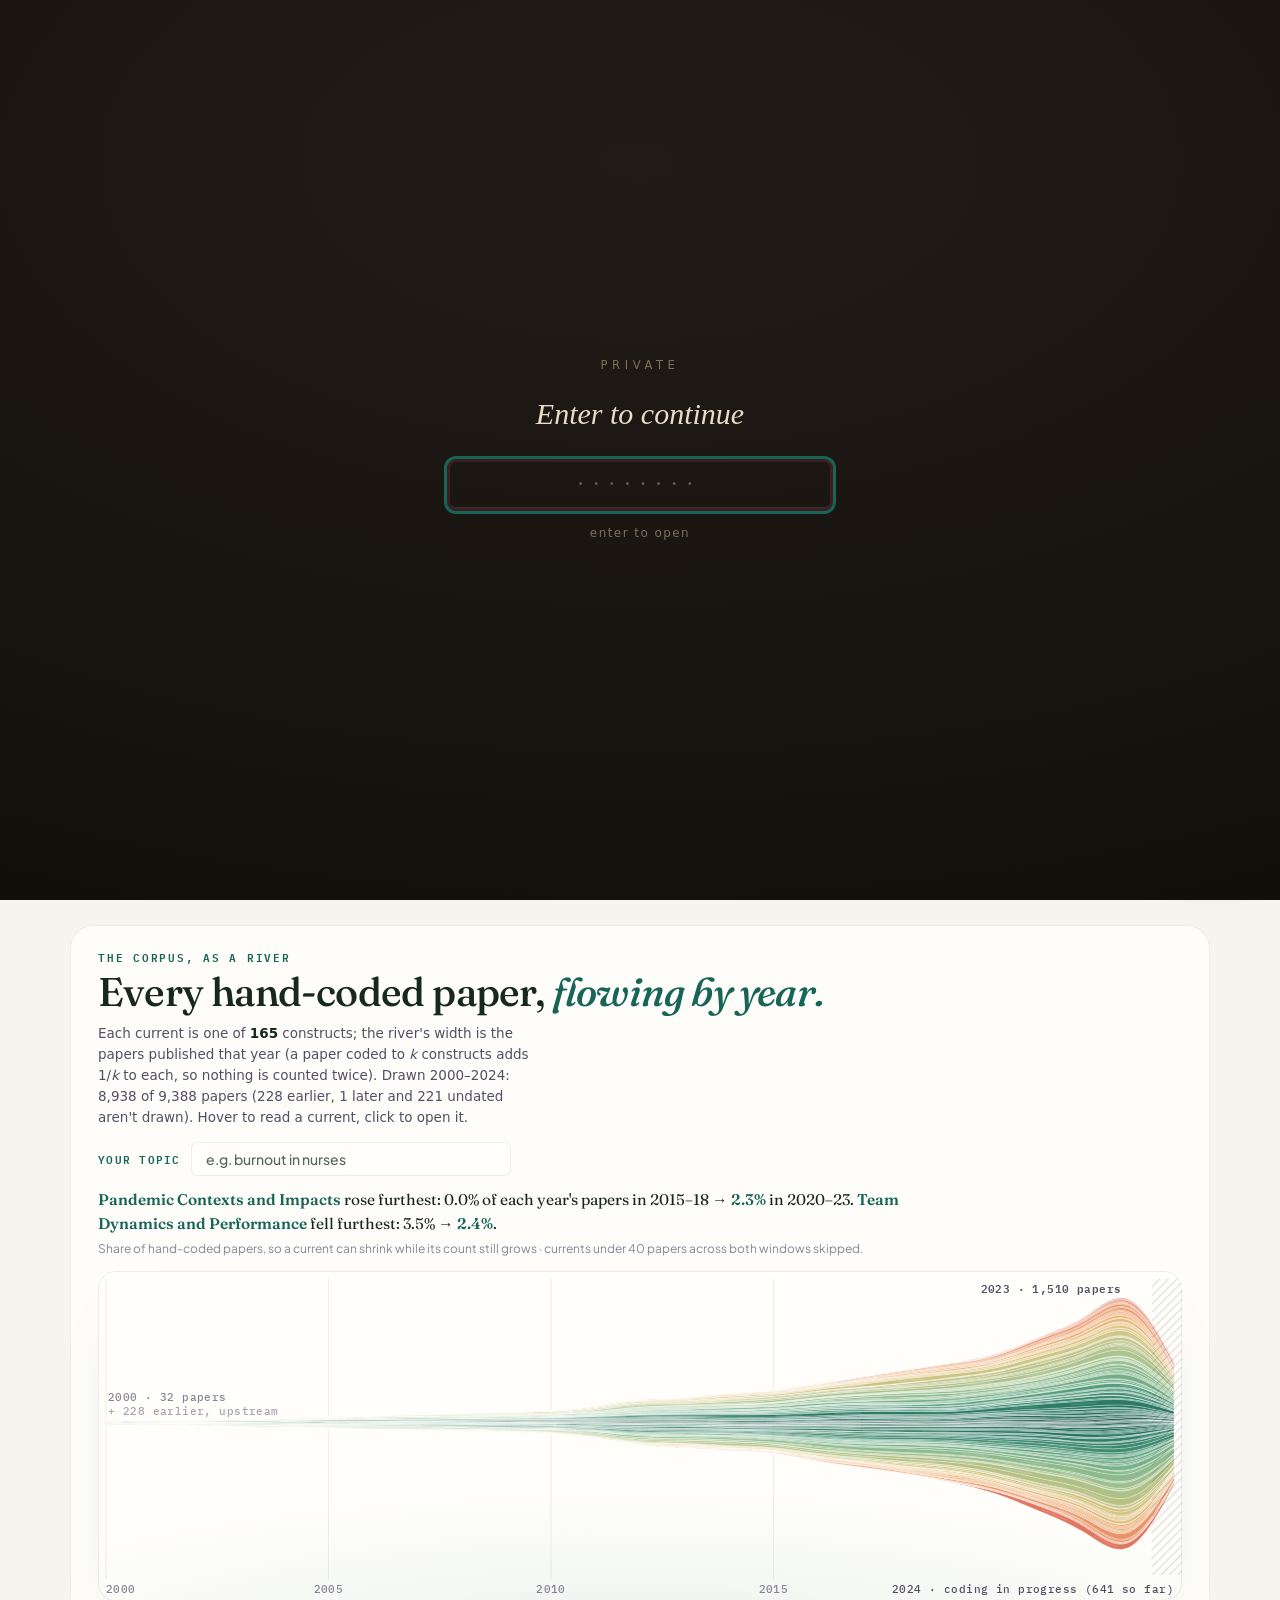
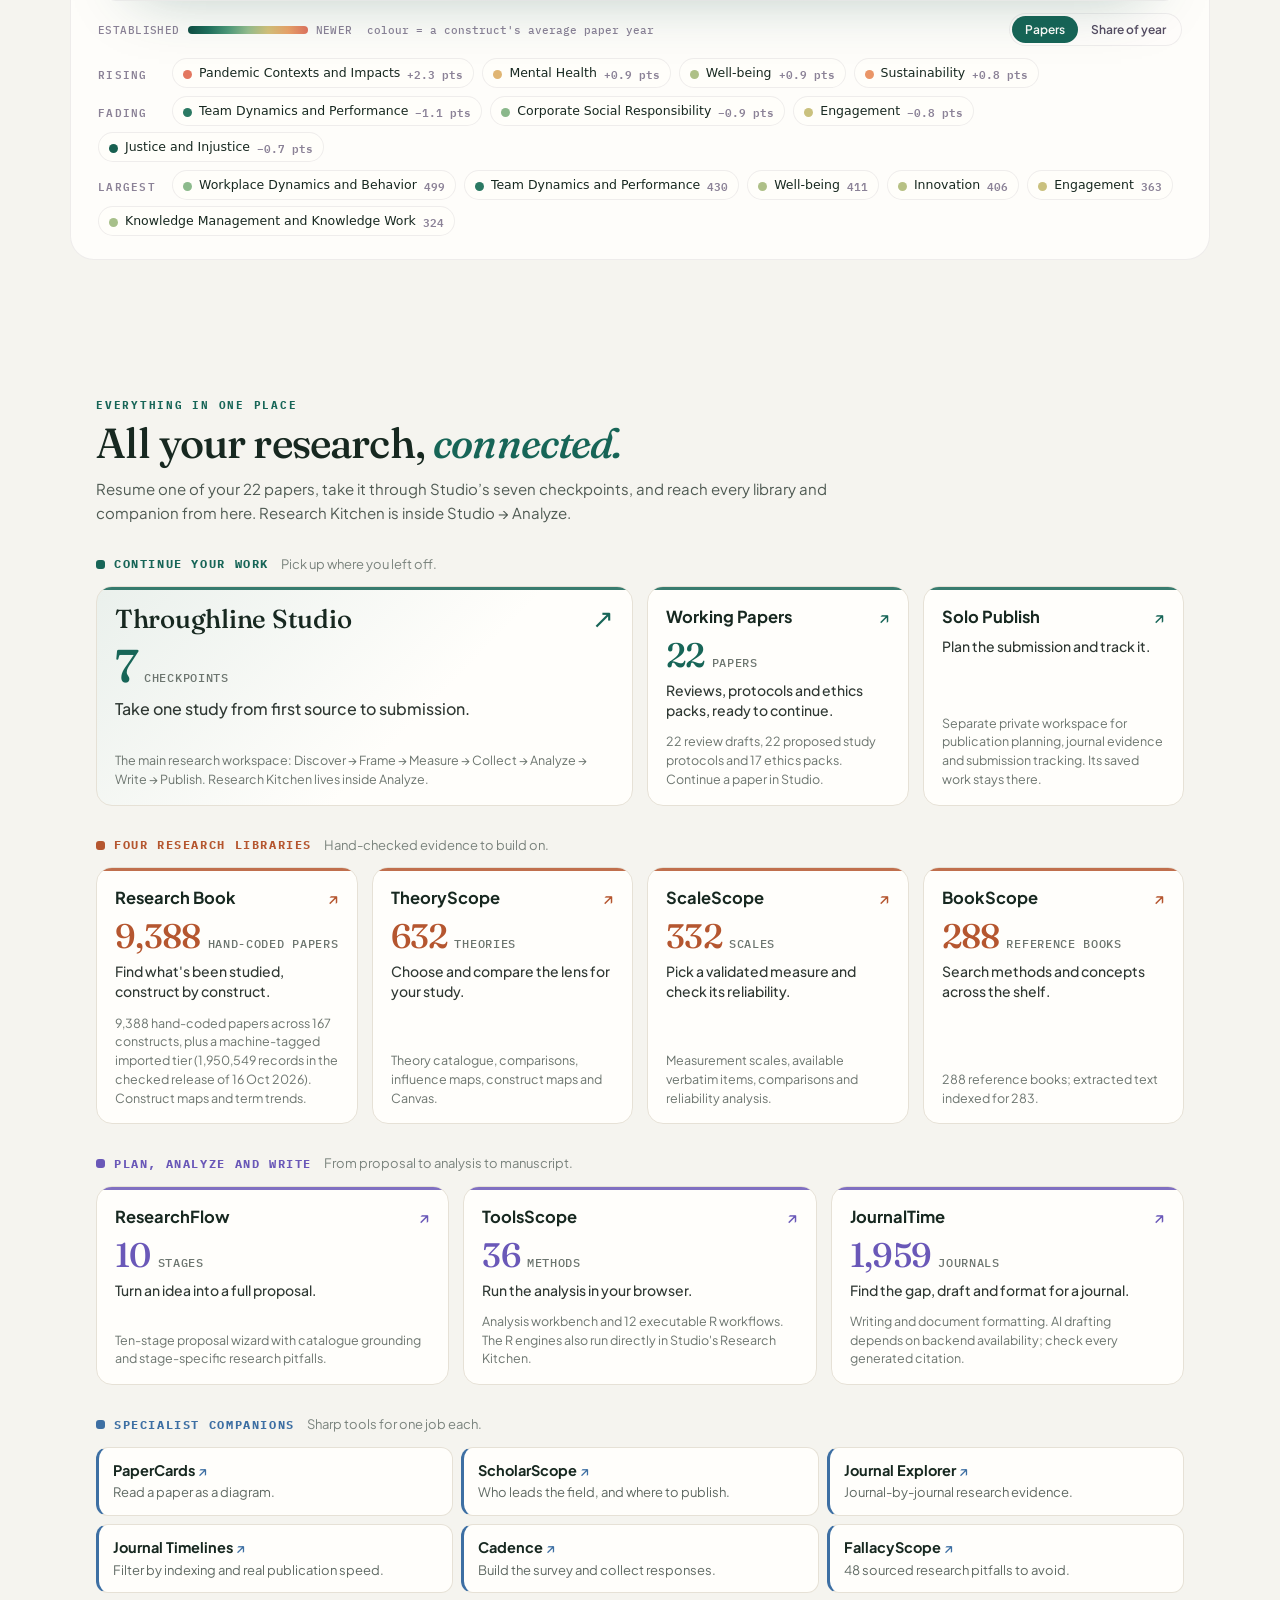
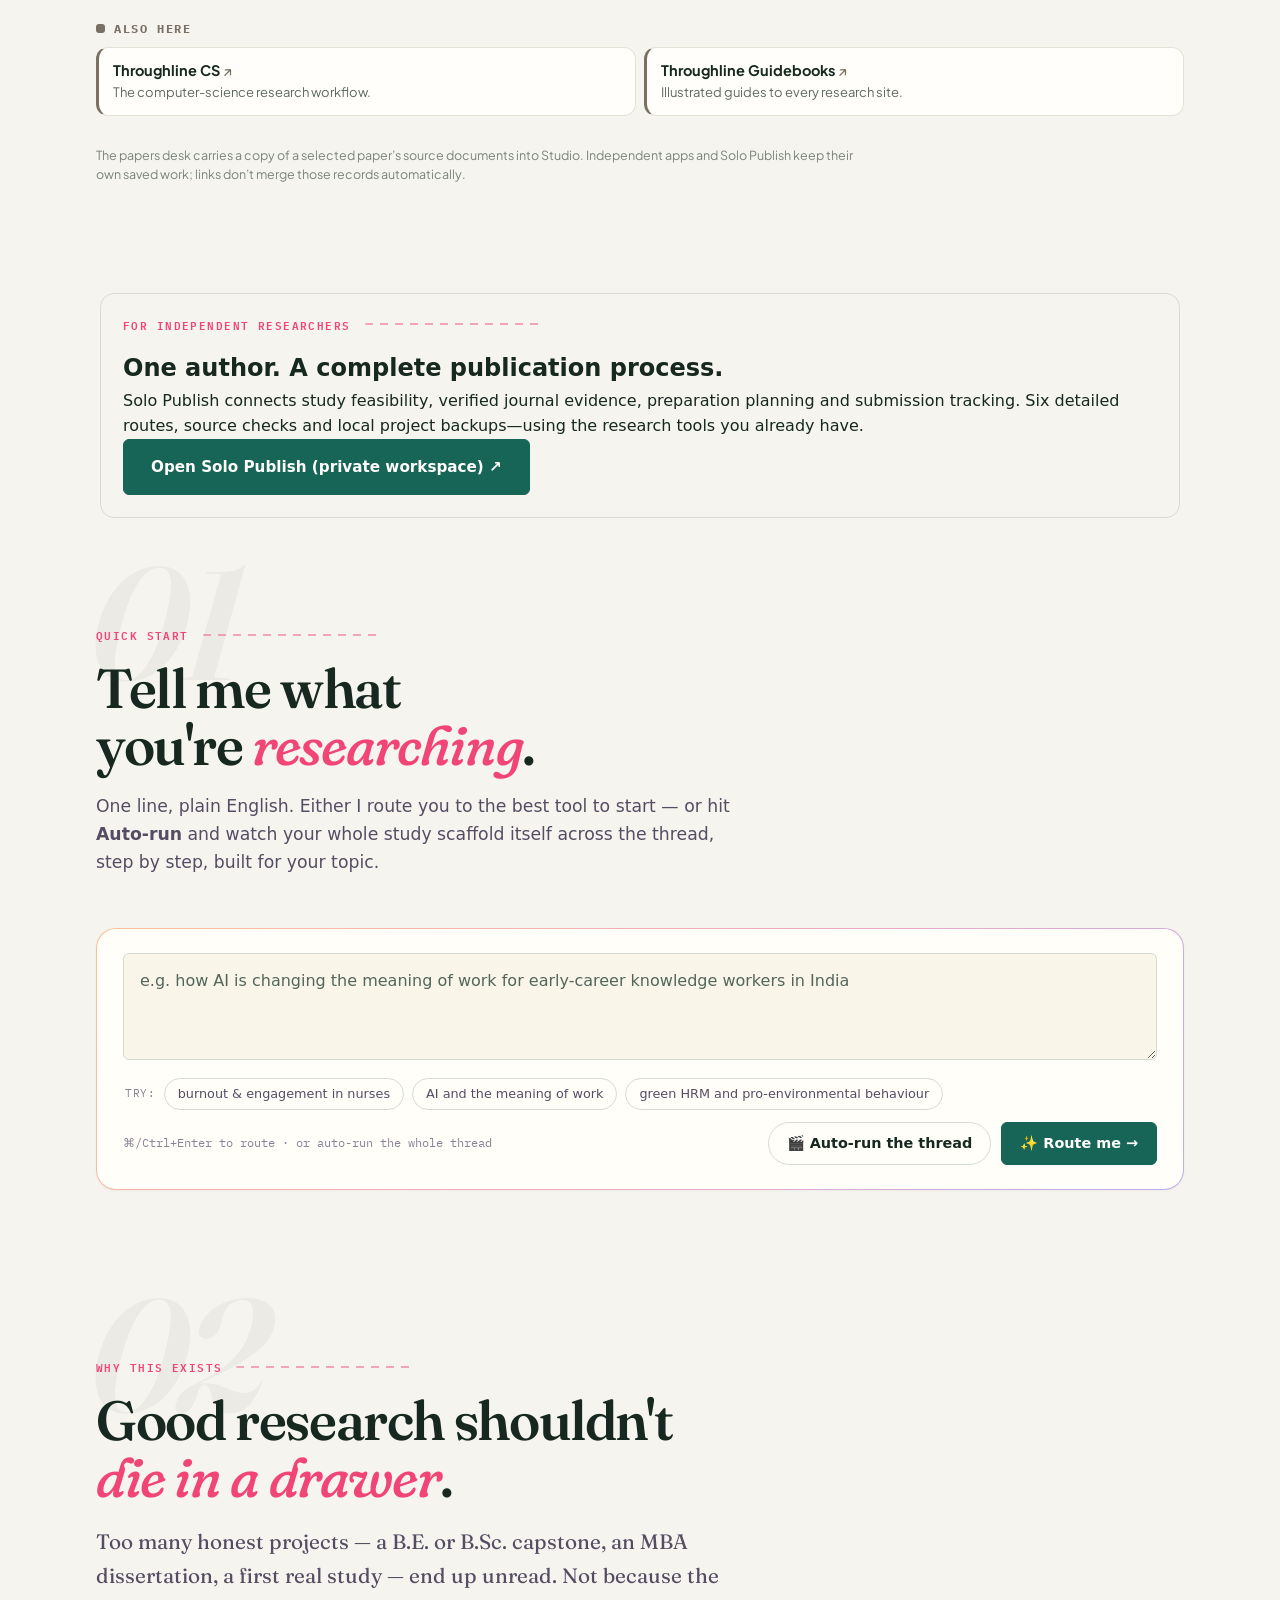
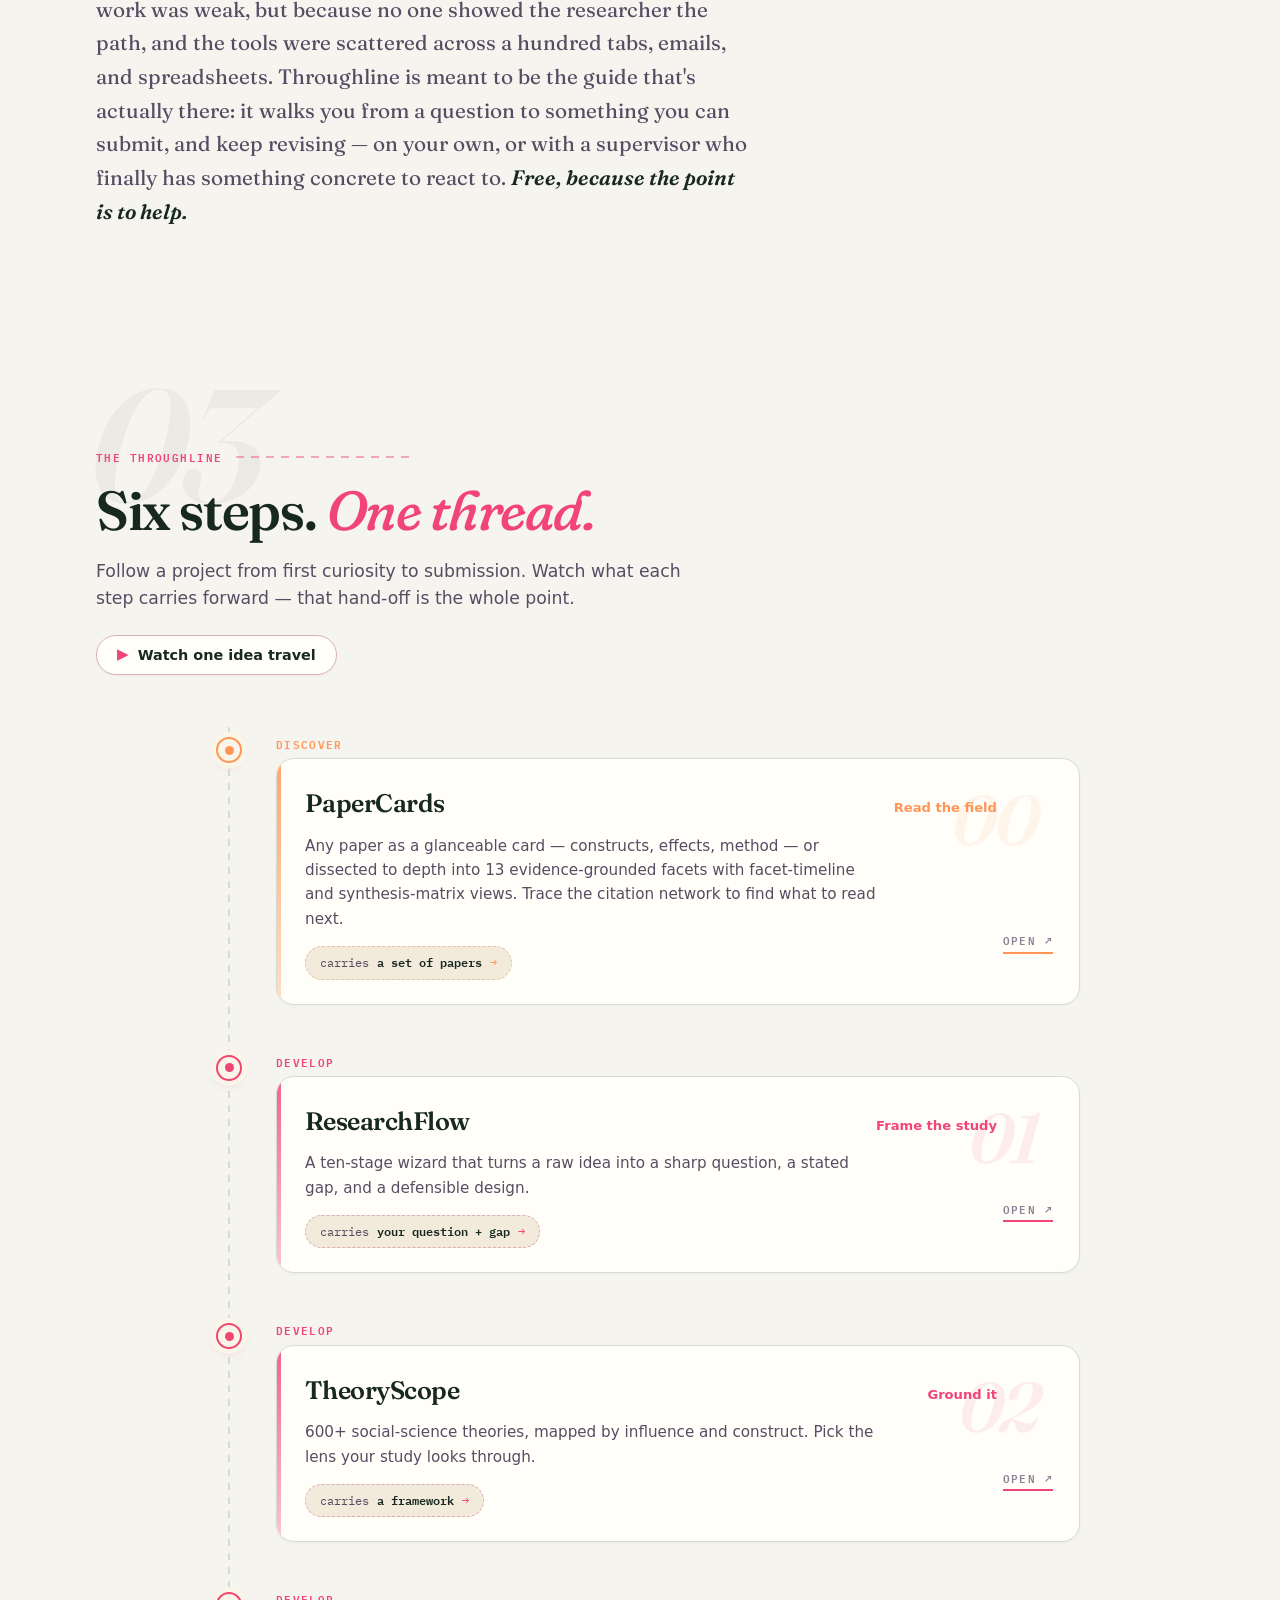
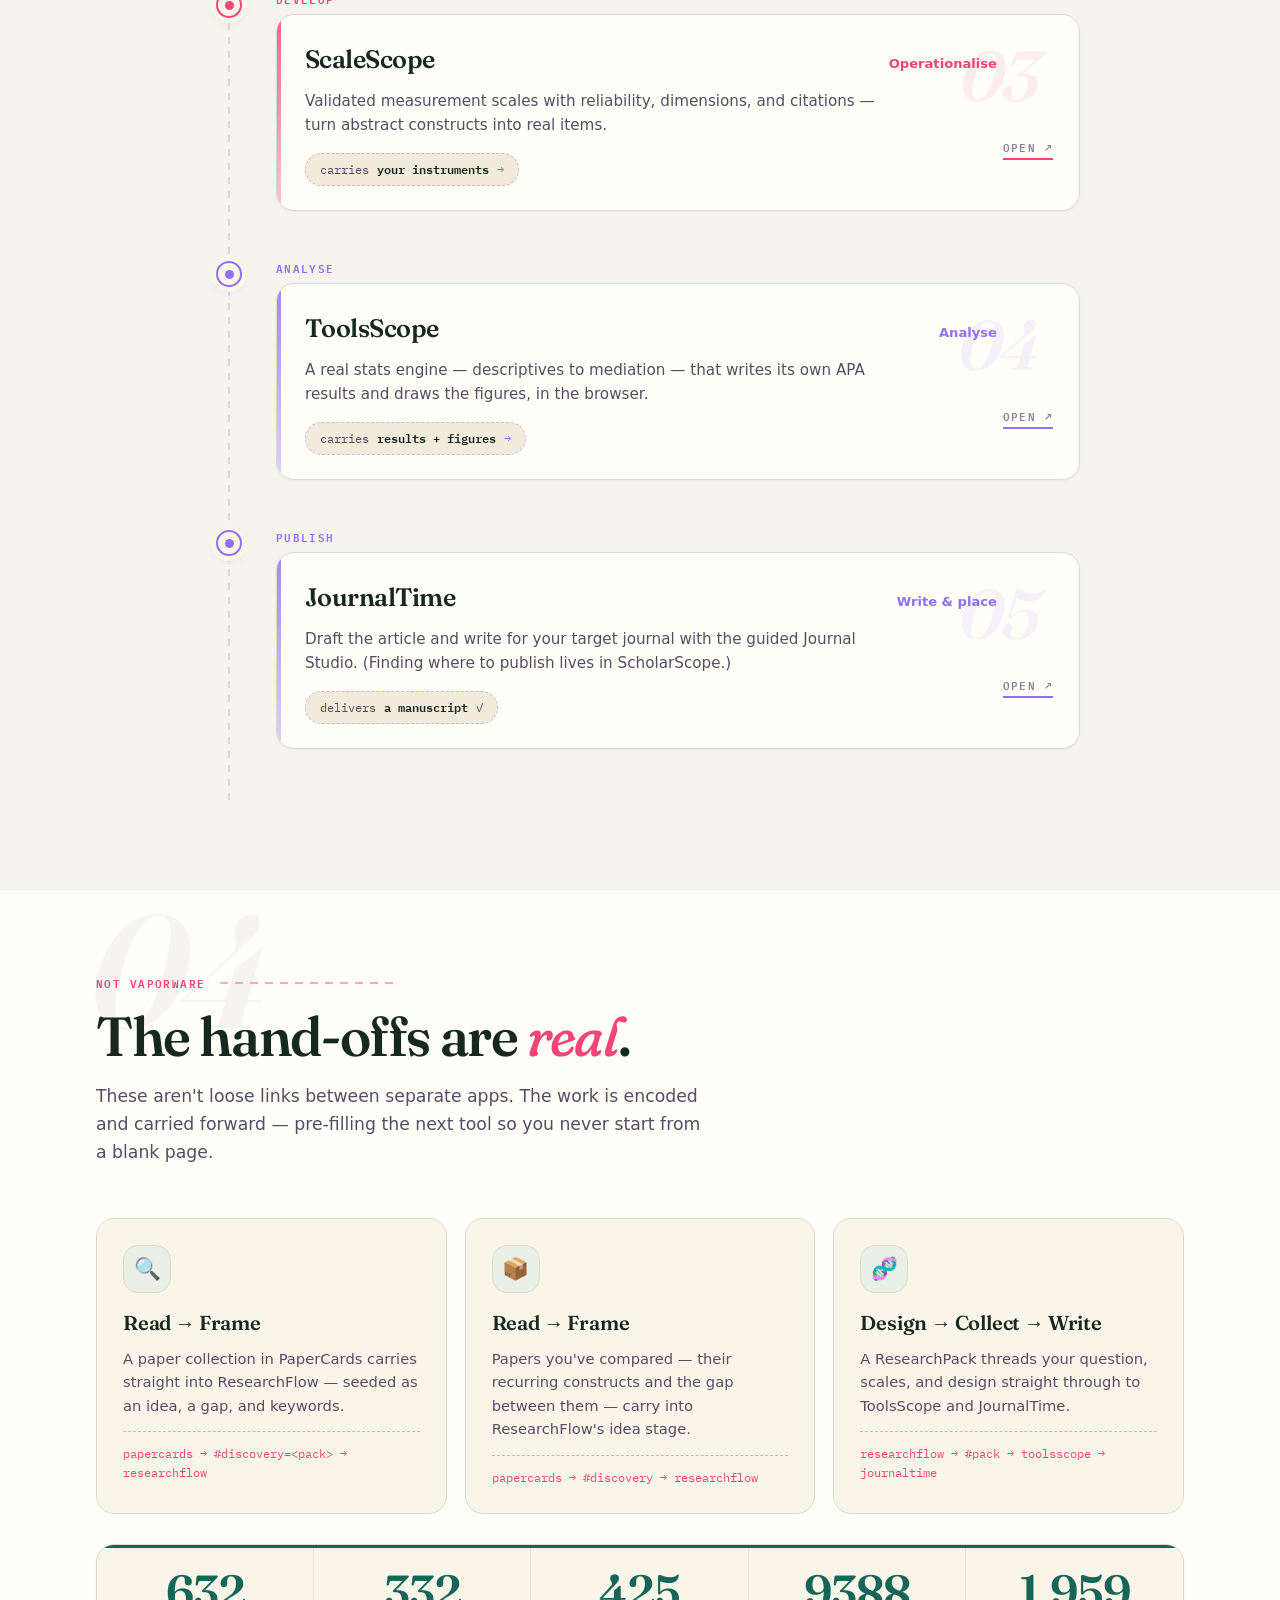
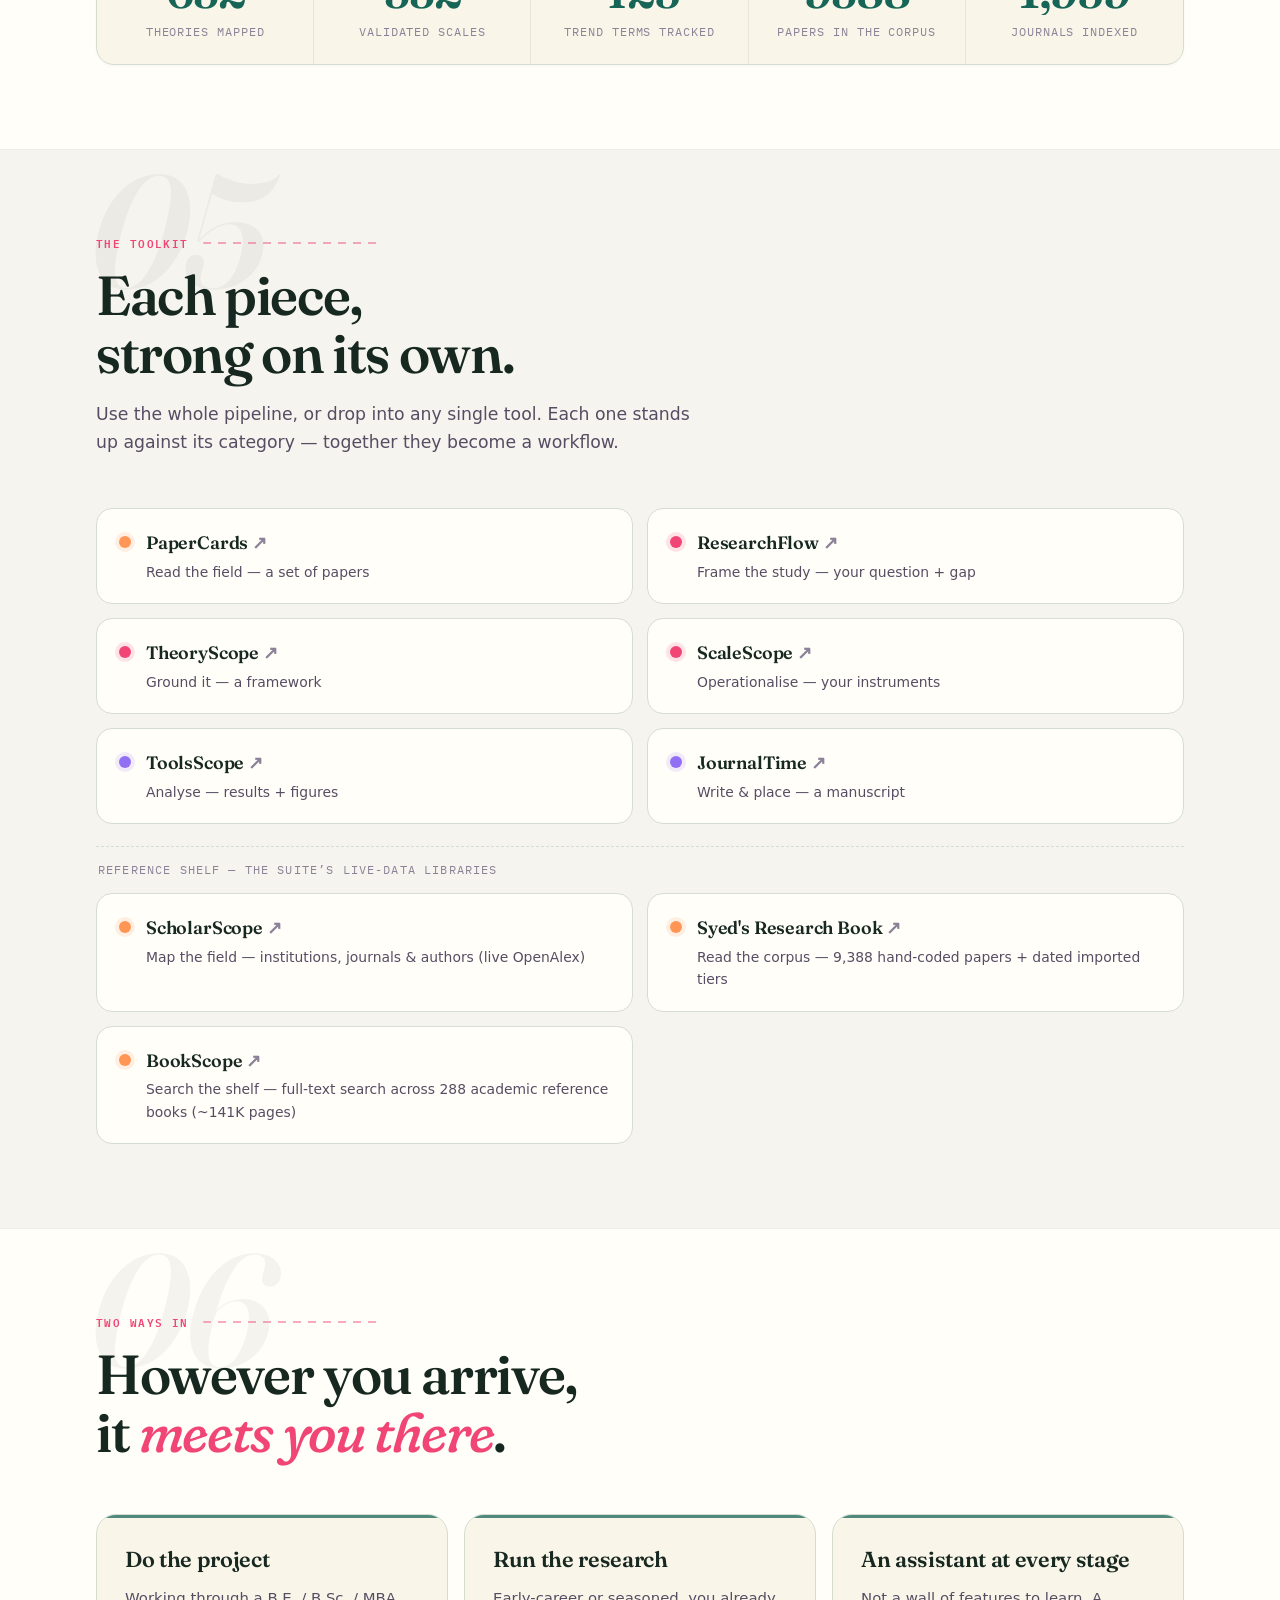
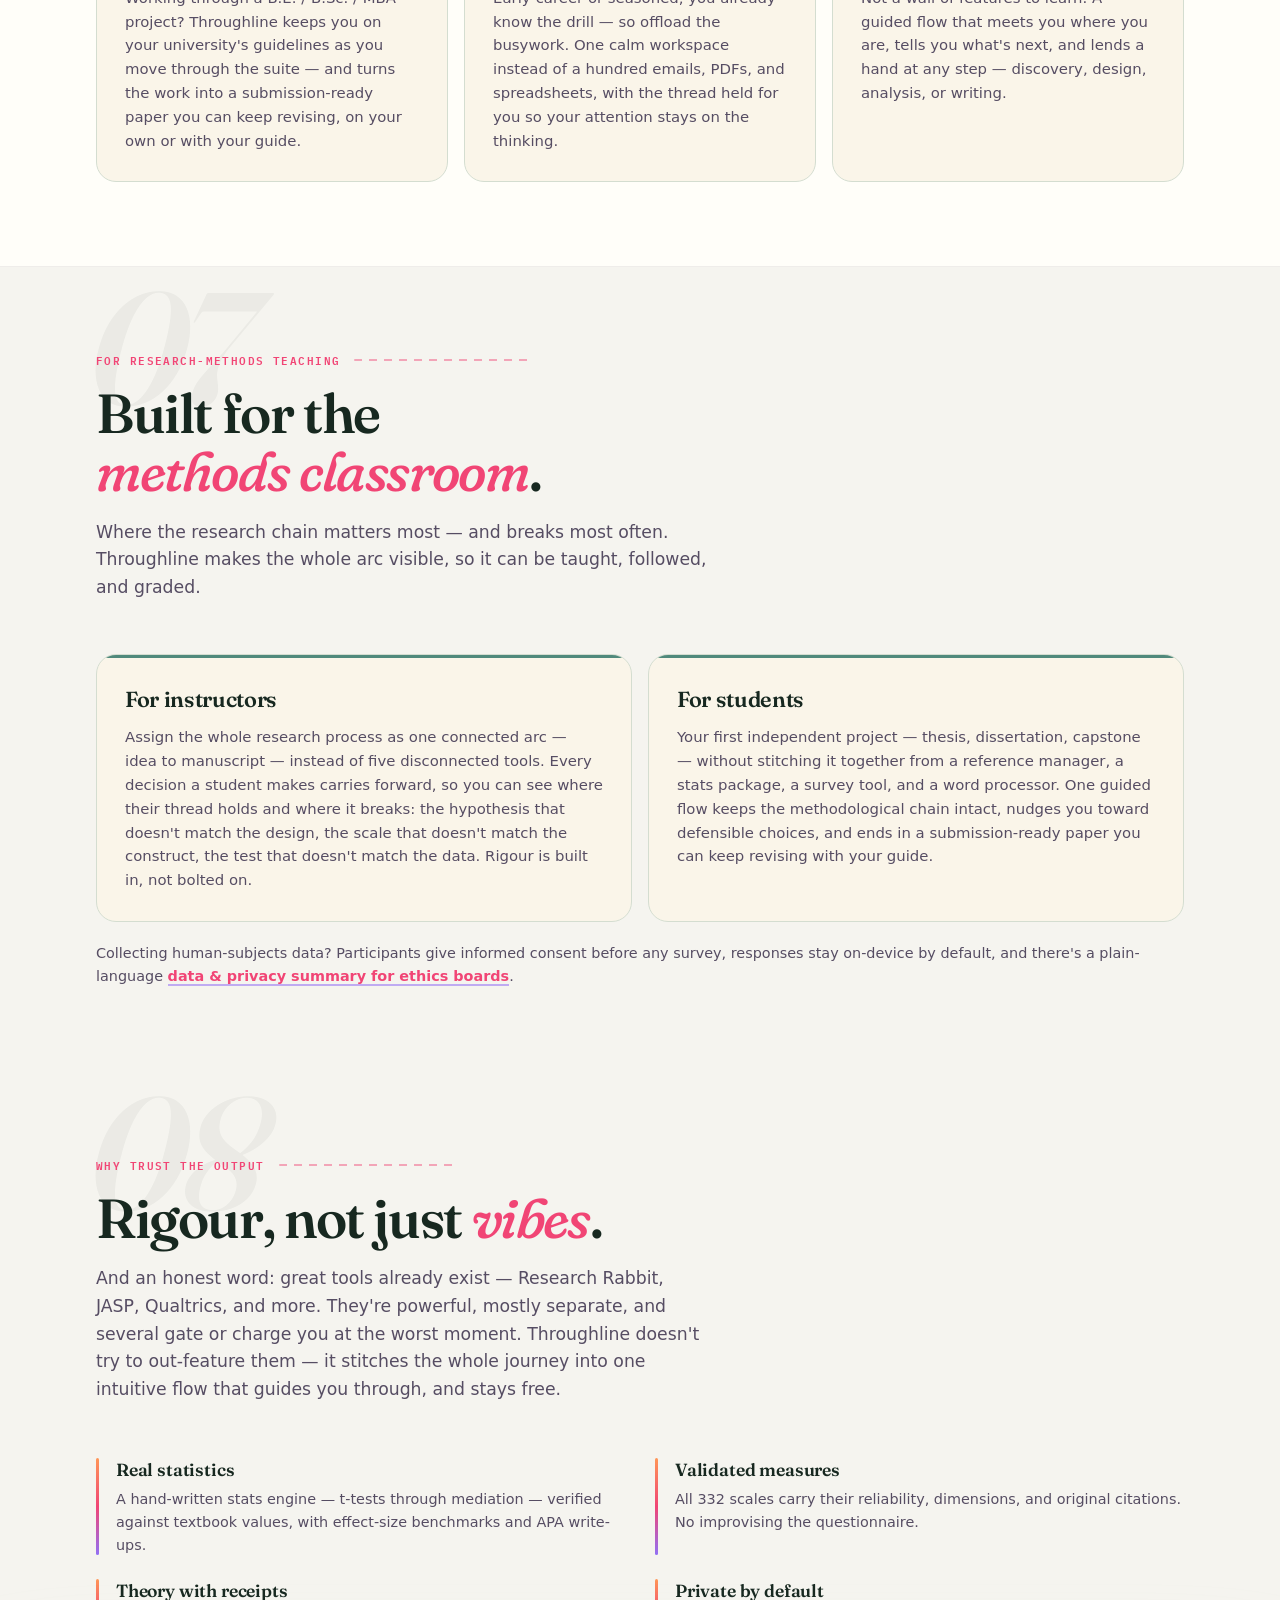
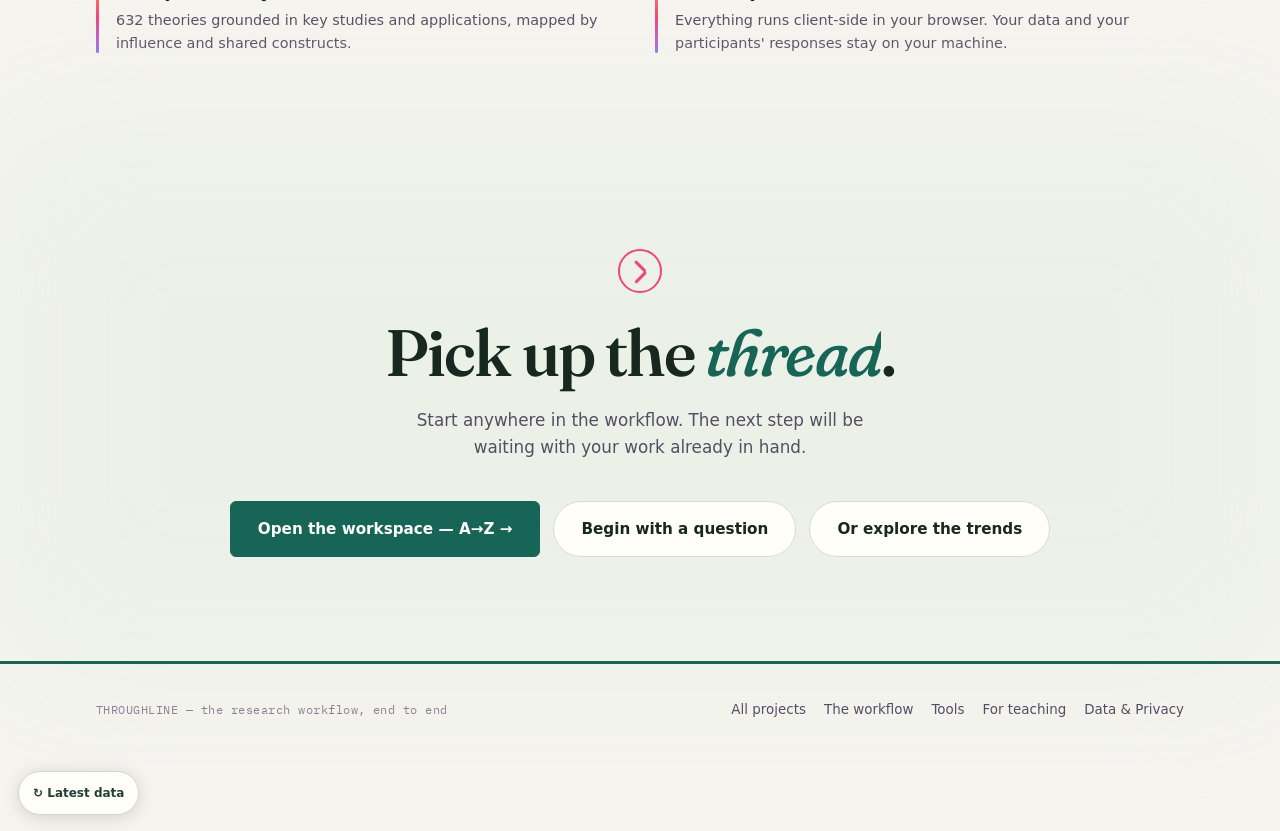
==== index.html @ be59f4ec "All research: aligned mega-menu and uniform directory grids with real counts; build respects pages t" ====
<!DOCTYPE html>
<html data-product-design="2026" lang="en" data-theme="light">
<head>
<meta charset="UTF-8">
<meta name="viewport" content="width=device-width, initial-scale=1.0, viewport-fit=cover">
<title>Throughline — the research workflow, end to end</title>
<meta name="description" content="From a hunch to a published paper, one continuous workflow. Six connected tools that carry your idea forward — read, frame, ground, measure, analyse, and write, without re-typing a thing.">
<meta name="theme-color" content="#FBF7EF">
<meta property="og:type" content="website">
<meta property="og:title" content="Throughline — the research workflow, end to end">
<meta property="og:description" content="From a hunch to a published paper, one continuous workflow. Six connected research tools that pass your work forward.">
<meta property="og:url" content="https://syahmedu.github.io/research-suite/">
<meta property="og:image" content="https://syahmedu.github.io/research-suite/og.svg">
<meta property="og:image:width" content="1200">
<meta property="og:image:height" content="630">
<meta property="og:site_name" content="Throughline">
<meta name="twitter:card" content="summary_large_image">
<meta name="twitter:title" content="Throughline — the research workflow, end to end">
<meta name="twitter:description" content="From a hunch to a published paper, one continuous workflow. Six connected tools that pass your work forward.">
<meta name="twitter:image" content="https://syahmedu.github.io/research-suite/og.svg">
<meta name="twitter:image:alt" content="Throughline — six connected research tools as one continuous workflow.">
<link rel="canonical" href="https://syahmedu.github.io/research-suite/">
<meta name="robots" content="index, follow, max-image-preview:large">
<meta name="author" content="Syed Ahmed">
<meta name="keywords" content="research workflow, social science research tools, literature review, survey tool, statistics, measurement scales, theory, academic writing, free research software">
<script type="application/ld+json">
{
  "@context": "https://schema.org",
  "@graph": [
    {
      "@type": "WebSite",
      "@id": "https://syahmedu.github.io/research-suite/#website",
      "url": "https://syahmedu.github.io/research-suite/",
      "name": "Throughline",
      "description": "From a hunch to a published paper, one continuous research workflow. Six connected tools that carry your work forward.",
      "inLanguage": "en",
      "author": { "@id": "https://syahmedu.github.io/research-suite/#author" }
    },
    {
      "@type": "Person",
      "@id": "https://syahmedu.github.io/research-suite/#author",
      "name": "Syed Ahmed",
      "url": "https://syahmedu.github.io/nexus/"
    },
    {
      "@type": "SoftwareApplication",
      "name": "Throughline Research Suite",
      "applicationCategory": "EducationalApplication",
      "operatingSystem": "Web browser",
      "description": "An end-to-end research workflow: read the literature, frame a question, ground it in theory, choose validated scales, run the statistics, and write the paper — each step hands its work to the next.",
      "url": "https://syahmedu.github.io/research-suite/",
      "inLanguage": "en",
      "isAccessibleForFree": true,
      "author": { "@id": "https://syahmedu.github.io/research-suite/#author" },
      "offers": { "@type": "Offer", "price": "0", "priceCurrency": "USD" }
    }
  ]
}
</script>
<link rel="icon" href="data:image/svg+xml,<svg xmlns='http://www.w3.org/2000/svg' viewBox='0 0 32 32'><rect width='32' height='32' rx='9' fill='url(%23g)'/><text x='50%25' y='57%25' dominant-baseline='middle' text-anchor='middle' font-family='system-ui' font-weight='900' font-size='17' fill='white'>T</text><defs><linearGradient id='g' x1='0' y1='0' x2='1' y2='1'><stop offset='0%25' stop-color='%23FF9656'/><stop offset='52%25' stop-color='%23F14575'/><stop offset='100%25' stop-color='%239270F4'/></linearGradient></defs></svg>" type="image/svg+xml">
<link rel="preconnect" href="https://fonts.googleapis.com">
<link rel="preconnect" href="https://fonts.gstatic.com" crossorigin>
<!-- warm up the tool hops — every CTA leads to one of these origins -->
<link rel="dns-prefetch" href="https://throughline-studio.vercel.app">
<link rel="dns-prefetch" href="https://researchflow-syahmedus-projects.vercel.app">
<link rel="dns-prefetch" href="https://papercards.vercel.app">
<link rel="dns-prefetch" href="https://theoryscope.vercel.app">
<link rel="dns-prefetch" href="https://scalescope.vercel.app">
<link rel="dns-prefetch" href="https://toolsscope.vercel.app">
<link href="https://fonts.googleapis.com/css2?family=Fraunces:ital,opsz,wght,SOFT,WONK@0,9..144,400..700,0,0;1,9..144,400..600,0,1&family=Plus+Jakarta+Sans:wght@400;500;600;700;800&family=IBM+Plex+Mono:wght@400;500;600&display=swap" rel="stylesheet">
<style>
/* ════════════════════════════════════════════════════════════════
   THROUGHLINE — research-suite hub. Single file, no build.
   Brand name lives in one place: change the .wordmark text + <title>.
   ════════════════════════════════════════════════════════════════ */

:root {
  --paper:   #FAF5E9;
  --paper-2: #FFFEF9;
  --paper-3: #F2EADA;
  --ink:     #1F1829;
  --ink-soft:#564D63;
  --ink-faint:#8B8297;
  --line:    rgba(31,24,41,.13);
  --line-soft:rgba(31,24,41,.07);
  --coral:   #FF9656;
  --magenta: #F14575;
  --violet:  #9270F4;
  --grad:    linear-gradient(135deg, #FF9656 0%, #F14575 52%, #9270F4 100%);
  --grad-soft: linear-gradient(135deg, rgba(255,150,86,.14), rgba(241,69,117,.12), rgba(146,112,244,.14));
  /* Gradient hairline for card borders: paint bg on padding-box, grad on border-box */
  --grad-hairline: linear-gradient(var(--paper-2), var(--paper-2)) padding-box,
                   linear-gradient(135deg, rgba(255,150,86,.55), rgba(241,69,117,.42), rgba(146,112,244,.55)) border-box;
  --shadow:  0 1px 2px rgba(31,24,41,.05), 0 10px 24px -16px rgba(241,69,117,.14), 0 28px 64px -30px rgba(31,24,41,.38);
  --shadow-sm: 0 1px 2px rgba(31,24,41,.04), 0 10px 26px -16px rgba(31,24,41,.3);
}
html[data-theme="dark"] {
  --paper:   #110E19;
  --paper-2: #1A1626;
  --paper-3: #231D32;
  --ink:     #F6F1FA;
  --ink-soft:#BCB2CA;
  --ink-faint:#7E7590;
  --line:    rgba(255,255,255,.14);
  --line-soft:rgba(255,255,255,.07);
  --grad-soft: linear-gradient(135deg, rgba(255,150,86,.16), rgba(241,69,117,.13), rgba(146,112,244,.18));
  --grad-hairline: linear-gradient(var(--paper-2), var(--paper-2)) padding-box,
                   linear-gradient(135deg, rgba(255,150,86,.5), rgba(241,69,117,.4), rgba(146,112,244,.55)) border-box;
  --shadow:  0 1px 2px rgba(0,0,0,.5), 0 14px 34px -18px rgba(146,112,244,.22), 0 24px 60px -24px rgba(0,0,0,.7);
  --shadow-sm: 0 1px 2px rgba(0,0,0,.4), 0 8px 24px -14px rgba(0,0,0,.6);
}

* { box-sizing: border-box; margin: 0; padding: 0; }
html { scroll-behavior: smooth; -webkit-text-size-adjust: 100%; }
body {
  font-family: 'Plus Jakarta Sans', system-ui, sans-serif;
  background: var(--paper);
  color: var(--ink);
  line-height: 1.6;
  overflow-x: hidden;
  transition: background .4s ease, color .4s ease;
  -webkit-font-smoothing: antialiased;
}
/* Paper grain overlay */
body::before {
  content: ''; position: fixed; inset: 0; z-index: 1; pointer-events: none;
  opacity: .035; mix-blend-mode: multiply;
  background-image: url("data:image/svg+xml,%3Csvg xmlns='http://www.w3.org/2000/svg' width='160' height='160'%3E%3Cfilter id='n'%3E%3CfeTurbulence type='fractalNoise' baseFrequency='.85' numOctaves='3'/%3E%3C/filter%3E%3Crect width='100%25' height='100%25' filter='url(%23n)'/%3E%3C/svg%3E");
}
html[data-theme="dark"] body::before { mix-blend-mode: screen; opacity: .05; }

a { color: inherit; text-decoration: none; }
::selection { background: var(--magenta); color: #fff; }

/* Skip link — first stop for keyboard/screen-reader users */
.skip-link {
  position: fixed; top: 10px; left: 10px; z-index: 9999;
  transform: translateY(-160%); transition: transform .2s ease;
  background: var(--ink); color: var(--paper);
  padding: 10px 16px; border-radius: 10px; font-weight: 700;
  box-shadow: var(--shadow-sm);
}
.skip-link:focus-visible { transform: translateY(0); outline: 3px solid var(--violet); outline-offset: 2px; }
main:focus { outline: none; }
/* Visible, consistent keyboard focus everywhere */
a:focus-visible, button:focus-visible, [tabindex]:focus-visible,
input:focus-visible, textarea:focus-visible, select:focus-visible {
  outline: 3px solid var(--violet); outline-offset: 2px; border-radius: 4px;
}

.wrap { max-width: 1140px; margin: 0 auto; padding: 0 26px; position: relative; z-index: 2; }
.mono { font-family: 'IBM Plex Mono', monospace; }

/* ── Liquid drift — slow ambient blobs behind everything ─────────── */
.liquid-bg { position: fixed; inset: 0; z-index: 0; pointer-events: none; overflow: hidden; }
.liquid-blob {
  position: absolute; width: 60vmax; height: 60vmax;
  border-radius: 50%; filter: blur(110px); opacity: .18;
  will-change: transform;
}
.liquid-blob-1 { background: var(--coral);   top: -18%; left: -18%;  animation: drift1 32s ease-in-out infinite; }
.liquid-blob-2 { background: var(--magenta); top:  22%; right: -22%; animation: drift2 38s ease-in-out infinite; }
.liquid-blob-3 { background: var(--violet);  bottom: -22%; left: 22%; animation: drift3 44s ease-in-out infinite; }
html[data-theme="dark"] .liquid-blob { opacity: .28; filter: blur(140px); }
/* Living WebGL aurora (identity/syed-aurora.js) — when it mounts, retire the
   static blobs to it. Plus mobile-native essentials for the flagship. */
canvas.sx-aurora { transition: opacity 1.4s ease; }
body.aurora-on .liquid-blob { opacity: 0 !important; transition: opacity 1.4s ease; }
html, body { overflow-x: clip; }
* { -webkit-tap-highlight-color: transparent; }
.bar { padding-top: env(safe-area-inset-top, 0px); }
@media (hover: none) { .cursor-glow { display: none; } }
@media (max-width: 560px) {
  .btn { min-height: 46px; }
  footer { padding-bottom: calc(34px + env(safe-area-inset-bottom, 0px)); }
}
@keyframes drift1 { 0%,100%{transform:translate(0,0) scale(1)} 33%{transform:translate(15vw,10vh) scale(1.15)} 66%{transform:translate(-8vw,18vh) scale(.9)} }
@keyframes drift2 { 0%,100%{transform:translate(0,0) scale(1)} 40%{transform:translate(-18vw,-8vh) scale(.85)} 70%{transform:translate(10vw,12vh) scale(1.1)} }
@keyframes drift3 { 0%,100%{transform:translate(0,0) scale(1)} 35%{transform:translate(12vw,-14vh) scale(1.2)} 65%{transform:translate(-15vw,5vh) scale(.95)} }

/* ── Spring interactions: snappy press, luxuriously slow return ─── */
.btn, .qs-route, .station-card, .tool, .proj-card, .ex-route {
  transition: transform 1.05s cubic-bezier(.18, 1.4, .25, 1),
              box-shadow .65s cubic-bezier(.22, 1, .36, 1),
              border-color .35s ease-out,
              filter .45s ease-out;
}
.btn:active, .qs-route:active, .tool:active, .proj-card:active, .station-card:active {
  transform: translateY(3px) scale(.96); transition-duration: .08s;
}
.btn-fill:active { transform: translateY(2px) scale(.94); transition-duration: .08s; }
/* Inputs settle their focus rings just as slowly */
.qs-input, .dash-input, .modal-emailrow input {
  transition: border-color .35s ease-out, box-shadow .55s cubic-bezier(.22, 1, .36, 1);
}

/* ── Gradient words breathe (slow horizontal shimmer) + Fraunces wonk cut ── */
.hero h1 em, .close h2 em, .section h2 em {
  font-variation-settings: 'SOFT' 100, 'WONK' 1;
  background-size: 220% 220%; background-position: 0% 50%;
  animation: gradShimmer 16s ease-in-out infinite;
}
@keyframes gradShimmer {
  0%,100% { background-position: 0% 50%; }
  50%     { background-position: 100% 50%; }
}

/* ── Timeline station cards: gentle glow breathing ──────────────── */
.station-card { animation: cardPulse 9s ease-in-out infinite; }
.station:nth-child(even) .station-card { animation-delay: -4.5s; }
@keyframes cardPulse {
  0%,100% { box-shadow: var(--shadow-sm); }
  50%     { box-shadow: 0 14px 32px -18px rgba(241, 69, 117, .28), 0 0 0 1px var(--line); }
}

/* Quick-Start card has its own soft breathing ring */
.qs-card { animation: qsBreathe 8s ease-in-out infinite; }
@keyframes qsBreathe {
  0%,100% { box-shadow: var(--shadow-sm); }
  50%     { box-shadow: 0 18px 40px -22px rgba(146, 112, 244, .32), 0 0 0 1px color-mix(in srgb, var(--magenta) 22%, var(--line)); }
}

/* ── Hero glow follows cursor with a long, lazy lag ──────────────── */
.hero-glow {
  transform: translateX(calc(-50% + (var(--mx, .5) - .5) * 240px))
             translateY(calc((var(--my, .5) - .5) * 180px));
  transition: transform 1.2s cubic-bezier(.22, 1, .36, 1);
  will-change: transform;
}
/* Close-section glow does the same, gentler */
.close-glow {
  transform: translate(calc((var(--mx, .5) - .5) * 140px), calc((var(--my, .5) - .5) * 100px));
  transition: transform 1.4s cubic-bezier(.22, 1, .36, 1);
  will-change: transform;
}

/* ── Hover lifts feel slightly weightless ───────────────────────── */
.qs-route:hover { transform: translateX(5px) translateY(-1px); }
.station-card:hover { transform: translateX(6px) translateY(-2px); }
.tool:hover { transform: translateY(-3px) scale(1.005); }

/* ── Inputs breathe focus rings ──────────────────────────────────── */
.qs-input:focus, .dash-input:focus, .modal-emailrow input:focus {
  transition: box-shadow .35s cubic-bezier(.22, 1, .36, 1), border-color .25s ease;
}

/* ── Smooth thread fill (the line down the timeline) ─────────────── */
.thread-fill { transition: height .45s cubic-bezier(.22, 1, .36, 1); }

/* (page-wide cursor-following glow removed for a calm, professional feel) */

/* ── Station cards float gently, each on a different phase ──────── */
@property --float-y { syntax: '<length>'; inherits: false; initial-value: 0px; }
@property --reveal-y { syntax: '<length>'; inherits: false; initial-value: 26px; }
.station {
  transform: translateY(calc(var(--reveal-y, 26px) + var(--float-y, 0px)));
  animation: station-float 8.5s ease-in-out infinite;
}
.station.in { --reveal-y: 0px; }
.station:nth-child(3n+1) { animation-delay: -0s; }
.station:nth-child(3n+2) { animation-delay: -2.8s; }
.station:nth-child(3n)   { animation-delay: -5.6s; }
@keyframes station-float {
  0%,100% { --float-y: 0px; }
  50%     { --float-y: -5px; }
}

/* ── Hover lifts: more weightless, longer settle ───────────────── */
.qs-route:hover { transform: translateX(6px) translateY(-3px); }
.station-card:hover { transform: translateX(8px) translateY(-3px); filter: brightness(1.02); }
.tool:hover { transform: translateY(-4px) scale(1.008); }
.proj-card:hover { transform: translateY(-3px) scale(1.005); }

/* ── Scroll-driven section reveal with overshoot spring ─────────── */
@property --rise-y { syntax: '<length>'; inherits: false; initial-value: 50px; }
.section-reveal {
  opacity: 0;
  transform: translateY(var(--rise-y, 50px));
  transition: opacity 1.1s cubic-bezier(.22, 1, .36, 1),
              transform 1.4s cubic-bezier(.18, 1.4, .25, 1),
              --rise-y 1.4s cubic-bezier(.18, 1.4, .25, 1);
}
.section-reveal.in { opacity: 1; transform: translateY(0); --rise-y: 0px; }

/* ── Slower, more luxurious thread fill ────────────────────────── */
.thread-fill { transition: height .9s cubic-bezier(.22, 1, .36, 1); }

/* ── Shared animation utilities (matches the rest of the suite) ── */
@keyframes anim-fade-up { from { opacity: 0; transform: translateY(14px); } to { opacity: 1; transform: translateY(0); } }
.anim-reveal { animation: anim-fade-up .65s cubic-bezier(.22, 1, .36, 1) both; }
.anim-stagger > * { opacity: 0; animation: anim-fade-up .65s cubic-bezier(.22, 1, .36, 1) both; }
.anim-stagger > *:nth-child(1) { animation-delay: .04s; }
.anim-stagger > *:nth-child(2) { animation-delay: .14s; }
.anim-stagger > *:nth-child(3) { animation-delay: .24s; }
.anim-stagger > *:nth-child(4) { animation-delay: .34s; }
.anim-stagger > *:nth-child(5) { animation-delay: .44s; }
.anim-stagger > *:nth-child(n+6) { animation-delay: .54s; }
.thinking-dots { display: inline-flex; gap: 4px; align-items: center; line-height: 0; vertical-align: middle; margin-left: 4px; }
.thinking-dots span {
  width: 5px; height: 5px; border-radius: 50%; background: currentColor; opacity: .25;
  animation: anim-dot 1.3s ease-in-out infinite;
}
.thinking-dots span:nth-child(2) { animation-delay: .18s; }
.thinking-dots span:nth-child(3) { animation-delay: .36s; }
@keyframes anim-dot { 0%,80%,100% { opacity: .25; transform: scale(.8); } 40% { opacity: 1; transform: scale(1.15); } }

/* ── Accessibility: respect reduced motion ─────────────────────── */
@media (prefers-reduced-motion: reduce) {
  .liquid-blob, .station, .station-card, .qs-card, .hero h1 em, .close h2 em, .section h2 em { animation: none !important; }
  .hero-thread path { animation: none !important; stroke-dashoffset: 0; }
  .hero-thread circle { animation: none !important; opacity: 1; }
  .btn-fill::after, .tool::before { display: none !important; }
  .hero-glow, .close-glow, .cursor-glow { transition: none !important; transform: translateX(-50%) !important; }
  .btn, .qs-route, .station-card, .tool, .proj-card { transition: none !important; }
  .section-reveal { opacity: 1 !important; transform: none !important; }
  .anim-reveal, .anim-stagger > * { animation: none !important; opacity: 1 !important; }
  .thinking-dots span { animation: none !important; opacity: .7 !important; }
  .hero-stars::before, .hero-stars::after, .hero-vitals .hv-live i { animation: none !important; }
}

/* ── Brand bar ─────────────────────────────────────────────── */
.bar {
  position: sticky; top: 0; z-index: 100;
  display: flex; align-items: center; gap: 14px;
  height: 60px; padding: 0 26px;
  background: color-mix(in srgb, var(--paper) 80%, transparent);
  backdrop-filter: blur(20px) saturate(160%);
  -webkit-backdrop-filter: blur(20px) saturate(160%);
  border-bottom: 1px solid var(--line-soft);
}
research-navigation { --rn-pad: 26px; }  /* line the shared research bar up with this header */
.bar-logo { display: flex; align-items: center; gap: 10px; }
.s-mark {
  width: 30px; height: 30px; border-radius: 9px; background: var(--grad);
  display: grid; place-items: center; color: #fff; font-weight: 800; font-size: .82rem;
  box-shadow: 0 4px 14px -4px rgba(241,69,117,.55); animation: glow 5s ease-in-out infinite;
}
@keyframes glow { 0%,100%{box-shadow:0 4px 14px -4px rgba(241,69,117,.45)} 50%{box-shadow:0 7px 24px -4px rgba(146,112,244,.6)} }
.bar-name { font-family: 'Fraunces', serif; font-weight: 600; letter-spacing: -.015em; font-size: 1.06rem; }
.bar-name span { color: var(--ink-faint); font-weight: 400; font-style: italic; font-size: .88em; }
.bar-right { margin-left: auto; display: flex; align-items: center; gap: 6px; }
.bar-link { font-size: .82rem; font-weight: 600; color: var(--ink-soft); padding: 7px 13px; border-radius: 999px; transition: .15s; }
.bar-link:hover { color: var(--ink); background: var(--line-soft); }
.theme-btn {
  width: 36px; height: 36px; border-radius: 999px; border: 1px solid var(--line);
  background: var(--paper-2); color: var(--ink-soft); cursor: pointer; font-size: 1rem;
  display: grid; place-items: center; transition: .2s; font-family: inherit;
}
.theme-btn:hover { color: var(--ink); transform: rotate(15deg); }
.btn-auth {
  font-family: inherit; font-weight: 700; font-size: .82rem; cursor: pointer;
  padding: 8px 16px; border-radius: 999px; border: 1px solid transparent;
  background: var(--grad); color: #fff; box-shadow: 0 6px 16px -8px rgba(241,69,117,.6);
  transition: .2s; white-space: nowrap; max-width: 200px; overflow: hidden; text-overflow: ellipsis;
}
.btn-auth:hover { transform: translateY(-1px); box-shadow: 0 10px 22px -10px rgba(241,69,117,.7); }
.btn-auth.in { background: var(--paper-2); color: var(--ink-soft); border-color: var(--line); box-shadow: none; }
.btn-auth.in:hover { color: var(--ink); }

/* Sign-in modal */
.modal-overlay {
  position: fixed; inset: 0; z-index: 200; display: grid; place-items: center; padding: 20px;
  background: color-mix(in srgb, var(--ink) 38%, transparent); backdrop-filter: blur(6px);
  animation: fadein .2s ease;
}
/* The `hidden` attribute must beat the class's display:grid — without this,
   setting modal.hidden = true had no visual effect (close handlers ran but
   the popup stayed open). Specificity: [hidden]+class > class alone. */
.modal-overlay[hidden] { display: none; }
@keyframes fadein { from { opacity: 0; } }
.modal {
  position: relative; width: 100%; max-width: 400px; background: var(--paper-2);
  border: 1px solid var(--line); border-radius: 20px; padding: 30px 28px; box-shadow: var(--shadow);
}
.modal-x { position: absolute; top: 14px; right: 16px; background: none; border: 0; font-size: 1.4rem; color: var(--ink-faint); cursor: pointer; line-height: 1; }
.modal-x:hover { color: var(--ink); }
.modal h3 { font-family: 'Fraunces', serif; font-weight: 600; font-size: 1.4rem; letter-spacing: -.015em; }
.modal-sub { color: var(--ink-soft); font-size: .88rem; margin: 8px 0 20px; line-height: 1.5; }
.modal-sub code { font-family: 'IBM Plex Mono', monospace; font-size: .82em; background: var(--paper-3); padding: 1px 5px; border-radius: 4px; }
.btn-google {
  width: 100%; display: flex; align-items: center; justify-content: center; gap: 10px;
  padding: 12px; border-radius: 11px; border: 1px solid var(--line); background: var(--paper);
  font-family: inherit; font-weight: 700; font-size: .9rem; color: var(--ink); cursor: pointer; transition: .15s;
}
.btn-google:hover { border-color: var(--magenta); transform: translateY(-1px); }
.modal-or { display: flex; align-items: center; gap: 12px; margin: 18px 0; color: var(--ink-faint); font-size: .76rem; }
.modal-or::before, .modal-or::after { content: ''; flex: 1; height: 1px; background: var(--line); }
.modal-label { display: block; font-size: .72rem; font-weight: 700; text-transform: uppercase; letter-spacing: .05em; color: var(--ink-soft); margin-bottom: 7px; }
.modal-emailrow { display: flex; gap: 8px; }
.modal-setup h3 { margin-bottom: 4px; }
.conn-state { margin-top: 14px; font-size: .78rem; font-weight: 600; color: var(--ink-faint); }
.conn-state.ok { color: #1f9d6b; }
html[data-theme="dark"] .conn-state.ok { color: #4ade9a; }
.conn-state.warn { color: var(--coral); }
.conn-state.err { color: var(--magenta); }

/* Dashboard */
.dash-new { display: flex; gap: 10px; flex-wrap: wrap; margin-bottom: 14px; }
.dash-input {
  flex: 1; min-width: 200px; padding: 12px 15px; border-radius: 11px; border: 1px solid var(--line);
  background: var(--paper-2); color: var(--ink); font-family: inherit; font-size: .92rem; outline: none; transition: .15s;
}
.dash-input:focus { border-color: var(--magenta); box-shadow: 0 0 0 3px color-mix(in srgb, var(--magenta) 16%, transparent); }
.dash-status { font-size: .85rem; color: var(--ink-soft); padding: 8px 0; }
.dash-status.err { color: var(--magenta); }
.dash-status.ok { color: #1f9d6b; }
html[data-theme="dark"] .dash-status.ok { color: #4ade9a; }
.empty-note { color: var(--ink-faint); padding: 20px; text-align: center; border: 1px dashed var(--line); border-radius: 14px; }
.proj-list { display: grid; gap: 12px; grid-template-columns: 1fr; }
.proj-card { padding: 18px 20px; border-radius: 15px; border: 1px solid var(--line); background: var(--paper-2); box-shadow: var(--shadow-sm); transition: .2s; }
.proj-card.active { border-color: transparent; box-shadow: 0 0 0 2px var(--magenta), 0 12px 30px -14px rgba(241,69,117,.4); background: color-mix(in srgb, var(--magenta) 4%, var(--paper-2)); }
.proj-active-badge { font-family: 'IBM Plex Mono', monospace; font-size: .68rem; font-weight: 700; letter-spacing: .04em; color: #fff; background: var(--grad); padding: 3px 10px; border-radius: 999px; }
.proj-activate { font-family: 'IBM Plex Mono', monospace; font-size: .68rem; letter-spacing: .04em; text-transform: uppercase; color: var(--magenta); border: 1px solid var(--magenta); padding: 3px 10px; border-radius: 999px; cursor: pointer; background: transparent; transition: .15s; }
.proj-activate:hover { background: var(--magenta); color: #fff; }
.proj-top { display: flex; align-items: baseline; justify-content: space-between; gap: 12px; }
.proj-name { font-family: 'Fraunces', serif; font-weight: 600; font-size: 1.18rem; letter-spacing: -.01em; }
.proj-date { font-size: .74rem; color: var(--ink-faint); flex: none; }
.proj-tools { display: flex; flex-wrap: wrap; gap: 6px 14px; margin: 12px 0; }
.proj-tools a { font-size: .8rem; font-weight: 600; color: var(--ink-soft); }
.proj-tools a:hover { color: var(--magenta); }
.proj-actions { display: flex; gap: 14px; padding-top: 10px; border-top: 1px solid var(--line-soft); }
.proj-link { background: none; border: 0; cursor: pointer; font-family: inherit; font-size: .8rem; font-weight: 600; color: var(--ink-soft); }
.proj-link:hover { color: var(--ink); }
.proj-link.danger:hover { color: var(--magenta); }

/* ── Hero ──────────────────────────────────────────────────── */
.hero { padding: 104px 0 84px; position: relative; overflow: hidden; }
.hero-glow {
  position: absolute; top: -120px; left: 50%; transform: translateX(-50%);
  width: 980px; height: 560px; max-width: 100%;
  background: var(--grad-soft); filter: blur(84px); border-radius: 50%;
  z-index: 0; pointer-events: none; opacity: .95;
}
.hero .wrap { position: relative; z-index: 2; }
.eyebrow {
  display: inline-flex; align-items: center; gap: 9px;
  font-family: 'IBM Plex Mono', monospace; font-size: .72rem; font-weight: 500;
  letter-spacing: .14em; text-transform: uppercase; color: var(--ink-soft);
  padding: 7px 15px; border: 1px dashed color-mix(in srgb, var(--magenta) 36%, var(--line));
  border-radius: 999px; background: var(--paper-2); margin-bottom: 32px;
}
.eyebrow b { width: 7px; height: 7px; border-radius: 50%; background: var(--grad); }
.hero h1 {
  font-family: 'Fraunces', serif; font-weight: 560;
  font-size: clamp(3rem, 7.2vw, 6rem); line-height: .99;
  letter-spacing: -.032em; max-width: 16ch;
  font-optical-sizing: auto; text-wrap: balance;
}
.section h2, .close h2 { font-optical-sizing: auto; text-wrap: balance; }
.hero h1 em {
  font-style: italic; font-weight: 480;
  background: var(--grad); -webkit-background-clip: text; background-clip: text; color: transparent;
}
/* Hand-drawn thread flourish under the headline — draws itself in on load */
.hero-thread { display: block; width: min(340px, 62%); height: auto; margin: 22px 0 0 4px; overflow: visible; }
.hero-thread path {
  stroke-dasharray: 620; stroke-dashoffset: 620;
  animation: threadDraw 1.7s .55s cubic-bezier(.45, 0, .2, 1) forwards;
}
.hero-thread circle { opacity: 0; animation: threadKnot .45s 2.05s cubic-bezier(.18,1.4,.25,1) forwards; }
@keyframes threadDraw { to { stroke-dashoffset: 0; } }
@keyframes threadKnot { from { opacity: 0; transform: scale(.2); transform-origin: center; transform-box: fill-box; }
                        to   { opacity: 1; transform: scale(1);  transform-origin: center; transform-box: fill-box; } }
.hero .lede {
  font-family: 'Fraunces', serif; font-weight: 420;
  font-size: clamp(1.16rem, 1.9vw, 1.44rem); color: var(--ink-soft);
  max-width: 52ch; margin-top: 28px; line-height: 1.52; font-optical-sizing: auto;
}
.hero .lede strong { color: var(--ink); font-weight: 600; }
.cta-row { display: flex; flex-wrap: wrap; gap: 13px; margin-top: 40px; }
.btn {
  display: inline-flex; align-items: center; gap: 9px;
  font-weight: 700; font-size: .95rem; padding: 15px 27px; border-radius: 999px;
  border: 1px solid transparent; cursor: pointer; transition: .2s; font-family: inherit;
  position: relative; overflow: hidden;
}
.btn-fill { background: var(--grad); color: #fff; box-shadow: inset 0 1px 0 rgba(255,255,255,.32), 0 12px 30px -12px rgba(241,69,117,.6); }
.btn-fill::after { /* calm sheen sweep on hover */
  content: ''; position: absolute; top: 0; bottom: 0; left: -70%; width: 45%;
  background: linear-gradient(100deg, transparent, rgba(255,255,255,.35), transparent);
  transform: skewX(-18deg); transition: left .65s cubic-bezier(.22,1,.36,1); pointer-events: none;
}
.btn-fill:hover { transform: translateY(-2px); box-shadow: inset 0 1px 0 rgba(255,255,255,.32), 0 18px 40px -14px rgba(241,69,117,.7); }
.btn-fill:hover::after { left: 125%; }
.btn-ghost { background: var(--paper-2); border-color: var(--line); color: var(--ink); }
.btn-ghost:hover { border-color: var(--magenta); color: var(--magenta); transform: translateY(-2px); }
.hero-foot {
  margin-top: 46px; display: flex; flex-wrap: wrap; gap: 10px 12px;
  font-family: 'IBM Plex Mono', monospace; font-size: .74rem; color: var(--ink-soft);
}
.hero-foot span {
  display: inline-flex; align-items: center; gap: 8px;
  padding: 8px 14px; border: 1px dashed var(--line); border-radius: 999px; background: var(--paper-2);
}
.hero-foot span::before { content: ''; width: 5px; height: 5px; border-radius: 50%; background: var(--grad); }

/* ── Observatory vitals — a live readout of the suite's real counts ──
   Same data-live keys as the proof-band livestat: the snapshot fetches
   update both; each element counts up only once it's on screen. */
.hero-vitals {
  margin-top: 22px; display: flex; flex-wrap: wrap; align-items: baseline; gap: 8px 26px;
  font-family: 'IBM Plex Mono', monospace; font-size: .74rem; color: var(--ink-soft);
}
.hero-vitals .hv-item { display: inline-flex; align-items: baseline; gap: 7px; }
.hero-vitals .hv-item b {
  font-family: 'Fraunces', serif; font-weight: 560; font-size: 1.34rem; letter-spacing: -.01em;
  color: var(--ink); font-variant-numeric: tabular-nums;
}
.hero-vitals .hv-item.is-live b {
  background: var(--grad); -webkit-background-clip: text; background-clip: text; color: transparent;
}
.hero-vitals .hv-live { display: inline-flex; align-items: center; gap: 7px; font-size: .68rem; letter-spacing: .1em; text-transform: uppercase; }
.hero-vitals .hv-live i {
  width: 6px; height: 6px; border-radius: 50%; background: var(--good, #22C58D);
  animation: hvPulse 2.6s ease-in-out infinite;
}
@keyframes hvPulse { 0%,100% { box-shadow: 0 0 0 0 rgba(34,197,141,.45); } 50% { box-shadow: 0 0 0 5px rgba(34,197,141,0); } }

/* Night-sky starfield behind the hero — dark theme only (light stays paper).
   Two layers of box-shadow stars with a slow counter-phased twinkle. */
.hero-stars { position: absolute; inset: 0; z-index: 0; pointer-events: none; opacity: 0; transition: opacity 1.2s ease; }
html[data-theme="dark"] .hero-stars { opacity: 1; }
.hero-stars::before, .hero-stars::after {
  content: ''; position: absolute; width: 2px; height: 2px; border-radius: 50%; background: transparent;
}
.hero-stars::before {
  box-shadow: 6vw 8vh rgba(255,255,255,.5), 14vw 22vh rgba(255,255,255,.3), 23vw 5vh rgba(255,255,255,.45),
    31vw 30vh rgba(244,127,190,.4), 38vw 12vh rgba(255,255,255,.35), 47vw 26vh rgba(255,255,255,.5),
    55vw 7vh rgba(167,139,250,.45), 63vw 34vh rgba(255,255,255,.3), 71vw 15vh rgba(255,255,255,.5),
    79vw 28vh rgba(255,255,255,.35), 87vw 9vh rgba(244,127,190,.4), 94vw 24vh rgba(255,255,255,.45);
  animation: starTwinkle 9s ease-in-out infinite;
}
.hero-stars::after {
  box-shadow: 10vw 38vh rgba(255,255,255,.25), 19vw 14vh rgba(255,255,255,.4), 27vw 42vh rgba(167,139,250,.35),
    35vw 20vh rgba(255,255,255,.3), 43vw 44vh rgba(255,255,255,.25), 52vw 16vh rgba(255,255,255,.4),
    60vw 40vh rgba(255,150,86,.3), 68vw 23vh rgba(255,255,255,.25), 76vw 45vh rgba(255,255,255,.35),
    84vw 18vh rgba(167,139,250,.3), 91vw 36vh rgba(255,255,255,.4);
  animation: starTwinkle 13s ease-in-out -4s infinite;
}
@keyframes starTwinkle { 0%,100% { opacity: 1; } 50% { opacity: .45; } }

/* Load-in animation — ink settling on paper: rises while the blur lifts */
.rise { opacity: 0; transform: translateY(22px); filter: blur(7px); animation: rise .95s cubic-bezier(.2,.7,.2,1) forwards; }
@keyframes rise { to { opacity: 1; transform: none; filter: blur(0); } }
.d1{animation-delay:.05s}.d2{animation-delay:.16s}.d3{animation-delay:.28s}.d4{animation-delay:.4s}.d5{animation-delay:.52s}

/* ── Section frames — numbered chapters with ghost folios ──── */
.section { padding: 84px 0; position: relative; }
.section-head { max-width: 60ch; margin-bottom: 52px; position: relative; }
/* Ghost chapter numeral — huge Fraunces folio sitting behind the head */
.section-head[data-ch]::before {
  content: attr(data-ch); position: absolute; left: -.06em; top: -.52em;
  font-family: 'Fraunces', serif; font-weight: 600; font-style: italic;
  font-size: clamp(6rem, 13vw, 10rem); line-height: 1; letter-spacing: -.04em;
  color: var(--ink); opacity: .045; pointer-events: none; user-select: none;
}
html[data-theme="dark"] .section-head[data-ch]::before { opacity: .07; }
.section-head > * { position: relative; }
.kicker {
  display: flex; align-items: center; gap: 14px;
  font-family: 'IBM Plex Mono', monospace; font-size: .73rem; letter-spacing: .14em;
  text-transform: uppercase; color: var(--magenta); font-weight: 600; margin-bottom: 16px;
}
.kicker::after {
  content: ''; flex: 1; max-width: 180px; height: 2px; border-radius: 2px;
  background: repeating-linear-gradient(90deg, var(--magenta) 0 8px, transparent 8px 15px);
  opacity: .45;
}
.section h2 {
  font-family: 'Fraunces', serif; font-weight: 580; letter-spacing: -.025em;
  font-size: clamp(2.15rem, 4.3vw, 3.5rem); line-height: 1.05;
}
.section h2 em { font-style: italic; font-weight: 480; color: var(--magenta); }
.section .sub { color: var(--ink-soft); font-size: 1.08rem; margin-top: 18px; max-width: 58ch; }

/* ── "Why this exists" reads as an editorial manifesto ───────── */
#why .sub {
  font-family: 'Fraunces', serif; font-weight: 420; font-optical-sizing: auto;
  font-size: clamp(1.1rem, 1.7vw, 1.3rem); line-height: 1.62; max-width: 62ch;
}
#why .sub strong { font-weight: 600; font-style: italic; color: var(--ink); }

/* ── syed-bose: link grammar after bosefellows.mit.edu, on suite tokens.
     Two-tone underline link (text + underline swap accents on hover)
     and a CSS-drawn circle-arrow CTA motif. Static, calm. ─────────── */
.more-link {
  display: inline-block; font-family: 'IBM Plex Mono', monospace;
  font-size: .74rem; font-weight: 600; letter-spacing: .14em; text-transform: uppercase;
  color: var(--violet); border-bottom: 2px solid var(--magenta);
  padding: 1px 2px 4px; text-decoration: none; white-space: nowrap;
  transition: color .2s, border-color .2s;
}
.more-link:hover { color: var(--magenta); border-bottom-color: var(--violet); }
.circle-arrow {
  position: relative; display: inline-block; flex: none; vertical-align: middle;
  width: 44px; height: 44px; border: 2.5px solid currentColor; border-radius: 50%;
  color: var(--magenta);
}
.circle-arrow::before, .circle-arrow::after {
  content: ''; position: absolute; left: 13px; width: 15px; height: 2.5px;
  border-radius: 2px; background: currentColor;
}
.circle-arrow::before { top: 25px; transform: rotate(-45deg); }
.circle-arrow::after  { top: 14px; transform: rotate(45deg); }

/* ── The thread (workflow timeline) — a literal stitched seam ── */
.thread { position: relative; max-width: 880px; margin: 0 auto; padding: 8px 0; }
.thread-line, .thread-fill {
  position: absolute; left: 28px; top: 0; bottom: 0; width: 2px; border-radius: 2px;
}
/* Unsewn seam: a dashed stitch line the gradient fill "sews up" as you scroll */
.thread-line { background: repeating-linear-gradient(to bottom, var(--line) 0 7px, transparent 7px 14px); }
.thread-fill { left: 27.5px; width: 3px; background: var(--grad); height: var(--fill, 0%); bottom: auto; transition: height .15s linear; box-shadow: 0 0 16px -2px rgba(241,69,117,.55); }

.station {
  position: relative; padding: 0 0 48px 76px;
  opacity: 0; transform: translateY(26px); transition: opacity .7s, transform .7s;
}
.station.in { opacity: 1; transform: none; }
.station:last-child { padding-bottom: 6px; }
.node {
  position: absolute; left: 16px; top: 2px; width: 26px; height: 26px; border-radius: 50%;
  background: var(--paper); border: 2px solid var(--accent, var(--magenta));
  display: grid; place-items: center; z-index: 3;
  box-shadow: 0 0 0 5px var(--paper), 0 4px 12px -4px color-mix(in srgb, var(--accent, var(--magenta)) 60%, transparent);
}
.node::after { content: ''; width: 9px; height: 9px; border-radius: 50%; background: var(--accent, var(--magenta)); }
.phase-tag {
  font-family: 'IBM Plex Mono', monospace; font-size: .68rem; letter-spacing: .12em;
  text-transform: uppercase; color: var(--accent, var(--magenta)); font-weight: 600;
}
.station-card {
  display: block; position: relative; overflow: hidden;
  margin-top: 6px; padding: 24px 26px 24px 28px; border-radius: 18px;
  background: var(--paper-2); border: 1px solid var(--line); box-shadow: var(--shadow-sm);
  transition: .22s;
}
/* Accent rail stitched down the card's left edge */
.station-card::before {
  content: ''; position: absolute; left: 0; top: 0; bottom: 0; width: 4px;
  background: linear-gradient(180deg, var(--accent, var(--magenta)), color-mix(in srgb, var(--accent, var(--magenta)) 35%, transparent));
  opacity: .85;
}
/* Ghost station numeral in the card's top-right corner */
.station-num {
  position: absolute; right: 16px; top: 2px; z-index: 0;
  font-family: 'Fraunces', serif; font-style: italic; font-weight: 600;
  font-size: 4.4rem; line-height: 1; letter-spacing: -.04em;
  color: var(--accent, var(--magenta)); opacity: .09; pointer-events: none;
}
.station-card:hover { transform: translateX(6px); border-color: var(--accent, var(--magenta)); box-shadow: var(--shadow); }
.station-card:hover .station-num { opacity: .16; transition: opacity .3s; }
.station-top { display: flex; align-items: baseline; gap: 12px; flex-wrap: wrap; position: relative; }
.station-name { font-family: 'Fraunces', serif; font-weight: 600; font-size: 1.58rem; letter-spacing: -.02em; }
.station-verb { margin-left: auto; margin-right: 56px; font-size: .82rem; font-weight: 700; color: var(--accent, var(--magenta)); }
.station-desc { color: var(--ink-soft); font-size: .95rem; margin-top: 10px; max-width: 60ch; position: relative; }
.station-carry {
  position: relative;
  margin-top: 15px; display: inline-flex; align-items: center; gap: 8px;
  font-family: 'IBM Plex Mono', monospace; font-size: .76rem; color: var(--ink-soft);
  padding: 6px 14px; border-radius: 999px; background: var(--paper-3);
  border: 1px dashed color-mix(in srgb, var(--accent, var(--magenta)) 32%, var(--line));
}
.station-carry b { color: var(--ink); font-weight: 600; }
.station-carry .arr { color: var(--accent, var(--magenta)); }
.station-open {
  float: right; font-family: 'IBM Plex Mono', monospace; font-size: .68rem; font-weight: 600;
  letter-spacing: .13em; text-transform: uppercase; color: var(--ink-faint);
  border-bottom: 2px solid var(--accent, var(--magenta)); padding-bottom: 3px;
  transition: color .2s, border-color .2s;
}
.station-card:hover .station-open { color: var(--accent, var(--magenta)); border-bottom-color: var(--violet); }

/* ── Integration proof — plates on contrasting stock ───────── */
.proof { background: var(--paper-2); border-top: 1px solid var(--line-soft); border-bottom: 1px solid var(--line-soft); }
html[data-theme="dark"] .proof { background: color-mix(in srgb, var(--paper-2) 72%, var(--paper)); }
.proof-grid { display: grid; gap: 18px; grid-template-columns: 1fr; margin-top: 14px; }
.proof-card {
  padding: 26px; border-radius: 18px; border: 1px solid var(--line); background: var(--paper);
  transition: transform .35s cubic-bezier(.22,1,.36,1), box-shadow .35s, border-color .25s;
}
.proof-card:hover { transform: translateY(-3px); border-color: color-mix(in srgb, var(--magenta) 40%, var(--line)); box-shadow: var(--shadow-sm); }
.proof-card .pc-icon {
  display: grid; place-items: center; width: 48px; height: 48px; font-size: 1.35rem;
  border-radius: 15px; background: var(--grad-soft); border: 1px solid var(--line);
}
.proof-card h3 { font-family: 'Fraunces', serif; font-weight: 600; font-size: 1.26rem; margin: 14px 0 7px; letter-spacing: -.01em; }
.proof-card p { color: var(--ink-soft); font-size: .92rem; }
.proof-flow {
  font-family: 'IBM Plex Mono', monospace; font-size: .75rem; color: var(--magenta);
  margin-top: 14px; padding-top: 12px; word-break: break-word;
  border-top: 1px dashed color-mix(in srgb, var(--magenta) 32%, var(--line));
}

/* ── Tools grid ────────────────────────────────────────────── */
.tools-grid { display: grid; gap: 14px; grid-template-columns: 1fr; margin-top: 12px; }
.tool {
  display: flex; align-items: flex-start; gap: 15px; padding: 20px 22px;
  border-radius: 16px; border: 1px solid var(--line); background: var(--paper-2); transition: .2s;
  position: relative; overflow: hidden;
}
.tool::before { /* accent hairline that slides in along the top on hover */
  content: ''; position: absolute; top: 0; left: 0; right: 0; height: 3px;
  background: linear-gradient(90deg, var(--accent, var(--magenta)), transparent 70%);
  transform: translateX(-101%); transition: transform .45s cubic-bezier(.22,1,.36,1);
}
.tool:hover::before { transform: translateX(0); }
.tool:hover { transform: translateY(-3px); border-color: var(--accent, var(--magenta)); box-shadow: var(--shadow-sm); }
.tool-dot {
  flex: none; width: 12px; height: 12px; border-radius: 50%; background: var(--accent, var(--magenta)); margin-top: 7px;
  box-shadow: 0 0 0 4px color-mix(in srgb, var(--accent, var(--magenta)) 14%, transparent);
}
.tool-body { flex: 1; min-width: 0; }
.tool-name { font-family: 'Fraunces', serif; font-weight: 600; font-size: 1.12rem; letter-spacing: -.01em; }
.tool-name .arr { color: var(--ink-faint); font-weight: 600; transition: .2s; display: inline-block; }
.tool:hover .tool-name .arr { color: var(--accent, var(--magenta)); transform: translate(2px, -2px); }
.tool-tag { color: var(--ink-soft); font-size: .87rem; margin-top: 3px; }

/* ── Audience ──────────────────────────────────────────────── */
.aud-grid { display: grid; gap: 16px; grid-template-columns: 1fr; margin-top: 12px; }
.aud {
  position: relative; overflow: hidden; padding: 28px; border-radius: 20px;
  background: var(--paper); border: 1px solid var(--line);
  transition: transform .35s cubic-bezier(.22,1,.36,1), box-shadow .35s;
}
.aud::before { content: ''; position: absolute; top: 0; left: 0; right: 0; height: 3px; background: var(--grad); opacity: .75; }
.aud:hover { transform: translateY(-3px); box-shadow: var(--shadow-sm); }
.aud h3 { font-family: 'Fraunces', serif; font-weight: 600; font-size: 1.36rem; margin-bottom: 9px; letter-spacing: -.015em; }
.aud p { color: var(--ink-soft); font-size: .93rem; }

/* ── For methods teaching (the wedge) ──────────────────────── */
.teach-grid { display: grid; gap: 16px; grid-template-columns: 1fr; margin-top: 12px; }
.teach-note { margin-top: 20px; font-size: .9rem; color: var(--ink-soft); line-height: 1.6; }
.teach-note a { color: var(--magenta); font-weight: 600; border-bottom: 2px solid color-mix(in srgb, var(--violet) 55%, transparent); }
.teach-note a:hover { border-bottom-color: var(--magenta); color: var(--violet); }

/* ── Trust strip ───────────────────────────────────────────── */
.trust { display: grid; gap: 20px 30px; grid-template-columns: 1fr; margin-top: 14px; }
.trust-item { padding-left: 20px; position: relative; }
.trust-item::before {
  content: ''; position: absolute; left: 0; top: 2px; bottom: 2px; width: 3px; border-radius: 3px;
  background: linear-gradient(180deg, var(--coral), var(--magenta), var(--violet));
}
.trust-item h4 { font-family: 'Fraunces', serif; font-weight: 600; font-size: 1.1rem; letter-spacing: -.01em; }
.trust-item p { color: var(--ink-soft); font-size: .9rem; margin-top: 4px; }

/* ── Closing CTA ───────────────────────────────────────────── */
.close { text-align: center; padding: 110px 0 104px; position: relative; }
.close-glow { position: absolute; inset: 0; background: var(--grad-soft); filter: blur(70px); opacity: .85; z-index: 0; }
.close .wrap { position: relative; z-index: 2; }
.close h2 { font-family: 'Fraunces', serif; font-weight: 580; font-size: clamp(2.4rem,5.4vw,4.1rem); line-height: 1.04; letter-spacing: -.028em; max-width: 18ch; margin: 0 auto; }
.close h2 em { font-style: italic; font-weight: 480; background: var(--grad); -webkit-background-clip: text; background-clip: text; color: transparent; }
.close p { color: var(--ink-soft); font-size: 1.05rem; margin: 20px auto 34px; max-width: 48ch; }

footer { position: relative; border-top: 0; padding: 38px 0 34px; }
footer::before { /* the thread, tied off — gradient selvage band */
  content: ''; position: absolute; top: 0; left: 0; right: 0; height: 3px; background: var(--grad);
}
.foot-row { display: flex; flex-wrap: wrap; gap: 14px; align-items: center; justify-content: space-between; }
.foot-row .mono { font-size: .76rem; color: var(--ink-faint); letter-spacing: .04em; }
.foot-links { display: flex; gap: 18px; flex-wrap: wrap; font-size: .84rem; }
.foot-links a { color: var(--ink-soft); }
.foot-links a:hover { color: var(--magenta); }

/* ── Responsive ────────────────────────────────────────────── */
/* Quick Start panel — gradient hairline border, paper inside */
.qs-card {
  padding: 24px 26px; border-radius: 20px;
  border: 1px solid transparent;
  background: var(--grad-hairline);
  box-shadow: var(--shadow-sm);
}
.qs-input {
  width: 100%; box-sizing: border-box; padding: 14px 16px;
  border: 1px solid var(--line); border-radius: 14px;
  background: var(--paper); color: var(--ink);
  font-family: inherit; font-size: 1.05rem; line-height: 1.55;
  outline: none; resize: vertical; min-height: 88px;
  transition: border-color .15s, box-shadow .15s;
}
.qs-input:focus { border-color: var(--magenta); box-shadow: 0 0 0 3px color-mix(in srgb, var(--magenta) 16%, transparent); }
.qs-row { display: flex; justify-content: space-between; align-items: center; margin-top: 12px; flex-wrap: wrap; gap: 12px; }
.qs-hint { font-family: 'IBM Plex Mono', monospace; font-size: .72rem; color: var(--ink-faint); }
.qs-examples { display: flex; flex-wrap: wrap; gap: 8px; align-items: center; margin: 10px 2px 2px; }
.qs-ex-label { font-family: 'IBM Plex Mono', monospace; font-size: .7rem; letter-spacing: .06em; text-transform: uppercase; color: var(--ink-faint); }
.qs-ex { font: inherit; font-size: .8rem; color: var(--ink-soft); background: transparent; border: 1px solid var(--line); border-radius: 999px; padding: 5px 13px; cursor: pointer; transition: border-color .15s, color .15s; }
.qs-ex:hover { border-color: var(--magenta); color: var(--magenta); }
.grid-divider { grid-column: 1 / -1; font-family: 'IBM Plex Mono', monospace; font-size: .72rem; letter-spacing: .1em; text-transform: uppercase; color: var(--ink-faint); padding: 14px 2px 0; border-top: 1px dashed var(--line); margin-top: 8px; }
.qs-routes { margin-top: 20px; padding-top: 16px; border-top: 1px solid var(--line-soft); display: grid; gap: 10px; }
.qs-routes[hidden] { display: none; }
.qs-route {
  display: grid; grid-template-columns: auto 1fr auto; gap: 14px; align-items: center;
  padding: 14px 16px; border-radius: 12px; border: 1px solid var(--line); background: var(--paper-2);
  text-decoration: none; color: inherit; transition: .2s;
}
.qs-route:hover { border-color: var(--magenta); transform: translateX(3px); box-shadow: var(--shadow-sm); }
.qs-route-icon { font-size: 1.4rem; }
.qs-route-body { min-width: 0; }
.qs-route-tool { font-family: 'Fraunces', serif; font-weight: 600; font-size: 1.08rem; color: var(--ink); }
.qs-route-why { color: var(--ink-soft); font-size: .85rem; margin-top: 2px; line-height: 1.45; }
.qs-route-arrow {
  font-family: 'IBM Plex Mono', monospace; font-size: .7rem; font-weight: 600;
  letter-spacing: .13em; text-transform: uppercase; color: var(--violet);
  border-bottom: 2px solid var(--magenta); padding-bottom: 2px; transition: color .2s, border-color .2s;
}
.qs-route:hover .qs-route-arrow { color: var(--magenta); border-bottom-color: var(--violet); }
.qs-err { padding: 10px 14px; border-radius: 8px; background: color-mix(in srgb, var(--magenta) 8%, transparent); border: 1px solid color-mix(in srgb, var(--magenta) 25%, var(--line)); color: var(--magenta); font-size: .88rem; margin-top: 12px; }
.qs-loading { color: var(--ink-soft); font-size: .9rem; margin-top: 12px; }

@media (min-width: 720px) {
  .proof-grid { grid-template-columns: repeat(3, 1fr); }
  .tools-grid { grid-template-columns: 1fr 1fr; }
  .aud-grid { grid-template-columns: repeat(3, 1fr); }
  .teach-grid { grid-template-columns: 1fr 1fr; }
  .trust { grid-template-columns: 1fr 1fr; }
  .proj-list { grid-template-columns: 1fr 1fr; }
}
@media (max-width: 560px) {
  .bar-link.hide-sm { display: none; }
  .hero { padding: 64px 0 50px; }
  .station-verb { margin-left: 0; flex-basis: 100%; }
}
@media (prefers-reduced-motion: reduce) {
  .rise, .station { animation: none !important; opacity: 1 !important; transform: none !important; transition: none !important; filter: none !important; }
  .eyebrow b, .resume-pill .rp-dot, .circle-arrow, .section-head[data-ch]::before { animation: none !important; }
  html { scroll-behavior: auto; }
}

/* ════════════════════════════════════════════════════════════════
   UP-A-NOTCH ADDITIONS — thread playback, live counts, route
   highlight, resume pill. Appended; nothing above was changed.
   ════════════════════════════════════════════════════════════════ */

/* ── Thread: the "watch one idea travel" control ─────────────────── */
.thread-play {
  display: inline-flex; align-items: center; gap: 9px; margin-top: 22px;
  font-family: inherit; font-weight: 700; font-size: .9rem; cursor: pointer;
  padding: 11px 20px; border-radius: 999px; color: var(--ink);
  background: var(--paper-2); border: 1px solid color-mix(in srgb, var(--magenta) 30%, var(--line));
  box-shadow: var(--shadow-sm); transition: .2s;
}
.thread-play:hover { transform: translateY(-2px); border-color: var(--magenta); color: var(--magenta); }
.thread-play:disabled { opacity: .6; cursor: default; transform: none; }
.thread-play .pp { color: var(--magenta); font-size: 1.05em; line-height: 1; }

/* The comet that rides the fill line during playback */
.thread-comet {
  position: absolute; left: 28px; top: 0; width: 14px; height: 14px;
  margin-left: -7px; margin-top: -7px; border-radius: 50%;
  background: var(--grad); z-index: 5; opacity: 0; pointer-events: none;
  box-shadow: 0 0 18px 4px rgba(241,69,117,.7), 0 0 36px 10px rgba(146,112,244,.35);
  transition: top .8s cubic-bezier(.5,.05,.2,1), opacity .35s ease;
}

/* A station catching the idea as the comet passes */
.station.firing .node {
  border-color: var(--accent, var(--magenta));
  box-shadow: 0 0 0 6px color-mix(in srgb, var(--accent, var(--magenta)) 16%, transparent),
              0 0 20px 2px color-mix(in srgb, var(--accent, var(--magenta)) 55%, transparent);
}
.station.firing .node::after { transform: scale(1.35); }
.node::after { transition: transform .4s cubic-bezier(.18,1.4,.25,1); }
.station.firing .station-card {
  border-color: var(--accent, var(--magenta));
  box-shadow: 0 18px 40px -20px color-mix(in srgb, var(--accent, var(--magenta)) 60%, transparent),
              0 0 0 1px color-mix(in srgb, var(--accent, var(--magenta)) 35%, var(--line));
  background: color-mix(in srgb, var(--accent, var(--magenta)) 4%, var(--paper-2));
}
.station.firing .station-carry {
  background: color-mix(in srgb, var(--accent, var(--magenta)) 14%, var(--paper-3));
  transform: scale(1.04); transition: transform .4s cubic-bezier(.18,1.4,.25,1), background .3s;
}
.station-carry { transition: transform .4s, background .3s; }

/* ── Quick-Start → thread route highlight ────────────────────────── */
.station.dimmed { opacity: .4; filter: grayscale(.5); transition: opacity .5s, filter .5s; }
.station.recommended .node {
  box-shadow: 0 0 0 5px color-mix(in srgb, var(--accent, var(--magenta)) 18%, transparent);
}
.station.recommended .station-card { border-color: var(--accent, var(--magenta)); }
.rec-step {
  display: inline-grid; place-items: center; flex: none;
  width: 24px; height: 24px; border-radius: 50%; margin-right: 4px;
  background: var(--grad); color: #fff; font-weight: 800; font-size: .8rem;
  font-family: 'IBM Plex Mono', monospace;
  box-shadow: 0 4px 12px -4px rgba(241,69,117,.6);
  animation: anim-fade-up .5s cubic-bezier(.18,1.4,.25,1) both;
}
.qs-trace {
  display: inline-flex; align-items: center; gap: 7px; margin-top: 6px;
  font-family: 'IBM Plex Mono', monospace; font-size: .76rem; font-weight: 600;
  color: var(--magenta); background: none; border: 0; cursor: pointer; padding: 4px 2px;
}
.qs-trace:hover { text-decoration: underline; }

/* ── Live-count band (under the "hand-offs are real" proof) ──────── */
.livestat {
  position: relative;
  display: flex; flex-wrap: wrap; gap: 14px 0; margin-top: 30px;
  border: 1px solid var(--line); border-radius: 18px; overflow: hidden;
  background: var(--paper); box-shadow: var(--shadow-sm);
}
.livestat::before { content: ''; position: absolute; top: 0; left: 0; right: 0; height: 3px; background: var(--grad); }
.livestat-item {
  flex: 1 1 140px; padding: 24px 22px 22px; text-align: center;
  border-right: 1px solid var(--line-soft);
}
.livestat-item:last-child { border-right: 0; }
.livestat-n {
  font-family: 'Fraunces', serif; font-weight: 600; letter-spacing: -.025em;
  font-size: clamp(2rem, 3.8vw, 2.9rem); line-height: 1;
  background: var(--grad); -webkit-background-clip: text; background-clip: text; color: transparent;
}
.livestat-l {
  font-family: 'IBM Plex Mono', monospace; font-size: .72rem; letter-spacing: .08em;
  text-transform: uppercase; color: var(--ink-faint); margin-top: 8px;
}
.livestat-item.is-live .livestat-l::after {
  content: ''; display: inline-block; width: 6px; height: 6px; border-radius: 50%;
  background: #1f9d6b; margin-left: 7px; vertical-align: middle;
  box-shadow: 0 0 8px #1f9d6b; animation: livedot 2.2s ease-in-out infinite;
}
@keyframes livedot { 0%,100%{opacity:1;transform:scale(1)} 50%{opacity:.35;transform:scale(.7)} }
@media (max-width: 560px) { .livestat-item { flex-basis: 50%; border-bottom: 1px solid var(--line-soft); } }

/* ── Resume pill (continue where you left off) ───────────────────── */
.resume-pill {
  display: inline-flex; align-items: center; gap: 10px; margin-top: 26px;
  padding: 11px 16px 11px 13px; border-radius: 999px;
  background: var(--paper-2); border: 1px solid color-mix(in srgb, var(--violet) 32%, var(--line));
  box-shadow: var(--shadow-sm); text-decoration: none; color: var(--ink);
  font-size: .88rem; font-weight: 600; transition: .2s; animation: anim-fade-up .6s ease both;
}
.resume-pill:hover { transform: translateY(-2px); border-color: var(--violet); box-shadow: var(--shadow); }
.resume-pill .rp-dot { width: 8px; height: 8px; border-radius: 50%; background: var(--grad); flex: none; box-shadow: 0 0 10px rgba(146,112,244,.6); }
.resume-pill .rp-label { font-family: 'IBM Plex Mono', monospace; font-size: .68rem; letter-spacing: .1em; text-transform: uppercase; color: var(--ink-faint); }
.resume-pill .rp-name { font-weight: 800; }
.resume-pill .rp-proj { color: var(--ink-faint); font-weight: 600; }
.resume-pill .rp-arr { color: var(--violet); font-weight: 800; }
.resume-pill .rp-x { margin-left: 4px; color: var(--ink-faint); font-size: 1.1rem; line-height: 1; padding: 0 2px; border-radius: 6px; }
.resume-pill .rp-x:hover { color: var(--magenta); background: var(--line-soft); }

/* ── Quick-Start action row (route vs auto-run) ──────────────────── */
.qs-actions { display: flex; gap: 10px; flex-wrap: wrap; }
.qs-actions .btn { padding: 12px 18px; font-size: .9rem; }

/* ── Auto-run: the per-step result slip injected under each station ─ */
.station-auto {
  margin: 12px 0 0; padding: 12px 16px; border-radius: 12px;
  display: flex; gap: 14px; align-items: center; justify-content: space-between; flex-wrap: wrap;
  background: color-mix(in srgb, var(--accent, var(--magenta)) 7%, var(--paper-2));
  border: 1px dashed color-mix(in srgb, var(--accent, var(--magenta)) 38%, var(--line));
  animation: anim-fade-up .5s cubic-bezier(.18,1.4,.25,1) both;
}
.station-auto-art { font-size: .92rem; line-height: 1.45; color: var(--ink); font-weight: 600; min-width: 0; }
.station-auto-art::before { content: '▸ '; color: var(--accent, var(--magenta)); font-weight: 800; }
.station-auto-open {
  flex: none; font-family: 'IBM Plex Mono', monospace; font-size: .74rem; font-weight: 700;
  color: var(--accent, var(--magenta)); white-space: nowrap; padding: 5px 10px; border-radius: 8px;
  border: 1px solid color-mix(in srgb, var(--accent, var(--magenta)) 30%, var(--line)); transition: .15s;
}
.station-auto-open:hover { background: color-mix(in srgb, var(--accent, var(--magenta)) 12%, transparent); }
.story-done {
  margin: 8px auto 0; max-width: 880px; padding: 16px 22px; border-radius: 14px; text-align: center;
  background: var(--grad-soft); border: 1px solid color-mix(in srgb, var(--magenta) 24%, var(--line));
  font-size: .95rem; color: var(--ink); animation: anim-fade-up .6s ease both;
}
.story-done b { font-weight: 800; }

@media (prefers-reduced-motion: reduce) {
  .thread-comet, .station.firing .node, .station.firing .station-card, .station.firing .station-carry,
  .station.dimmed { transition: none !important; }
  .thread-comet { display: none !important; }
  .station-auto, .story-done { animation: none !important; }
}

/* ════════════════════════════════════════════════════════════════
   LIVING-MOTION LAYER — the page breathes and the story scrolls.
   Infinite motion stays on the thread + tiny dots; content moves once.
   ════════════════════════════════════════════════════════════════ */
@media (prefers-reduced-motion: no-preference) {
  /* the brand's little dots are alive */
  .eyebrow b { animation: dot-pulse 3.2s ease-in-out infinite; }
  .resume-pill .rp-dot { animation: dot-pulse 2.6s ease-in-out .6s infinite; }

  /* stations ignite as the scroll-sewn fill (and its comet) passes them */
  .station.lit .node {
    box-shadow: 0 0 0 5px var(--paper),
                0 0 0 8px color-mix(in srgb, var(--accent, var(--magenta)) 22%, transparent),
                0 4px 18px -2px color-mix(in srgb, var(--accent, var(--magenta)) 75%, transparent);
  }
  .station.lit .node::after { transform: scale(1.25); }
  .station.lit .phase-tag { text-shadow: 0 0 14px color-mix(in srgb, var(--accent, var(--magenta)) 55%, transparent); }

  /* card grids cascade in as their section reveals */
  .section-reveal.in .tools-grid .tool,
  .section-reveal.in .proof-grid .proof-card,
  .section-reveal.in .aud-grid .aud,
  .section-reveal.in .trust .trust-item { animation: anim-fade-up .6s cubic-bezier(.22,1,.36,1) both; }
  .section-reveal.in :is(.tools-grid,.proof-grid,.aud-grid,.trust) > :nth-child(1) { animation-delay: .08s; }
  .section-reveal.in :is(.tools-grid,.proof-grid,.aud-grid,.trust) > :nth-child(2) { animation-delay: .16s; }
  .section-reveal.in :is(.tools-grid,.proof-grid,.aud-grid,.trust) > :nth-child(3) { animation-delay: .24s; }
  .section-reveal.in :is(.tools-grid,.proof-grid,.aud-grid,.trust) > :nth-child(4) { animation-delay: .32s; }
  .section-reveal.in :is(.tools-grid,.proof-grid,.aud-grid,.trust) > :nth-child(5) { animation-delay: .4s; }
  .section-reveal.in :is(.tools-grid,.proof-grid,.aud-grid,.trust) > :nth-child(n+6) { animation-delay: .48s; }

  /* the closing circle-arrow spins itself into place */
  .section-reveal.in .circle-arrow { animation: arrow-pop .75s cubic-bezier(.18,1.4,.25,1) .15s both; }
}
@keyframes dot-pulse {
  0%, 100% { transform: scale(1); box-shadow: 0 0 0 0 rgba(241,69,117,.35); }
  50%      { transform: scale(1.3); box-shadow: 0 0 0 5px rgba(241,69,117,0); }
}
@keyframes arrow-pop { from { transform: scale(.35) rotate(-100deg); opacity: 0; } }

/* ghost chapter folios drift slowly with the scroll (progressive enhancement) */
@supports (animation-timeline: view()) {
  @media (prefers-reduced-motion: no-preference) {
    .section-head[data-ch]::before {
      animation: folio-drift linear both;
      animation-timeline: view();
      animation-range: entry 0% exit 100%;
    }
  }
}
@keyframes folio-drift { from { transform: translateY(44px); } to { transform: translateY(-44px); } }
</style>
<!-- SYED-GATE · entry password, re-locks every load · injected by research-suite/tools/gate/inject.mjs -->
<script>(function(){"use strict";
if(window.__syedGate)return;window.__syedGate=1;
var PASS="29071993";
function mk(){
 if(document.getElementById("syed-gate"))return;
 var ov=document.createElement("div");ov.id="syed-gate";
 ov.setAttribute("role","dialog");ov.setAttribute("aria-modal","true");ov.setAttribute("aria-label","Password required");
 ov.style.cssText="position:fixed;inset:0;z-index:2147483647;display:flex;align-items:center;justify-content:center;background:radial-gradient(120% 90% at 50% 18%,#221c16 0%,#181410 60%,#120e0a 100%);color:#e9ddc9;font-family:system-ui,-apple-system,BlinkMacSystemFont,sans-serif;-webkit-font-smoothing:antialiased;padding:24px";
 var box=document.createElement("div");box.style.cssText="width:min(380px,86vw);text-align:center";
 box.innerHTML="<div style='font-size:11.5px;letter-spacing:.4em;text-transform:uppercase;color:#7d6f5b;margin-bottom:24px'>private</div><div style='font:italic 400 30px/1.2 Georgia,serif;margin-bottom:30px'>Enter to continue</div><input id='syed-gate-i' inputmode='numeric' autocomplete='off' autocapitalize='off' spellcheck='false' aria-label='password' placeholder='········' maxlength='24' style='width:100%;background:transparent;border:0;border-bottom:1px solid #3a3128;color:#e9ddc9;font:400 24px/1 Georgia,serif;text-align:center;letter-spacing:.4em;padding:8px 0 10px;outline:none;caret-color:#bb6a57'/><div id='syed-gate-h' style='margin-top:18px;font-size:12px;letter-spacing:.12em;color:#7d6f5b;height:16px'>enter to open</div>";
 ov.appendChild(box);(document.body||document.documentElement).appendChild(ov);
 var html=document.documentElement,prev=html.style.overflow;html.style.overflow="hidden";
 var inp=box.querySelector("#syed-gate-i"),hint=box.querySelector("#syed-gate-h");
 function ok(){html.style.overflow=prev;if(ov.parentNode)ov.parentNode.removeChild(ov);}
 function tryit(){var v=(inp.value||"").trim();if(v===PASS){ok();return;}if(v.length>=PASS.length){hint.textContent="not quite";inp.value="";inp.style.borderBottomColor="#9c4a3c";setTimeout(function(){hint.textContent="enter to open";inp.style.borderBottomColor="#3a3128";},800);}}
 inp.addEventListener("input",function(){if((inp.value||"").trim().length>=PASS.length)tryit();});
 inp.addEventListener("keydown",function(e){if(e.key==="Enter")tryit();});
 setTimeout(function(){try{inp.focus();}catch(e){}},50);
}
mk();if(document.readyState==="loading")document.addEventListener("DOMContentLoaded",mk);
})();</script>
<!-- /SYED-GATE -->
<link rel="stylesheet" href="product-design.css?v=20261010">
<link rel="stylesheet" href="river.css?v=20261015">
<!-- SYED-PWA -->
<link rel="manifest" href="manifest.webmanifest">
<link rel="apple-touch-icon" href="icon.svg">
<meta name="mobile-web-app-capable" content="yes">
<meta name="apple-mobile-web-app-capable" content="yes">
<meta name="apple-mobile-web-app-status-bar-style" content="default">
<meta name="apple-mobile-web-app-title" content="Throughline">
<!-- /SYED-PWA -->
<!-- RESEARCH-REFRESH:START -->
<script defer src="research-refresh.js" data-config='{"slug":"research-suite","name":"Throughline","sources":[{"label":"Theory catalogue","path":"https://theoryscope.vercel.app/data/theories.json","kind":"json","note":"Latest published reference file; source provenance remains unchanged."},{"label":"Scale catalogue","path":"https://scalescope.vercel.app/data/scales.json","kind":"json","note":"Latest published reference file; source provenance remains unchanged."}],"description":"Check the published catalogues used across the research workflow.","manual":"Shared AI grounding has its own backend cache. Checking here does not regenerate AI outputs or invalidate that cache."}'></script>
<!-- RESEARCH-REFRESH:END -->
<!-- RESEARCH-LINKS:START -->
<script defer src="research-links.js"></script>
<!-- RESEARCH-LINKS:END -->
</head>
<body>

<a class="skip-link" href="#content">Skip to content</a>

<!-- Liquid drift — ambient motion in the background, always on -->
<div class="liquid-bg" aria-hidden="true">
  <div class="liquid-blob liquid-blob-1"></div>
  <div class="liquid-blob liquid-blob-2"></div>
  <div class="liquid-blob liquid-blob-3"></div>
</div>

<!-- Brand bar -->
<header class="bar" role="banner">
  <a class="bar-logo" href="https://syahmedu.github.io/nexus/" target="_blank" rel="noopener">
    <span class="s-mark">S</span>
    <span class="bar-name wordmark">Throughline <span>· by Syed</span></span>
  </a>
  <div class="bar-right">
    <a class="bar-link hide-sm" href="#thread">The workflow</a>
    <a class="bar-link hide-sm" href="#tools">Tools</a>
    <a class="bar-link hide-sm" href="https://syahmedu.github.io/nexus/" target="_blank" rel="noopener">All projects ↗</a>
    <button class="btn-auth" id="authBtn">Sign in</button>
    <button class="theme-btn" id="themeBtn" aria-label="Toggle light/dark">🌙</button>
  </div>
</header>

<main id="content" tabindex="-1">

<!-- Hero -->
<header class="hero">
  <div class="hero-glow"></div>
  <div class="hero-stars" aria-hidden="true"></div>
  <div class="wrap">
    <div class="eyebrow rise d1"><b></b> Your research home</div>
    <h1 class="rise d2">Your papers, libraries and tools.<br><em>One place to continue.</em></h1>
    <svg class="hero-thread rise d3" viewBox="0 0 320 44" aria-hidden="true">
      <defs>
        <linearGradient id="heroThreadGrad" x1="0" y1="0" x2="1" y2="0">
          <stop offset="0" stop-color="#FF9656"/><stop offset=".52" stop-color="#F14575"/><stop offset="1" stop-color="#9270F4"/>
        </linearGradient>
      </defs>
      <path d="M4 26 C 56 6, 104 42, 158 24 S 256 4, 300 22" fill="none" stroke="url(#heroThreadGrad)" stroke-width="3" stroke-linecap="round"/>
      <circle cx="306" cy="21" r="5.5" fill="#9270F4"/>
    </svg>
    <p class="lede rise d3">Continue one of your <strong>22 prepared working papers</strong> in Throughline Studio. Your evidence, study plan, analysis and manuscript stay in one working record, with a clear next action. Use the libraries below to support each step.</p>
    <div class="cta-row rise d4">
      <a class="btn btn-fill" href="https://throughline-studio.vercel.app/">Continue my research →</a>
      <a class="btn btn-ghost" href="https://syed-papers.vercel.app/">Read original papers &amp; protocols</a>
      <a class="btn btn-ghost" href="#research-directory">All research ↓</a>
    </div>
    <div id="resumeSlot" aria-live="polite"></div>
    <div class="hero-foot rise d5">
      <span>Source drafts stay traceable</span>
      <span>Studio cloud sync when signed in</span>
      <span>Independent tools retain their own storage</span>
    </div>
    <!-- Observatory readout — real counts, live from each tool's published
         snapshot (same data-live keys as the proof band below). -->
    <div class="hero-vitals rise d5" aria-label="Live counts from across the suite">
      <span class="hv-item" data-live-host="corpus"><b data-live="corpus">9,388</b> papers</span>
      <span class="hv-item" data-live-host="theories"><b data-live="theories">632</b> theories</span>
      <span class="hv-item" data-live-host="scales"><b data-live="scales">332</b> scales</span>
      <span class="hv-item"><b>1,959</b> journals</span>
      <span class="hv-item"><b>288</b> books</span>
      <span class="hv-live"><i></i> live from the suite</span>
    </div>
  </div>
</header>

<!-- Corpus river — the hand-coded Research Book as one river (river.js · data/corpus-river.json,
     built by tools/river/build.mjs; every number below is filled from that snapshot). -->
<section class="river-band" id="river" aria-labelledby="riverTitle" data-no-dynamic>
  <div class="wrap">
    <div class="river-head">
      <div>
        <div class="river-kicker">The corpus, as a river</div>
        <h2 class="river-title" id="riverTitle">Every hand-coded paper, <em>flowing by year.</em></h2>
      </div>
      <p class="river-read">Each current is one of <b data-river="constructs">the</b> constructs; the river's width is the papers published that year
        (a paper coded to <i>k</i> constructs adds 1/<i>k</i> to each, so nothing is counted twice). <span data-river="span"></span> Hover to read a current, click to open it.</p>
    </div>
    <corpus-river></corpus-river>
  </div>
</section>

<section style="opacity:1;transform:none" data-no-dynamic class="section" id="research-directory" aria-label="All research projects"><div class="wrap"><research-directory></research-directory></div></section>

<!-- Your workspace (signed-in only) -->
<section class="section" id="dash" hidden>
  <div class="wrap">
    <div class="section-head">
      <div class="kicker">Your workspace</div>
      <h2>Your research <em>projects</em>.</h2>
      <p class="sub">Each project is a named home for one study. Open any suite tool from here — soon, your work in each will sync back into the project so you can pick up the thread on any device.</p>
    </div>
    <div class="dash-new">
      <input id="projName" aria-label="New project name" class="dash-input" placeholder="Name a new project — e.g. Burnout & engagement in nurses" maxlength="120">
      <button id="projAdd" class="btn btn-fill">Create project</button>
    </div>
    <div id="projStatus" class="dash-status" hidden></div>
    <div id="projList" class="proj-list"></div>
  </div>
</section>

<section style="max-width:1080px;margin:24px auto;padding:22px;border:1px solid var(--line,#ddd);border-radius:14px"><div class="kicker">For independent researchers</div><h2>One author. A complete publication process.</h2><p>Solo Publish connects study feasibility, verified journal evidence, preparation planning and submission tracking. Six detailed routes, source checks and local project backups—using the research tools you already have.</p><a class="btn btn-fill" href="https://solo-publish.vercel.app" target="_blank" rel="noopener">Open Solo Publish (private workspace) ↗</a></section>
<!-- Quick Start (Generate entry — orchestrates into the right tool) -->
<section class="section" id="quickstart">
  <div class="wrap">
    <div class="section-head" data-ch="01" style="max-width:64ch">
      <div class="kicker">Quick start</div>
      <h2>Tell me what you're <em>researching</em>.</h2>
      <p class="sub">One line, plain English. Either I route you to the best tool to start — or hit <strong>Auto-run</strong> and watch your whole study scaffold itself across the thread, step by step, built for your topic.</p>
    </div>
    <div class="qs-card">
      <textarea id="qs-input" aria-label="Research topic" class="qs-input" rows="3" placeholder="e.g. how AI is changing the meaning of work for early-career knowledge workers in India"></textarea>
      <div class="qs-examples" aria-label="Example topics">
        <span class="qs-ex-label">Try:</span>
        <button type="button" class="qs-ex">burnout &amp; engagement in nurses</button>
        <button type="button" class="qs-ex">AI and the meaning of work</button>
        <button type="button" class="qs-ex">green HRM and pro-environmental behaviour</button>
      </div>
      <div class="qs-row">
        <span class="qs-hint">⌘/Ctrl+Enter to route · or auto-run the whole thread</span>
        <span class="qs-actions">
          <button class="btn btn-ghost" id="qs-auto">🎬 Auto-run the thread</button>
          <button class="btn btn-fill" id="qs-go">✨ Route me →</button>
        </span>
      </div>
      <div class="qs-routes anim-stagger" id="qs-routes" aria-live="polite" hidden></div>
    </div>
  </div>
</section>

<!-- Why this exists -->
<section class="section" id="why">
  <div class="wrap">
    <div class="section-head" data-ch="02" style="max-width:64ch">
      <div class="kicker">Why this exists</div>
      <h2>Good research shouldn't <em>die in a drawer</em>.</h2>
      <p class="sub">Too many honest projects — a B.E. or B.Sc. capstone, an MBA dissertation, a first real study — end up unread. Not because the work was weak, but because no one showed the researcher the path, and the tools were scattered across a hundred tabs, emails, and spreadsheets. Throughline is meant to be the guide that's actually there: it walks you from a question to something you can submit, and keep revising — on your own, or with a supervisor who finally has something concrete to react to. <strong>Free, because the point is to help.</strong></p>
    </div>
  </div>
</section>

<!-- The thread -->
<section class="section" id="thread">
  <div class="wrap">
    <div class="section-head" data-ch="03">
      <div class="kicker">The throughline</div>
      <h2>Six steps. <em>One thread.</em></h2>
      <p class="sub">Follow a project from first curiosity to submission. Watch what each step carries forward — that hand-off is the whole point.</p>
      <button class="thread-play" id="threadPlay"><span class="pp">▶</span> Watch one idea travel</button>
    </div>
    <div class="thread" id="threadEl">
      <div class="thread-line"></div>
      <div class="thread-fill" id="threadFill"></div>
      <!-- stations injected -->
    </div>
  </div>
</section>

<!-- Integration proof -->
<section class="section proof">
  <div class="wrap">
    <div class="section-head" data-ch="04">
      <div class="kicker">Not vaporware</div>
      <h2>The hand-offs are <em>real</em>.</h2>
      <p class="sub">These aren't loose links between separate apps. The work is encoded and carried forward — pre-filling the next tool so you never start from a blank page.</p>
    </div>
    <div class="proof-grid">
      <div class="proof-card">
        <div class="pc-icon">🔍</div>
        <h3>Read → Frame</h3>
        <p>A paper collection in PaperCards carries straight into ResearchFlow — seeded as an idea, a gap, and keywords.</p>
        <div class="proof-flow">papercards → #discovery=&lt;pack&gt; → researchflow</div>
      </div>
      <div class="proof-card">
        <div class="pc-icon">📦</div>
        <h3>Read → Frame</h3>
        <p>Papers you've compared — their recurring constructs and the gap between them — carry into ResearchFlow's idea stage.</p>
        <div class="proof-flow">papercards → #discovery → researchflow</div>
      </div>
      <div class="proof-card">
        <div class="pc-icon">🧬</div>
        <h3>Design → Collect → Write</h3>
        <p>A ResearchPack threads your question, scales, and design straight through to ToolsScope and JournalTime.</p>
        <div class="proof-flow">researchflow → #pack → toolsscope → journaltime</div>
      </div>
    </div>

    <!-- Live counts — fetched from each tool's published JSON snapshot,
         so these numbers are real and update themselves. -->
    <div class="livestat" id="livestat">
      <div class="livestat-item" data-live-host="theories"><div class="livestat-n" data-live="theories">632</div><div class="livestat-l">theories mapped</div></div>
      <div class="livestat-item" data-live-host="scales"><div class="livestat-n" data-live="scales">332</div><div class="livestat-l">validated scales</div></div>
      <div class="livestat-item" data-live-host="terms"><div class="livestat-n" data-live="terms">425</div><div class="livestat-l">trend terms tracked</div></div>
      <div class="livestat-item" data-live-host="corpus"><div class="livestat-n" data-live="corpus">9388</div><div class="livestat-l">papers in the corpus</div></div>
      <div class="livestat-item"><div class="livestat-n">1,959</div><div class="livestat-l">journals indexed</div></div>
    </div>
  </div>
</section>

<!-- Tools grid -->
<section class="section" id="tools">
  <div class="wrap">
    <div class="section-head" data-ch="05">
      <div class="kicker">The toolkit</div>
      <h2>Each piece, strong on its own.</h2>
      <p class="sub">Use the whole pipeline, or drop into any single tool. Each one stands up against its category — together they become a workflow.</p>
    </div>
    <div class="tools-grid" id="toolsGrid"></div>
  </div>
</section>

<!-- Audience -->
<section class="section proof">
  <div class="wrap">
    <div class="section-head" data-ch="06">
      <div class="kicker">Two ways in</div>
      <h2>However you arrive, it <em>meets you there</em>.</h2>
    </div>
    <div class="aud-grid">
      <div class="aud">
        <h3>Do the project</h3>
        <p>Working through a B.E. / B.Sc. / MBA project? Throughline keeps you on your university's guidelines as you move through the suite — and turns the work into a submission-ready paper you can keep revising, on your own or with your guide.</p>
      </div>
      <div class="aud">
        <h3>Run the research</h3>
        <p>Early-career or seasoned, you already know the drill — so offload the busywork. One calm workspace instead of a hundred emails, PDFs, and spreadsheets, with the thread held for you so your attention stays on the thinking.</p>
      </div>
      <div class="aud">
        <h3>An assistant at every stage</h3>
        <p>Not a wall of features to learn. A guided flow that meets you where you are, tells you what's next, and lends a hand at any step — discovery, design, analysis, or writing.</p>
      </div>
    </div>
  </div>
</section>

<!-- For methods teaching (the wedge) -->
<section class="section" id="teaching">
  <div class="wrap">
    <div class="section-head" data-ch="07">
      <div class="kicker">For research-methods teaching</div>
      <h2>Built for the <em>methods classroom</em>.</h2>
      <p class="sub">Where the research chain matters most — and breaks most often. Throughline makes the whole arc visible, so it can be taught, followed, and graded.</p>
    </div>
    <div class="teach-grid">
      <div class="aud">
        <h3>For instructors</h3>
        <p>Assign the whole research process as one connected arc — idea to manuscript — instead of five disconnected tools. Every decision a student makes carries forward, so you can see where their thread holds and where it breaks: the hypothesis that doesn't match the design, the scale that doesn't match the construct, the test that doesn't match the data. Rigour is built in, not bolted on.</p>
      </div>
      <div class="aud">
        <h3>For students</h3>
        <p>Your first independent project — thesis, dissertation, capstone — without stitching it together from a reference manager, a stats package, a survey tool, and a word processor. One guided flow keeps the methodological chain intact, nudges you toward defensible choices, and ends in a submission-ready paper you can keep revising with your guide.</p>
      </div>
    </div>
    <p class="teach-note">Collecting human-subjects data? Participants give informed consent before any survey, responses stay on-device by default, and there's a plain-language <a href="./privacy.html#irb">data &amp; privacy summary for ethics boards</a>.</p>
  </div>
</section>

<!-- Trust -->
<section class="section">
  <div class="wrap">
    <div class="section-head" data-ch="08">
      <div class="kicker">Why trust the output</div>
      <h2>Rigour, not just <em>vibes</em>.</h2>
      <p class="sub">And an honest word: great tools already exist — Research Rabbit, JASP, Qualtrics, and more. They're powerful, mostly separate, and several gate or charge you at the worst moment. Throughline doesn't try to out-feature them — it stitches the whole journey into one intuitive flow that guides you through, and stays free.</p>
    </div>
    <div class="trust">
      <div class="trust-item"><h4>Real statistics</h4><p>A hand-written stats engine — t-tests through mediation — verified against textbook values, with effect-size benchmarks and APA write-ups.</p></div>
      <div class="trust-item"><h4>Validated measures</h4><p>All <span data-live="scales">332</span> scales carry their reliability, dimensions, and original citations. No improvising the questionnaire.</p></div>
      <div class="trust-item"><h4>Theory with receipts</h4><p><span data-live="theories">632</span> theories grounded in key studies and applications, mapped by influence and shared constructs.</p></div>
      <div class="trust-item"><h4>Private by default</h4><p>Everything runs client-side in your browser. Your data and your participants' responses stay on your machine.</p></div>
    </div>
  </div>
</section>

<!-- Closing -->
<section class="close">
  <div class="close-glow"></div>
  <div class="wrap">
    <span class="circle-arrow" aria-hidden="true" style="margin-bottom:26px"></span>
    <h2>Pick up the <em>thread</em>.</h2>
    <p>Start anywhere in the workflow. The next step will be waiting with your work already in hand.</p>
    <div class="cta-row" style="justify-content:center">
      <a class="btn btn-fill" href="https://throughline-studio.vercel.app" target="_blank" rel="noopener">Open the workspace — A→Z →</a>
      <a class="btn btn-ghost" href="https://researchflow-syahmedus-projects.vercel.app" target="_blank" rel="noopener" data-resume="ResearchFlow">Begin with a question</a>
      <a class="btn btn-ghost" href="https://syeds-research-book.vercel.app/?view=termtrends" target="_blank" rel="noopener">Or explore the trends</a>
    </div>
  </div>
</section>

</main>

<footer>
  <div class="wrap foot-row">
    <span class="mono">THROUGHLINE — the research workflow, end to end</span>
    <nav class="foot-links" aria-label="Footer">
      <a href="https://syahmedu.github.io/nexus/" target="_blank" rel="noopener">All projects</a>
      <a href="#thread">The workflow</a>
      <a href="#tools">Tools</a>
      <a href="#teaching">For teaching</a>
      <a href="./privacy.html">Data &amp; Privacy</a>
    </nav>
  </div>
</footer>

<!-- Sign-in modal -->
<div class="modal-overlay" id="authModal" hidden>
  <div class="modal" role="dialog" aria-modal="true" aria-labelledby="authTitle">
    <button class="modal-x" id="authClose" aria-label="Close">×</button>
    <div id="authForm">
      <h3 id="authTitle">Sign in to your suite</h3>
      <p class="modal-sub">One account across the workflow. Your projects and data stay yours — and follow you across devices.</p>
      <button class="btn btn-google" id="googleBtn">
        <svg width="17" height="17" viewBox="0 0 48 48" aria-hidden="true"><path fill="#FFC107" d="M43.6 20.5H42V20H24v8h11.3c-1.6 4.7-6.1 8-11.3 8-6.6 0-12-5.4-12-12s5.4-12 12-12c3.1 0 5.9 1.2 8 3.1l5.7-5.7C34 6.1 29.3 4 24 4 12.9 4 4 12.9 4 24s8.9 20 20 20 20-8.9 20-20c0-1.3-.1-2.3-.4-3.5z"/><path fill="#FF3D00" d="M6.3 14.7l6.6 4.8C14.7 16 19 13 24 13c3.1 0 5.9 1.2 8 3.1l5.7-5.7C34 6.1 29.3 4 24 4 16.3 4 9.7 8.3 6.3 14.7z"/><path fill="#4CAF50" d="M24 44c5.2 0 9.9-2 13.4-5.2l-6.2-5.2C29.2 35.1 26.7 36 24 36c-5.2 0-9.6-3.3-11.2-7.9l-6.5 5C9.6 39.6 16.2 44 24 44z"/><path fill="#1976D2" d="M43.6 20.5H42V20H24v8h11.3c-.8 2.2-2.2 4.1-4.1 5.6l6.2 5.2c-.4.4 6.6-4.8 6.6-14.8 0-1.3-.1-2.3-.4-3.5z"/></svg>
        Continue with Google
      </button>
      <div class="modal-or" id="authOr"><span>or</span></div>
      <label class="modal-label" for="emailIn">Email a magic link</label>
      <div class="modal-emailrow">
        <input id="emailIn" aria-label="Account email" class="dash-input" type="email" placeholder="you@university.edu" autocomplete="email">
        <button class="btn btn-ghost" id="emailBtn">Send link</button>
      </div>
      <div id="authStatus" class="dash-status" hidden></div>
      <div id="connState" class="conn-state" hidden></div>
    </div>
    <div id="authSetup" class="modal-setup" hidden>
      <h3>Your research stays on this device</h3>
      <p class="modal-sub">Cloud accounts are currently unavailable. You can create a project in Throughline Studio, save your work on this device, and export a backup.</p>
      <a class="btn btn-primary" href="https://throughline-studio.vercel.app">Open Throughline Studio ↗</a>
    </div>
  </div>
</div>

<script type="module">
import * as Auth from './suite-auth.js';

const $ = (id) => document.getElementById(id);
const TOOLS = [
  ['Studio', 'https://throughline-studio.vercel.app'],
  ['PaperCards', 'https://papercards.vercel.app'],
  ['ResearchFlow', 'https://researchflow-syahmedus-projects.vercel.app'],
  ['TheoryScope', 'https://theoryscope.vercel.app'],
  ['ScaleScope', 'https://scalescope.vercel.app'],
  ['ToolsScope', 'https://toolsscope.vercel.app'],
  ['JournalTime', 'https://syahmedu.github.io/journaltime/'],
];

const modal = $('authModal');
async function checkConn() {
  const el = $('connState');
  if (!el || !Auth.isConfigured()) { if (el) el.hidden = true; return; }
  el.hidden = false; el.textContent = '● checking connection…'; el.className = 'conn-state';
  const h = await Auth.health();
  const map = {
    ok:       ['ok',   '● Connected to your Supabase — sign-in is live.'],
    'no-table':['warn', '● ' + (h.msg || 'Table missing.')],
    error:    ['err',  '● ' + (h.msg || 'Connection error.')],
    unconfigured: ['', ''],
  };
  const [cls, txt] = map[h.state] || ['', ''];
  el.textContent = txt; el.className = 'conn-state' + (cls ? ' ' + cls : ''); el.hidden = !txt;
}
function openModal() {
  modal.hidden = false;
  $('authForm').hidden = Auth.isConfigured() ? false : true;
  $('authSetup').hidden = Auth.isConfigured() ? true : false;
  if (Auth.isConfigured()) checkConn();
}
function closeModal() { modal.hidden = true; }
$('authBtn').addEventListener('click', () => {
  // When signed in, the button acts as "sign out"; otherwise open the modal.
  if (currentUserEmail) { Auth.signOut(); } else { openModal(); }
});
$('authClose').addEventListener('click', closeModal);
modal.addEventListener('click', (e) => { if (e.target === modal) closeModal(); });
// Belt-and-braces: Escape always closes, no matter what.
document.addEventListener('keydown', (e) => { if (e.key === 'Escape' && !modal.hidden) closeModal(); });

function setStatus(el, msg, kind) {
  el.hidden = !msg; el.textContent = msg || '';
  el.className = 'dash-status' + (kind ? ' ' + kind : '');
}

$('googleBtn').addEventListener('click', async () => {
  try { await Auth.signInWithGoogle(); }
  catch (e) { setStatus($('authStatus'), 'Could not start Google sign-in: ' + e.message, 'err'); }
});
$('emailBtn').addEventListener('click', async () => {
  const email = $('emailIn').value.trim();
  if (!email) { setStatus($('authStatus'), 'Enter your email first.', 'err'); return; }
  try {
    await Auth.signInWithEmail(email);
    setStatus($('authStatus'), 'Check your inbox — a sign-in link is on its way.', 'ok');
  } catch (e) { setStatus($('authStatus'), 'Could not send the link: ' + e.message, 'err'); }
});

// ── React to auth state ───────────────────────────────────────────
let currentUserEmail = null;
async function renderAuth(user) {
  currentUserEmail = user?.email || null;
  const btn = $('authBtn');
  if (user) {
    btn.textContent = (user.email ? user.email.split('@')[0] : 'Account') + ' · Sign out';
    btn.classList.add('in');
    $('dash').hidden = false;
    closeModal();
    // Reconcile the cloud's active-project pointer into the local mirror first
    // (so a fresh device shows the right active badge), then list.
    try { await Auth.getActiveProject(); } catch {}
    loadProjects();
  } else {
    btn.textContent = 'Sign in';
    btn.classList.remove('in');
    $('dash').hidden = true;
    clearActive();  // drop any stale active-project pointer on sign-out
  }
}

// ── Active project: the workspace context every suite tool reads ──────
// Backed by suite-auth: the pointer lives in Supabase user metadata (so it
// follows the account across devices and origins) and is mirrored to
// localStorage so the same-origin github.io tools can surface it instantly
// and anonymous/preview mode keeps working offline.
const ACTIVE_NAME_KEY = 'active_project_name';
// Active-project state now lives in suite-auth (cloud-backed via user
// metadata, mirrored to localStorage). getActive() stays synchronous for
// render by reading the mirror; set/clear push to the cloud so the choice
// follows the account across devices and origins.
function getActive() { return Auth.getActiveLocal(); }
function setActive(p) { Auth.setActiveProject(p).then(loadProjects); }
function clearActive() { Auth.clearActiveProject(); }

async function loadProjects() {
  const list = $('projList');
  list.innerHTML = '<div class="dash-status">Loading your projects…</div>';
  try {
    const projects = await Auth.listProjects();
    if (!projects.length) { list.innerHTML = '<div class="empty-note">No projects yet — name one above to begin.</div>'; return; }
    const active = getActive();
    // If the active id no longer points at one of your projects, drop it so
    // we don't keep referencing a deleted project.
    if (active.id && !projects.find(p => p.id === active.id)) clearActive();
    list.innerHTML = '';
    for (const p of projects) {
      const isActive = p.id === active.id;
      const card = document.createElement('div');
      card.className = 'proj-card' + (isActive ? ' active' : '');
      const created = new Date(p.created_at).toLocaleDateString(undefined, { day: 'numeric', month: 'short', year: 'numeric' });
      card.innerHTML = `
        <div class="proj-top">
          <span class="proj-name">${escapeHtml(p.name)}</span>
          ${isActive
            ? '<span class="proj-active-badge" title="The suite tools will load this project as the active workspace">● Active</span>'
            : '<button class="proj-link proj-activate" title="Make this the active workspace across the suite">Make active</button>'}
          <span class="proj-date mono">${created}</span>
        </div>
        <div class="proj-tools">${TOOLS.map(([n, u]) => `<a href="${u}" target="_blank" rel="noopener">${n} ↗</a>`).join('')}</div>
        <div class="proj-actions">
          <button class="proj-link" data-act="rename">Rename</button>
          <button class="proj-link danger" data-act="delete">Delete</button>
        </div>`;
      const activateBtn = card.querySelector('.proj-activate');
      if (activateBtn) activateBtn.addEventListener('click', () => setActive(p));
      card.querySelector('[data-act="rename"]').addEventListener('click', async () => {
        const name = prompt('Rename project:', p.name);
        if (name && name.trim()) {
          await Auth.renameProject(p.id, name);
          // Keep the active name in sync if this is the active project.
          if (active.id === p.id) try { localStorage.setItem(ACTIVE_NAME_KEY, name); } catch {}
          loadProjects();
        }
      });
      card.querySelector('[data-act="delete"]').addEventListener('click', async () => {
        if (confirm(`Delete “${p.name}”? This can't be undone.`)) {
          await Auth.deleteProject(p.id);
          if (active.id === p.id) clearActive();
          loadProjects();
        }
      });
      list.appendChild(card);
    }
  } catch (e) {
    list.innerHTML = '';
    setStatus($('projStatus'), 'Could not load projects: ' + e.message, 'err');
  }
}

$('projAdd').addEventListener('click', async () => {
  const name = $('projName').value.trim();
  if (!name) { setStatus($('projStatus'), 'Give the project a name first.', 'err'); return; }
  try { await Auth.createProject(name); $('projName').value = ''; setStatus($('projStatus'), '', ''); loadProjects(); }
  catch (e) { setStatus($('projStatus'), 'Could not create project: ' + e.message, 'err'); }
});
$('projName').addEventListener('keydown', (e) => { if (e.key === 'Enter') $('projAdd').click(); });

function escapeHtml(s) { return String(s).replace(/[&<>"']/g, c => ({ '&':'&amp;','<':'&lt;','>':'&gt;','"':'&quot;',"'":'&#39;' }[c])); }

// Init: if configured, subscribe to auth; otherwise the modal explains setup.
if (Auth.isConfigured()) {
  Auth.onAuthChange(renderAuth);
  Auth.currentUser().then(renderAuth);
  // Surface setup problems early — visible in the console right after you paste keys.
  Auth.health().then(h => { if (h.state !== 'ok') console.warn('[suite-auth] ' + h.state + ': ' + (h.msg || '')); });
  // Hide login buttons for providers that aren't enabled (e.g. Google before
  // you've set up its OAuth client) so they can't bounce you to an error page.
  Auth.enabledProviders().then(p => {
    if (!p.google) {
      const g = $('googleBtn'); if (g) g.style.display = 'none';
      const o = $('authOr'); if (o) o.style.display = 'none';
    }
  });
} else {
  $('authBtn').textContent = 'Saved on this device';
  console.info('[suite-auth] preview mode — add your Supabase keys to suite-auth.js (see SETUP.md) to enable accounts.');
}
</script>

<script>
// (cursor-following ambient-glow parallax removed for a calm, professional feel;
//  the background blobs keep their own slow ambient drift)

// ── Scroll-reveal: sections rise into view with a soft overshoot ──
(function(){
  if (window.matchMedia('(prefers-reduced-motion: reduce)').matches) return;
  const els = document.querySelectorAll('.section, .close');
  if (!('IntersectionObserver' in window) || !els.length) {
    els.forEach(el => el.classList.add('in')); return;
  }
  // Only attach reveal to sections genuinely below the fold — above-the-
  // fold content shouldn't slide in after page load (would feel weird).
  const io = new IntersectionObserver((entries) => {
    entries.forEach((e) => {
      if (e.isIntersecting) {
        e.target.classList.add('in');
        io.unobserve(e.target);
      }
    });
  }, { threshold: 0.12, rootMargin: '0px 0px -60px 0px' });
  els.forEach(el => {
    const r = el.getBoundingClientRect();
    if (r.top >= window.innerHeight - 80) {
      el.classList.add('section-reveal');
      io.observe(el);
    }
  });
})();
</script>

<script>
// ── Quick Start: route a free-text research interest into the right tool ─
(function(){
  const $ = (id) => document.getElementById(id);
  const RF_URL = 'https://researchflow-syahmedus-projects.vercel.app/api/generate';

  // Tool catalogue used in the prompt + for rendering routes. `param` is
  // the query-string key each tool's receiver reads to pre-fill its
  // Generate input — that's what makes "open tool" actually mean "open
  // tool with my topic already in hand".
  const TOOL_INFO = {
    pc: { tool: 'PaperCards',   icon: '📑', href: 'https://papercards.vercel.app/',                         param: 'seed'  },
    rf: { tool: 'ResearchFlow', icon: '🧭', href: 'https://researchflow-syahmedus-projects.vercel.app/',    param: 'idea'  },
    ts: { tool: 'TheoryScope',  icon: '🏛️', href: 'https://theoryscope.vercel.app/',                        param: 'q'     },
    ss: { tool: 'ScaleScope',   icon: '📏', href: 'https://scalescope.vercel.app/',                         param: 'q'     },
    to: { tool: 'ToolsScope',   icon: '🔬', href: 'https://toolsscope.vercel.app/',                         param: 'plan'  },
    jt: { tool: 'JournalTime',  icon: '✍️', href: 'https://syahmedu.github.io/journaltime/',                param: 'topic' },
  };
  function buildDeepLink(toolKey, topic) {
    const meta = TOOL_INFO[toolKey];
    if (!meta) return null;
    return meta.href + '?' + meta.param + '=' + encodeURIComponent(topic);
  }

  function esc(s) { return String(s).replace(/[&<>"']/g, c => ({'&':'&amp;','<':'&lt;','>':'&gt;','"':'&quot;',"'":'&#39;'}[c])); }

  function fallbackRoutes(topic) {
    // Deterministic routes for when the AI is unreachable — better than
    // nothing. Sends the user to the discovery tier with the topic seeded.
    return [
      { tool: 'pc', why: 'Map the citation network around the topic and pull foundational papers as cards.' },
      { tool: 'rf', why: 'Frame the study end-to-end — question, theory, instruments, design, analysis.' },
      { tool: 'ts', why: 'Ground it in a theoretical lens from the 632-theory library.' },
    ];
  }

  function renderRoutes(routes, topic) {
    const wrap = $('qs-routes');
    if (!routes || !routes.length) { wrap.hidden = true; return; }
    let html = '';
    routes.slice(0, 4).forEach((r, i) => {
      const meta = TOOL_INFO[r.tool] || TOOL_INFO.rf;
      // Always build a deep-link so the destination tool can read the topic
      // and auto-fill its Generate input. Falls back to homepage only if
      // the topic is somehow empty.
      const href = (r.deeplink || (topic ? buildDeepLink(r.tool, topic) : null) || meta.href);
      const stepNo = i + 1;
      html += `<a class="qs-route" href="${href}" target="_blank" rel="noopener" data-resume="${meta.tool}">`
        + `<span class="qs-route-icon">${meta.icon}</span>`
        + `<span class="qs-route-body">`
        +   `<div class="qs-route-tool"><span style="opacity:.55;font-family:'IBM Plex Mono',monospace;font-size:.78rem;margin-right:6px;">Step ${stepNo}</span>${meta.tool}</div>`
        +   `<div class="qs-route-why">${esc(r.why || '')}</div>`
        + `</span>`
        + `<span class="qs-route-arrow">Open ↗</span>`
        + `</a>`;
    });
    // Always offer the unified workspace as the closing route: the same topic,
    // carried through all seven stages in one place (Studio reads ?topic=).
    if (topic) {
      html += `<a class="qs-route" href="https://throughline-studio.vercel.app/?topic=${encodeURIComponent(topic)}" target="_blank" rel="noopener">`
        + `<span class="qs-route-icon">🪡</span>`
        + `<span class="qs-route-body">`
        +   `<div class="qs-route-tool"><span style="opacity:.55;font-family:'IBM Plex Mono',monospace;font-size:.78rem;margin-right:6px;">Or</span>Throughline Studio</div>`
        +   `<div class="qs-route-why">Run the whole journey in one workspace — this question carried through all seven stages.</div>`
        + `</span>`
        + `<span class="qs-route-arrow">Open ↗</span>`
        + `</a>`;
    }
    html += `<div class="qs-row" style="margin-top:4px;"><p class="qs-hint" style="margin:0 2px;">Topic in hand: <em>${esc(topic).slice(0,160)}</em></p>`
      + `<button type="button" class="qs-trace" id="qs-trace">↓ Trace this path on the thread</button></div>`;
    wrap.innerHTML = html;
    wrap.hidden = false;
    // Mirror the recommended path onto the thread timeline (no scroll yet —
    // the trace button does that on demand so we don't yank the page away
    // from the results the user just got).
    const keys = routes.slice(0, 4).map(r => r.tool);
    if (window.__highlightThreadPath) window.__highlightThreadPath(keys, false);
    const trace = $('qs-trace');
    if (trace) trace.addEventListener('click', () => {
      if (window.__highlightThreadPath) window.__highlightThreadPath(keys, true);
    });
  }

  async function generateRoutes() {
    const topic = ($('qs-input').value || '').trim();
    const wrap = $('qs-routes');
    if (!topic) { $('qs-input').focus(); return; }
    rememberTopic(topic);
    const btn = $('qs-go');
    const original = btn.innerHTML;
    btn.disabled = true;
    btn.innerHTML = 'Routing<span class="thinking-dots"><span></span><span></span><span></span></span>';
    wrap.innerHTML = '<div class="qs-loading anim-reveal">Reading your topic and picking the best entry points<span class="thinking-dots"><span></span><span></span><span></span></span></div>';
    wrap.hidden = false;
    try {
      const prompt =
`A researcher describes what they're working on. Route them into the most useful entry points of the Research Suite — a connected toolkit of 8 tools.

Researcher's topic:
"""${topic}"""

Available tools (use these short keys EXACTLY):
- "pc" PaperCards — DOI / topic → seed papers + citation network. Best when they want to read the literature.
- "rf" ResearchFlow — 10-stage wizard from idea to design. Best when they have a topic but need a sharp question, theory, hypotheses, design, analysis plan.
- "ts" TheoryScope — 632-theory library, AI matchmaker. Best when they need to ground in theory.
- "ss" ScaleScope — 332 validated scales. Best when they need measurement instruments.
- "to" ToolsScope — stats + analysis. Best when they have data.
- "jt" JournalTime — write + place papers. Best when they have results.

Return JSON:
{
  "routes": [
    { "tool": "pc|rf|ts|ss|cd|to|jt", "why": "one sentence on WHY this tool, in this order, for this researcher" }
  ]
}
Pick 2-4 tools, in the order the researcher should engage them. Start where they ARE in the research process, not always at step 1.`;
      const r = await fetch(RF_URL, {
        method: 'POST',
        headers: { 'Content-Type': 'application/json' },
        body: JSON.stringify({ prompt, schema_hint: 'Throughline Quick Start router', temperature: 0.45 }),
      });
      if (!r.ok) {
        let detail = '';
        try { detail = (await r.json()).detail || ''; } catch (_) {}
        if (r.status === 503 || /GROQ_API_KEY/i.test(detail)) {
          // AI offline — show the deterministic fallback, still useful.
          renderRoutes(fallbackRoutes(topic), topic);
          return;
        }
        throw new Error(detail || `HTTP ${r.status}`);
      }
      const { result } = await r.json();
      const routes = Array.isArray(result?.routes) ? result.routes.filter(x => x && TOOL_INFO[x.tool]) : [];
      if (!routes.length) { renderRoutes(fallbackRoutes(topic), topic); return; }
      renderRoutes(routes, topic);
    } catch (err) {
      // Network hiccup or backend down — the deterministic routes are still
      // genuinely useful, so never leave the user with a raw error.
      console.warn('[quickstart] AI routing unavailable, using fallback:', err.message || err);
      renderRoutes(fallbackRoutes(topic), topic);
    } finally {
      btn.disabled = false; btn.innerHTML = original;
    }
  }

  $('qs-go').addEventListener('click', generateRoutes);

  // Example chips: one tap fills the box and routes — nobody freezes at a blank input.
  document.querySelectorAll('.qs-ex').forEach(b => b.addEventListener('click', () => {
    $('qs-input').value = b.textContent;
    generateRoutes();
  }));

  // Remember what they were exploring, so a return visit picks up the thread.
  const TOPIC_KEY = 'tl_last_topic';
  const rememberTopic = t => { try { localStorage.setItem(TOPIC_KEY, t); } catch (e) {} };

  // ── Auto-run: scaffold the WHOLE study across the thread ─────────
  // One AI call fills in what each of the 9 steps would produce for the
  // topic; the thread then plays through them automatically, dropping a
  // concrete result under each station with a deep-link to open that tool
  // with the topic carried in. Deterministic fallback when AI is offline.
  function fallbackStory(topic) {
    const t = topic.length > 64 ? topic.slice(0, 61) + '…' : topic;
    return [
      { key:'pc', artifact:`Pull the seminal papers and map the citation network for “${t}”.` },
      { key:'rf', artifact:`Sharpen it into one researchable question with a stated gap.` },
      { key:'ts', artifact:`Pick a theoretical lens to frame the study.` },
      { key:'ss', artifact:`Operationalise the key construct with a validated scale.` },
      { key:'to', artifact:`Run the analysis and auto-write the APA results.` },
      { key:'jt', artifact:`Draft the paper and target the right journal.` },
    ];
  }
  function buildStorySteps(rawSteps, topic) {
    return rawSteps
      .filter(s => s && TOOL_INFO[s.key])
      .map(s => ({
        key: s.key,
        artifact: String(s.artifact || '').slice(0, 200),
        name: TOOL_INFO[s.key].tool,
        href: topic ? buildDeepLink(s.key, topic) : TOOL_INFO[s.key].href,
      }));
  }
  async function autoRun() {
    const topic = ($('qs-input').value || '').trim();
    if (!topic) { $('qs-input').focus(); return; }
    rememberTopic(topic);
    if (!window.__runThreadStory) { generateRoutes(); return; }  // graceful degrade
    const btn = $('qs-auto');
    const original = btn.innerHTML;
    btn.disabled = true;
    btn.innerHTML = 'Scaffolding<span class="thinking-dots"><span></span><span></span><span></span></span>';
    const wrap = $('qs-routes');
    wrap.hidden = false;
    wrap.innerHTML = '<div class="qs-loading anim-reveal">Scaffolding your whole study — watch it build across the thread below<span class="thinking-dots"><span></span><span></span><span></span></span></div>';
    try {
      const prompt =
`For the research topic below, show what each step of a 9-stage research workflow would concretely produce. Be specific to THIS topic — name real theories / scales / analyses where relevant.

Topic:
"""${topic}"""

Steps (use these exact keys, in this order):
- "ib" the captured idea, restated in one crisp sentence
- "wm" a trend read: one rising term or angle worth exploring
- "pc" the kind of seminal work / a key construct to read up on
- "rf" a sharp, researchable question (with the implied gap)
- "ts" a fitting theoretical lens — name a real theory
- "ss" a key construct + a validated scale to measure it
- "cd" a data-collection plan (who, design, waves)
- "to" the core analysis that tests the question
- "jt" the kind of journal / framing to publish it

Return JSON: { "steps": [ { "key": "ib", "artifact": "..." }, ... 9 items ] }
Each "artifact" under ~18 words, concrete, no preamble.`;
      let steps = null;
      try {
        const r = await fetch(RF_URL, {
          method: 'POST',
          headers: { 'Content-Type': 'application/json' },
          body: JSON.stringify({ prompt, schema_hint: 'Throughline auto-run study scaffold', temperature: 0.5 }),
        });
        if (r.ok) {
          const { result } = await r.json();
          if (Array.isArray(result?.steps) && result.steps.length) steps = buildStorySteps(result.steps, topic);
        }
      } catch (_) { /* fall through to deterministic story */ }
      if (!steps || !steps.length) steps = buildStorySteps(fallbackStory(topic), topic);
      wrap.hidden = true;
      window.__runThreadStory(steps, topic);
    } catch (err) {
      wrap.innerHTML = `<div class="qs-err">${esc(err.message || String(err))}</div>`;
    } finally {
      btn.disabled = false; btn.innerHTML = original;
    }
  }
  const autoBtn = $('qs-auto');
  if (autoBtn) autoBtn.addEventListener('click', autoRun);

  // Inbound carry from IdeaBox (and anywhere else): ?topic=<text> drops the
  // user straight into Quick Start with the topic pre-filled and routes
  // generated immediately — so a captured idea flows into the suite without
  // a copy-paste step.
  (function maybeAutoStart(){
    try {
      const t = new URLSearchParams(location.search).get('topic');
      if (!t) {
        // no inbound carry — quietly restore what they explored last time
        const last = localStorage.getItem(TOPIC_KEY);
        if (last && !$('qs-input').value) $('qs-input').value = last;
        return;
      }
      history.replaceState(null, '', location.pathname + (location.hash || ''));
      const input = $('qs-input');
      input.value = t;
      // Focus + soft hint so the user sees the carry happened, then fire.
      input.focus();
      input.style.transition = 'box-shadow .8s cubic-bezier(.22,1,.36,1)';
      input.style.boxShadow = '0 0 0 3px rgba(241,69,117,.18)';
      setTimeout(() => { input.style.boxShadow = ''; }, 1600);
      setTimeout(generateRoutes, 350);
    } catch (e) { /* ignore */ }
  })();
  $('qs-input').addEventListener('keydown', (e) => {
    if (e.key === 'Enter' && (e.metaKey || e.ctrlKey)) { e.preventDefault(); generateRoutes(); }
  });
})();
</script>

<script>
// ── Data: the six stations, in workflow order ────────────────────
const ACCENT = { coral: 'var(--coral)', magenta: 'var(--magenta)', violet: 'var(--violet)' };
// IdeaBox (capture) + Wordmap (discover) were cut from the product (merges #3/#4):
// Wordmap folded into the Library's Term Trends view; IdeaBox is a standalone tool.
const STAGES = [
  { phase:'Discover', n:'00', name:'PaperCards',   verb:'Read the field',  accent:'coral',
    desc:'Any paper as a glanceable card — constructs, effects, method — or dissected to depth into 13 evidence-grounded facets with facet-timeline and synthesis-matrix views. Trace the citation network to find what to read next.',
    carry:'a set of papers', url:'https://papercards.vercel.app' },
  { phase:'Develop',  n:'01', name:'ResearchFlow', verb:'Frame the study', accent:'magenta',
    desc:'A ten-stage wizard that turns a raw idea into a sharp question, a stated gap, and a defensible design.',
    carry:'your question + gap', url:'https://researchflow-syahmedus-projects.vercel.app' },
  { phase:'Develop',  n:'02', name:'TheoryScope',  verb:'Ground it',       accent:'magenta',
    desc:'600+ social-science theories, mapped by influence and construct. Pick the lens your study looks through.',
    carry:'a framework', url:'https://theoryscope.vercel.app' },
  { phase:'Develop',  n:'03', name:'ScaleScope',   verb:'Operationalise',  accent:'magenta',
    desc:'Validated measurement scales with reliability, dimensions, and citations — turn abstract constructs into real items.',
    carry:'your instruments', url:'https://scalescope.vercel.app' },
  // Cadence (data collection) spun out to a standalone survey tool (merge #5) — bring cleaned data to ToolsScope.
  { phase:'Analyse',  n:'04', name:'ToolsScope',   verb:'Analyse',         accent:'violet',
    desc:'A real stats engine — descriptives to mediation — that writes its own APA results and draws the figures, in the browser.',
    carry:'results + figures', url:'https://toolsscope.vercel.app' },
  { phase:'Publish',  n:'05', name:'JournalTime',  verb:'Write & place',   accent:'violet',
    desc:'Draft the article and write for your target journal with the guided Journal Studio. (Finding where to publish lives in ScholarScope.)',
    carry:'a manuscript', url:'https://syahmedu.github.io/journaltime/' },
];

// ── Render the thread ─────────────────────────────────────────────
// Tool keys, in station order — used to map Quick Start routes back
// onto the thread (pc=0 … jt=5) and to give each station a stable handle.
const STAGE_KEYS = ['pc','rf','ts','ss','to','jt'];
const threadEl = document.getElementById('threadEl');
STAGES.forEach((s, i) => {
  const el = document.createElement('div');
  el.className = 'station';
  el.dataset.tool = STAGE_KEYS[i];
  el.style.setProperty('--accent', ACCENT[s.accent]);
  const carry = i < STAGES.length - 1
    ? `<span class="station-carry">carries <b>${s.carry}</b> <span class="arr">→</span></span>`
    : `<span class="station-carry">delivers <b>${s.carry}</b> ✓</span>`;
  el.innerHTML = `
    <span class="node"></span>
    <div class="phase-tag">${s.phase}</div>
    <a class="station-card" href="${s.url}" target="_blank" rel="noopener" data-resume="${s.name}">
      <div class="station-top">
        <span class="station-num">${s.n}</span>
        <span class="station-name">${s.name}</span>
        <span class="station-verb">${s.verb}</span>
      </div>
      <div class="station-desc">${s.desc}</div>
      ${carry}
      <span class="station-open">Open ↗</span>
    </a>`;
  threadEl.appendChild(el);
});

// ── Render tools grid ─────────────────────────────────────────────
const grid = document.getElementById('toolsGrid');
// Reference-tier tools sit outside the linear pipeline but belong in the suite —
// surface them in the grid so they're discoverable from the hub.
const REFERENCE_TOOLS = [
  { name:'ScholarScope', url:'https://syahmedu.github.io/scholarscope/', verb:'Map the field', carry:'institutions, journals & authors (live OpenAlex)', accent:'coral' },
  // FallacyScope demoted (merge #6) — its 48 pitfalls are now embedded in ResearchFlow as a stage-aware resource.
  { name:"Syed's Research Book", url:'https://syeds-research-book.vercel.app/', verb:'Read the corpus', carry:'9,388 hand-coded papers + dated imported tiers', accent:'coral' },
  { name:'BookScope', url:'https://bookscope.vercel.app', verb:'Search the shelf', carry:'full-text search across 288 academic reference books (~141K pages)', accent:'coral' },
];
[...STAGES, ...REFERENCE_TOOLS].forEach((s, i) => {
  if (i === STAGES.length) {
    // visually separate the linear workflow from the reference shelf
    const d = document.createElement('div');
    d.className = 'grid-divider';
    d.textContent = 'Reference shelf — the suite’s live-data libraries';
    grid.appendChild(d);
  }
  const a = document.createElement('a');
  a.className = 'tool'; a.href = s.url; a.target = '_blank'; a.rel = 'noopener';
  a.dataset.resume = s.name;
  a.style.setProperty('--accent', ACCENT[s.accent]);
  a.innerHTML = `
    <span class="tool-dot"></span>
    <span class="tool-body">
      <span class="tool-name">${s.name} <span class="arr">↗</span></span>
      <div class="tool-tag">${s.verb} — ${s.carry}</div>
    </span>`;
  grid.appendChild(a);
});

// ── Scroll reveal for stations ────────────────────────────────────
const io = new IntersectionObserver((entries) => {
  entries.forEach(e => { if (e.isIntersecting) { e.target.classList.add('in'); io.unobserve(e.target); } });
}, { threshold: 0.2 });
document.querySelectorAll('.station').forEach(s => io.observe(s));

// ── Thread fill follows scroll through the thread section ─────────
const fill = document.getElementById('threadFill');
// Comet that rides the fill line during "watch one idea travel" playback.
const comet = document.createElement('div');
comet.className = 'thread-comet';
threadEl.appendChild(comet);
let ticking = false;
const reduceMotion = matchMedia('(prefers-reduced-motion: reduce)').matches;
function updateFill() {
  ticking = false;
  if (window.__threadPlaying) return;  // playback owns the fill line while running
  const r = threadEl.getBoundingClientRect();
  const vh = window.innerHeight;
  const total = r.height + vh * 0.4;
  const progressed = Math.min(total, Math.max(0, vh * 0.7 - r.top));
  fill.style.setProperty('--fill', Math.max(0, Math.min(100, (progressed / r.height) * 100)) + '%');
  // The idea travels as you scroll: the comet rides the tip of the sewn seam
  // and each station ignites as it passes (playback re-uses the same comet).
  const px = Math.max(0, Math.min(r.height, progressed));
  if (!reduceMotion) {
    comet.style.top = px + 'px';
    comet.style.opacity = (px > 10 && px < r.height - 4) ? '.95' : '0';
  }
  threadEl.querySelectorAll('.station').forEach(st => st.classList.toggle('lit', st.offsetTop + 15 <= px));
}
window.addEventListener('scroll', () => { if (!ticking) { requestAnimationFrame(updateFill); ticking = true; } }, { passive: true });
window.addEventListener('resize', updateFill);
updateFill();
// Expose for the playback module so it can hand the fill line back when done.
window.__updateThreadFill = updateFill;

// ── Theme toggle (shares 'syed-theme' with the rest of the suite) ─
const root = document.documentElement;
const themeBtn = document.getElementById('themeBtn');
function applyTheme(t) {
  root.setAttribute('data-theme', t);
  themeBtn.textContent = t === 'dark' ? '☀️' : '🌙';
  // keep the mobile address bar in step with the page background
  const tc = document.querySelector('meta[name="theme-color"]');
  if (tc) tc.setAttribute('content', t === 'dark' ? '#161320' : '#FBF7EF');
  try { localStorage.setItem('syed-theme', t); } catch {}
}
(function initTheme(){
  let t = 'light';
  try { const s = localStorage.getItem('syed-theme'); if (s === 'dark' || s === 'light') t = s; else if (matchMedia('(prefers-color-scheme: dark)').matches) t = 'dark'; } catch {}
  applyTheme(t);
})();
themeBtn.addEventListener('click', () => applyTheme(root.getAttribute('data-theme') === 'dark' ? 'light' : 'dark'));
</script>

<script>
// ════════════════════════════════════════════════════════════════
// Up-a-notch behaviours: thread playback, route highlight, live
// counts, resume pill, "/" shortcut. Runs after the thread is built.
// ════════════════════════════════════════════════════════════════
(function(){
  const reduce = window.matchMedia('(prefers-reduced-motion: reduce)').matches;
  const threadEl = document.getElementById('threadEl');
  const fill = document.getElementById('threadFill');
  const comet = threadEl ? threadEl.querySelector('.thread-comet') : null;
  const stations = threadEl ? Array.from(threadEl.querySelectorAll('.station')) : [];
  const byTool = {};
  stations.forEach(s => { byTool[s.dataset.tool] = s; });
  function esc(s){ return String(s).replace(/[&<>"']/g, c => ({'&':'&amp;','<':'&lt;','>':'&gt;','"':'&quot;',"'":'&#39;'}[c])); }
  // Vertical centre of a station's node, in threadEl coordinates.
  function nodeCenter(st){ return st.offsetTop + 2 + 13; }
  const threadAnchor = document.getElementById('thread');

  // ── 1. Watch one idea travel ──────────────────────────────────
  const playBtn = document.getElementById('threadPlay');
  let playTimer = null, autoTimer = null;
  function clearAuto(){
    if (!threadEl) return;
    threadEl.querySelectorAll('.station-auto').forEach(n => n.remove());
    const done = document.getElementById('story-done'); if (done) done.remove();
  }
  function stopPlay(){
    if (playTimer) { clearTimeout(playTimer); playTimer = null; }
    if (autoTimer) { clearTimeout(autoTimer); autoTimer = null; }
    window.__threadPlaying = false;
    if (comet) comet.style.opacity = '0';
    if (playBtn) { playBtn.disabled = false; playBtn.innerHTML = '<span class="pp">▶</span> Watch one idea travel'; }
  }
  function playThread(){
    if (!threadEl || !stations.length) return;
    stations.forEach(s => s.classList.remove('firing','dimmed','recommended'));
    threadEl.querySelectorAll('.rec-step').forEach(b => b.remove());
    clearAuto();
    if (threadAnchor) threadAnchor.scrollIntoView({ behavior: reduce ? 'auto' : 'smooth', block: 'start' });
    if (reduce) { stations.forEach(s => s.classList.add('firing')); return; }
    window.__threadPlaying = true;
    if (playBtn) { playBtn.disabled = true; playBtn.innerHTML = '<span class="pp">●</span> An idea is travelling…'; }
    if (comet) {
      comet.style.transition = 'none';
      comet.style.top = nodeCenter(stations[0]) + 'px';
      void comet.getBoundingClientRect();          // flush before re-enabling transition
      comet.style.transition = '';
      comet.style.opacity = '1';
    }
    const H = threadEl.getBoundingClientRect().height || 1;
    let i = 0;
    (function step(){
      if (i >= stations.length) {
        playTimer = setTimeout(() => {
          stations.forEach(s => s.classList.remove('firing'));
          stopPlay();
          if (window.__updateThreadFill) window.__updateThreadFill();
        }, 1500);
        return;
      }
      const st = stations[i];
      const c = nodeCenter(st);
      if (comet) comet.style.top = c + 'px';
      fill.style.setProperty('--fill', Math.min(100, (c / H) * 100) + '%');
      st.classList.add('firing');
      i++;
      playTimer = setTimeout(step, 850);
    })();
  }
  if (playBtn) playBtn.addEventListener('click', () => {
    if (window.__threadPlaying) {
      stopPlay();
      stations.forEach(s => s.classList.remove('firing'));
      if (window.__updateThreadFill) window.__updateThreadFill();
    } else playThread();
  });

  // ── 2. Highlight a recommended path (called from Quick Start) ──
  let dimTimer = null;
  window.__highlightThreadPath = function(keys, scroll){
    if (!stations.length) return;
    if (window.__threadPlaying) stopPlay();
    if (dimTimer) { clearTimeout(dimTimer); dimTimer = null; }
    stations.forEach(s => s.classList.remove('firing','recommended','dimmed'));
    threadEl.querySelectorAll('.rec-step').forEach(b => b.remove());
    clearAuto();
    const picks = (keys || []).filter(k => byTool[k]);
    if (!picks.length) return;
    stations.forEach(s => s.classList.add('dimmed'));
    picks.forEach((k, idx) => {
      const st = byTool[k];
      st.classList.remove('dimmed');
      st.classList.add('recommended');
      const top = st.querySelector('.station-top');
      if (top && !top.querySelector('.rec-step')) {
        const b = document.createElement('span');
        b.className = 'rec-step'; b.textContent = idx + 1;
        top.insertBefore(b, top.firstChild);
      }
    });
    // Borrow the fill line: draw it down to the last recommended station.
    const last = byTool[picks[picks.length - 1]];
    const H = threadEl.getBoundingClientRect().height || 1;
    window.__threadPlaying = true;
    fill.style.setProperty('--fill', Math.min(100, (nodeCenter(last) / H) * 100) + '%');
    if (scroll && threadAnchor) threadAnchor.scrollIntoView({ behavior: reduce ? 'auto' : 'smooth', block: 'start' });
    // After a beat, undim so the page reads normally — the numbered badges
    // and accent rings stay as the lasting marker, and scroll regains the fill.
    dimTimer = setTimeout(() => {
      stations.forEach(s => s.classList.remove('dimmed'));
      window.__threadPlaying = false;
      if (window.__updateThreadFill) window.__updateThreadFill();
    }, 6000);
  };

  // ── 2b. Auto-run: play the whole study across the thread ──────
  function injectStoryResult(stn, data){
    if (!stn || stn.querySelector('.station-auto')) return;
    const div = document.createElement('div');
    div.className = 'station-auto';
    const open = data.href
      ? '<a class="station-auto-open" href="' + data.href + '" target="_blank" rel="noopener" data-resume="'
        + esc(data.name || '') + '">Open with your topic ↗</a>'
      : '';
    div.innerHTML = '<span class="station-auto-art">' + esc(data.artifact || '') + '</span>' + open;
    stn.appendChild(div);   // appended to the station (not inside the card's <a>) so the link works
  }
  function showStoryDone(topic){
    if (document.getElementById('story-done')) return;
    const note = document.createElement('div');
    note.id = 'story-done'; note.className = 'story-done';
    note.innerHTML = '<b>That’s your study, scaffolded end to end.</b> Open any step above and your topic travels in with you — '
      + 'or <a href="#quickstart" style="color:var(--magenta);font-weight:700;">tweak the topic</a> and run it again.';
    threadEl.appendChild(note);
  }
  window.__runThreadStory = function(steps, topic){
    if (!stations.length || !steps || !steps.length) return;
    if (window.__threadPlaying) stopPlay();
    if (dimTimer) { clearTimeout(dimTimer); dimTimer = null; }
    stations.forEach(s => s.classList.remove('firing','recommended','dimmed'));
    threadEl.querySelectorAll('.rec-step').forEach(b => b.remove());
    clearAuto();
    if (threadAnchor) threadAnchor.scrollIntoView({ behavior: reduce ? 'auto' : 'smooth', block: 'start' });
    const map = {}; steps.forEach(s => { if (!map[s.key]) map[s.key] = s; });
    const order = stations.filter(s => map[s.dataset.tool]);   // stations we have content for, in thread order
    if (!order.length) return;
    window.__threadPlaying = true;
    if (playBtn) playBtn.disabled = true;
    if (comet) {
      comet.style.transition = 'none';
      comet.style.top = nodeCenter(order[0]) + 'px';
      void comet.getBoundingClientRect();
      comet.style.transition = '';
      comet.style.opacity = '1';
    }
    const H = threadEl.getBoundingClientRect().height || 1;
    const dwell = reduce ? 0 : 1550;
    let i = 0;
    (function step(){
      if (i >= order.length) {
        autoTimer = setTimeout(() => {
          window.__threadPlaying = false;
          if (comet) comet.style.opacity = '0';
          if (playBtn) playBtn.disabled = false;
          showStoryDone(topic);
        }, reduce ? 0 : 1100);
        return;
      }
      const stn = order[i];
      const c = nodeCenter(stn);
      if (comet) comet.style.top = c + 'px';
      fill.style.setProperty('--fill', Math.min(100, (c / H) * 100) + '%');
      stn.classList.add('firing');
      injectStoryResult(stn, map[stn.dataset.tool]);
      // keep the freshly-revealed station in view as the story descends
      if (!reduce && i > 0) stn.scrollIntoView({ behavior: 'smooth', block: 'center' });
      i++;
      autoTimer = setTimeout(step, dwell || 300);
    })();
  };

  // ── 3. Live counts from each tool's published JSON snapshot ────
  function countUp(el, to){
    const from = parseInt((el.textContent || '0').replace(/[^\d]/g, ''), 10) || 0;
    if (reduce || from === to) { el.textContent = to.toLocaleString(); return; }
    const dur = 900, t0 = performance.now();
    requestAnimationFrame(function frame(now){
      const p = Math.min(1, (now - t0) / dur);
      const eased = 1 - Math.pow(1 - p, 3);
      el.textContent = Math.round(from + (to - from) * eased).toLocaleString();
      if (p < 1) requestAnimationFrame(frame); else el.textContent = to.toLocaleString();
    });
  }
  // Hold each count-up until ITS number is actually on screen — the hero
  // vitals roll on load, while the proof band keeps its scroll reveal.
  // (Same key can live in both places; each element gates itself.)
  const liveVals = Object.create(null);
  const liveSeenEls = new WeakSet();
  const noGate = reduce || !('IntersectionObserver' in window);
  const lio = noGate ? null : new IntersectionObserver(es => es.forEach(e => {
    if (!e.isIntersecting) return;
    lio.unobserve(e.target); liveSeenEls.add(e.target);
    const k = e.target.dataset.live;
    if (liveVals[k] != null) countUp(e.target, liveVals[k]);
  }), { threshold: 0.35 });
  if (lio) document.querySelectorAll('[data-live]').forEach(el => lio.observe(el));
  function setCount(key, n){
    liveVals[key] = n;
    document.querySelectorAll('[data-live="' + key + '"]').forEach(el => {
      if (noGate || liveSeenEls.has(el)) countUp(el, n);
    });
    document.querySelectorAll('[data-live-host="' + key + '"]').forEach(h => h.classList.add('is-live'));
  }
  [
    ['theories', 'https://theoryscope.vercel.app/data/theories.json', d => d.count || (d.theories && d.theories.length)],
    ['scales',   'https://scalescope.vercel.app/data/scales.json',    d => d.count || (d.scales && d.scales.length)],
    ['terms',    'https://syeds-research-book.vercel.app/data/words.json', d => d.terms && d.terms.length],
    ['corpus',   'https://syeds-research-book.vercel.app/data/corpus-snapshot.json', d => d.totalPapers],
  ].forEach(([key, url, pick]) => {
    fetch(url).then(r => r.ok ? r.json() : null).then(d => {
      if (!d) return;
      const n = pick(d);
      if (typeof n === 'number' && n > 0) setCount(key, n);
    }).catch(() => { /* keep the baked-in fallback number */ });
  });

  // ── 4. Resume pill — continue where you left off ──────────────
  const RKEY = 'throughline_resume';
  document.addEventListener('click', (e) => {
    const a = e.target.closest('a[data-resume]');
    if (!a) return;
    try { localStorage.setItem(RKEY, JSON.stringify({ name: a.dataset.resume, url: a.href, ts: Date.now() })); } catch {}
  });
  (function renderResume(){
    const slot = document.getElementById('resumeSlot');
    if (!slot) return;
    let rec = null, proj = null;
    try {
      const raw = localStorage.getItem(RKEY);
      if (raw) { const d = JSON.parse(raw); if (d && d.url && (Date.now() - d.ts) < 30 * 864e5) rec = d; }
      proj = localStorage.getItem('active_project_name');
    } catch {}
    if (!rec) return;
    const a = document.createElement('a');
    a.className = 'resume-pill';
    a.href = rec.url; a.target = '_blank'; a.rel = 'noopener'; a.dataset.resume = rec.name;
    a.innerHTML = '<span class="rp-dot"></span>'
      + '<span><span class="rp-label">Pick up where you left off</span><br>'
      + '<span class="rp-name">' + esc(rec.name) + '</span>'
      + (proj ? ' <span class="rp-proj">· ' + esc(proj) + '</span>' : '')
      + '</span><span class="rp-arr">→</span>'
      + '<span class="rp-x" title="Dismiss" role="button">×</span>';
    a.querySelector('.rp-x').addEventListener('click', (e) => {
      e.preventDefault(); e.stopPropagation();
      try { localStorage.removeItem(RKEY); } catch {}
      a.remove();
    });
    slot.appendChild(a);
  })();

  // ── 5. "/" focuses Quick Start ────────────────────────────────
  document.addEventListener('keydown', (e) => {
    if (e.key === '/' && !/^(INPUT|TEXTAREA|SELECT)$/.test(e.target.tagName || '') && !e.metaKey && !e.ctrlKey) {
      const qs = document.getElementById('qs-input');
      if (qs) { e.preventDefault(); qs.focus(); qs.scrollIntoView({ behavior: reduce ? 'auto' : 'smooth', block: 'center' }); }
    }
  });
})();
</script>

<script src="river.js?v=20261015" defer></script>
<!-- Living WebGL aurora — same-origin module from the identity layer -->
<script src="identity/syed-aurora.js" defer></script>
<script>
document.addEventListener('DOMContentLoaded', function () {
  try { if (window.SyedAurora && SyedAurora.mount({ intensity: 0.8 })) document.body.classList.add('aurora-on'); }
  catch (e) { /* keep the CSS blobs */ }
});
</script>

<!-- syed-motion: scroll-progress bar (self-installing, reduced-motion aware) -->
<script>
(function(){
  if(document.getElementById('syed-motion-style'))return;
  var grad='linear-gradient(135deg,#FF9656 0%,#F14575 55%,#9270F4 100%)';
  var st=document.createElement('style');st.id='syed-motion-style';
  st.textContent='#syed-scroll-prog{position:fixed;top:0;left:0;height:3px;width:0;z-index:100000;background:'+grad+';box-shadow:0 0 10px rgba(241,69,117,.45);transition:width .12s linear;pointer-events:none}@media (prefers-reduced-motion:reduce){#syed-scroll-prog{display:none}}';
  document.head.appendChild(st);
  var bar=document.createElement('div');bar.id='syed-scroll-prog';bar.setAttribute('aria-hidden','true');
  function mount(){(document.body||document.documentElement).appendChild(bar);}
  if(document.body)mount();else addEventListener('DOMContentLoaded',mount);
  function upd(){var h=document.documentElement;var max=h.scrollHeight-h.clientHeight;bar.style.width=(max>0?(h.scrollTop/max)*100:0)+'%';}
  addEventListener('scroll',upd,{passive:true});addEventListener('resize',upd,{passive:true});upd();
})();
</script>

<!-- (magnetic cursor-pull effect removed for a professional, calm feel) -->
<!-- SYED-DYNAMIC (generated by research-suite/tools/dynamic/inject.mjs - edit there) -->
<script>
(function () {
  if (typeof document === 'undefined' || document.getElementById('syed-dynamic')) return;
  var RM = window.matchMedia && window.matchMedia('(prefers-reduced-motion: reduce)').matches;
  var css = ':where(a,button,input,select,textarea,summary,[role=button]):focus-visible{outline:2px solid #F14575;outline-offset:2px}'
    + ':where(input:not([type=checkbox]):not([type=radio]):not([type=range]),textarea,select):focus-visible{box-shadow:0 0 0 3px rgba(241,69,117,.16)}';
  if (!RM) css += [
    'html{scroll-behavior:smooth}',
    'body{transition:background-color .35s ease,color .35s ease}',
    '@keyframes sdyn-page{from{opacity:0}to{opacity:1}}',
    '.sdyn-in body{animation:sdyn-page .45s ease-out both}',
    '.sdyn-hide{opacity:0;transform:translateY(16px)}',
    '.sdyn-show{opacity:1;transform:none;transition:opacity .65s cubic-bezier(.22,1,.36,1) var(--sdyn-d,0ms),transform .65s cubic-bezier(.22,1,.36,1) var(--sdyn-d,0ms)}',
    '@media (hover:hover){.sdyn-lift{transition:transform .28s cubic-bezier(.22,1,.36,1),box-shadow .28s cubic-bezier(.22,1,.36,1)}.sdyn-lift:hover{transform:translateY(-3px);box-shadow:0 2px 8px rgba(20,17,28,.08),0 14px 32px -12px rgba(146,112,244,.30)}}',
    '@media (hover:hover){.sdyn-cta{position:relative;overflow:hidden}.sdyn-cta::after{content:"";position:absolute;top:0;bottom:0;left:-70%;width:45%;background:linear-gradient(100deg,transparent,rgba(255,255,255,.33),transparent);transform:skewX(-18deg);transition:left .6s cubic-bezier(.22,1,.36,1);pointer-events:none}.sdyn-cta:hover::after{left:125%}}',
    '@media print{.sdyn-hide{opacity:1!important;transform:none!important}}'
  ].join('');
  var style = document.createElement('style');
  style.id = 'syed-dynamic';
  style.textContent = css;
  document.head.appendChild(style);
  if (RM) return;
  document.documentElement.classList.add('sdyn-in');

  var SEL = '[data-reveal],section,article,[class*="card" i],[class*="tile"],[class*="panel"],[class*="station"],[class*="feature"]';

  function countUp() {
    var cand = document.querySelectorAll('[data-count],[class*="stat"],[class*="metric"],[class*="kpi"],[class*="count" i]');
    var list = [];
    for (var i = 0; i < cand.length && list.length < 40; i++) {
      var el = cand[i];
      if (el.__sdyn || el.children.length || el.closest('[data-no-dynamic]')) continue;
      var t = (el.textContent || '').trim();
      if (!t || t.length > 14) continue;
      var m = /^([^0-9+-]{0,3})([0-9][0-9,]*)(\.[0-9]+)?( ?[%+kKMx\u00d7]?)$/.exec(t);
      if (!m) continue;
      var v = parseFloat(m[2].replace(/,/g, '') + (m[3] || ''));
      if (!v) continue;
      if (!m[1] && !m[3] && !m[4].trim() && m[2].indexOf(',') === -1 && v >= 1900 && v <= 2099) continue;
      list.push({ el: el, t: t, v: v, pre: m[1], dec: m[3] ? m[3].length - 1 : 0, suf: m[4], sep: m[2].indexOf(',') !== -1 });
    }
    if (!list.length) return;
    var io = new IntersectionObserver(function (entries) {
      entries.forEach(function (en) {
        if (!en.isIntersecting) return;
        io.unobserve(en.target);
        var d = en.target.__sdyn;
        if (!d || d.done) return;
        d.done = true;
        var t0 = performance.now(), DUR = 900;
        requestAnimationFrame(function tick(now) {
          var p = Math.min((now - t0) / DUR, 1), e = 1 - Math.pow(1 - p, 3);
          if (p >= 1) { d.el.textContent = d.t; return; }
          var cur = d.v * e;
          var s = d.dec ? cur.toFixed(d.dec) : (d.sep ? Math.round(cur).toLocaleString('en-US') : String(Math.round(cur)));
          d.el.textContent = d.pre + s + d.suf;
          requestAnimationFrame(tick);
        });
      });
    }, { threshold: 0.4 });
    list.forEach(function (d) { d.el.__sdyn = d; io.observe(d.el); });
  }

  var revList = [], rio = null;
  function getRio() {
    if (rio) return rio;
    rio = new IntersectionObserver(function (entries) {
      var n = 0;
      entries.forEach(function (en) {
        if (!en.isIntersecting) return;
        var t = en.target;
        rio.unobserve(t);
        t.style.setProperty('--sdyn-d', (Math.min(n++, 5) * 70) + 'ms');
        t.classList.add('sdyn-show');
        setTimeout(function () { t.classList.remove('sdyn-hide', 'sdyn-show'); t.style.removeProperty('--sdyn-d'); }, 1500);
      });
    }, { rootMargin: '0px 0px -6% 0px', threshold: 0.04 });
    window.addEventListener('beforeprint', function () {
      revList.forEach(function (el) { el.classList.remove('sdyn-hide', 'sdyn-show'); });
    });
    return rio;
  }

  function arm() {
    if (!('IntersectionObserver' in window)) return;
    try {
      var vh = window.innerHeight, vw = window.innerWidth;
      var els = document.querySelectorAll(SEL);
      for (var i = 0; i < els.length && revList.length < 200; i++) {
        var el = els[i];
        if (el.__sdynSeen) continue;
        // another reveal system (e.g. studio juice [data-reveal]) already owns it
        if (el.classList.contains('is-watched') || el.classList.contains('is-revealed')) { el.__sdynSeen = 1; continue; }
        if (el.closest('[data-no-dynamic]') || el.closest('#syed-ambient')) { el.__sdynSeen = 1; continue; }
        var cs = getComputedStyle(el);
        if (cs.display === 'none') continue; // may become visible later — rescan
        if (cs.position === 'fixed' || cs.position === 'sticky') { el.__sdynSeen = 1; continue; }
        var r = el.getBoundingClientRect();
        if (r.height < 24 || r.width < 40 || r.height > vh * 0.9) continue; // may grow — rescan
        el.__sdynSeen = 1;
        if (r.height < vh * 0.7 && r.width < vw * 0.92 && !/transform|all/.test(cs.transitionProperty)) el.classList.add('sdyn-lift');
        if (r.top > vh * 0.88 && !el.closest('.sdyn-hide')) { el.classList.add('sdyn-hide'); revList.push(el); getRio().observe(el); }
      }
      // suite grammar: gradient CTAs get the calm sheen sweep on hover (skips
      // buttons that already own a ::after, e.g. papercards/scalebase natives)
      var ctas = document.querySelectorAll('button,[role=button],a,input[type=submit]');
      var tagged = 0;
      for (var j = 0; j < ctas.length && tagged < 60; j++) {
        var b = ctas[j];
        if (b.__sdynCta) continue;
        b.__sdynCta = 1;
        if (b.closest('[data-no-dynamic]')) continue;
        var bs = getComputedStyle(b);
        if (bs.backgroundImage.indexOf('gradient') === -1) continue;
        if (getComputedStyle(b, '::after').content !== 'none') continue;
        var br = b.getBoundingClientRect();
        if (!br.width || br.width > 480) continue;
        b.classList.add('sdyn-cta');
        tagged++;
      }
      countUp();
    } catch (e) { /* never break the host page */ }
  }

  // SPA-aware: re-arm (new nodes only — __sdynSeen guards; nothing is ever
  // re-hidden) on route changes and DOM growth, debounced.
  var mt = null;
  function queueArm() { clearTimeout(mt); mt = setTimeout(arm, 450); }
  function boot() {
    setTimeout(arm, 350);
    if (window.MutationObserver && document.body) {
      new MutationObserver(queueArm).observe(document.body, { childList: true, subtree: true });
    }
    window.addEventListener('hashchange', queueArm);
    window.addEventListener('popstate', queueArm);
  }
  if (document.readyState === 'complete') boot();
  else window.addEventListener('load', boot);
})();
</script>
<!-- /SYED-DYNAMIC -->
<!-- SYED-PWA-SW -->
<script>if('serviceWorker' in navigator){addEventListener('load',function(){navigator.serviceWorker.register('sw.js').catch(function(){})})}</script>
<!-- /SYED-PWA-SW -->
<!-- SYED-GUIDE (generated by research-suite/tools/guide-link/inject.mjs - edit there) -->
<script>
(function () {
  var HREF = 'https://throughline-guidebooks.vercel.app/guide/hub', NAME = "Throughline hub";
  function init() {
    if (!document.body || document.getElementById('syed-guide-link')) return;
    var a = document.createElement('a');
    a.id = 'syed-guide-link';
    a.href = HREF; a.target = '_blank'; a.rel = 'noopener';
    a.setAttribute('aria-label', 'Read the ' + NAME + ' guidebook (PDF, opens in a new tab)');
    a.title = 'The ' + NAME + ' guidebook — how to use this site (PDF)';
    a.style.cssText = 'position:fixed;right:18px;bottom:18px;z-index:9000;display:inline-flex;align-items:center;gap:7px;padding:8px 14px;border-radius:999px;border:1px solid rgba(203,184,232,.4);background:rgba(21,16,31,.88);color:#f3eefc;font:600 13px/1 "Plus Jakarta Sans",system-ui,sans-serif;text-decoration:none;-webkit-backdrop-filter:blur(10px);backdrop-filter:blur(10px);box-shadow:0 4px 18px rgba(0,0,0,.35)';
    a.innerHTML = '<span aria-hidden="true" style="font-size:13px;line-height:1">\u{1F4D6}</span><span>Guide</span>';
    document.body.appendChild(a);
  }
  if (document.readyState === 'loading') document.addEventListener('DOMContentLoaded', init); else init();
  // SPA re-renders can replace <body> children; re-add if it disappears
  new MutationObserver(function () { if (!document.getElementById('syed-guide-link')) init(); }).observe(document.documentElement, { childList: true, subtree: false });
  window.addEventListener('beforeprint', function () { var e = document.getElementById('syed-guide-link'); if (e) e.style.display = 'none'; });
  window.addEventListener('afterprint', function () { var e = document.getElementById('syed-guide-link'); if (e) e.style.display = ''; });
})();
</script>
<!-- /SYED-GUIDE -->
</body>
</html>
---- product-design.css ----
/* Product design 2026-09-12 · Throughline · real application, unchanged data contracts. */
html[data-product-design="2026"] {
 --product-accent:#176557;--product-accent-dark:#82c9ae;
 --product-canvas:#f5f4ef;--product-surface:#fffefb;--product-soft:#eaf0e7;
 --product-ink:#172820;--product-muted:#53665b;--product-line:#d4ddd0;
 --serif:Georgia,'Iowan Old Style',serif!important;
 --sans:Inter,system-ui,-apple-system,'Segoe UI',sans-serif!important;
 --font-display:Georgia,'Iowan Old Style',serif!important;
 --font-body:Inter,system-ui,-apple-system,'Segoe UI',sans-serif!important;
 --r:8px!important;--r-sm:6px!important;--r-lg:12px!important;
}
html[data-product-design="2026"][data-theme="dark"],html[data-product-design="2026"].dark,html[data-product-design="2026"]:has(body.dark),html[data-product-design="2026"]:has(body[data-theme="dark"]){
 --product-accent:var(--product-accent-dark);--product-canvas:#14231d;--product-surface:#1c3027;
 --product-soft:#263e32;--product-ink:#f0f4eb;--product-muted:#b8caba;--product-line:#3c5646;
}
html[data-product-design="2026"]{
 --bg:var(--product-canvas)!important;--bg-2:var(--product-surface)!important;--bg2:var(--product-surface)!important;
 --bg-3:var(--product-soft)!important;--bg3:var(--product-soft)!important;--bg-soft:var(--product-soft)!important;
 --surface:var(--product-surface)!important;--surface-2:var(--product-soft)!important;--surface2:var(--product-soft)!important;
 --panel:var(--product-surface)!important;--panel2:var(--product-soft)!important;--card:var(--product-surface)!important;
 --card-bg:var(--product-surface)!important;--soft:var(--product-soft)!important;--chip:var(--product-soft)!important;
 --ink:var(--product-ink)!important;--ink-2:var(--product-muted)!important;--ink2:var(--product-muted)!important;
 --ink-3:var(--product-muted)!important;--ink3:var(--product-muted)!important;--ink-mute:var(--product-muted)!important;
 --text:var(--product-ink)!important;--text-primary:var(--product-ink)!important;--text-secondary:var(--product-muted)!important;
 --muted:var(--product-muted)!important;--line:var(--product-line)!important;--border:var(--product-line)!important;
 --line-2:var(--product-line)!important;--line2:var(--product-line)!important;--border-strong:var(--product-line)!important;
 --accent:var(--product-accent)!important;--acc:var(--product-accent)!important;--primary:var(--product-accent)!important;
 --accent-2:var(--product-accent)!important;--accent2:var(--product-accent)!important;--acc2:var(--product-accent)!important;
 --accent-soft:var(--product-soft)!important;--accent-bg:var(--product-soft)!important;
 --fire1:var(--product-accent)!important;--fire2:var(--product-accent)!important;--fire3:var(--product-accent)!important;
 --warm-a:var(--product-accent)!important;--warm-b:var(--product-accent)!important;--warm-c:var(--product-accent)!important;
 --grad:linear-gradient(var(--product-accent),var(--product-accent))!important;
 --gradient:linear-gradient(var(--product-accent),var(--product-accent))!important;
 --grad-soft:linear-gradient(var(--product-soft),var(--product-soft))!important;
 --bar-bg:var(--product-surface)!important;--elev:var(--product-surface)!important;
 --shadow:0 2px 12px #1025180a!important;--shadow-sm:0 1px 3px #1025180a!important;
 --shadow-lift:0 6px 20px #10251814!important;--glow:none!important;
}
html[data-product-design="2026"] body{background:var(--product-canvas)!important;color:var(--product-ink);font-family:var(--sans);-webkit-font-smoothing:antialiased;}
html[data-product-design="2026"] body::before,html[data-product-design="2026"] body::after{background-image:none!important;}
html[data-product-design="2026"] :is(#syed-ambient,.ambient,.hero-thread,.atmosphere,.grain){display:none!important;}
html[data-product-design="2026"] :is(h1,.hero-title,.display-title){font-family:var(--serif)!important;font-weight:400!important;letter-spacing:-.04em!important;line-height:1.1!important;text-wrap:balance;}
html[data-product-design="2026"] :is(h1,.hero-title) :is(.g,.grad-text,.gradient-text,.accent,.display-accent){background-image:none!important;color:var(--product-accent)!important;-webkit-text-fill-color:var(--product-accent)!important;}
html[data-product-design="2026"] :is(.hero-title,.hero h1){font-size:clamp(36px,5vw,68px)!important;max-width:23ch;}
html[data-product-design="2026"] :is(.hero-sub,.hero p,.lede){line-height:1.65;}
html[data-product-design="2026"] :is(.hero-kicker,.eyebrow,.kicker){letter-spacing:.13em;font-size:11px;}
html[data-product-design="2026"] :is(.card,.panel,.tile,.hardcard,.project-card){border-color:var(--product-line);border-radius:8px;box-shadow:0 1px 5px #10251808;}
html[data-product-design="2026"] :is(.btn-primary,.btn-fill,.primary,.button:not(.secondary),.hardbtn.bg-red-500){background:var(--product-accent)!important;color:var(--product-surface)!important;box-shadow:none!important;border-color:var(--product-accent)!important;border-radius:6px;}
html[data-product-design="2026"] :is(.btn-primary,.btn-fill,.primary,.button:not(.secondary))::before,html[data-product-design="2026"] :is(.btn-primary,.btn-fill,.primary,.button:not(.secondary))::after{background-image:none!important;}
html[data-product-design="2026"] :is(input,textarea,select):not([type=checkbox]):not([type=radio]):not([type=range]):not([type=color]){border-radius:6px;}
html[data-product-design="2026"] :where(a,button,input,textarea,select,summary,[role=button]):focus-visible{outline:3px solid var(--product-accent)!important;outline-offset:3px!important;}
html[data-product-design="2026"] :is(.brand-bar,.brandbar,.topbar,.site-header){box-shadow:none;border-bottom:1px solid var(--product-line);}
html[data-product-design="2026"] :is(.sdyn-lift:hover){box-shadow:0 4px 16px #10251812!important;transform:none!important;}
html[data-product-design="2026"] :is(.sdyn-hide,.sdyn-show){opacity:1!important;transform:none!important;}
html[data-product-design="2026"] :is(.ops-app,.ops-dialog){--ops-canvas:var(--product-canvas);--ops-surface:var(--product-surface);--ops-accent:var(--product-accent);--ops-ink:var(--product-ink);--ops-muted:var(--product-muted);--ops-border:var(--product-line);}
/* Forms, tables, charts, editor geometry and functional visibility remain owned by each app. */
@media(max-width:650px){html[data-product-design="2026"] :is(.hero-title,.hero h1){font-size:clamp(32px,9vw,44px)!important;}}
@media(prefers-reduced-motion:reduce){html[data-product-design="2026"]{scroll-behavior:auto!important;}html[data-product-design="2026"] :is(.sdyn-in body,.sdyn-hide,.sdyn-show){animation:none!important;transition:none!important;}}
@media print{html[data-product-design="2026"]{--product-canvas:white;--product-surface:white;--product-ink:#172820;--product-muted:#53665b;}}

/* Final identity: quiet surfaces, a single accent, and readable navigation. */
html[data-product-design="2026"]{
 --grad-warm:linear-gradient(var(--product-accent),var(--product-accent))!important;
 --grad-cool:linear-gradient(var(--product-accent),var(--product-accent))!important;
 --grad-sun:linear-gradient(var(--product-accent),var(--product-accent))!important;
 --grad-pink:linear-gradient(var(--product-accent),var(--product-accent))!important;
 --grad-mint:linear-gradient(var(--product-accent),var(--product-accent))!important;
 --grad-iris:linear-gradient(var(--product-accent),var(--product-accent))!important;
 --blob-1:none!important;--blob-2:none!important;--blob-3:none!important;
 --chip-ink:var(--product-ink)!important;--ring:var(--product-line)!important;
}
html[data-product-design="2026"] .bg-fx{display:none!important;}
html[data-product-design="2026"] .syed-bar{background:var(--product-surface)!important;border-color:var(--product-line)!important;backdrop-filter:none!important;}
html[data-product-design="2026"] .syed-mark{background:var(--product-accent)!important;border-radius:50%!important;box-shadow:none!important;animation:none!important;color:var(--product-surface)!important;}
html[data-product-design="2026"] .syed-link-all{background:var(--product-accent)!important;color:var(--product-surface)!important;box-shadow:none!important;border-radius:6px!important;}
html[data-product-design="2026"] :is(h1,.hero-h,.hero-title) :is(.grad,.grad-cool,.g,.gtext){background:var(--product-accent)!important;background-clip:text!important;-webkit-background-clip:text!important;color:var(--product-accent)!important;-webkit-text-fill-color:var(--product-accent)!important;}
html[data-product-design="2026"] :is(.hero,.hero-section)::before,html[data-product-design="2026"] :is(.hero,.hero-section)::after{background-image:none!important;}
html[data-product-design="2026"] :is(.hero-sub,.hero-p){font-family:var(--sans)!important;}
html[data-product-design="2026"] :is(.stats .num,.stat-num,.kpi-value){font-variant-numeric:tabular-nums;}

/* Selected controls */
html[data-product-design="2026"] :is(.seg button.on,.tabs button.active,.tab.active,.mode-btn.active){background:var(--product-accent)!important;color:var(--product-surface)!important;border-color:var(--product-accent)!important;}
/* Usability review 2026-10-10: shared interaction standards, not a new skin. */
html[data-product-design="2026"] :where(input,select,textarea){font:inherit}
html[data-product-design="2026"] :where(input,textarea)::placeholder{opacity:1;color:var(--product-muted)}
html[data-product-design="2026"] :where(button,a,summary){touch-action:manipulation}
html[data-product-design="2026"] :where(button:not(:disabled),summary){cursor:pointer}
html[data-product-design="2026"] :where(button:disabled){cursor:not-allowed}
html[data-product-design="2026"] :where(nav button,.tabs button,.filters button,.chip,.seg button,.btn,.theme-toggle){min-height:36px}
html[data-product-design="2026"] :where(.refine-panel){border:1px solid var(--product-line);border-radius:8px;margin:12px 0;background:var(--product-surface)}
html[data-product-design="2026"] .refine-panel>summary{padding:12px 16px;font:600 14px/1.5 var(--sans);color:var(--product-ink)}
html[data-product-design="2026"] .refine-panel[open]>summary{border-bottom:1px solid var(--product-line);margin-bottom:12px}
html[data-product-design="2026"] .refine-panel>.filters,html[data-product-design="2026"] .refine-panel>.frow{position:static;padding:8px 16px;background:transparent}
html[data-product-design="2026"] .refine-panel>summary small{font-weight:400;color:var(--product-muted)}
html[data-product-design="2026"] .syed-bar a:first-child{min-height:44px;flex-shrink:0;display:inline-flex;align-items:center}
html[data-product-design="2026"] .syed-bar button{min-width:36px;min-height:36px}
@media(max-width:650px){
 html[data-product-design="2026"] :is(input,select,textarea):not([type=checkbox]):not([type=radio]):not([type=range]):not([type=color]):not([type=hidden]){font-size:16px!important;min-height:44px;max-width:100%;box-sizing:border-box}
 html[data-product-design="2026"] :where(nav button,.tabs button,.filters button,.chip,.seg button,.btn,.theme-toggle,summary){min-height:44px}
 html[data-product-design="2026"] :where(.hero,.hero-section){padding-top:24px;padding-bottom:16px}
 html[data-product-design="2026"] :is(.hero-title,.hero h1){font-size:clamp(30px,8vw,38px)!important}
 html[data-product-design="2026"] .syed-bar{gap:8px!important;padding-inline:12px!important}
 html[data-product-design="2026"] .syed-bar button{min-width:44px;min-height:44px}
 html[data-product-design="2026"] .refine-panel>summary{padding:12px}
 html[data-product-design="2026"] .refine-panel>.filters,html[data-product-design="2026"] .refine-panel>.frow{padding:8px 12px}
}
@media print{.refine-panel{display:none!important}}

html[data-product-design="2026"] #syed-tour-btn{position:static!important;float:right;margin:16px 18px 24px!important;min-height:44px;box-shadow:none!important;background:var(--product-surface)!important;color:var(--product-ink)!important;border-color:var(--product-line)!important}

html[data-product-design="2026"] .hero>h1{background:none!important;color:var(--product-ink)!important;-webkit-text-fill-color:var(--product-ink)!important}
---- river.css ----
/* <corpus-river> — hub hero river. Tokens follow the hub (product-design 2026 green). */
.river-band { position: relative; padding: 8px 0 56px; }
.river-band .wrap { position: relative; }
/* the ambient marble used to wash through the chart — the whole band now sits on a near-solid sheet */
.river-band > .wrap { padding: 26px 28px 24px; border-radius: 24px;
  background: color-mix(in srgb, var(--product-surface, #fffefb) 90%, transparent);
  box-shadow: inset 0 0 0 1px var(--line-soft, rgba(23,40,32,.08));
  -webkit-backdrop-filter: blur(10px); backdrop-filter: blur(10px); }
@media (max-width: 640px) { .river-band > .wrap { padding: 18px 14px; border-radius: 18px; } }
.river-head { display: flex; flex-wrap: wrap; align-items: flex-end; justify-content: space-between; gap: 10px 28px; margin-bottom: 14px; }
.river-kicker { font: 600 11px/1 'IBM Plex Mono', ui-monospace, monospace; letter-spacing: .16em; text-transform: uppercase; color: var(--product-accent, #176557); }
.river-title { font-family: 'Fraunces', Georgia, serif; font-optical-sizing: auto; font-weight: 500; font-size: clamp(26px, 3.4vw, 40px); line-height: 1.08; letter-spacing: -.02em; color: var(--ink); margin-top: 8px; text-wrap: balance; }
.river-title em { font-style: italic; color: var(--product-accent, #176557); }
.river-read { max-width: 440px; font-size: 13.5px; line-height: 1.55; color: var(--ink-soft, var(--product-muted)); }
.river-read b { color: var(--ink); font-weight: 600; }

corpus-river { display: block; position: relative; }
.cr-stage { position: relative; border-radius: 18px; overflow: hidden;
  background:
    radial-gradient(120% 90% at 50% 120%, color-mix(in srgb, var(--product-accent, #176557) 9%, transparent), transparent 60%),
    color-mix(in srgb, var(--product-surface, #fffefb) 96%, transparent);
  box-shadow: inset 0 0 0 1px var(--line-soft, rgba(23,40,32,.08)), 0 30px 60px -40px rgba(15,77,66,.35);
  -webkit-backdrop-filter: blur(6px); backdrop-filter: blur(6px); }
.cr-svg { display: block; width: 100%; height: auto; touch-action: pan-y; }

.cr-grid line { stroke: var(--line-soft, rgba(23,40,32,.08)); stroke-width: 1; }
.cr-grid text, .cr-note { font: 500 10.5px/1 'IBM Plex Mono', ui-monospace, monospace; fill: var(--ink-faint, #8B8297); letter-spacing: .04em; }
.cr-note-strong { fill: var(--ink-soft, #53665b); font-weight: 600; }
.cr-note-faint { opacity: .75; }
.cr-note-partial { fill: var(--ink-soft, #53665b); }
.cr-partial { opacity: .9; pointer-events: none; }

.cr-stream { stroke: color-mix(in srgb, var(--product-surface, #fffefb) 55%, transparent); stroke-width: .5;
  transition: opacity .35s ease, filter .35s ease; }
.cr-svg.is-reading .cr-stream { opacity: .16; }
.cr-svg.is-reading .cr-stream.is-on { opacity: 1; filter: saturate(1.25) brightness(1.02); stroke: var(--ink, #172820); stroke-width: 1.2; }
.cr-sheen { pointer-events: none; mix-blend-mode: soft-light; }
html[data-theme="dark"] .cr-sheen { mix-blend-mode: normal; }
.cr-lines, .cr-labels, .cr-ann, .cr-scrub { pointer-events: none; }
.cr-line { fill: none; stroke: #fff; stroke-width: 1.1; stroke-linecap: round; opacity: .38;
  stroke-dasharray: 26 210; mix-blend-mode: soft-light; }
html[data-theme="dark"] .cr-line { opacity: .3; mix-blend-mode: screen; }
.cr-svg.is-reading .cr-lines { opacity: .35; transition: opacity .35s; }
.cr-label { font: 600 11.5px/1 'Plus Jakarta Sans', system-ui, sans-serif; fill: #fff; letter-spacing: .01em;
  paint-order: stroke; stroke: rgba(10,40,33,.35); stroke-width: 3px; stroke-linejoin: round; }
.cr-svg.is-reading .cr-labels { opacity: .25; transition: opacity .35s; }
.cr-scrub { stroke: var(--ink, #172820); stroke-width: 1; stroke-dasharray: 2 3; opacity: 0; transition: opacity .2s; }

/* motion — only when flowing (OS allows it, or the viewer opted in) */
corpus-river.is-flowing .cr-line { animation: cr-flow var(--dur, 24s) linear infinite; animation-delay: var(--delay, 0s); }
corpus-river.is-flowing .cr-reveal { animation: cr-reveal 2.6s cubic-bezier(.22, 1, .36, 1) both; transform-box: fill-box; transform-origin: left center; }
corpus-river.is-flowing .cr-sheen { animation: cr-breathe 14s ease-in-out infinite; }
corpus-river.is-offscreen .cr-line, corpus-river.is-offscreen .cr-sheen { animation-play-state: paused; }
@keyframes cr-flow { to { stroke-dashoffset: -236; } }
@keyframes cr-reveal { from { transform: scaleX(0); } to { transform: scaleX(1); } }
@keyframes cr-breathe { 0%, 100% { opacity: 1; } 50% { opacity: .62; } }

.cr-tip { position: absolute; left: 0; top: 0; z-index: 2; max-width: 290px; padding: 10px 12px; border-radius: 12px; pointer-events: none;
  background: color-mix(in srgb, var(--product-surface, #fffefb) 88%, transparent); color: var(--ink);
  -webkit-backdrop-filter: blur(10px); backdrop-filter: blur(10px);
  box-shadow: 0 0 0 1px var(--line, rgba(23,40,32,.13)), 0 18px 40px -18px rgba(15,40,33,.45);
  font-size: 12.5px; line-height: 1.45; transition: transform .08s linear; }
.cr-tip-y { font: 600 18px/1.1 'Fraunces', Georgia, serif; }
.cr-tip-y span { font: 500 11px 'IBM Plex Mono', monospace; color: var(--ink-faint); }
.cr-tip-tot { font: 500 11px 'IBM Plex Mono', monospace; color: var(--ink-faint); margin-bottom: 6px; }
.cr-tip-name { font-weight: 650; display: flex; gap: 7px; align-items: baseline; }
.cr-tip-name i, .cr-currents a i { flex: none; width: 9px; height: 9px; border-radius: 50%; background: var(--c); transform: translateY(1px); }
.cr-tip-n { color: var(--ink-soft); } .cr-tip-n b { color: var(--ink); }
.cr-tip-hint { margin-top: 6px; font-size: 11px; color: var(--product-accent, #176557); font-weight: 600; }

.cr-foot { display: flex; flex-wrap: wrap; align-items: center; justify-content: space-between; gap: 10px; margin-top: 12px; }
.cr-legend { display: flex; align-items: center; gap: 8px; font: 500 10.5px 'IBM Plex Mono', monospace; color: var(--ink-faint); letter-spacing: .04em; text-transform: uppercase; }
.cr-ramp { width: 120px; height: 8px; border-radius: 99px; background: linear-gradient(90deg, #0f4d42, #1f6f5c, #4f9a7a, #97bf8f, #d6c27a, #eda46a, #e2725f); }
.cr-legend-note { font-style: normal; text-transform: none; letter-spacing: 0; margin-left: 6px; }
.cr-tools { display: flex; align-items: center; gap: 10px; flex-wrap: wrap; }
.cr-mode { display: inline-flex; padding: 3px; border-radius: 99px; background: color-mix(in srgb, var(--product-surface, #fffefb) 75%, transparent); box-shadow: inset 0 0 0 1px var(--line-soft, rgba(23,40,32,.1)); }
.cr-mode button { font: 600 12px 'Plus Jakarta Sans', system-ui, sans-serif; color: var(--ink-soft); background: transparent; border: 0; border-radius: 99px; padding: 6px 13px; cursor: pointer; transition: background .25s, color .25s; }
.cr-mode button[aria-pressed="true"] { background: var(--product-accent, #176557); color: var(--product-surface, #fff); }
html[data-theme="dark"] .cr-mode button[aria-pressed="true"] { color: #10201a; }
.cr-flow { font: 600 12px 'Plus Jakarta Sans', system-ui, sans-serif; color: var(--product-accent, #176557); background: transparent;
  border: 1px solid color-mix(in srgb, var(--product-accent, #176557) 40%, transparent); border-radius: 99px; padding: 6px 13px; cursor: pointer; }
.cr-flow:hover { background: color-mix(in srgb, var(--product-accent, #176557) 9%, transparent); }
.cr-currents { display: flex; flex-direction: column; gap: 8px; margin-top: 12px; }
.cr-row { display: flex; flex-wrap: wrap; gap: 6px 8px; align-items: center; }
.cr-row .cr-currents-k { min-width: 62px; }
.cr-finding { margin: 0 0 14px; max-width: 860px; font: 400 15.5px/1.55 'Fraunces', Georgia, serif; color: var(--ink); text-wrap: pretty; }
.cr-finding b { font-weight: 600; color: var(--product-accent, #176557); }
.cr-finding-k { display: block; margin-top: 4px; font: 400 12px/1.45 'Plus Jakarta Sans', system-ui, sans-serif; color: var(--ink-faint, #8a978e); }
.cr-currents-k { font: 600 10.5px 'IBM Plex Mono', monospace; letter-spacing: .12em; text-transform: uppercase; color: var(--ink-faint); margin-right: 4px; }
.cr-currents a { display: inline-flex; align-items: center; gap: 7px; padding: 5px 11px; border-radius: 99px; font-size: 12.5px; color: var(--ink); text-decoration: none;
  background: color-mix(in srgb, var(--product-surface, #fffefb) 80%, transparent); box-shadow: inset 0 0 0 1px var(--line-soft, rgba(23,40,32,.1)); transition: box-shadow .2s, transform .2s; }
.cr-currents a b { font: 600 11px 'IBM Plex Mono', monospace; color: var(--ink-faint); }
.cr-currents a:hover, .cr-currents a:focus-visible { box-shadow: inset 0 0 0 1.5px var(--c); transform: translateY(-1px); }
@media (max-width: 640px) {
  .river-band { padding-bottom: 36px; }
  .cr-stage { border-radius: 14px; }
  .cr-legend-note { display: none; }
  .cr-currents a { font-size: 12px; }
  .cr-currents a:nth-of-type(n+4) { display: none; }
}
@media print { .cr-flow, .cr-tip { display: none; } }

.cr-topic { display: flex; align-items: center; flex-wrap: wrap; gap: 6px 10px; margin: 0 0 12px; font: 600 10.5px/1 'IBM Plex Mono', ui-monospace, monospace; letter-spacing: .12em; text-transform: uppercase; color: var(--product-accent, #176557); }
.cr-topic input { font: 500 14px 'Plus Jakarta Sans', system-ui, sans-serif; letter-spacing: 0; text-transform: none; color: var(--ink); width: min(320px, 100%); padding: 7px 14px; border-radius: 99px; border: 1px solid var(--line-soft, rgba(23,40,32,.16)); background: var(--product-surface, #fffefb); outline: none; }
.cr-topic input:focus { border-color: var(--product-accent, #176557); box-shadow: 0 0 0 3px color-mix(in srgb, var(--product-accent, #176557) 14%, transparent); }
.cr-topic em { font: italic 400 12px 'Plus Jakarta Sans', system-ui, sans-serif; letter-spacing: 0; text-transform: none; color: var(--ink-faint, #8a978e); }
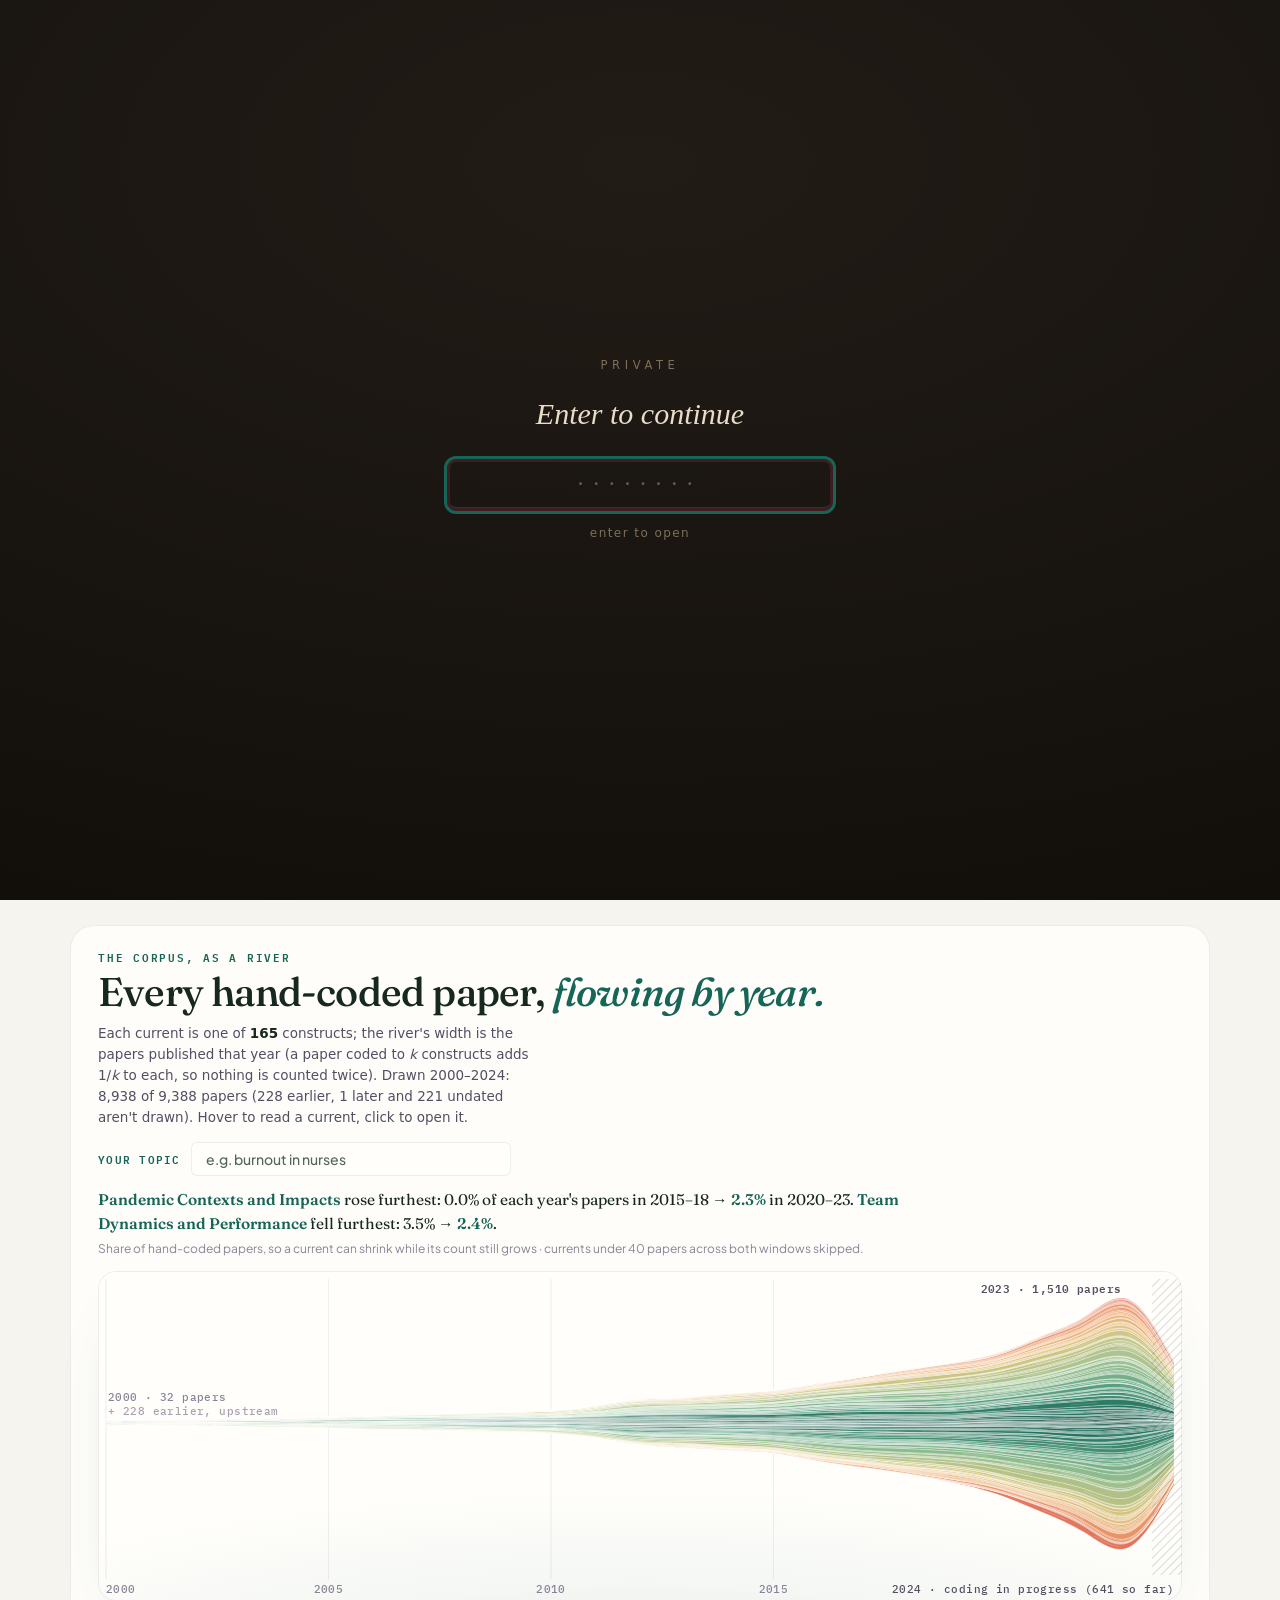
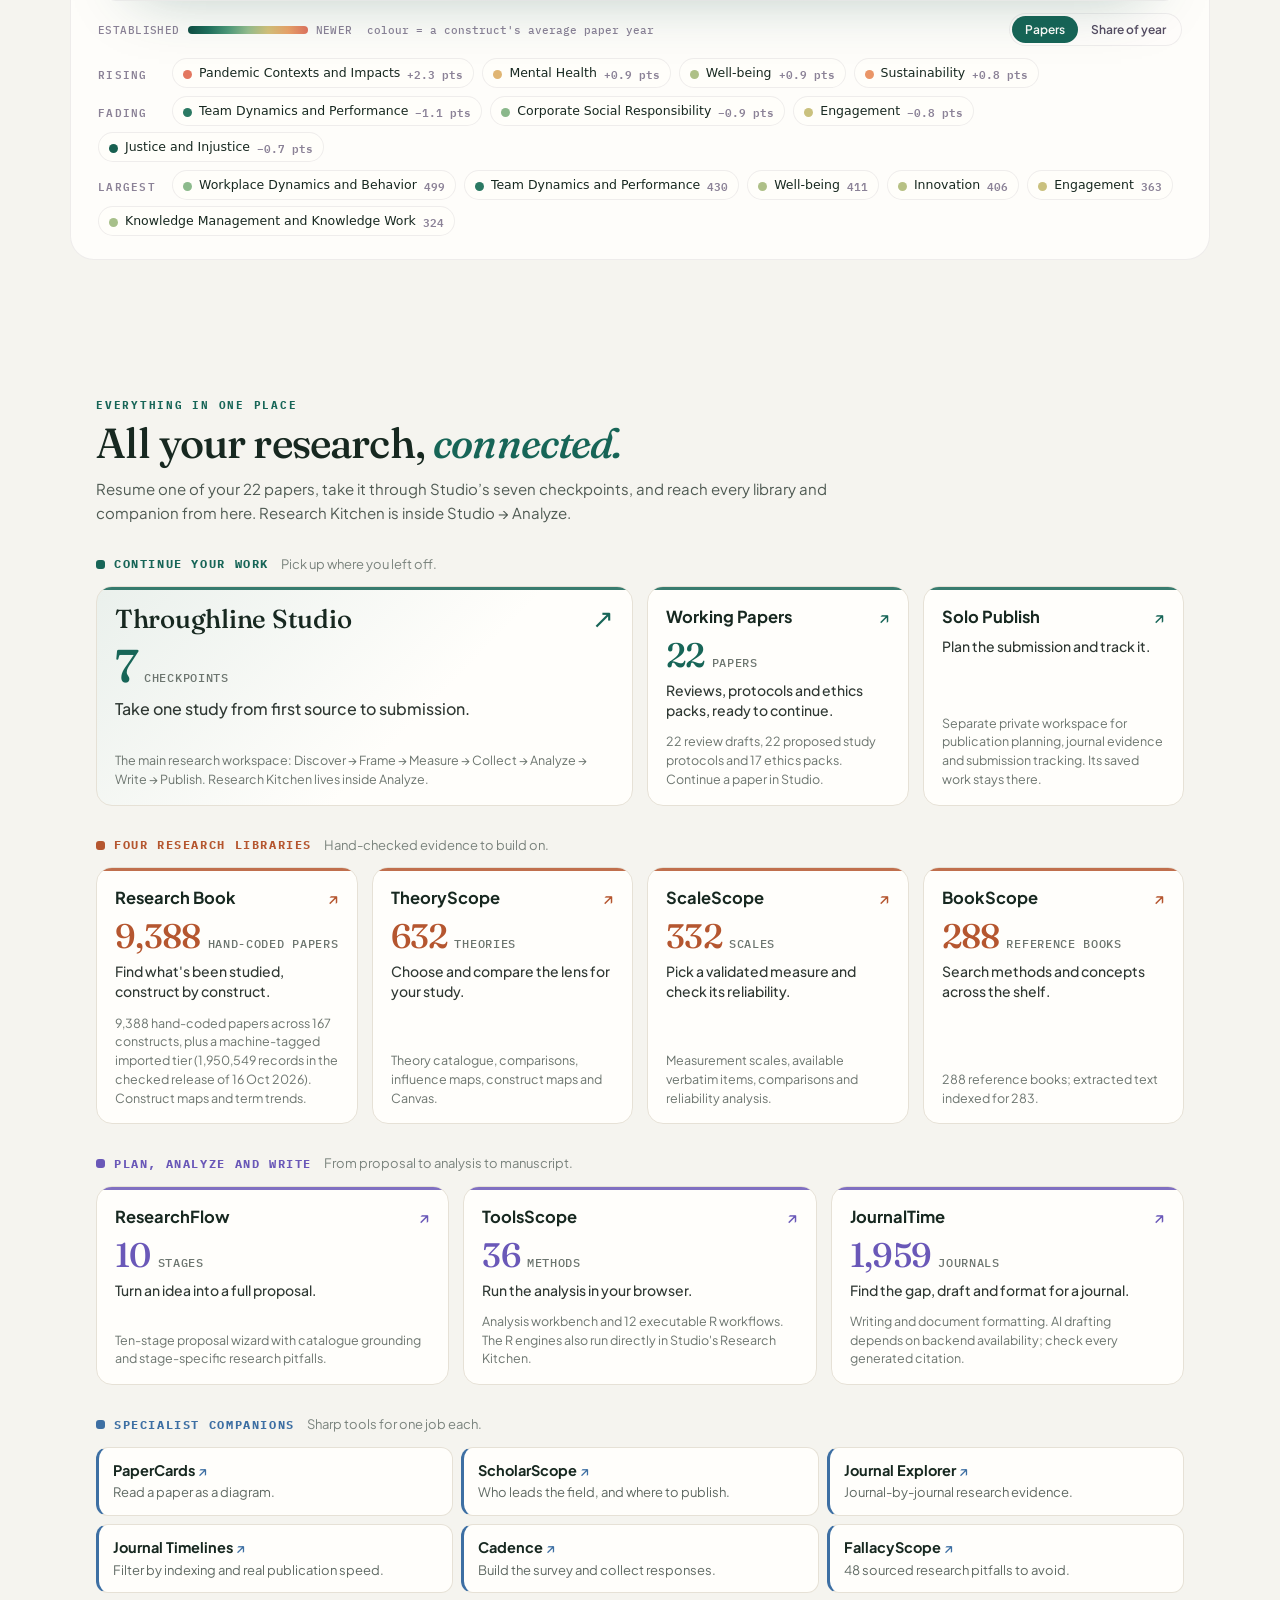
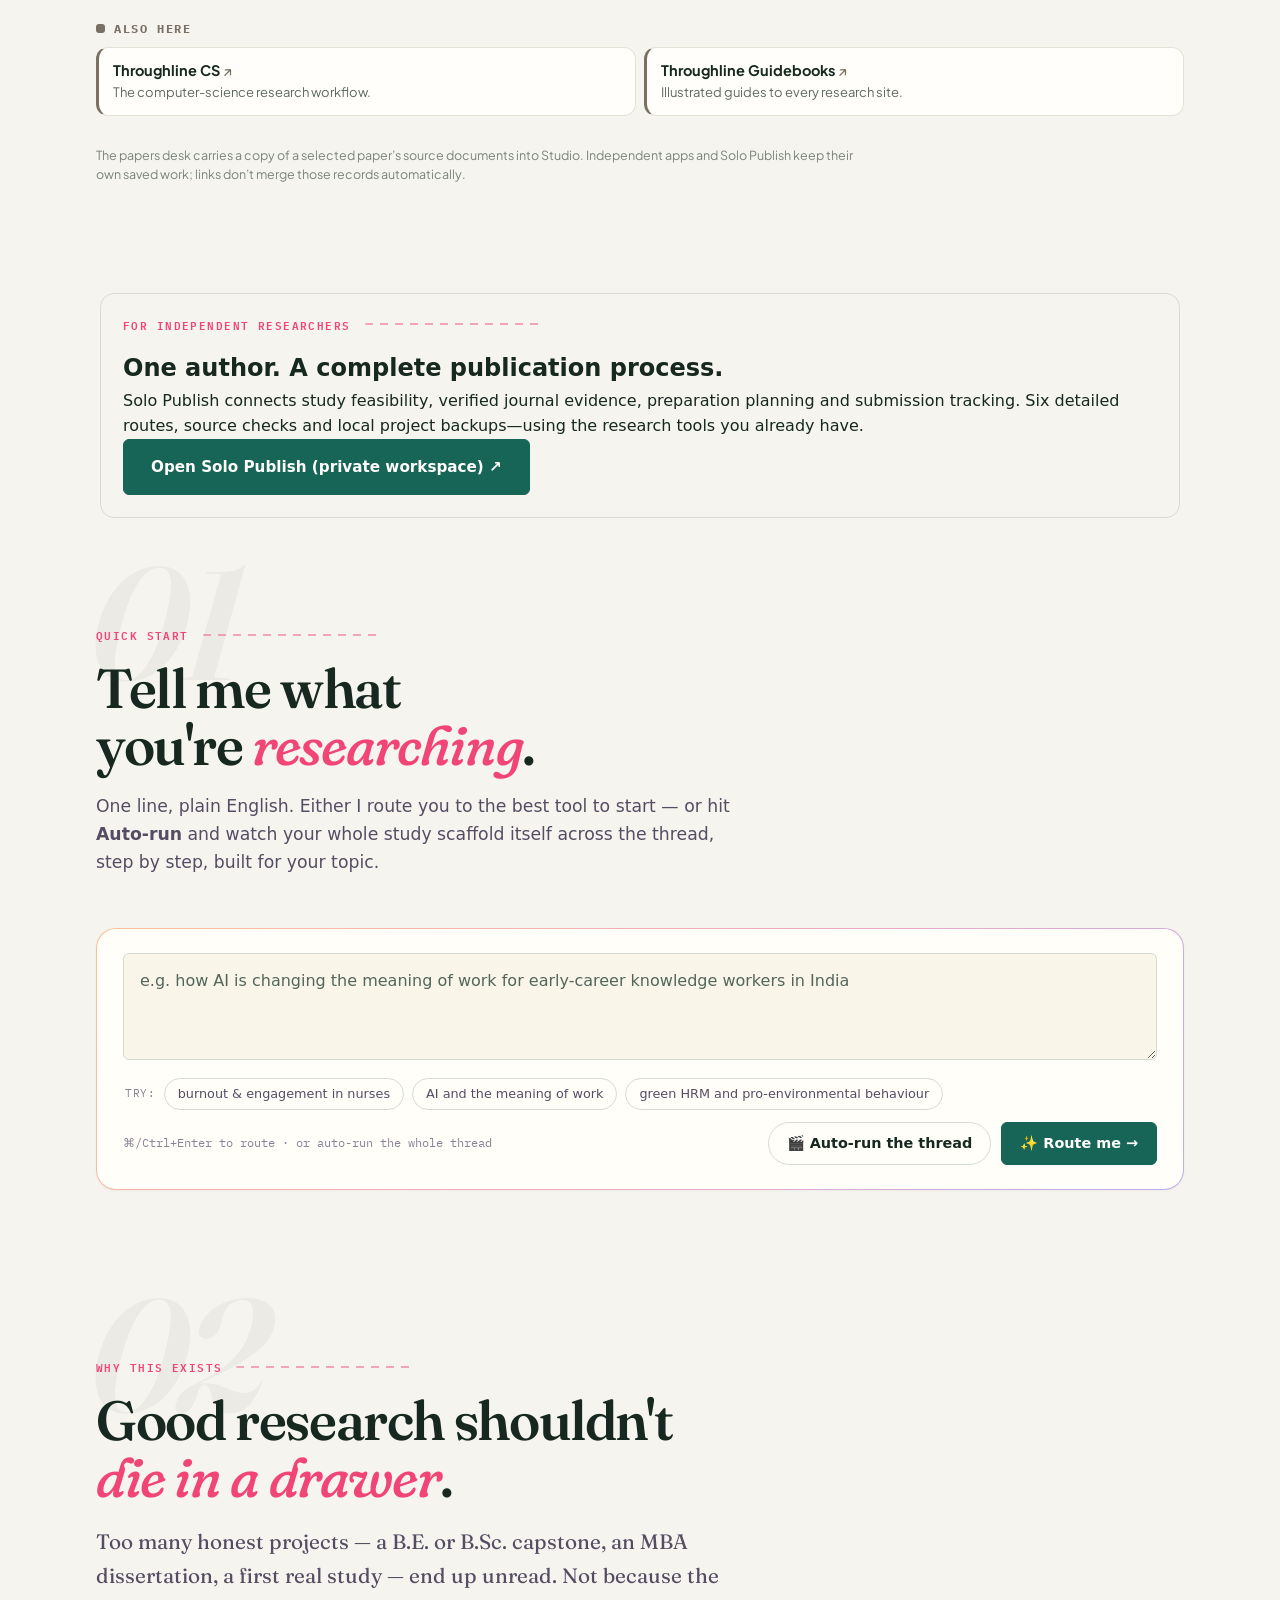
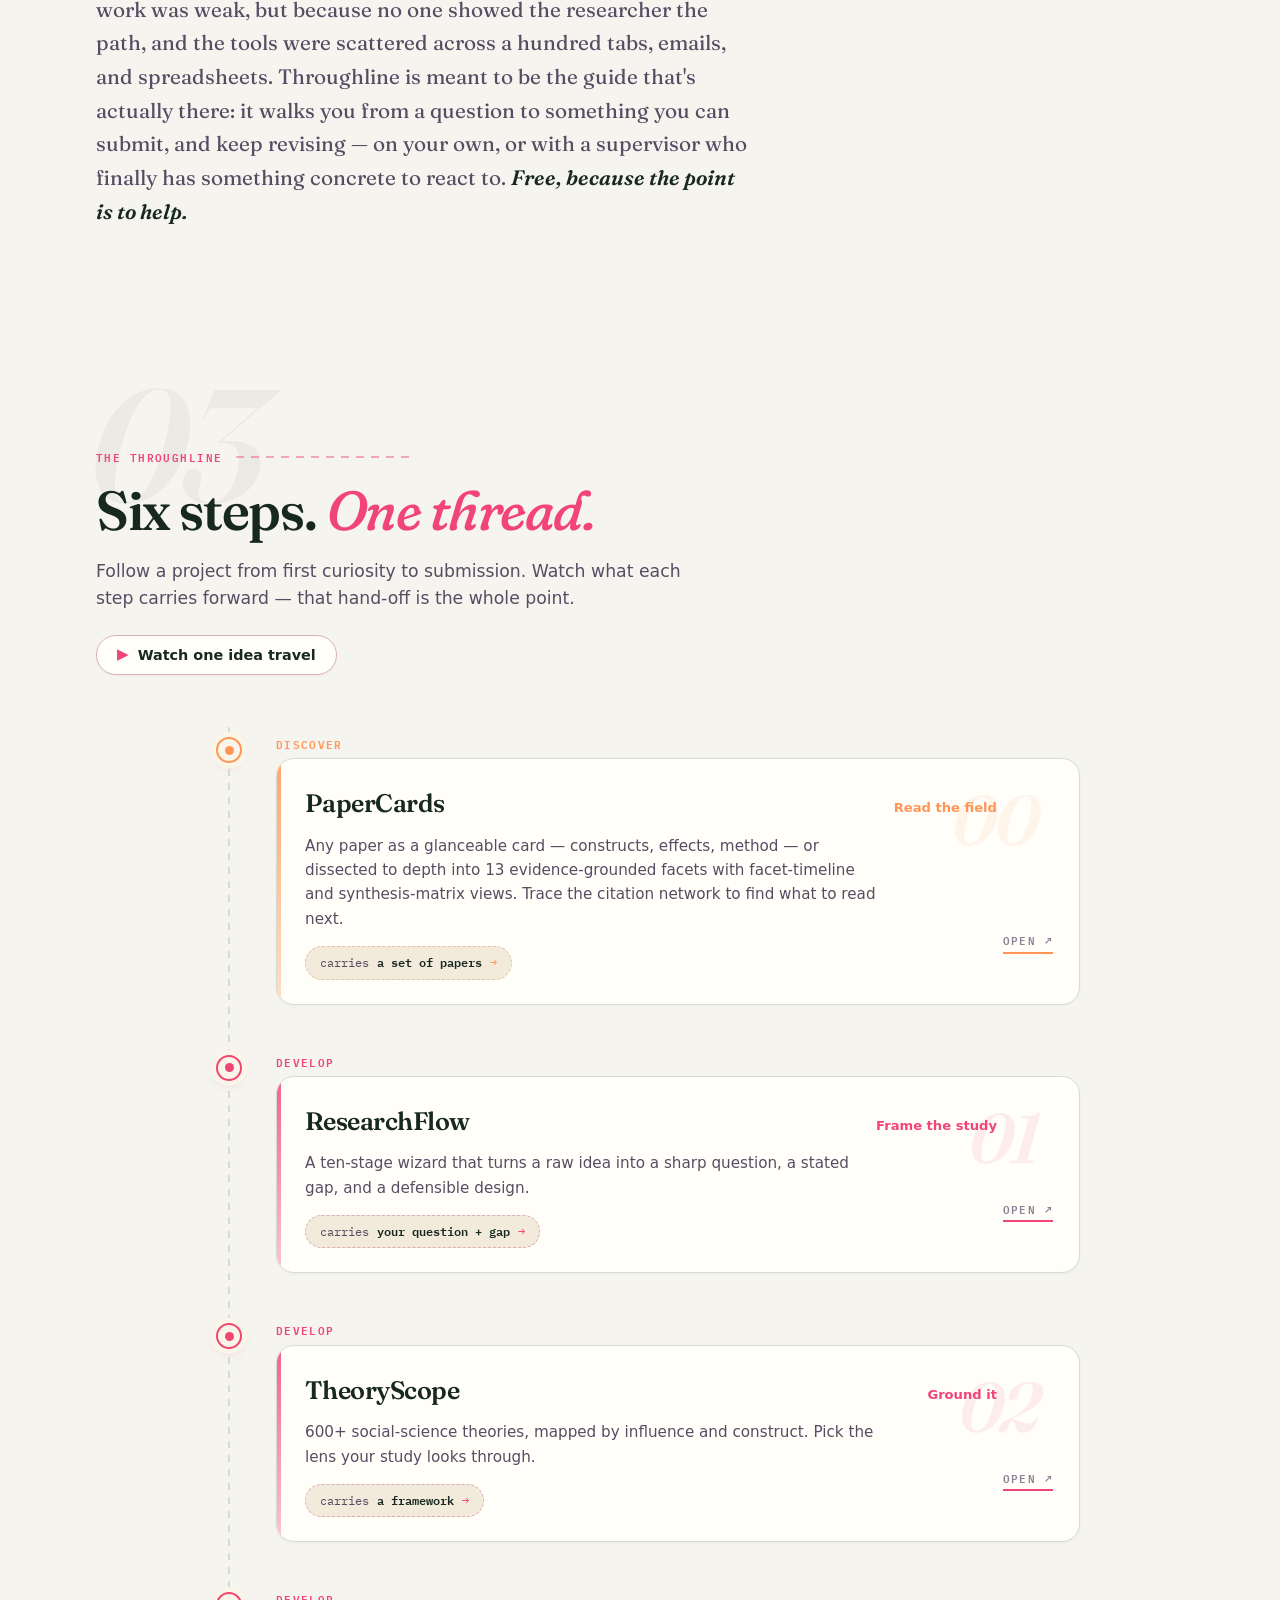
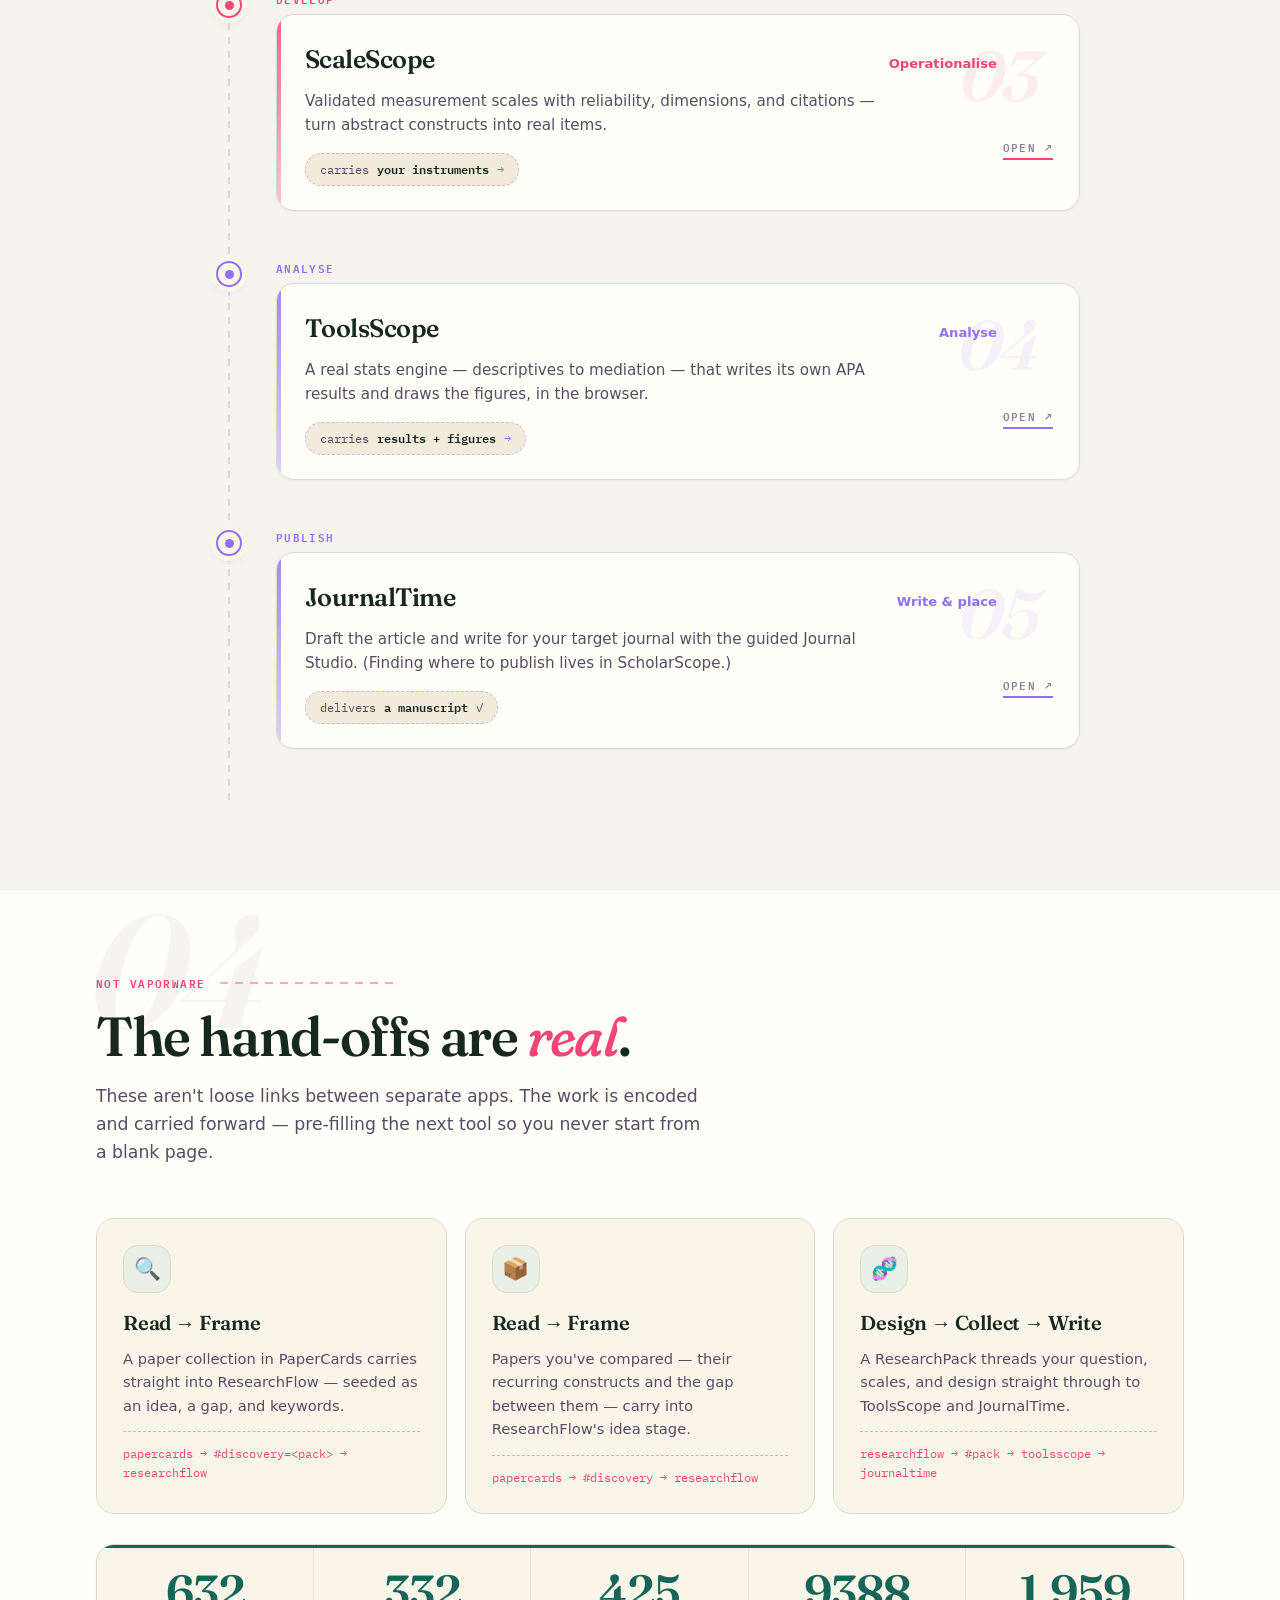
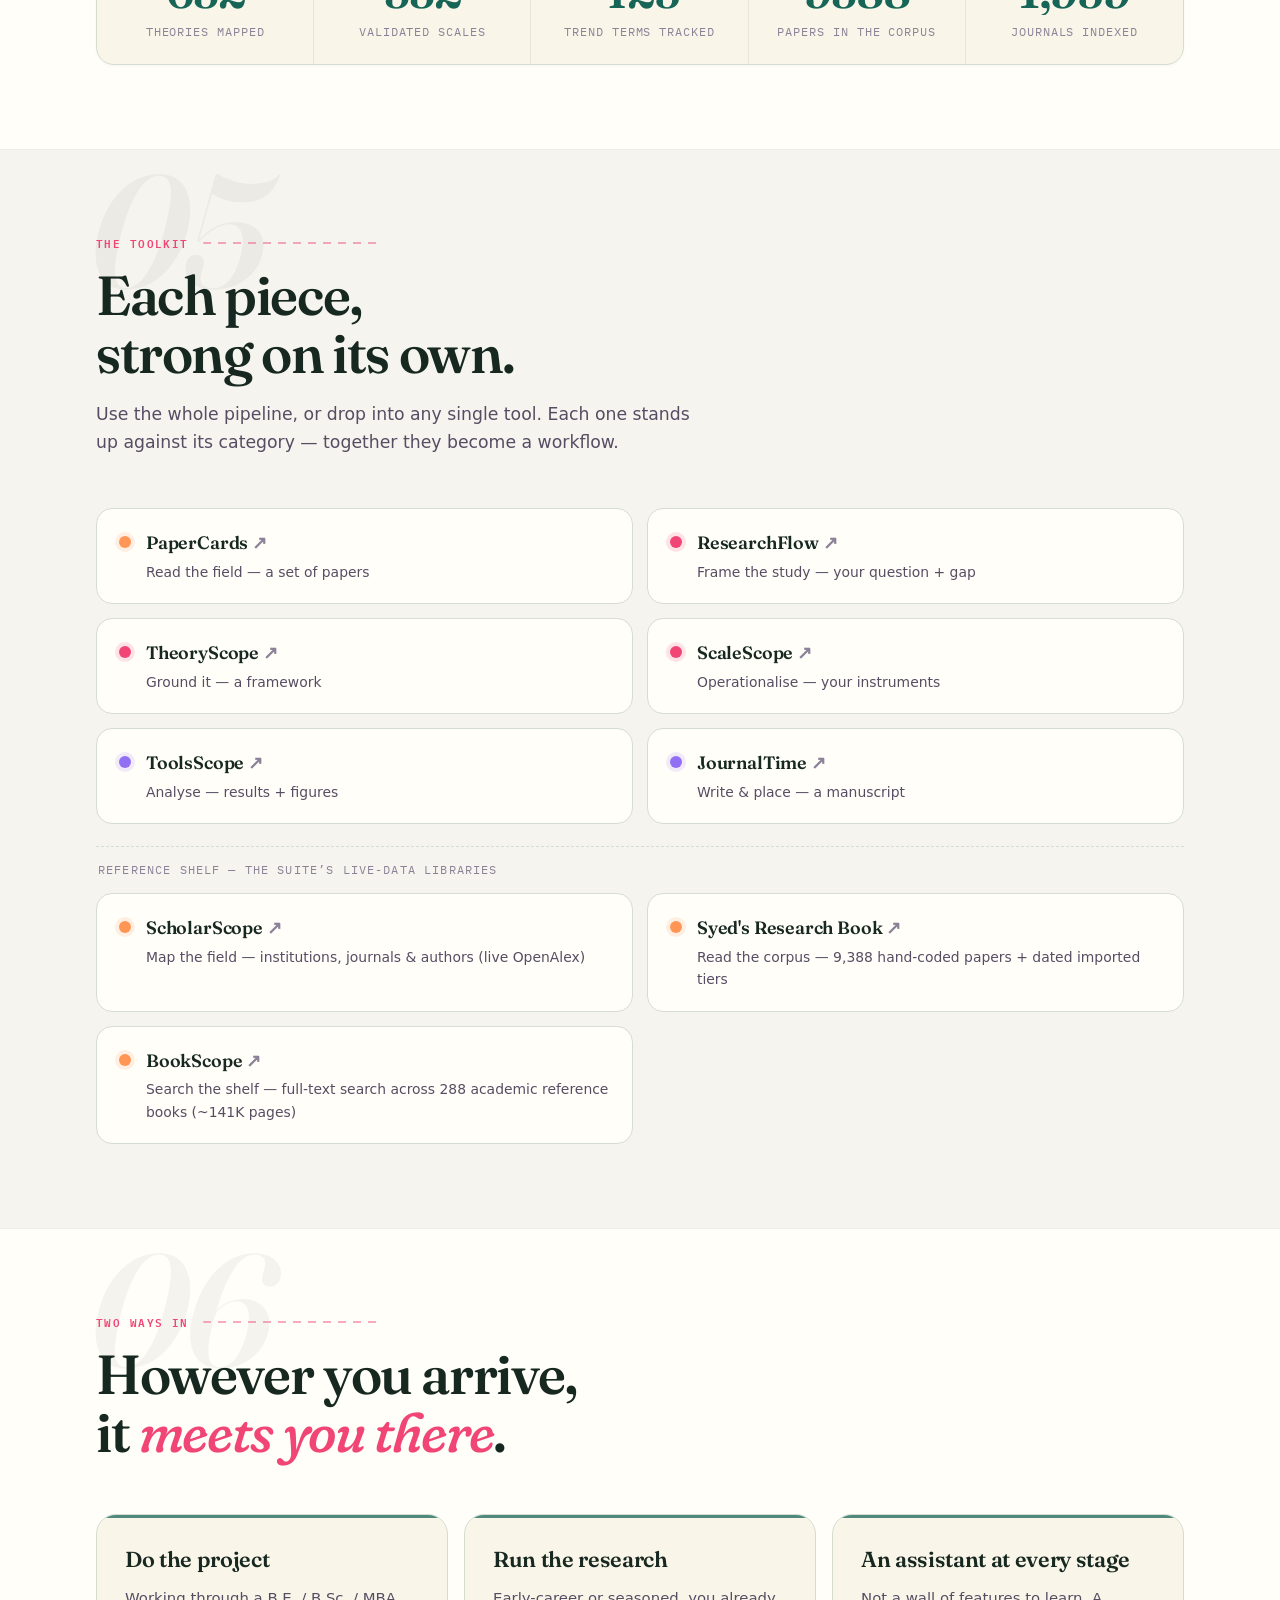
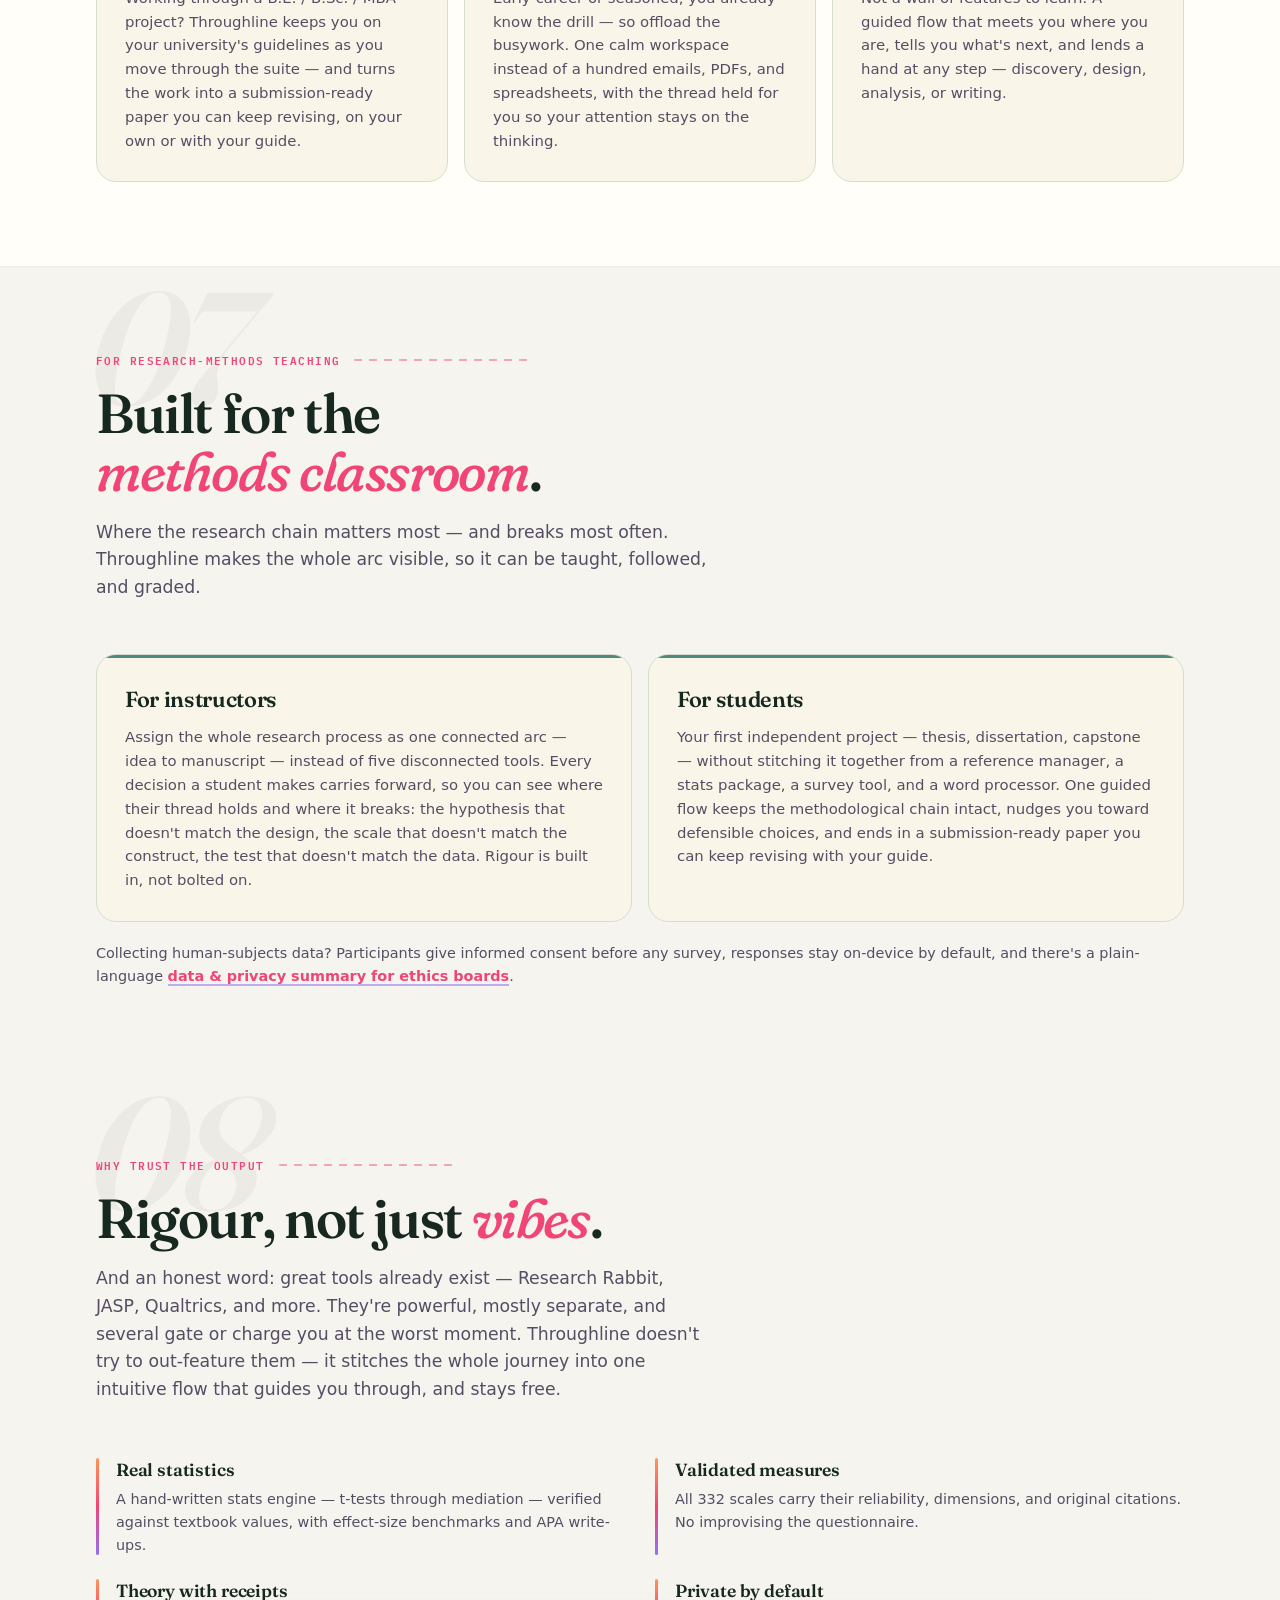
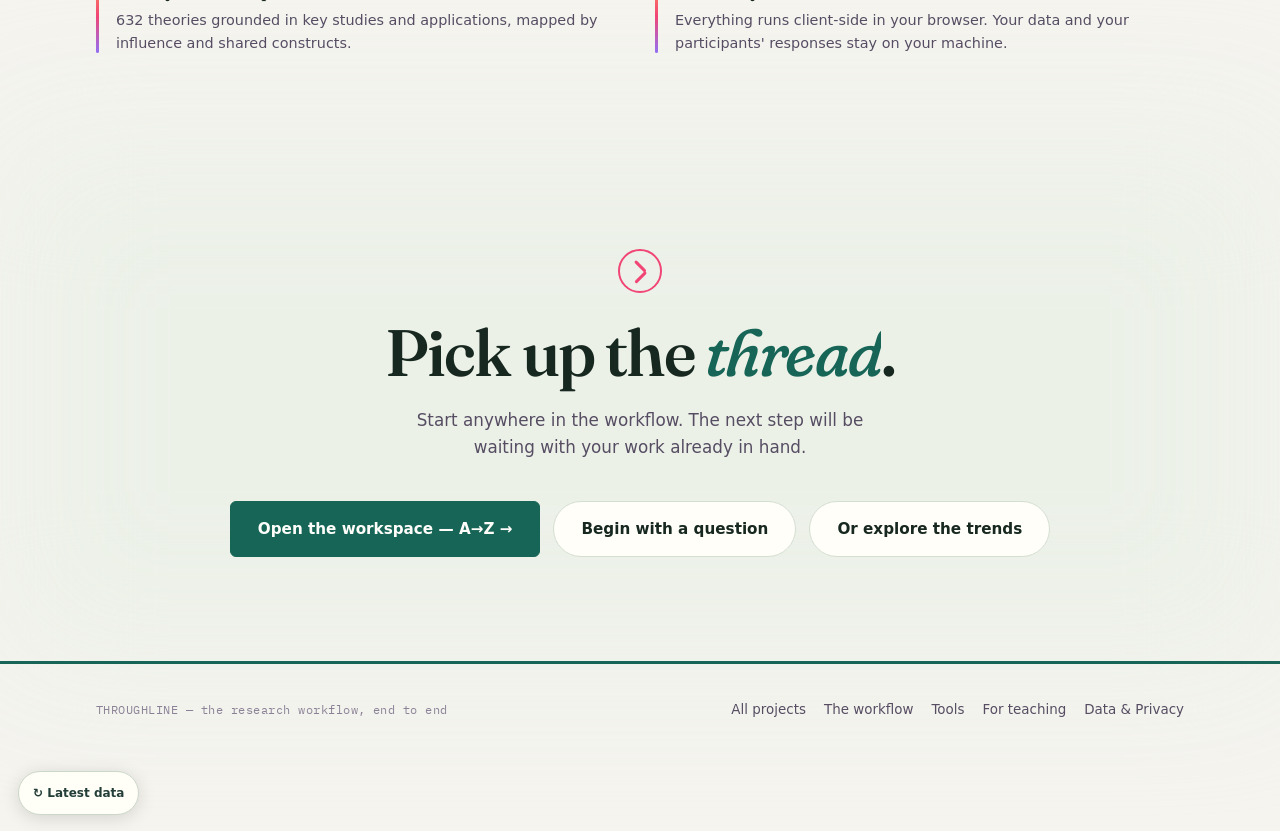
==== commit 654c9475: "Hub: stack the Guide pill above the new Tour pill Co-Authored-By: Claude Opus 5.5 <noreply@anthropic" ====
--- a/index.html
+++ b/index.html
@@ -2480,7 +2480,7 @@
     a.href = HREF; a.target = '_blank'; a.rel = 'noopener';
     a.setAttribute('aria-label', 'Read the ' + NAME + ' guidebook (PDF, opens in a new tab)');
     a.title = 'The ' + NAME + ' guidebook — how to use this site (PDF)';
-    a.style.cssText = 'position:fixed;right:18px;bottom:18px;z-index:9000;display:inline-flex;align-items:center;gap:7px;padding:8px 14px;border-radius:999px;border:1px solid rgba(203,184,232,.4);background:rgba(21,16,31,.88);color:#f3eefc;font:600 13px/1 "Plus Jakarta Sans",system-ui,sans-serif;text-decoration:none;-webkit-backdrop-filter:blur(10px);backdrop-filter:blur(10px);box-shadow:0 4px 18px rgba(0,0,0,.35)';
+    a.style.cssText = 'position:fixed;right:18px;bottom:64px;z-index:9000;display:inline-flex;align-items:center;gap:7px;padding:8px 14px;border-radius:999px;border:1px solid rgba(203,184,232,.4);background:rgba(21,16,31,.88);color:#f3eefc;font:600 13px/1 "Plus Jakarta Sans",system-ui,sans-serif;text-decoration:none;-webkit-backdrop-filter:blur(10px);backdrop-filter:blur(10px);box-shadow:0 4px 18px rgba(0,0,0,.35)';
     a.innerHTML = '<span aria-hidden="true" style="font-size:13px;line-height:1">\u{1F4D6}</span><span>Guide</span>';
     document.body.appendChild(a);
   }
@@ -2492,5 +2492,54 @@
 })();
 </script>
 <!-- /SYED-GUIDE -->
+<!-- SYED-TOUR (generated by research-suite/tools/tour-button/inject.mjs - edit there) -->
+<script>
+(function () {
+  var SLUG = 'research-suite';
+  var NAME = "Lazy Research Lad";
+  var BASE = 'https://syahmedu.github.io/throughline-media/videos/tours/';
+  function init() {
+    if (document.getElementById('syed-tour-btn') || !document.body) return;
+    var btn = document.createElement('button');
+    btn.id = 'syed-tour-btn';
+    btn.type = 'button';
+    btn.setAttribute('aria-label', 'Watch the ' + NAME + ' tour');
+    btn.style.cssText = 'position:fixed;right:18px;bottom:18px;z-index:9000;display:inline-flex;align-items:center;gap:8px;padding:8px 16px;border-radius:999px;border:1px solid rgba(203,184,232,.4);background:rgba(21,16,31,.88);color:#f3eefc;font:600 13px/1 "Plus Jakarta Sans",system-ui,sans-serif;cursor:pointer;-webkit-backdrop-filter:blur(10px);backdrop-filter:blur(10px);box-shadow:0 4px 18px rgba(0,0,0,.35)';
+    btn.innerHTML = '<span style="display:inline-grid;place-items:center;width:18px;height:18px;border-radius:999px;background:linear-gradient(135deg,#FF9656,#F14575 55%,#9270F4);color:#fff;font-size:8px;line-height:1">\u25B6</span><span>Tour</span>';
+    btn.addEventListener('click', open);
+    document.body.appendChild(btn);
+  }
+  function open() {
+    if (document.getElementById('syed-tour-box')) return;
+    var bd = document.createElement('div');
+    bd.id = 'syed-tour-box';
+    bd.style.cssText = 'position:fixed;inset:0;z-index:99999;background:rgba(8,5,14,.72);-webkit-backdrop-filter:blur(4px);backdrop-filter:blur(4px);display:grid;place-items:center;padding:24px';
+    var wrap = document.createElement('div');
+    wrap.style.cssText = 'width:min(1100px,94vw);display:flex;flex-direction:column;gap:10px';
+    wrap.setAttribute('role', 'dialog');
+    wrap.setAttribute('aria-modal', 'true');
+    wrap.setAttribute('aria-label', NAME + ' narrated tour');
+    var v = document.createElement('video');
+    v.src = BASE + SLUG + '.mp4';
+    v.poster = BASE + 'posters/' + SLUG + '.jpg';
+    v.controls = true; v.autoplay = true; v.playsInline = true;
+    v.style.cssText = 'width:100%;border-radius:16px;border:1px solid rgba(203,184,232,.3);background:#000';
+    var x = document.createElement('button');
+    x.type = 'button';
+    x.textContent = 'Close \u2715';
+    x.style.cssText = 'align-self:flex-end;padding:6px 14px;border-radius:999px;border:1px solid rgba(203,184,232,.4);background:transparent;color:#cbb8e8;font:600 13px/1 "Plus Jakarta Sans",system-ui,sans-serif;cursor:pointer';
+    function close() { bd.remove(); document.removeEventListener('keydown', onKey); }
+    function onKey(e) { if (e.key === 'Escape') close(); }
+    bd.addEventListener('click', function (e) { if (e.target === bd) close(); });
+    x.addEventListener('click', close);
+    document.addEventListener('keydown', onKey);
+    wrap.appendChild(v); wrap.appendChild(x); bd.appendChild(wrap);
+    document.body.appendChild(bd);
+  }
+  if (document.readyState === 'loading') document.addEventListener('DOMContentLoaded', init);
+  else init();
+})();
+</script>
+<!-- /SYED-TOUR -->
 </body>
 </html>
--- a/product-design.css
+++ b/product-design.css
@@ -106,6 +106,6 @@
 }
 @media print{.refine-panel{display:none!important}}
 
-html[data-product-design="2026"] #syed-tour-btn{position:static!important;float:right;margin:16px 18px 24px!important;min-height:44px;box-shadow:none!important;background:var(--product-surface)!important;color:var(--product-ink)!important;border-color:var(--product-line)!important}
+html[data-product-design="2026"] #syed-tour-btn{position:fixed!important;right:18px!important;bottom:14px!important;float:none;margin:0!important;min-height:44px;box-shadow:none!important;background:var(--product-surface)!important;color:var(--product-ink)!important;border-color:var(--product-line)!important}
 
 html[data-product-design="2026"] .hero>h1{background:none!important;color:var(--product-ink)!important;-webkit-text-fill-color:var(--product-ink)!important}
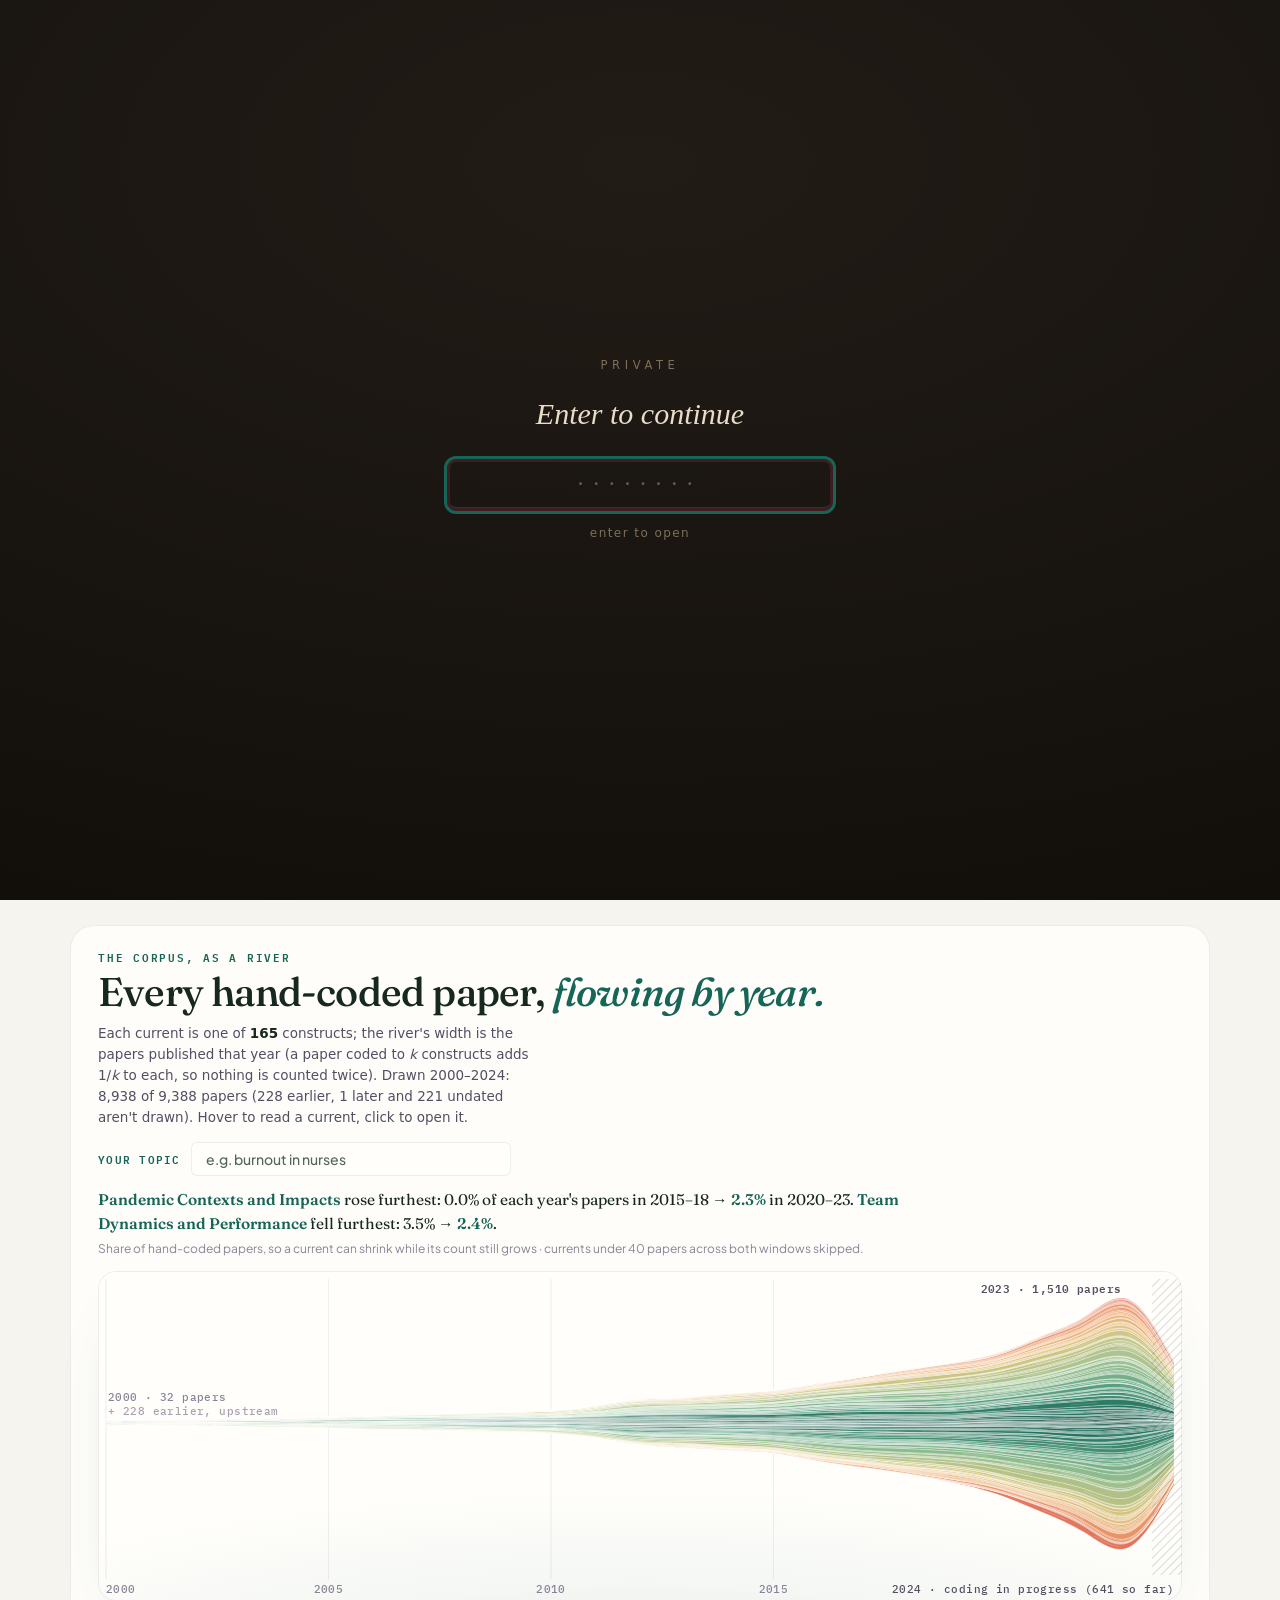
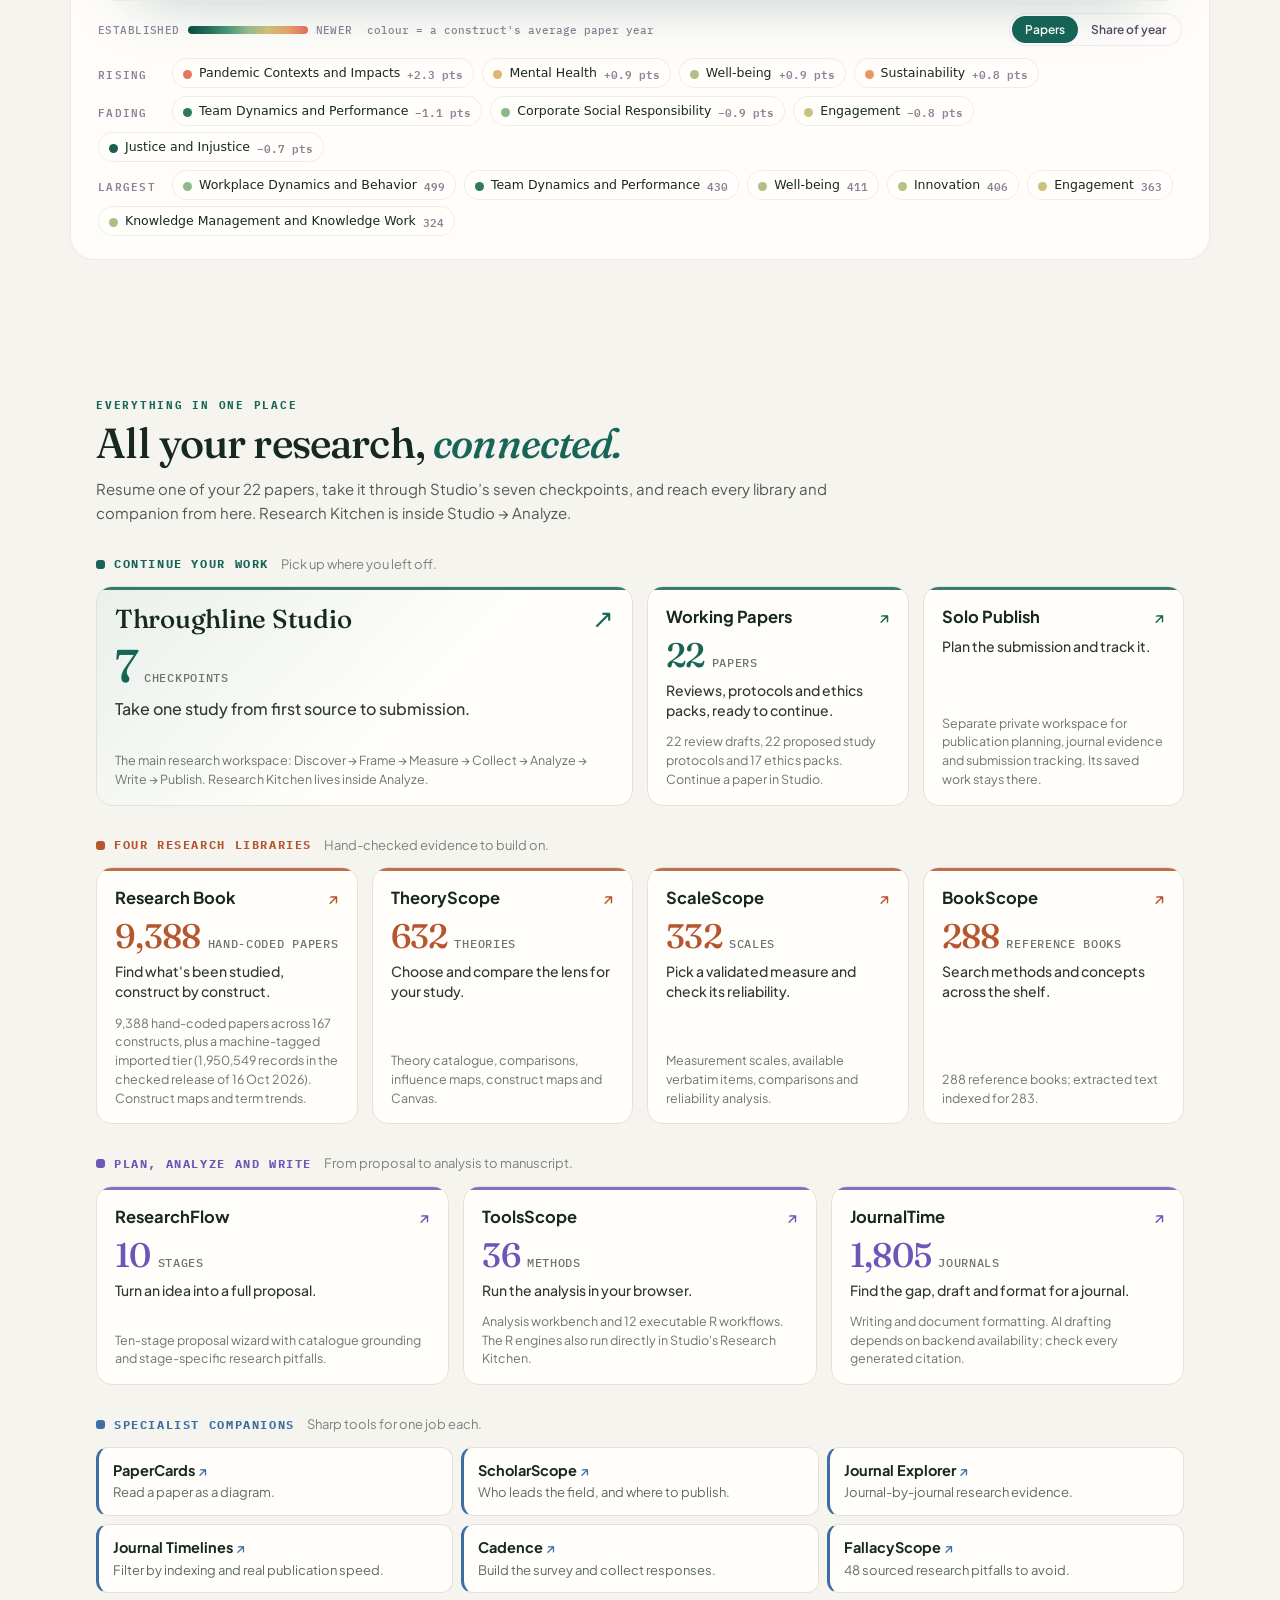
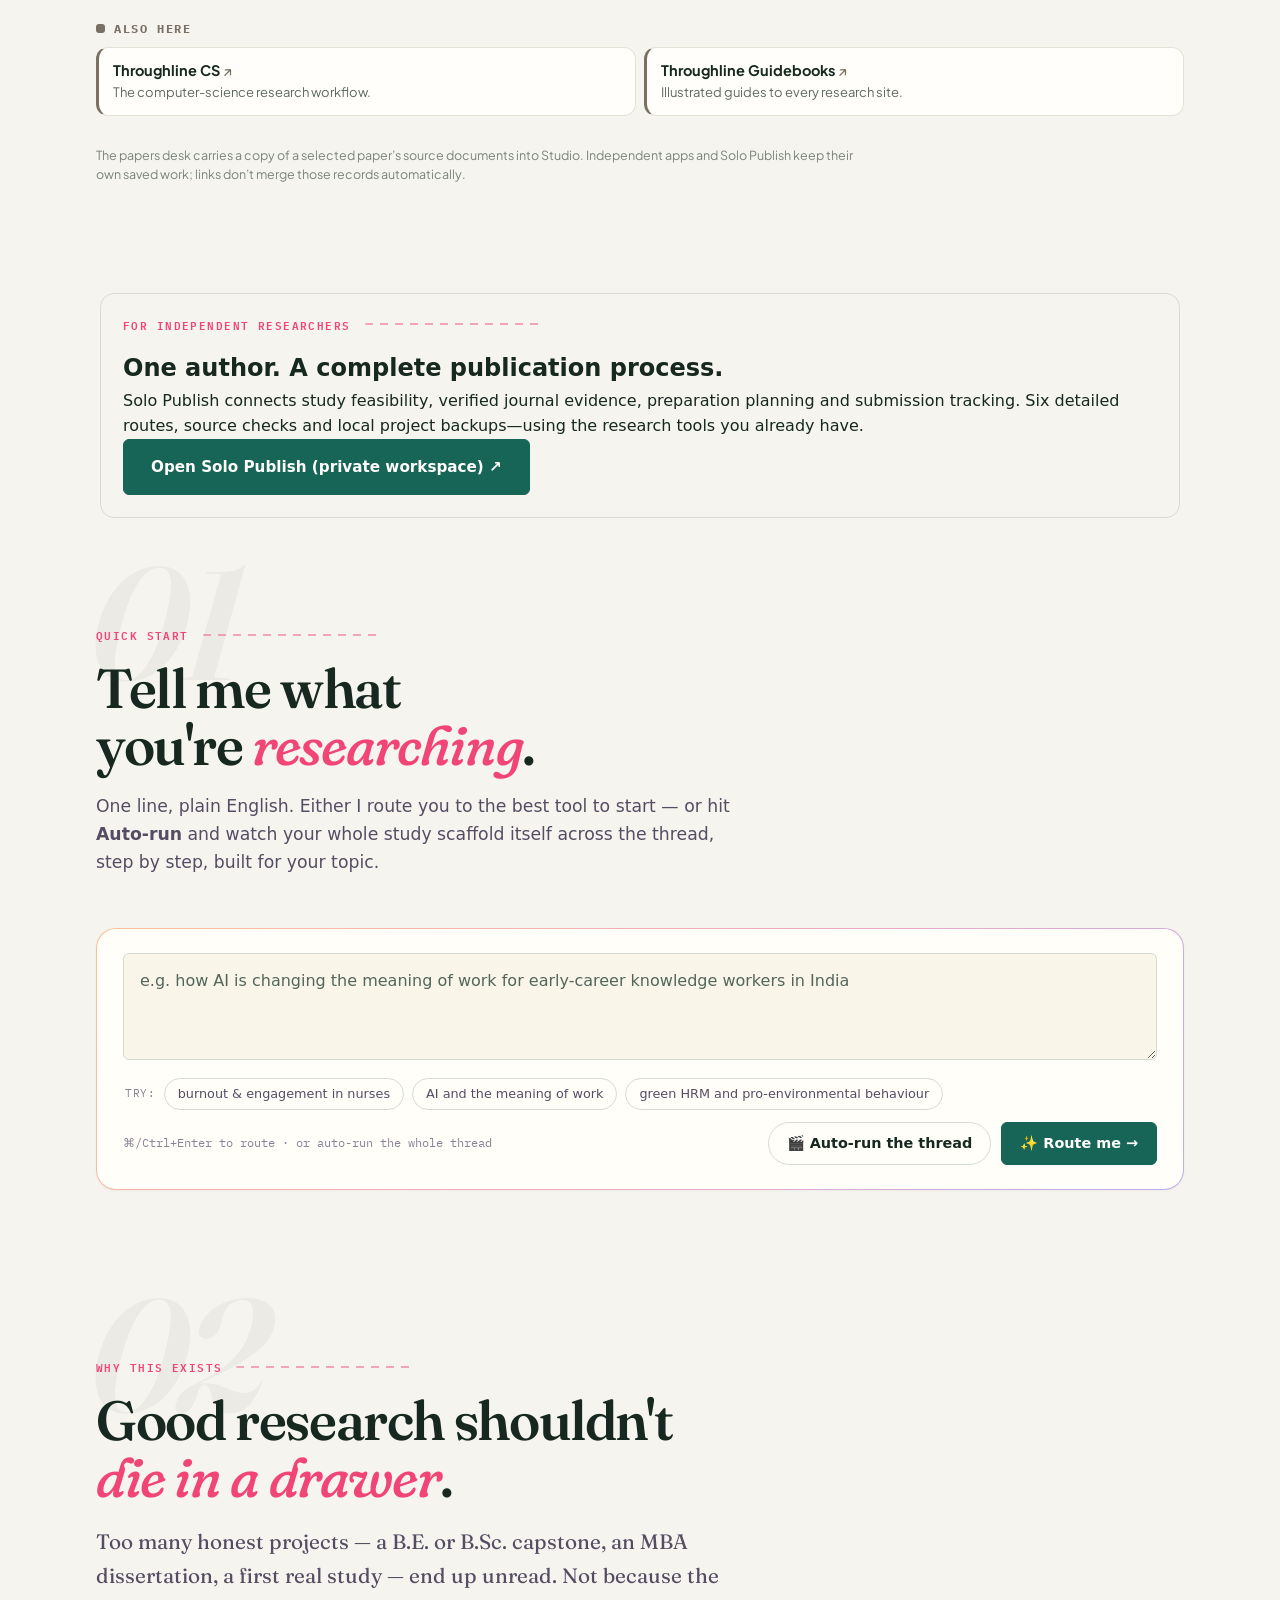
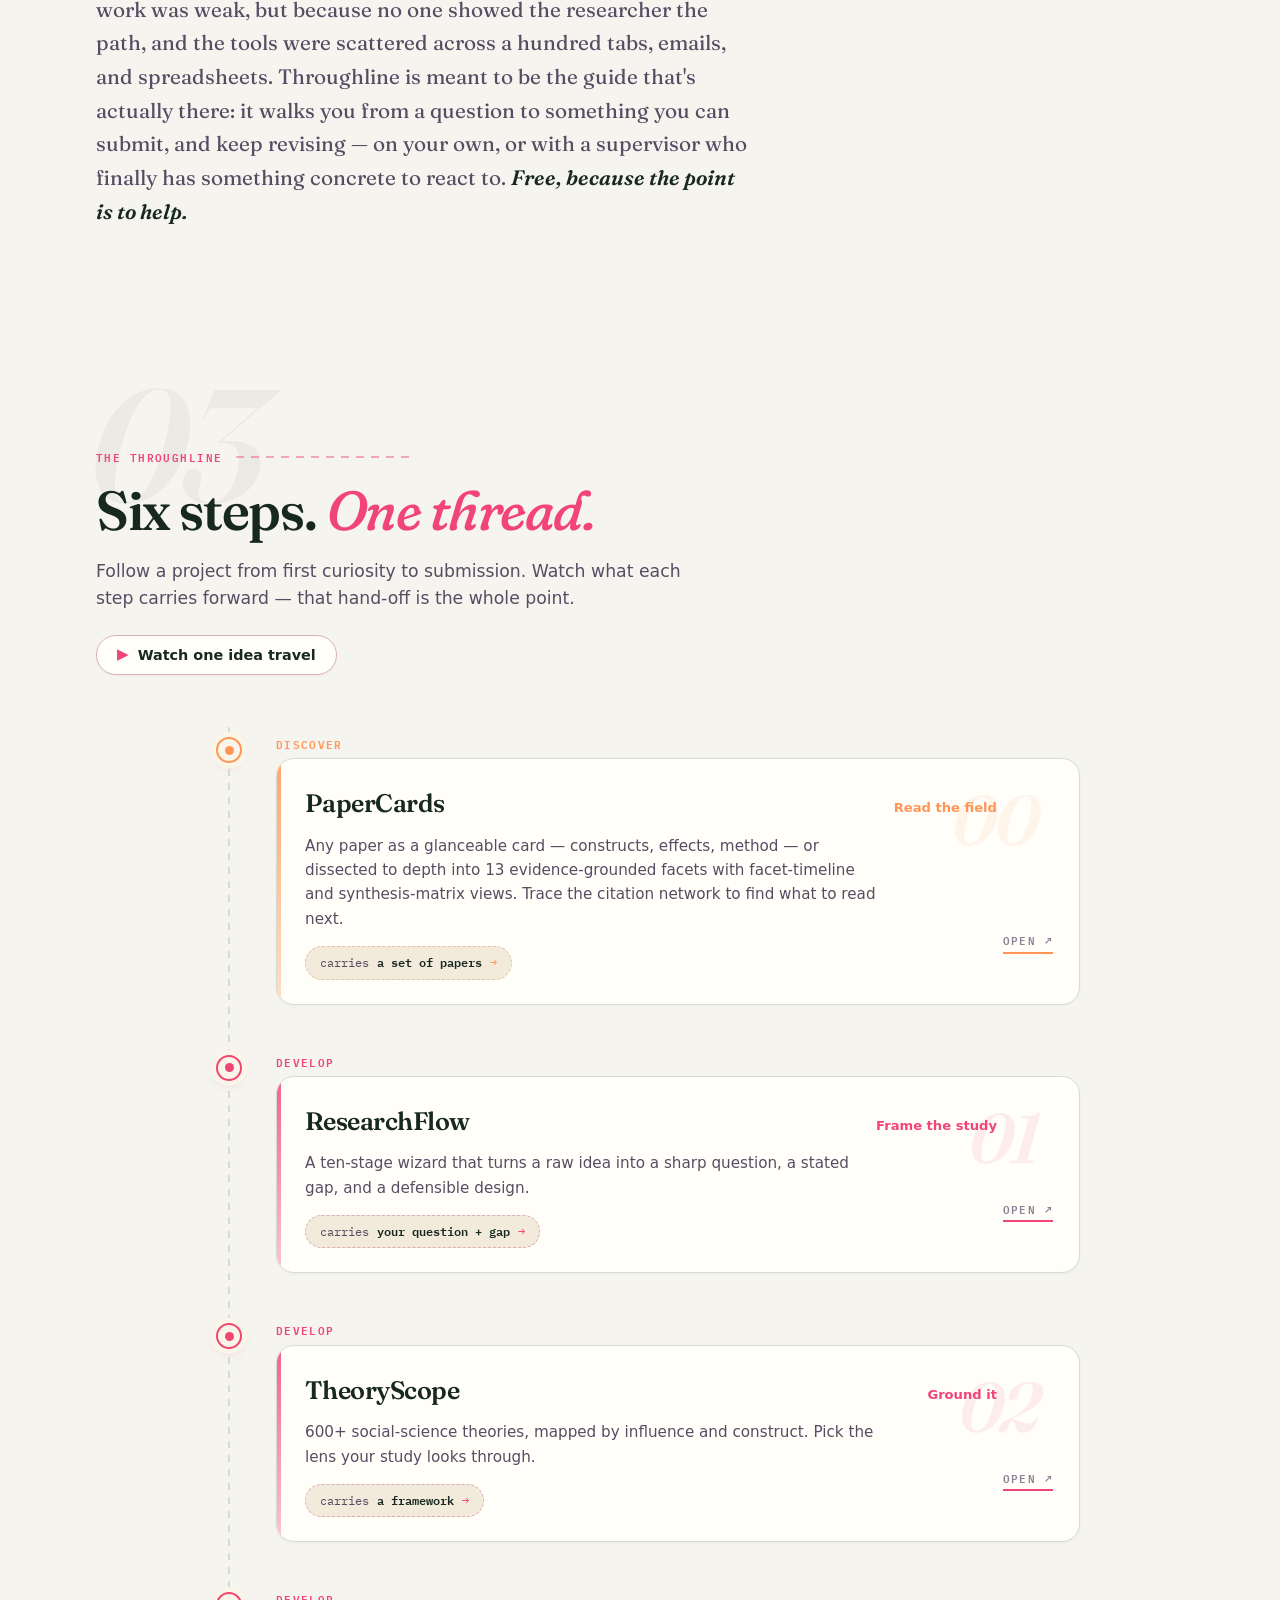
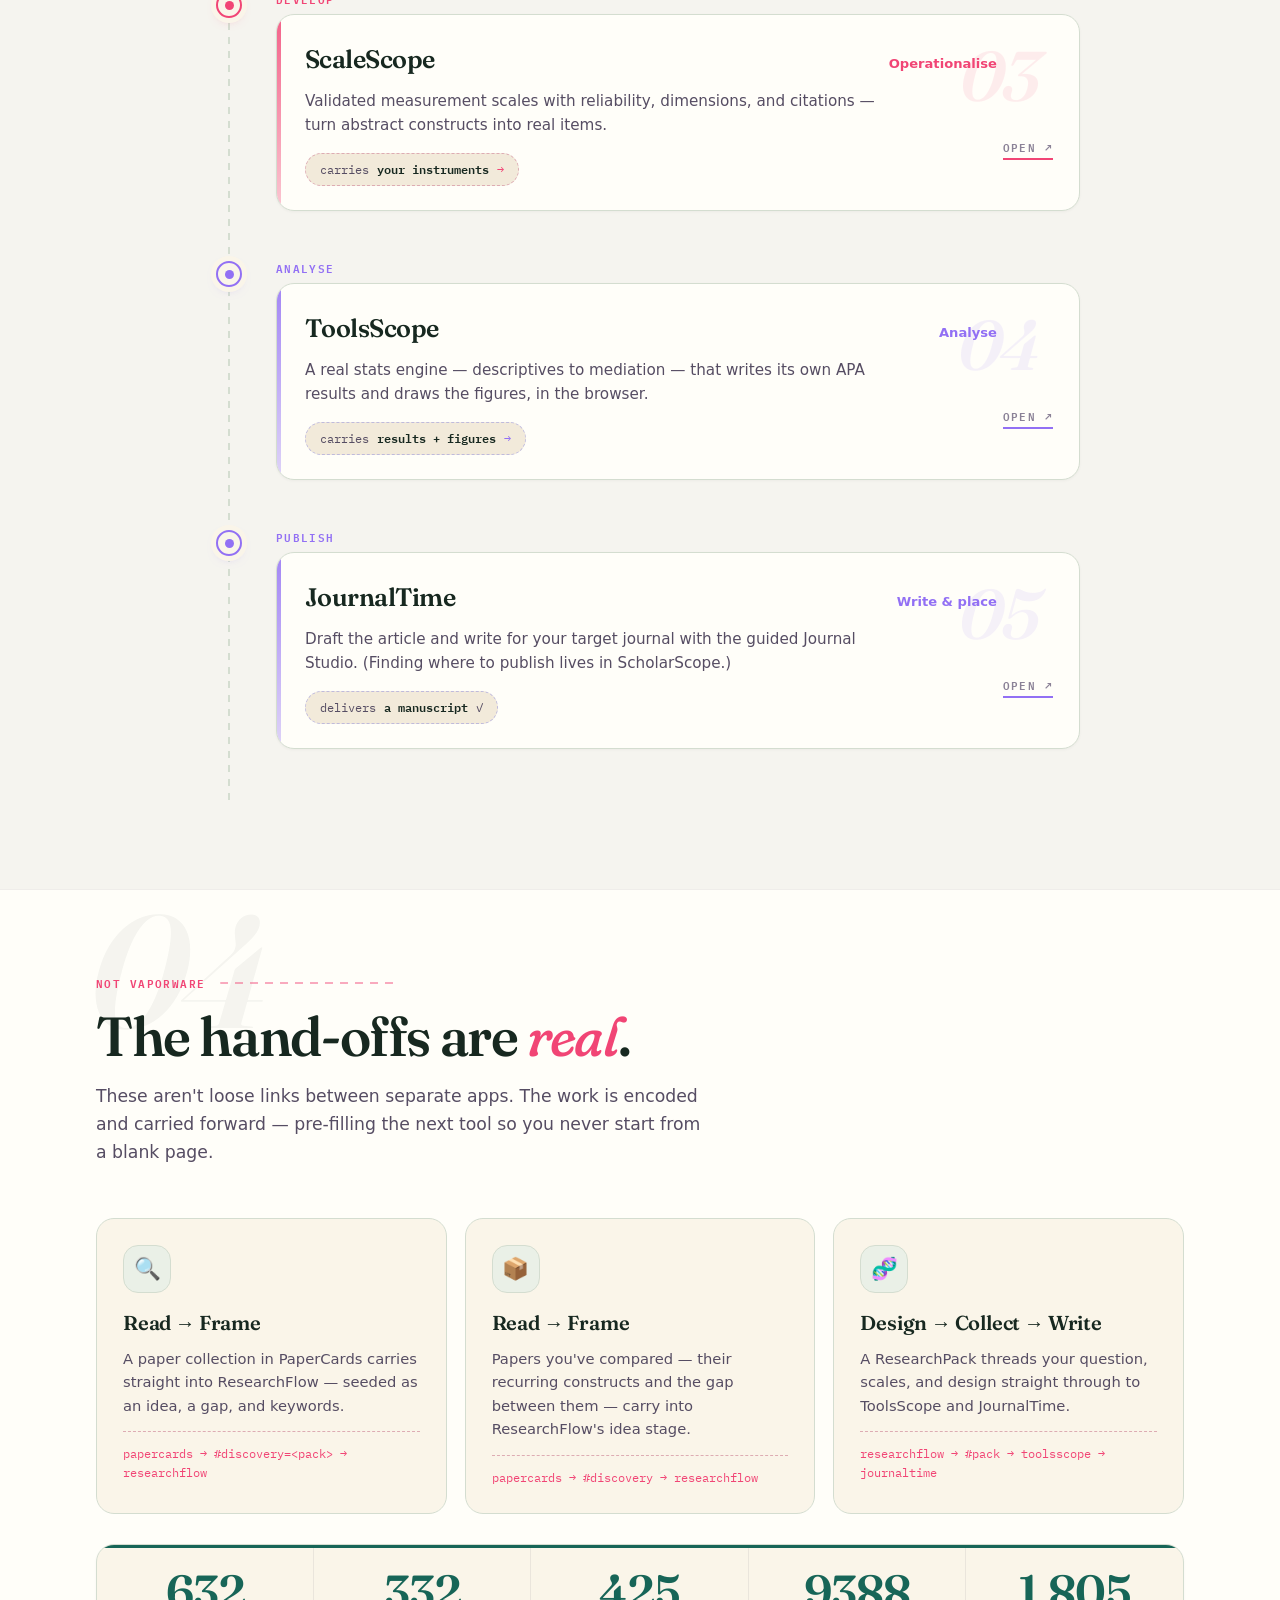
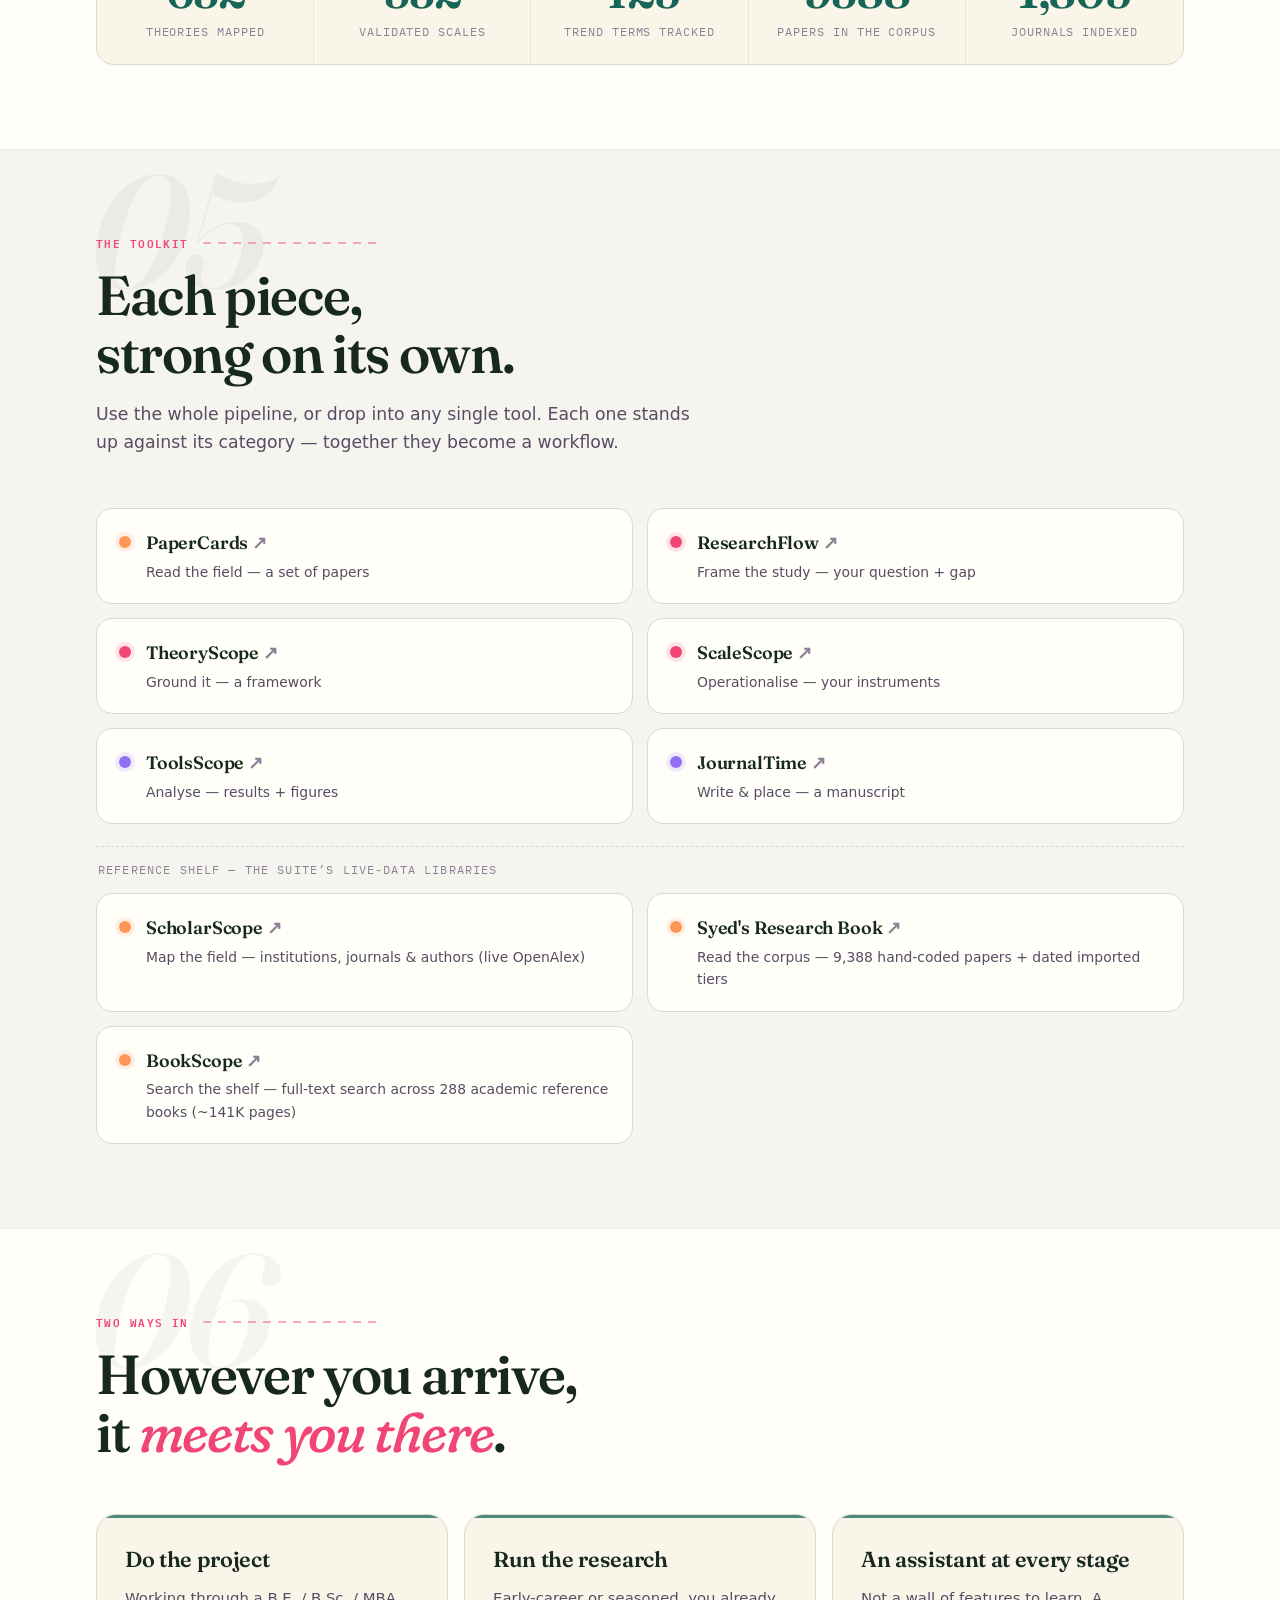
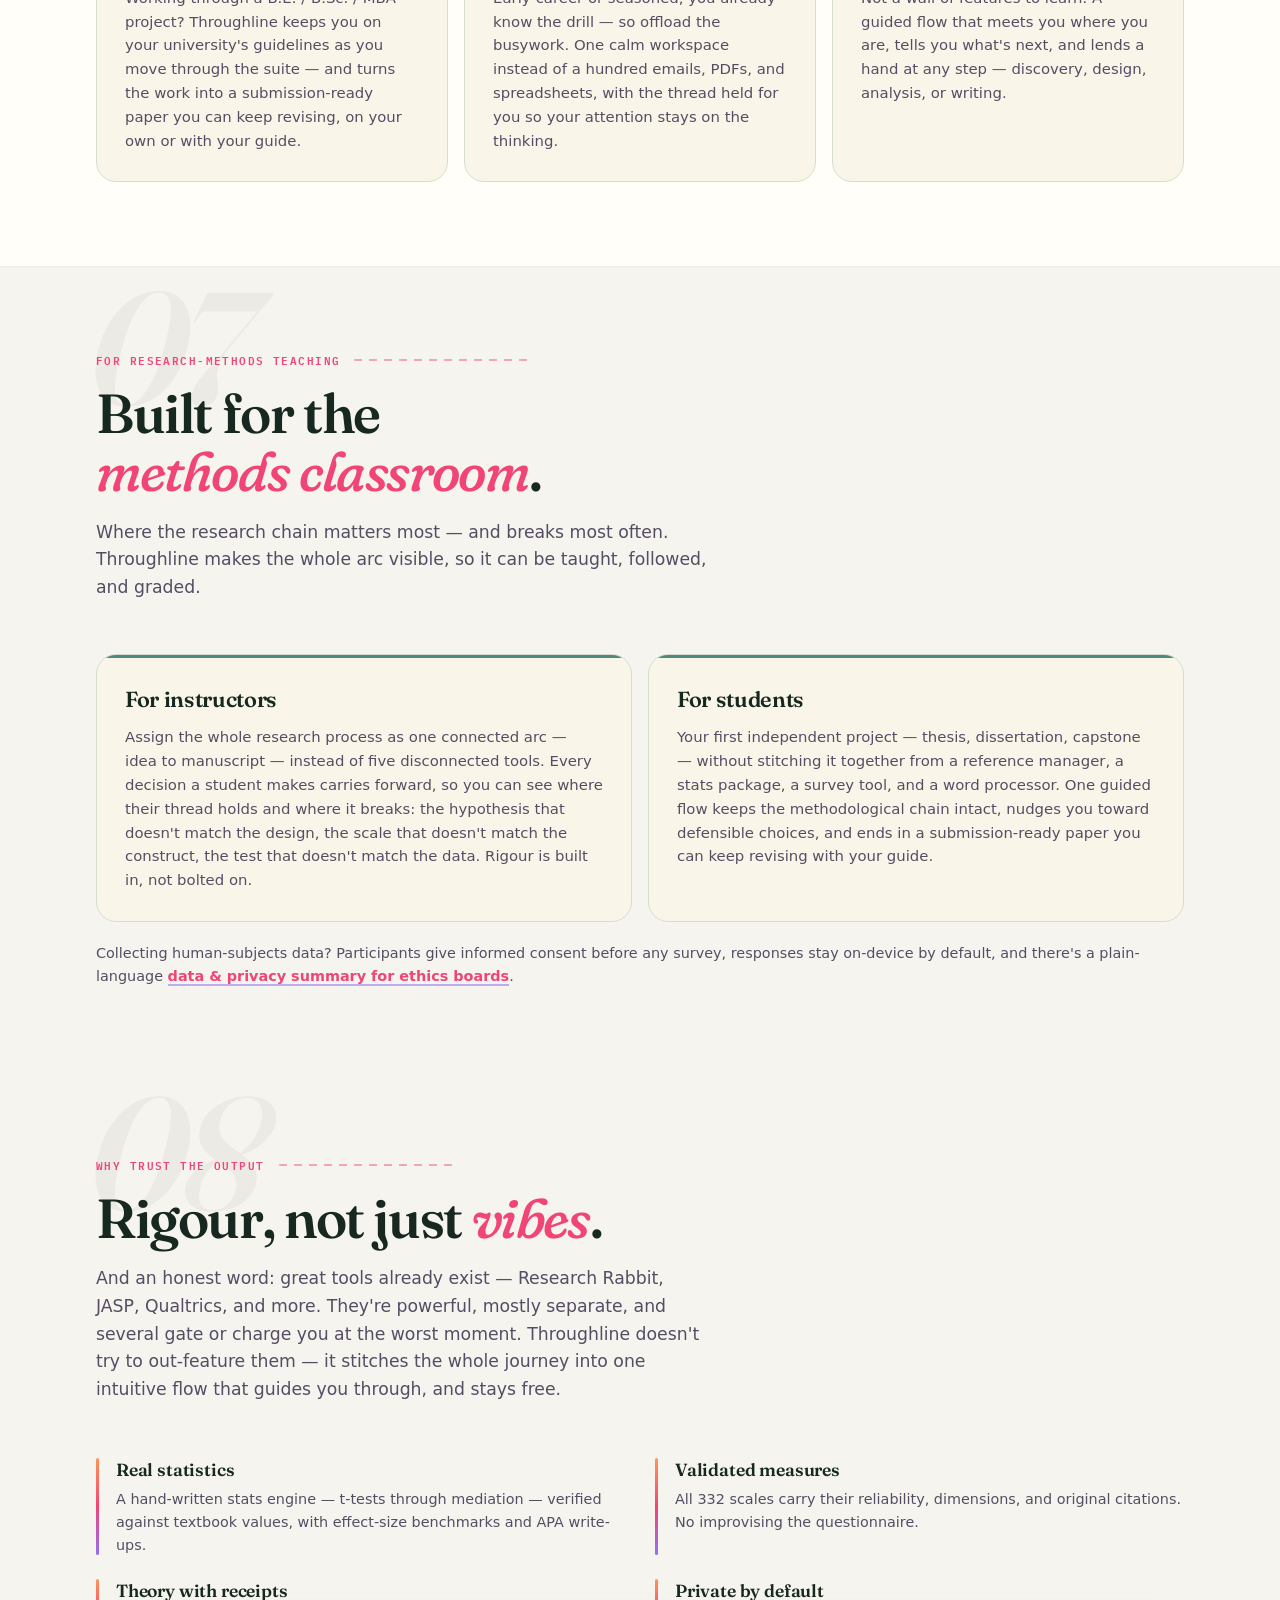
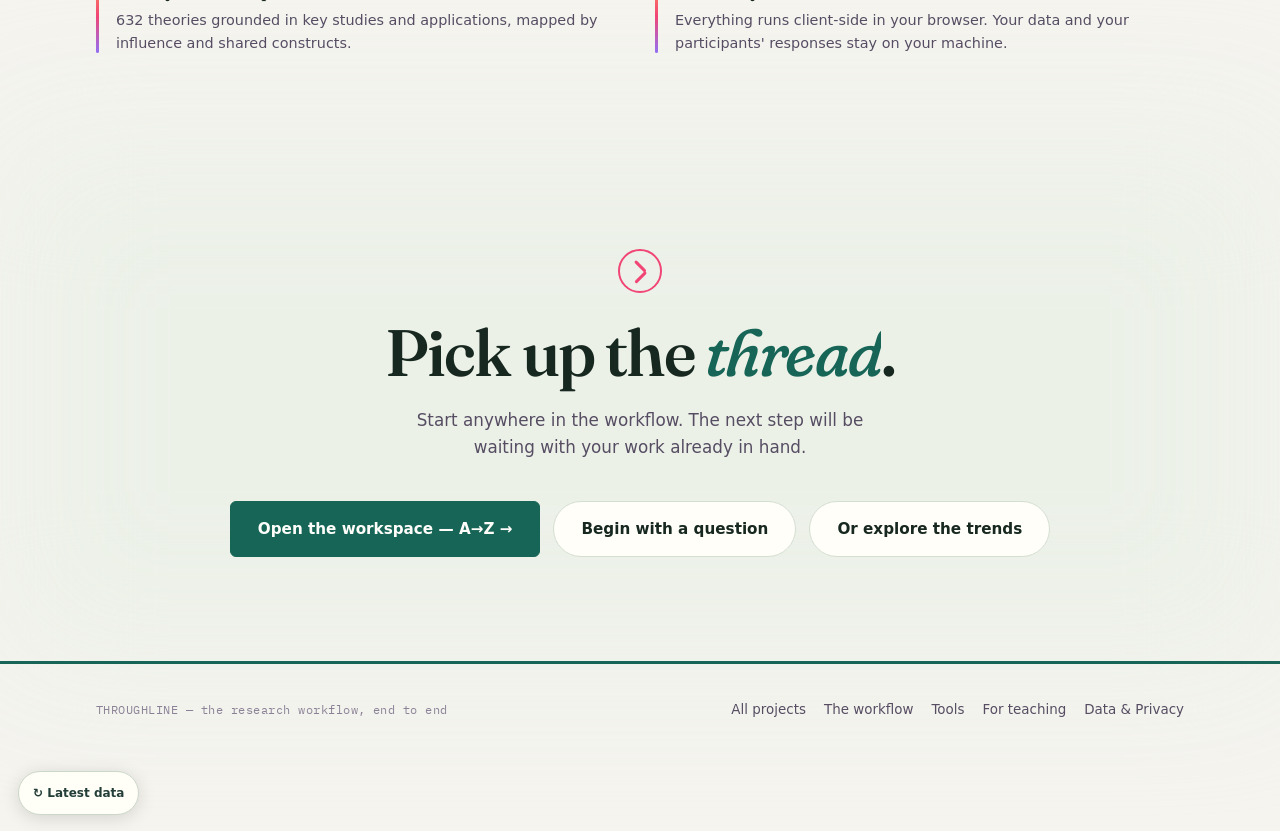
==== commit 6b124719: "Journal count 1,805 after dedupe Co-Authored-By: Claude Opus 5.5 <noreply@anthropic.com>" ====
--- a/index.html
+++ b/index.html
@@ -1127,7 +1127,7 @@
       <span class="hv-item" data-live-host="corpus"><b data-live="corpus">9,388</b> papers</span>
       <span class="hv-item" data-live-host="theories"><b data-live="theories">632</b> theories</span>
       <span class="hv-item" data-live-host="scales"><b data-live="scales">332</b> scales</span>
-      <span class="hv-item"><b>1,959</b> journals</span>
+      <span class="hv-item"><b>1,805</b> journals</span>
       <span class="hv-item"><b>288</b> books</span>
       <span class="hv-live"><i></i> live from the suite</span>
     </div>
@@ -1262,7 +1262,7 @@
       <div class="livestat-item" data-live-host="scales"><div class="livestat-n" data-live="scales">332</div><div class="livestat-l">validated scales</div></div>
       <div class="livestat-item" data-live-host="terms"><div class="livestat-n" data-live="terms">425</div><div class="livestat-l">trend terms tracked</div></div>
       <div class="livestat-item" data-live-host="corpus"><div class="livestat-n" data-live="corpus">9388</div><div class="livestat-l">papers in the corpus</div></div>
-      <div class="livestat-item"><div class="livestat-n">1,959</div><div class="livestat-l">journals indexed</div></div>
+      <div class="livestat-item"><div class="livestat-n">1,805</div><div class="livestat-l">journals indexed</div></div>
     </div>
   </div>
 </section>
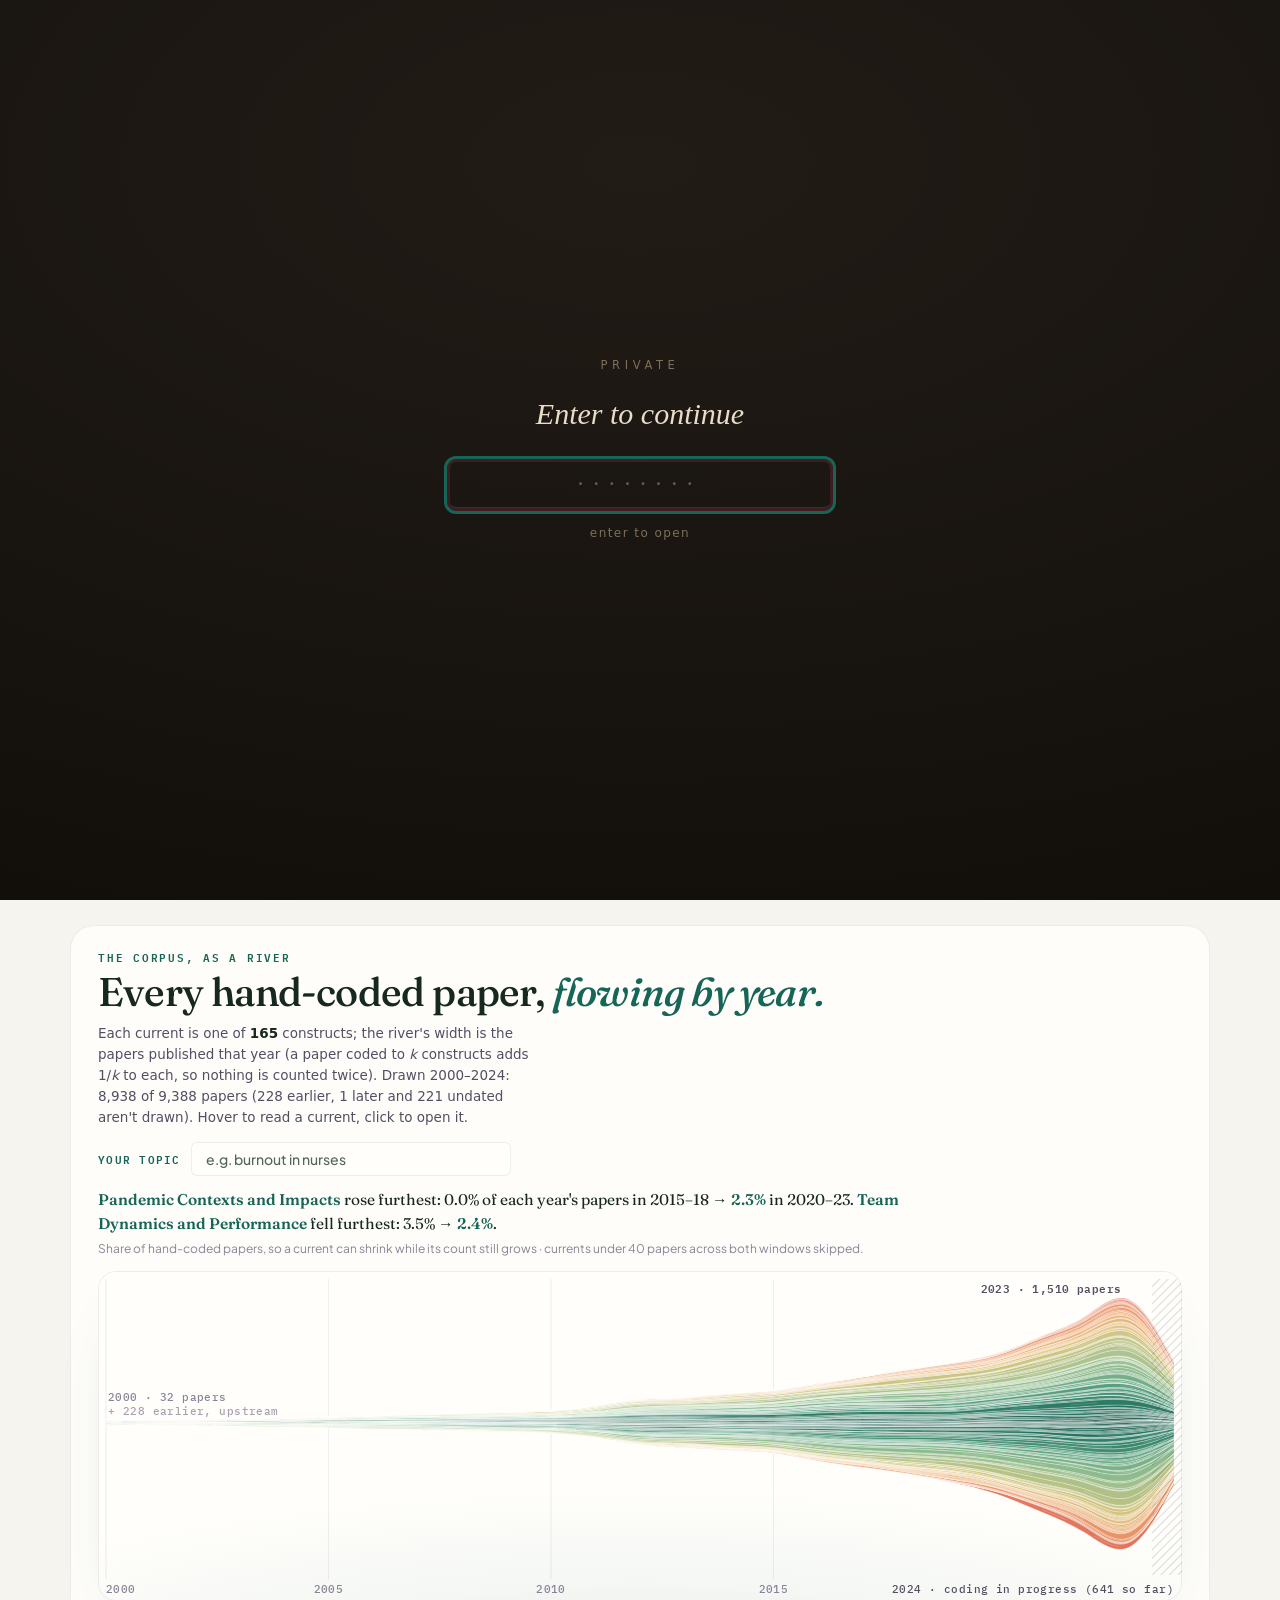
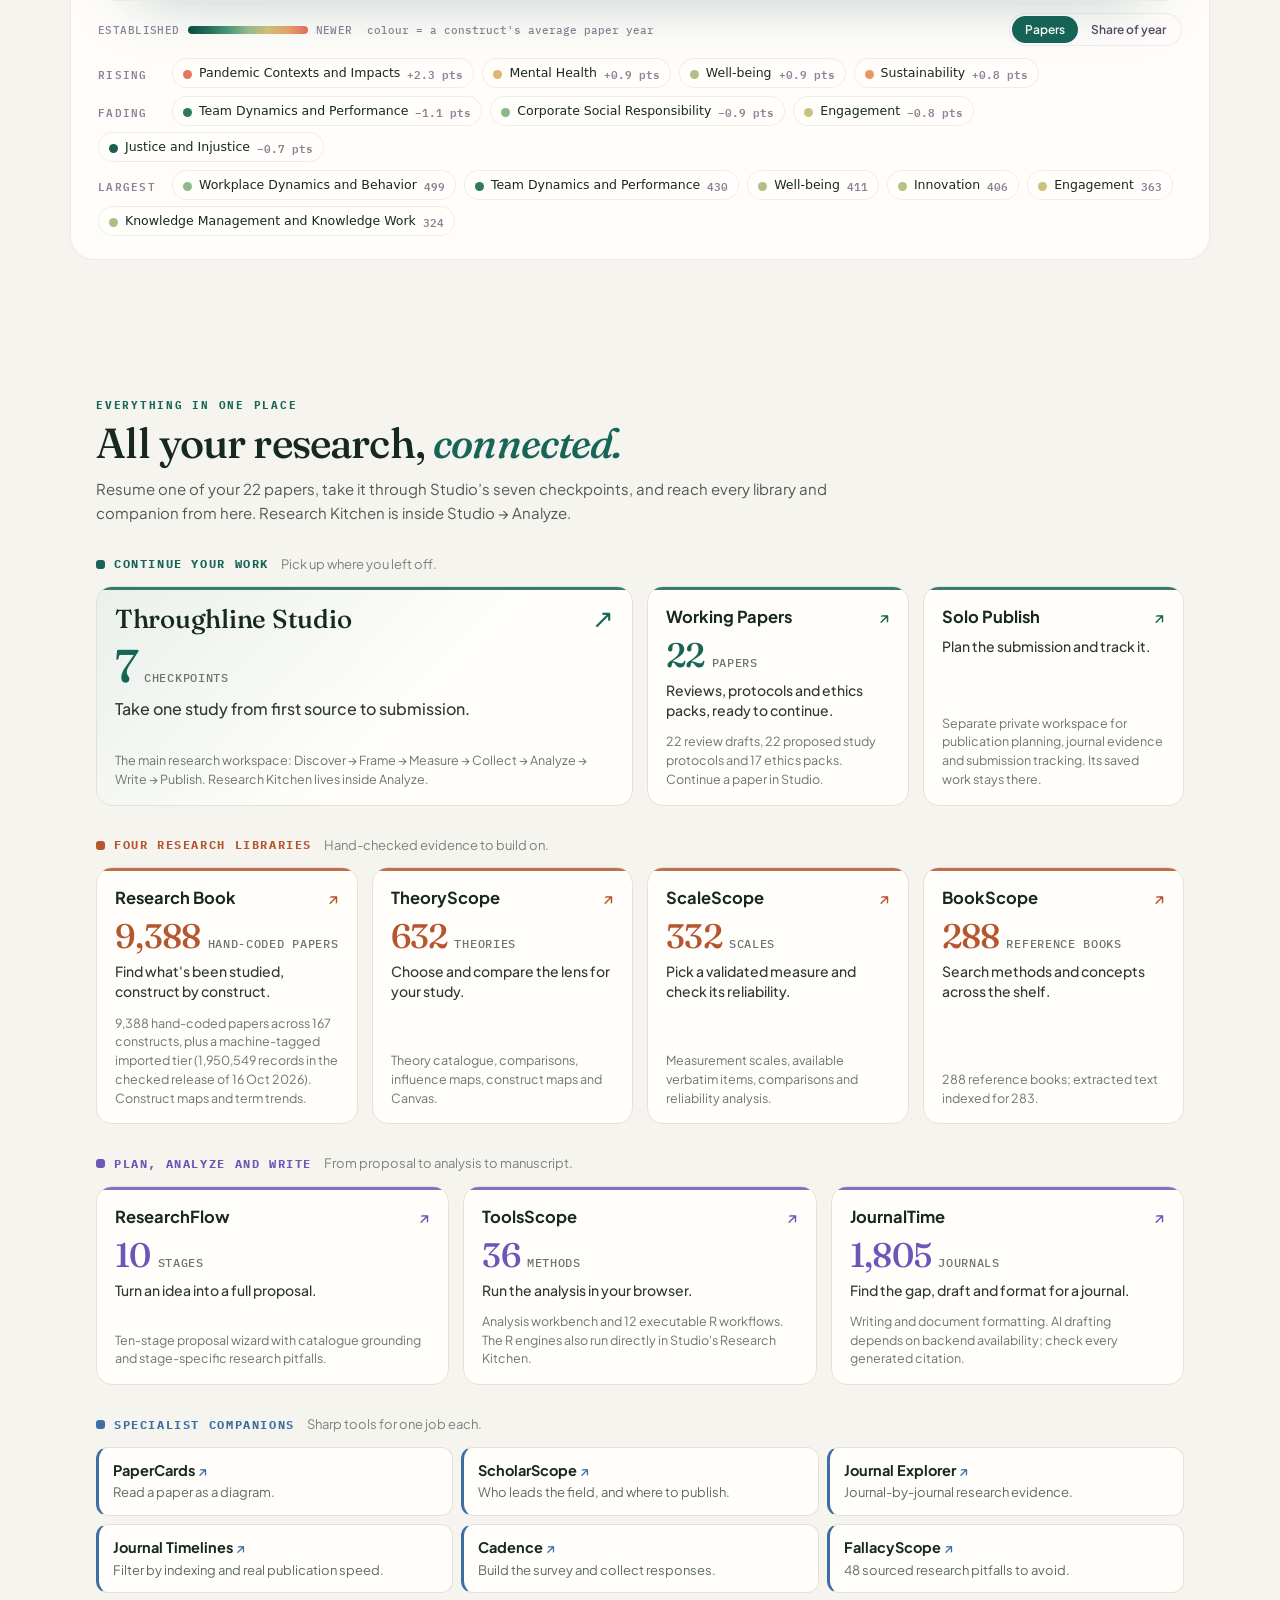
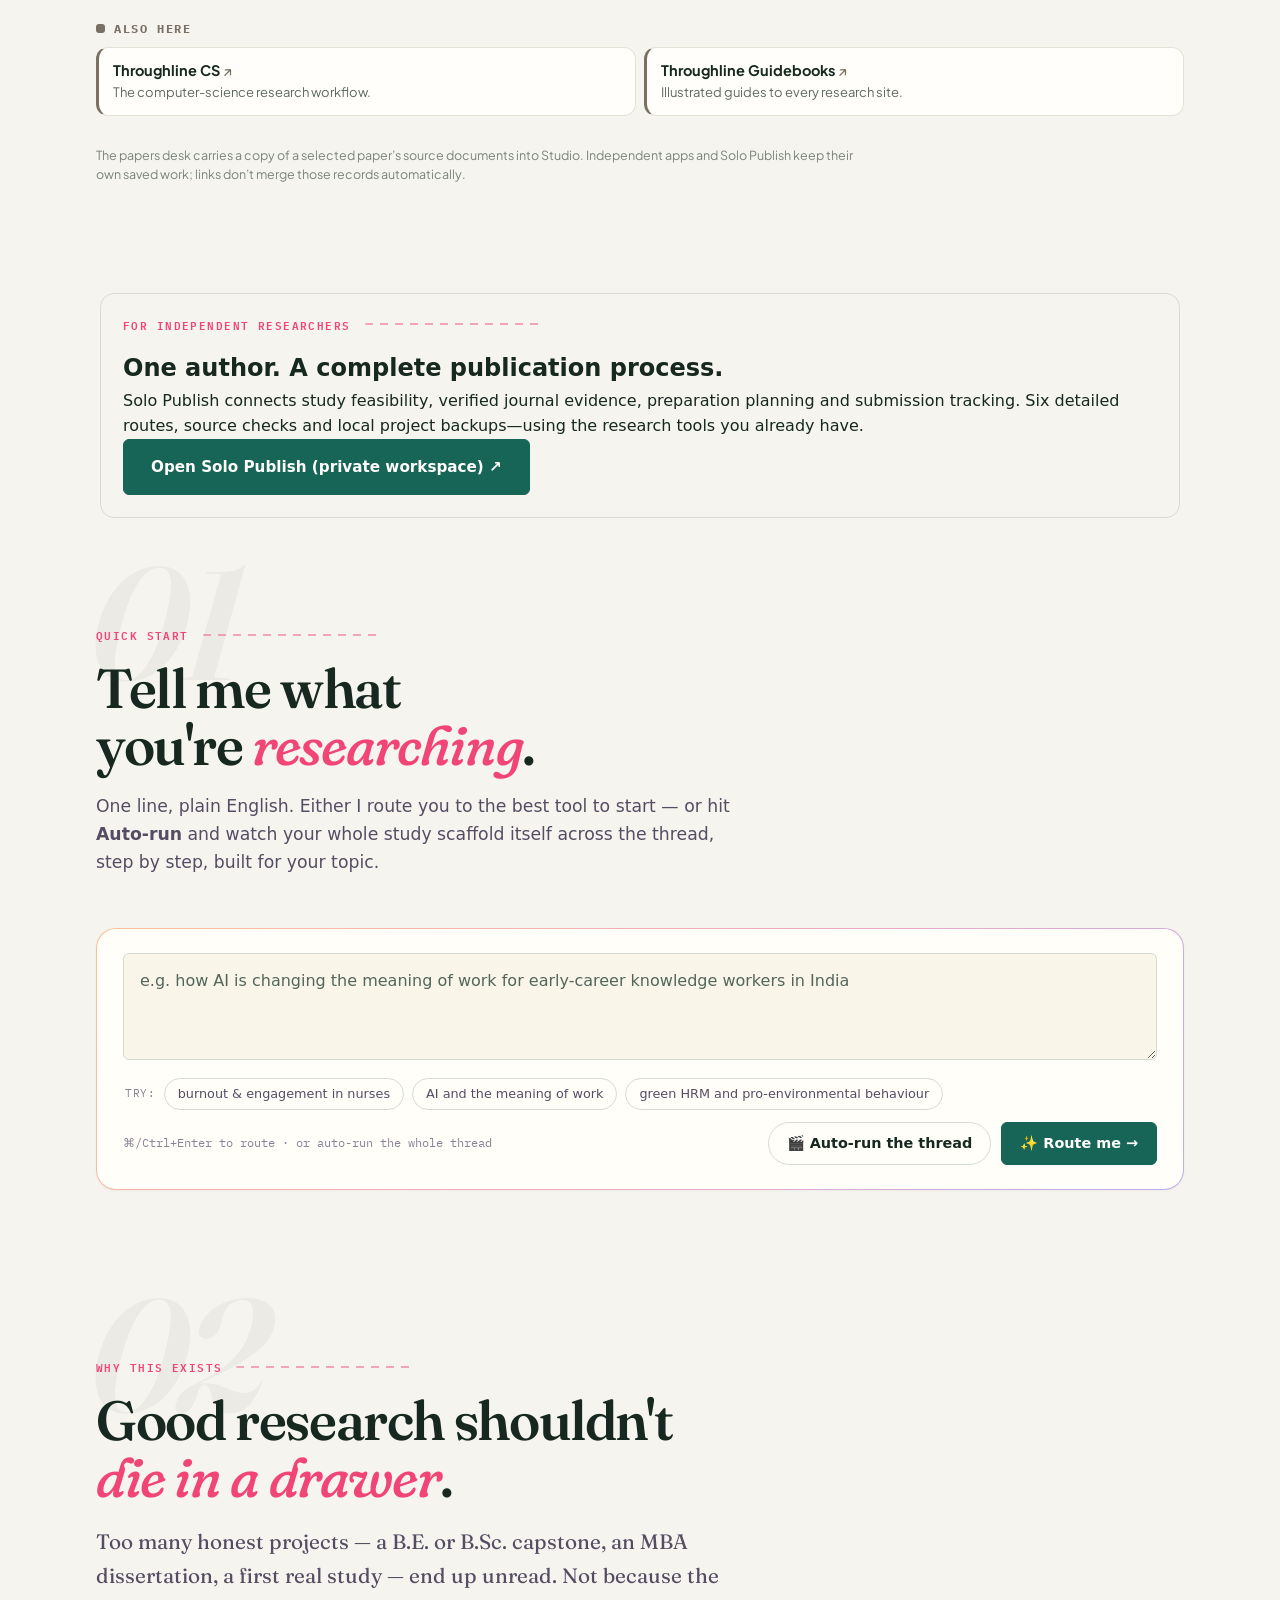
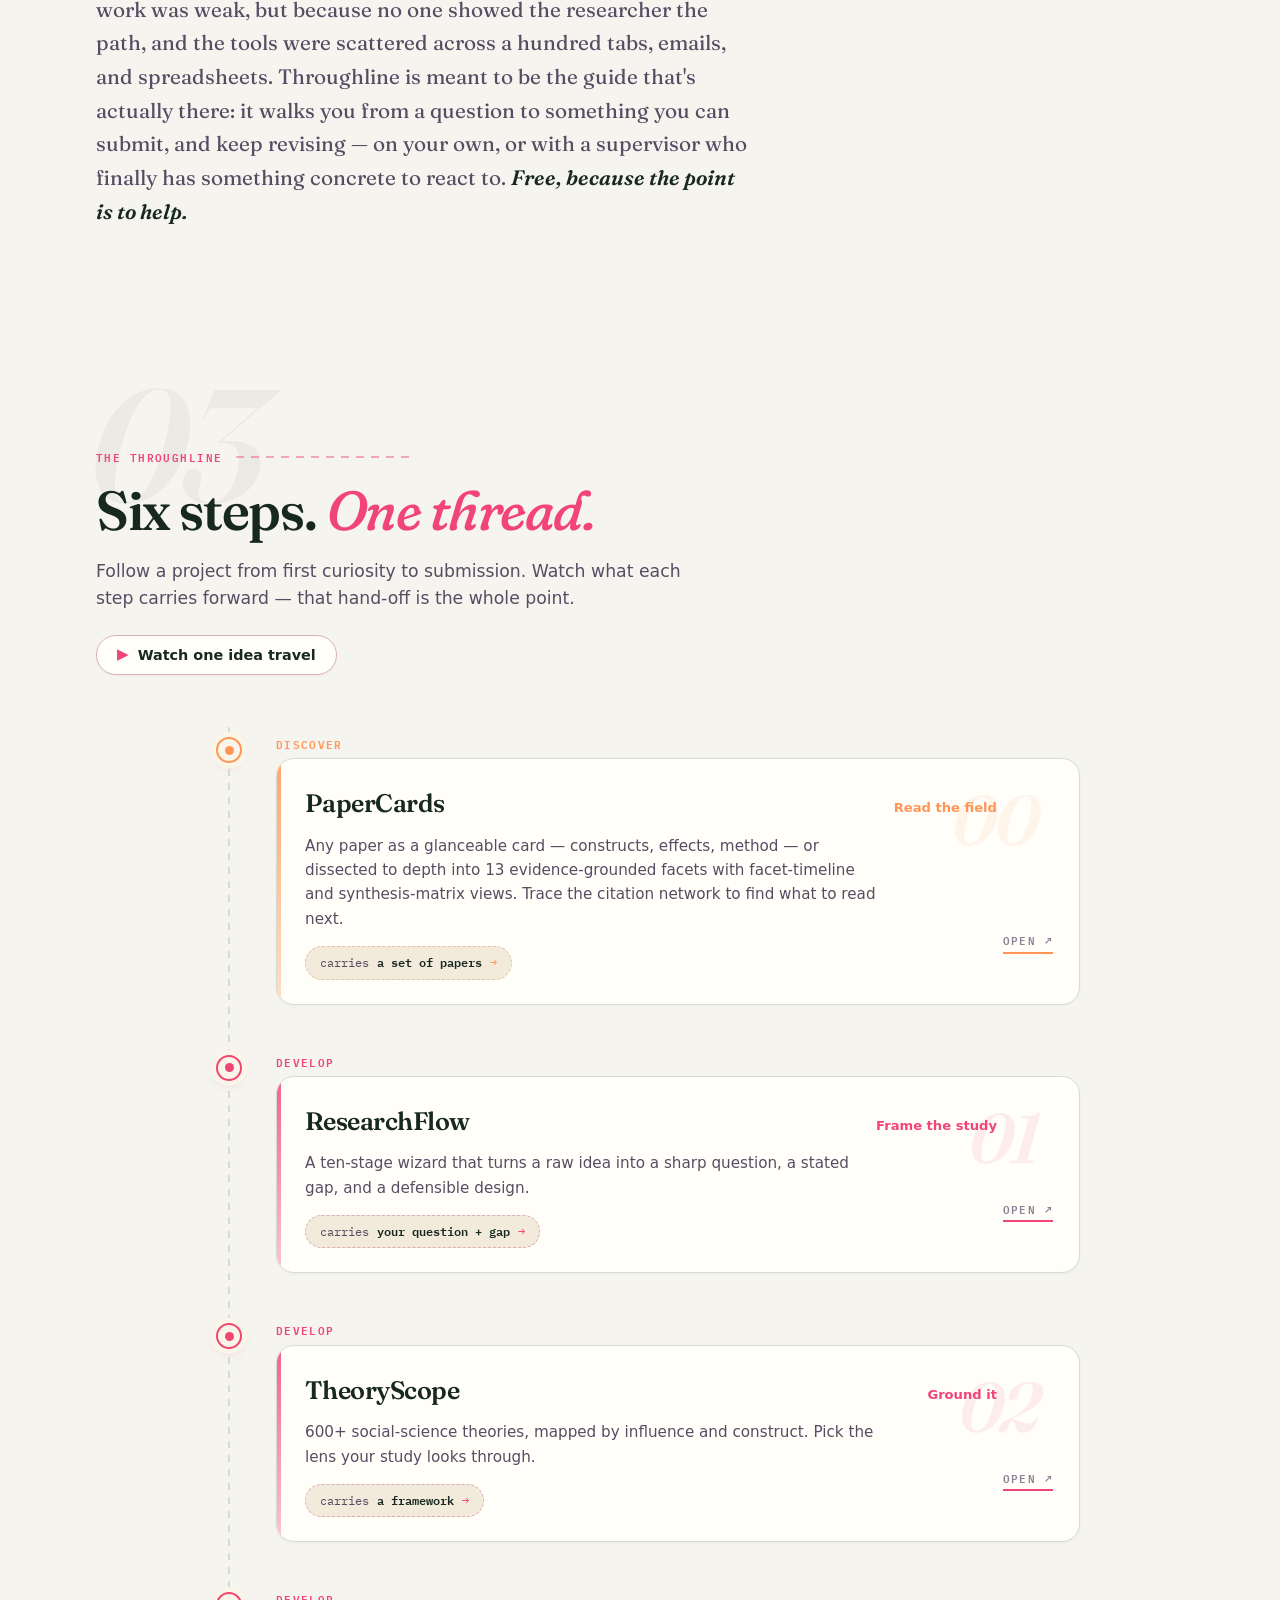
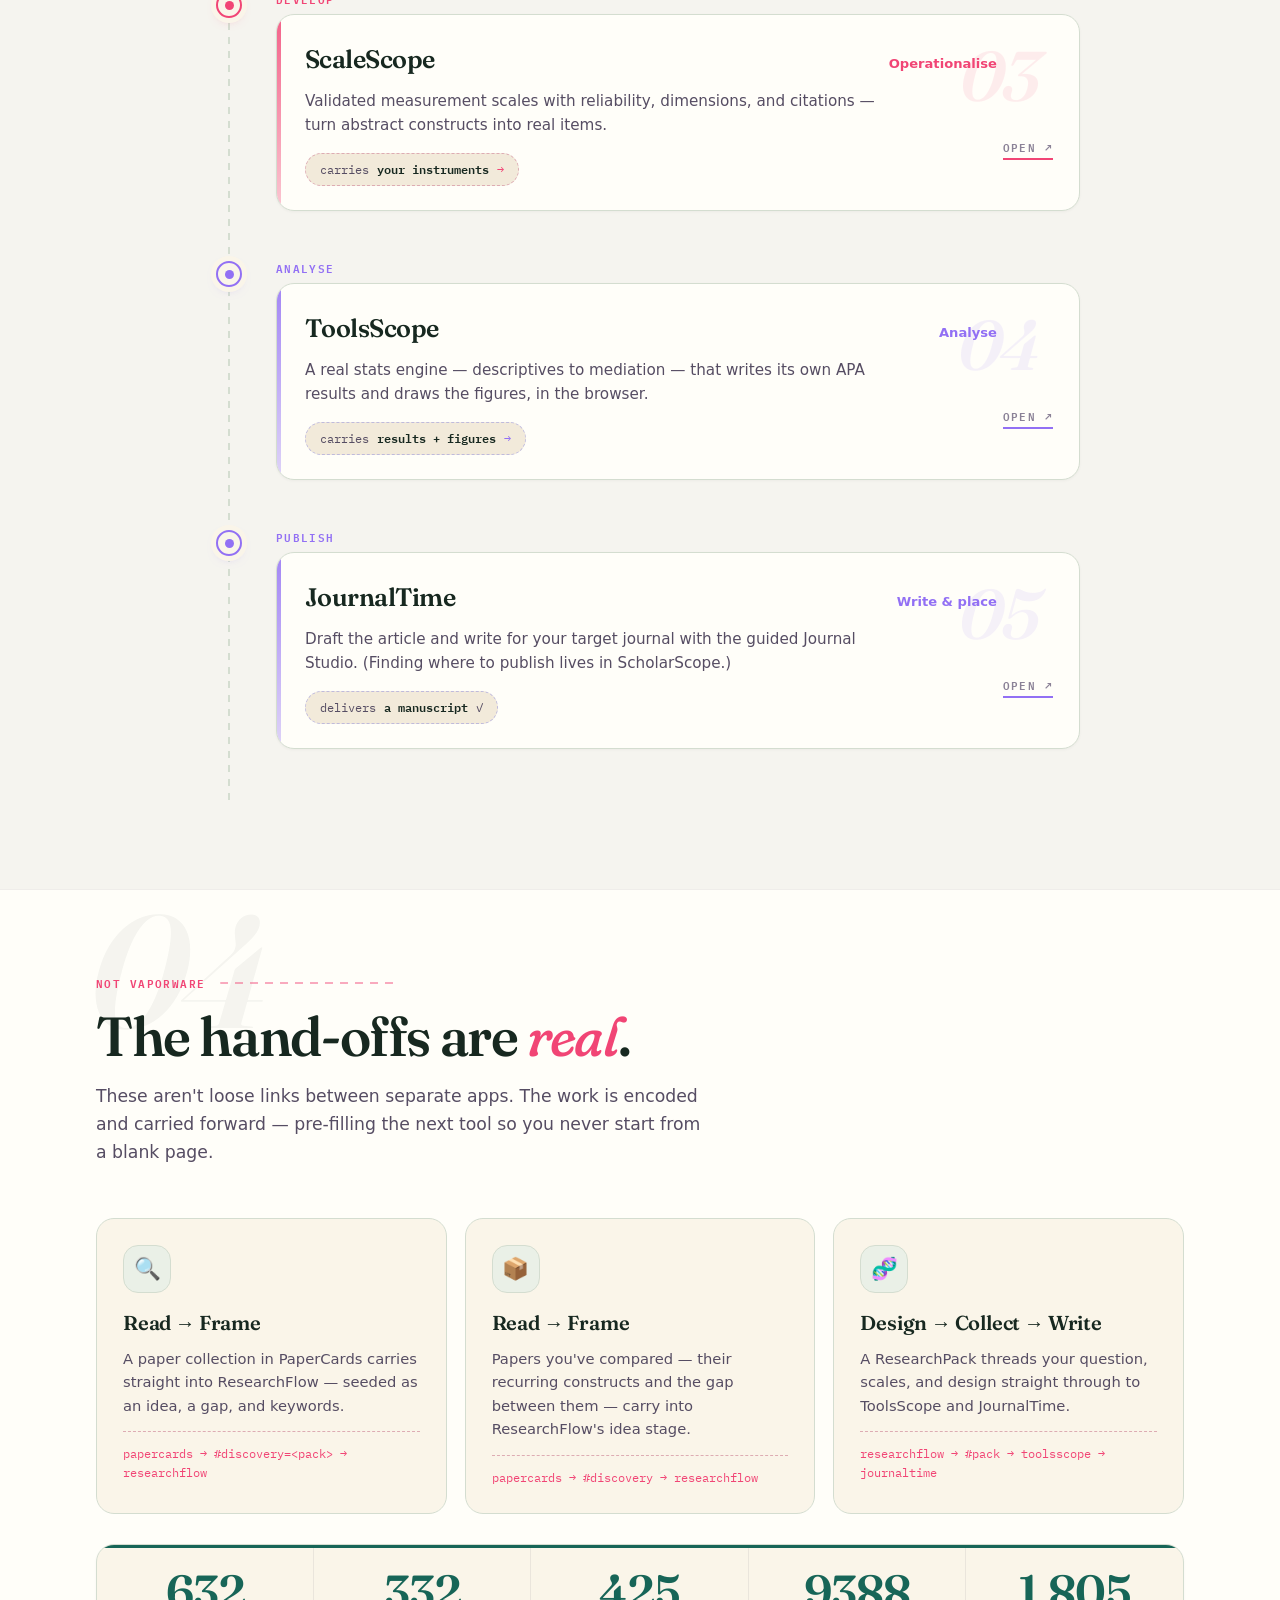
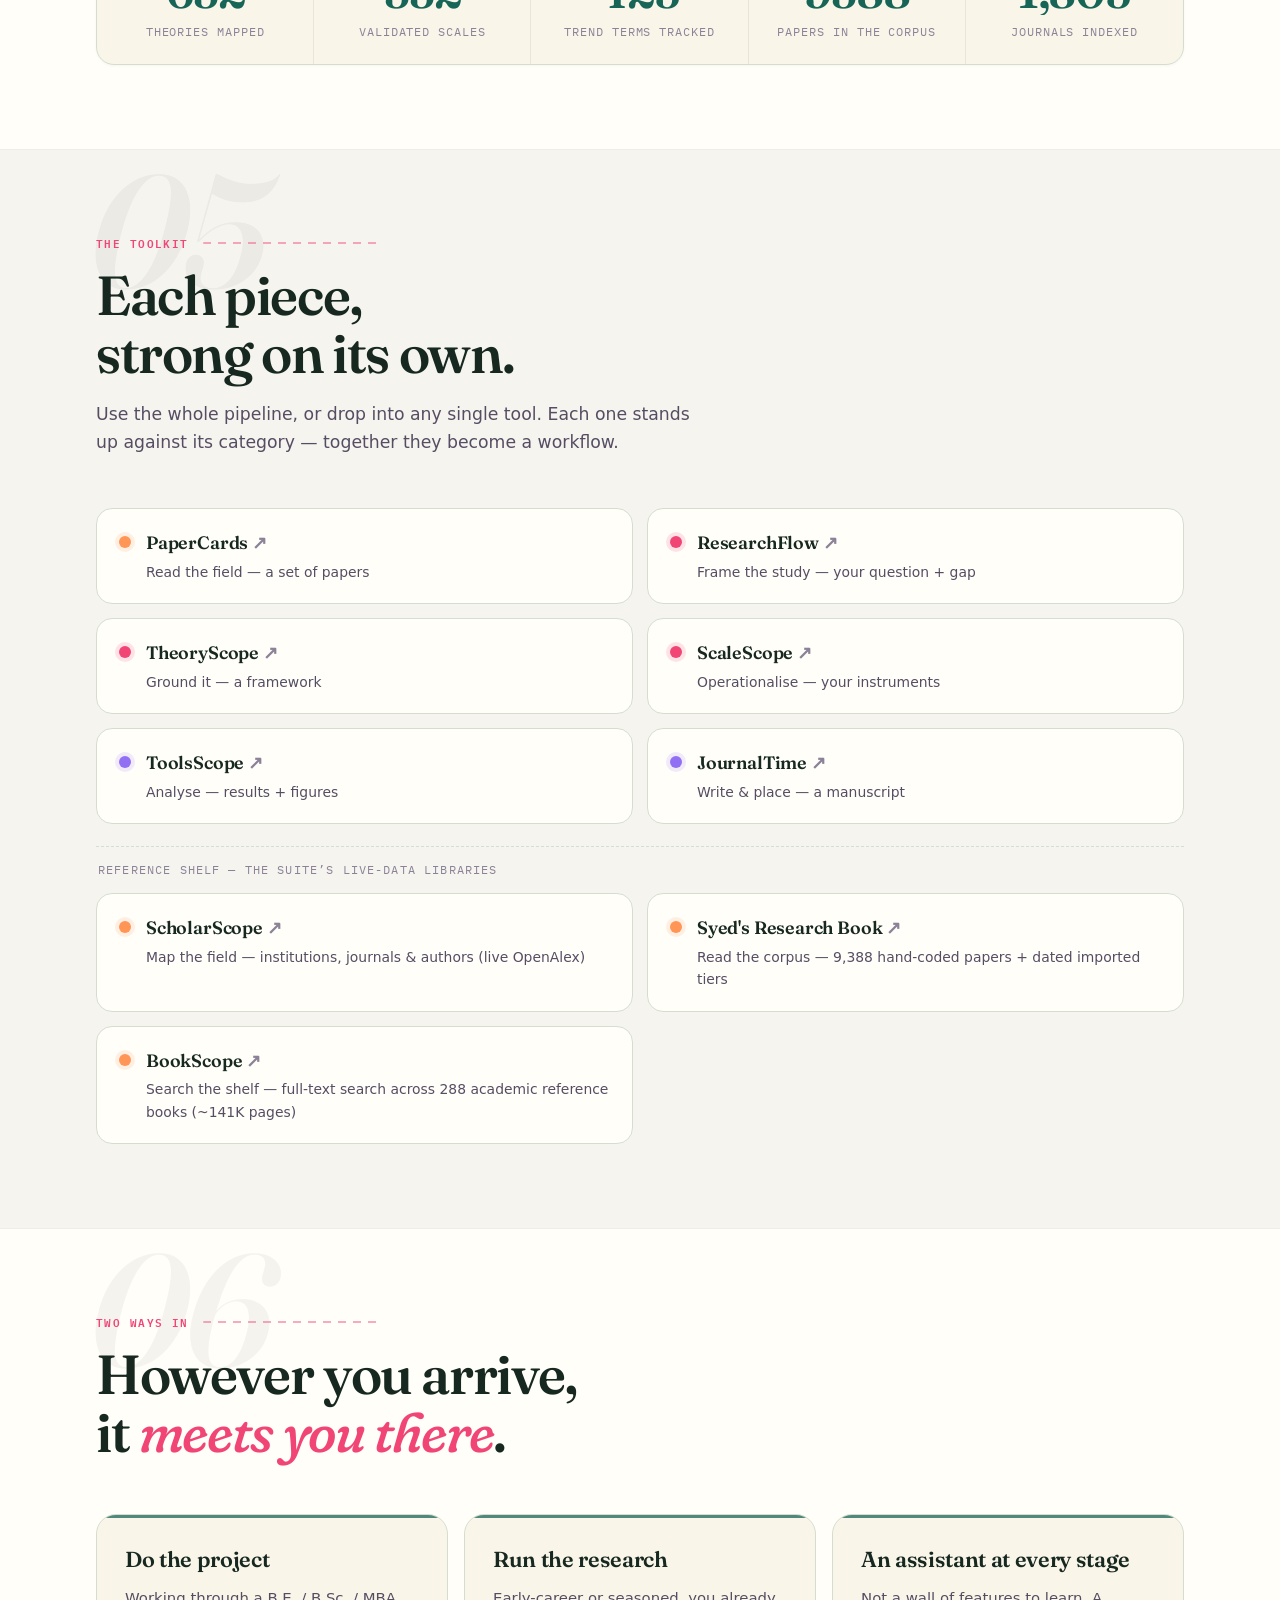
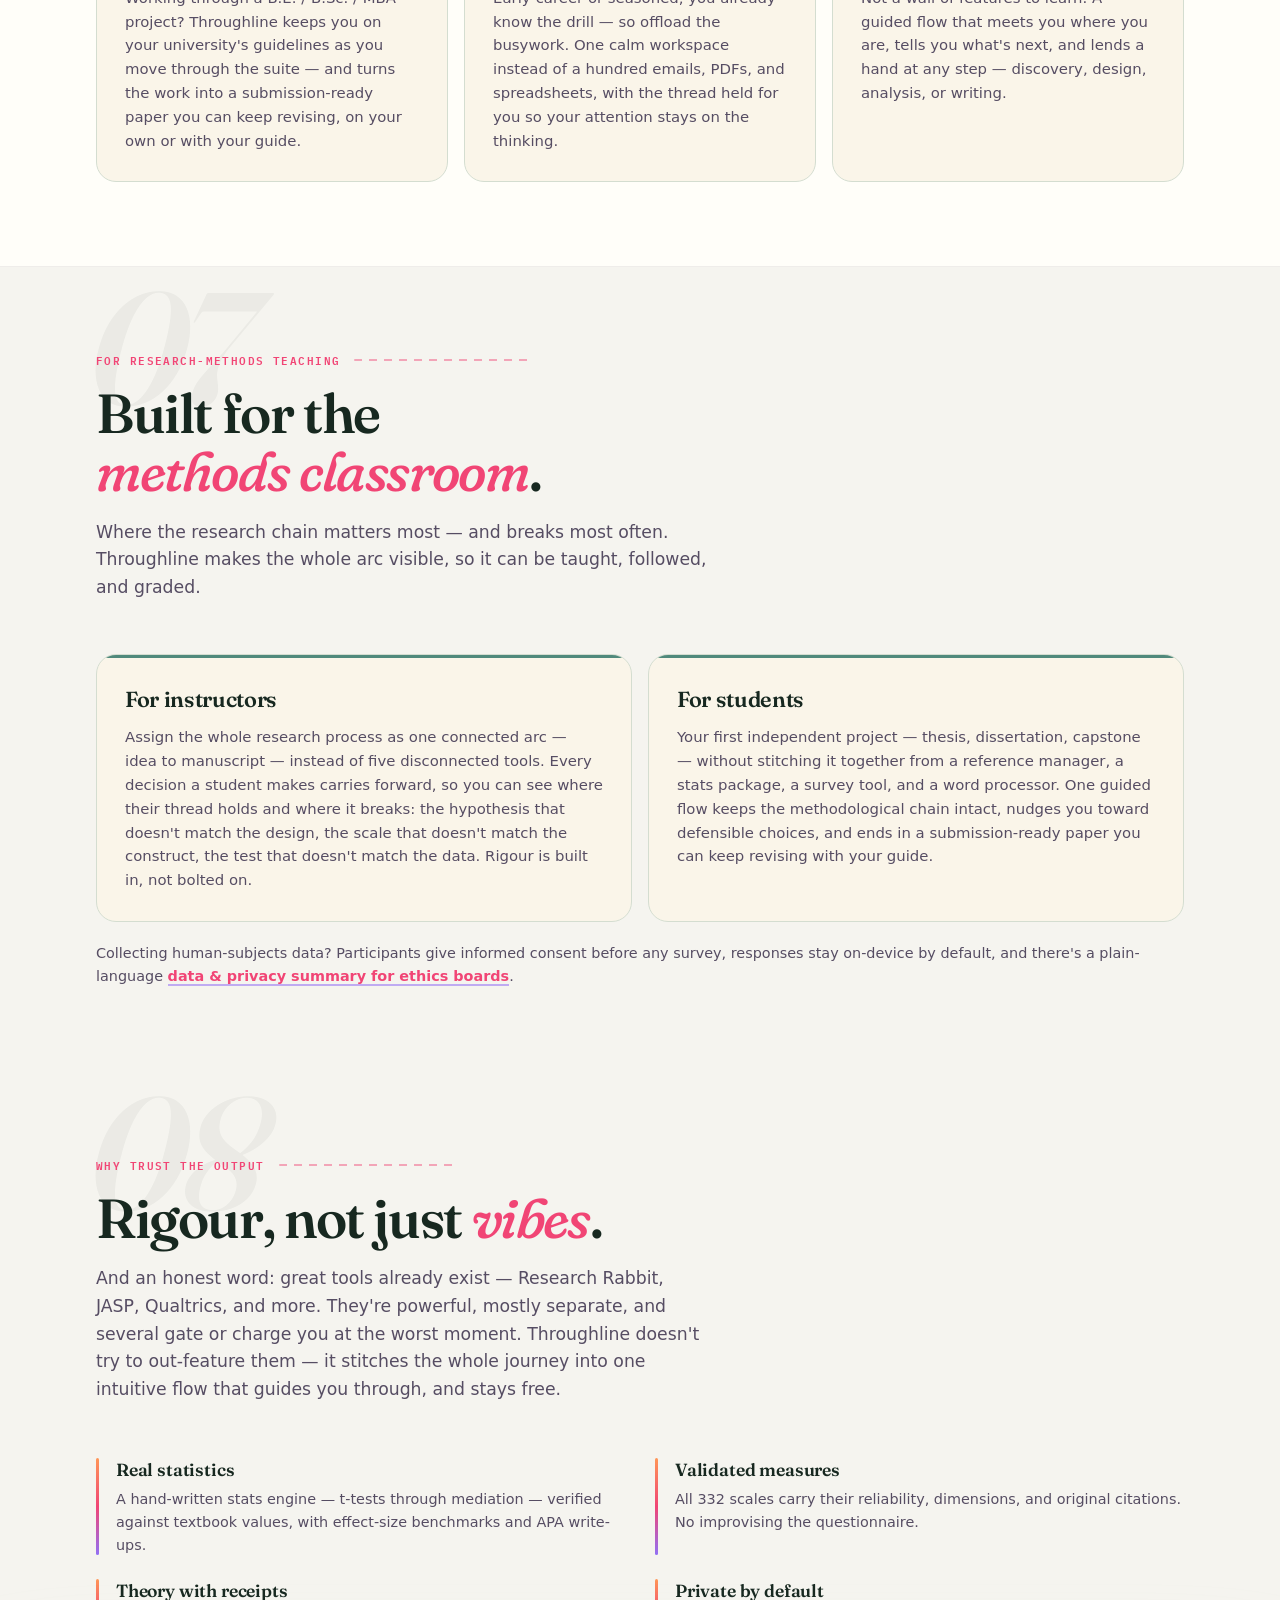
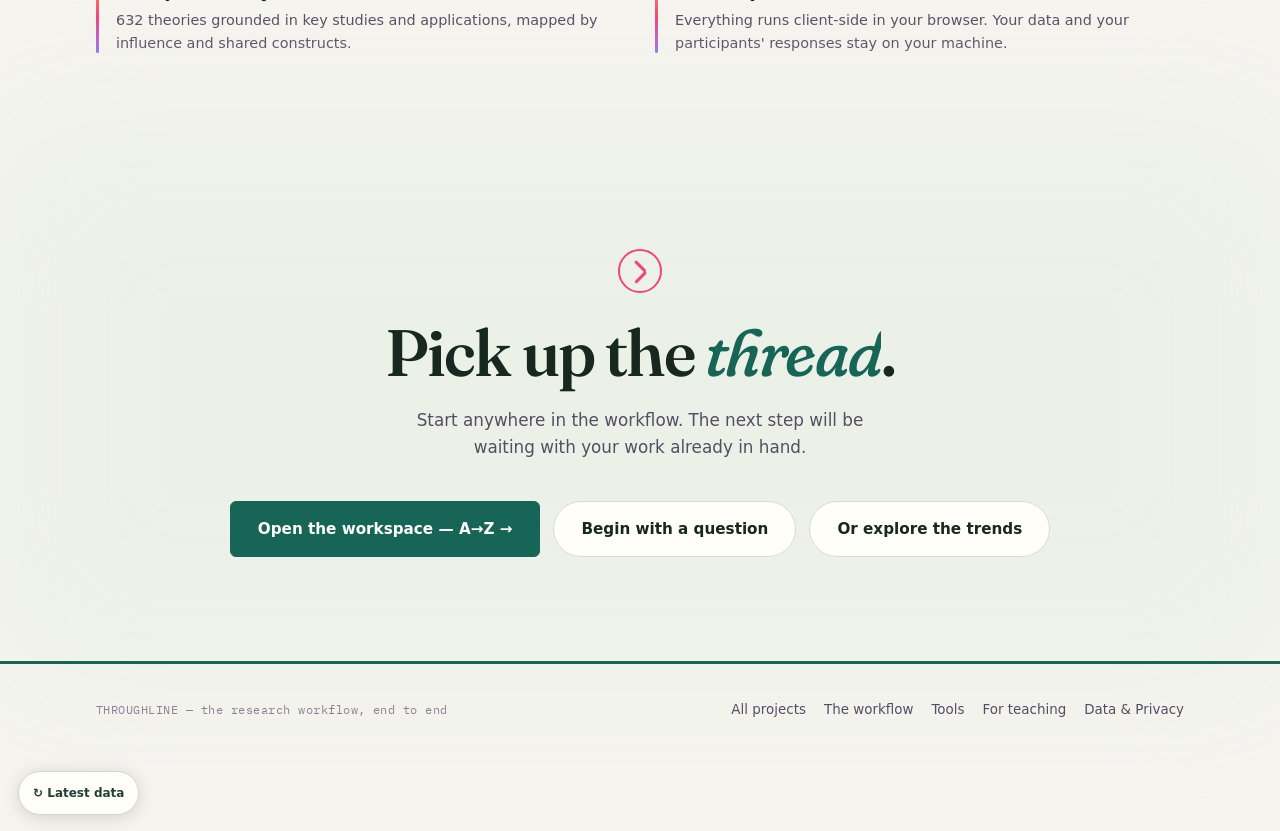
==== commit 7c7d465f: "Bump product-design.css version so cached copies pick up the floating Tour pill fix Co-Authored-By: " ====
--- a/index.html
+++ b/index.html
@@ -1048,7 +1048,7 @@
 mk();if(document.readyState==="loading")document.addEventListener("DOMContentLoaded",mk);
 })();</script>
 <!-- /SYED-GATE -->
-<link rel="stylesheet" href="product-design.css?v=20261010">
+<link rel="stylesheet" href="product-design.css?v=20261017t">
 <link rel="stylesheet" href="river.css?v=20261015">
 <!-- SYED-PWA -->
 <link rel="manifest" href="manifest.webmanifest">
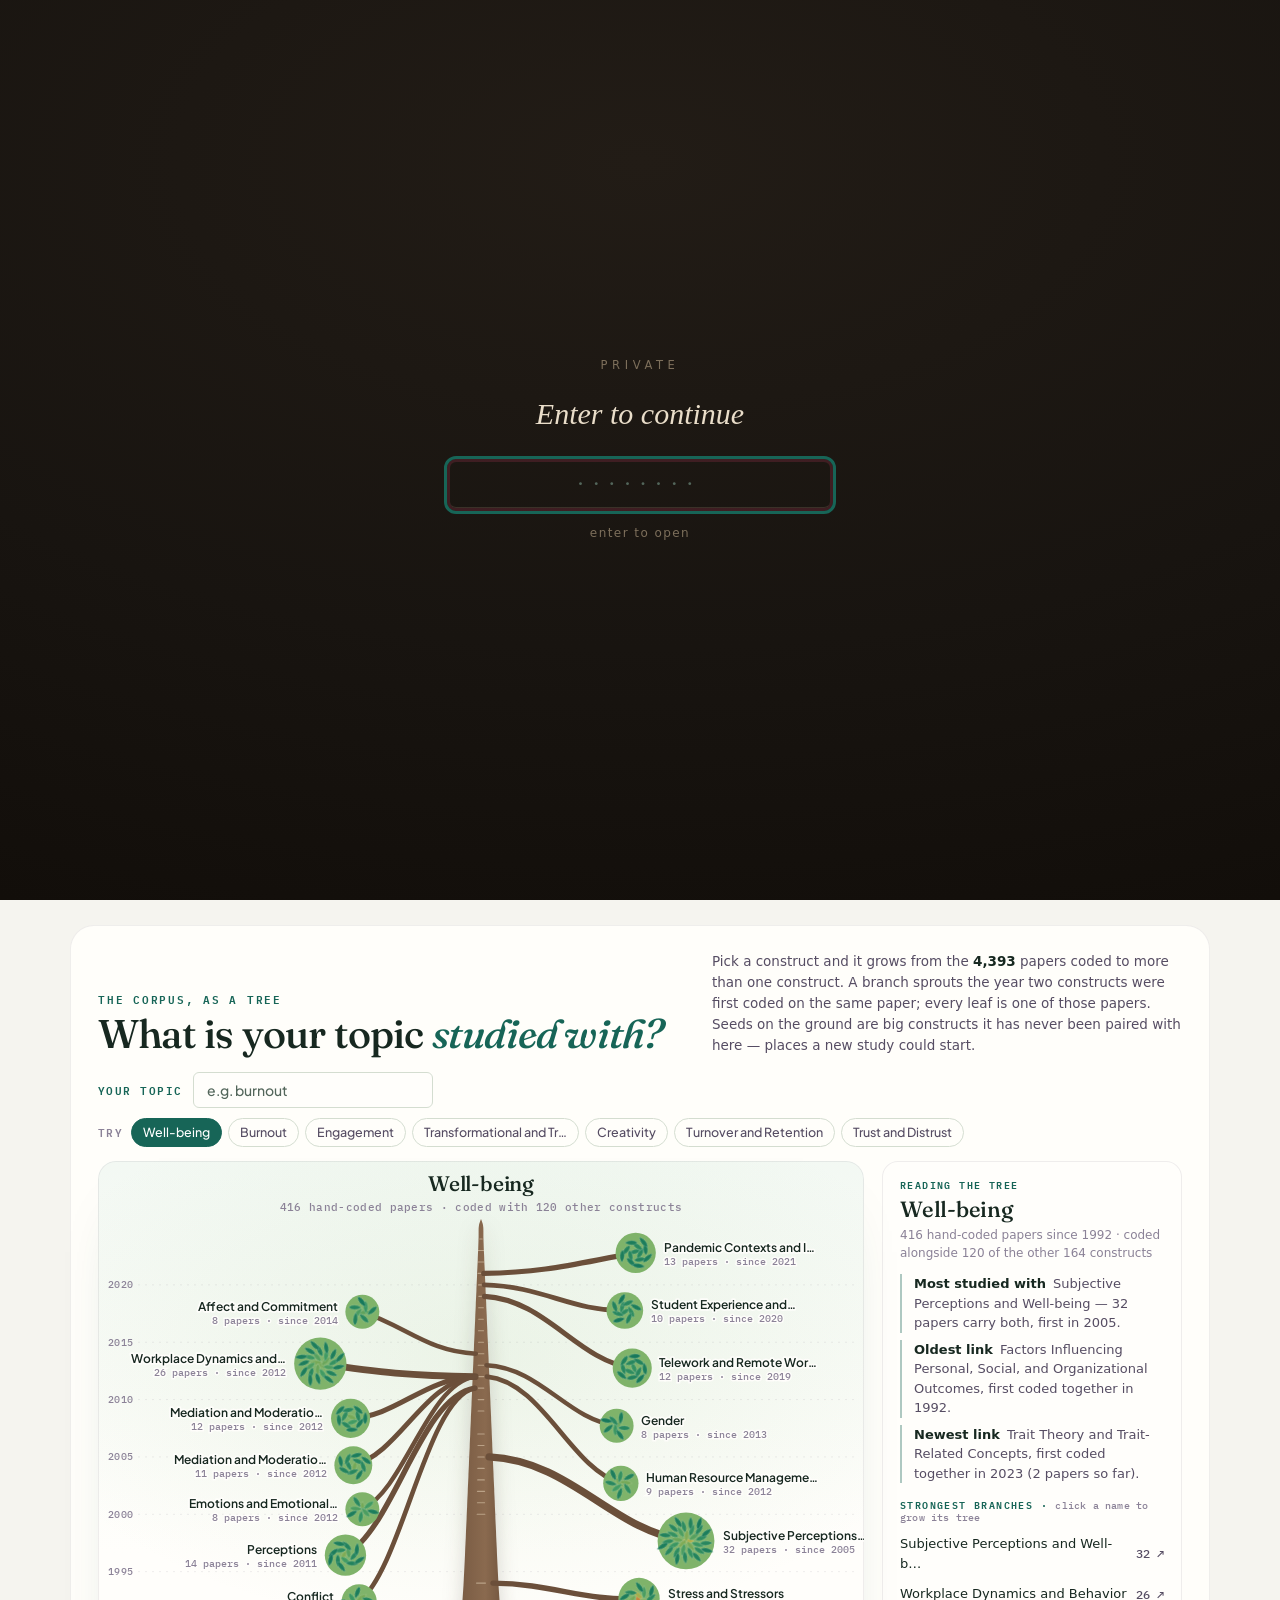
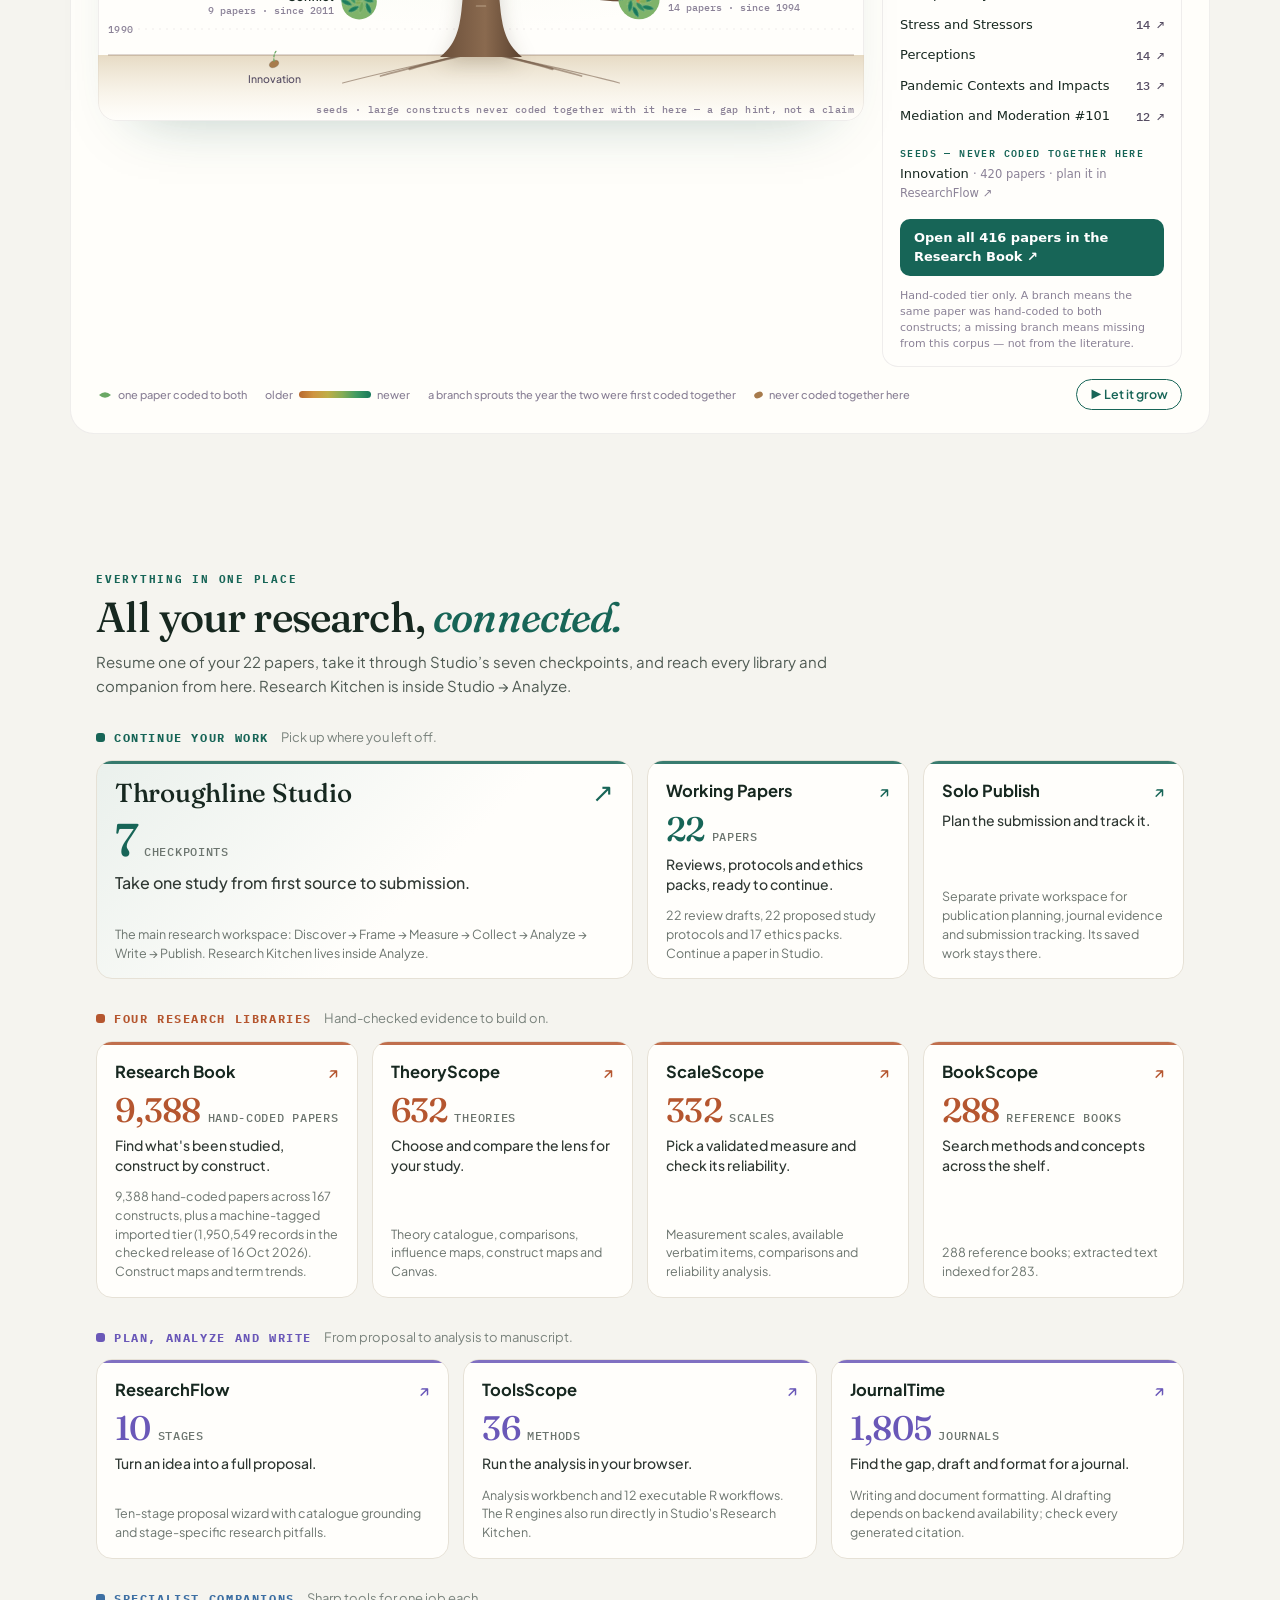
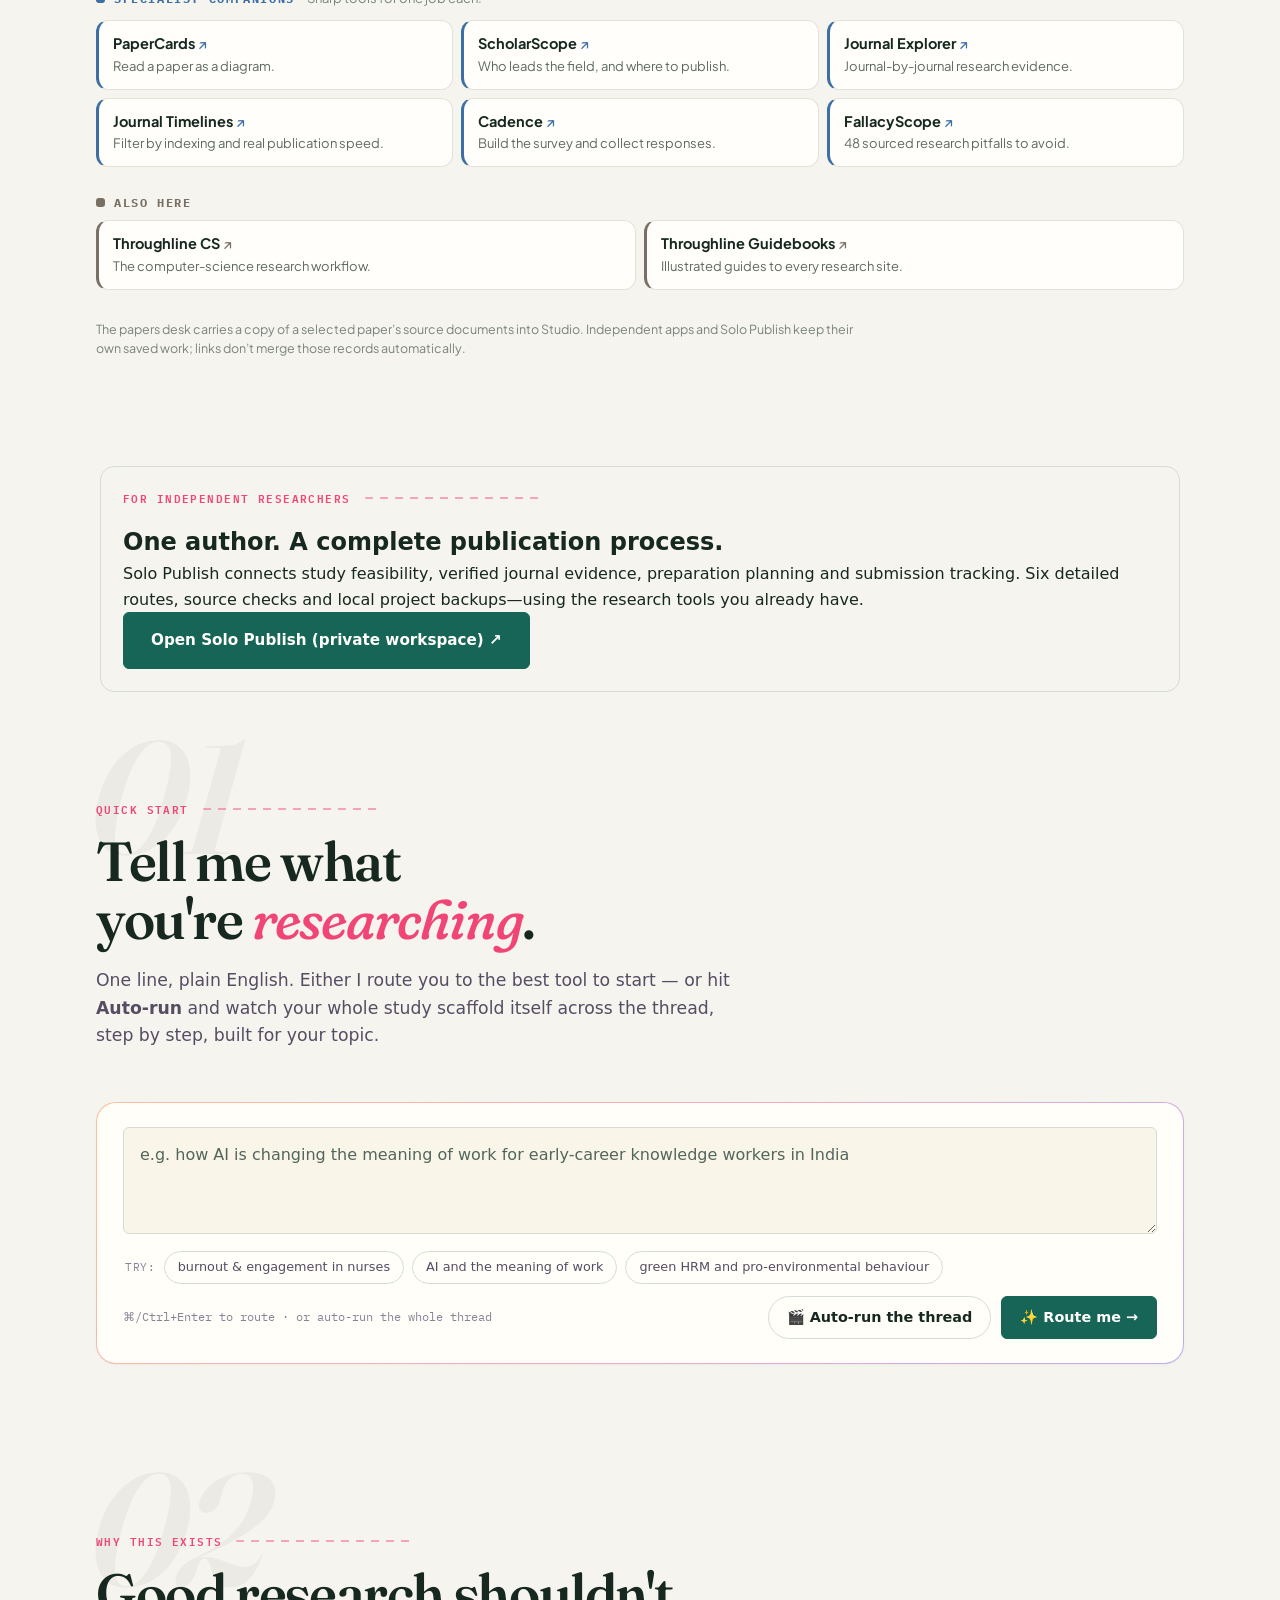
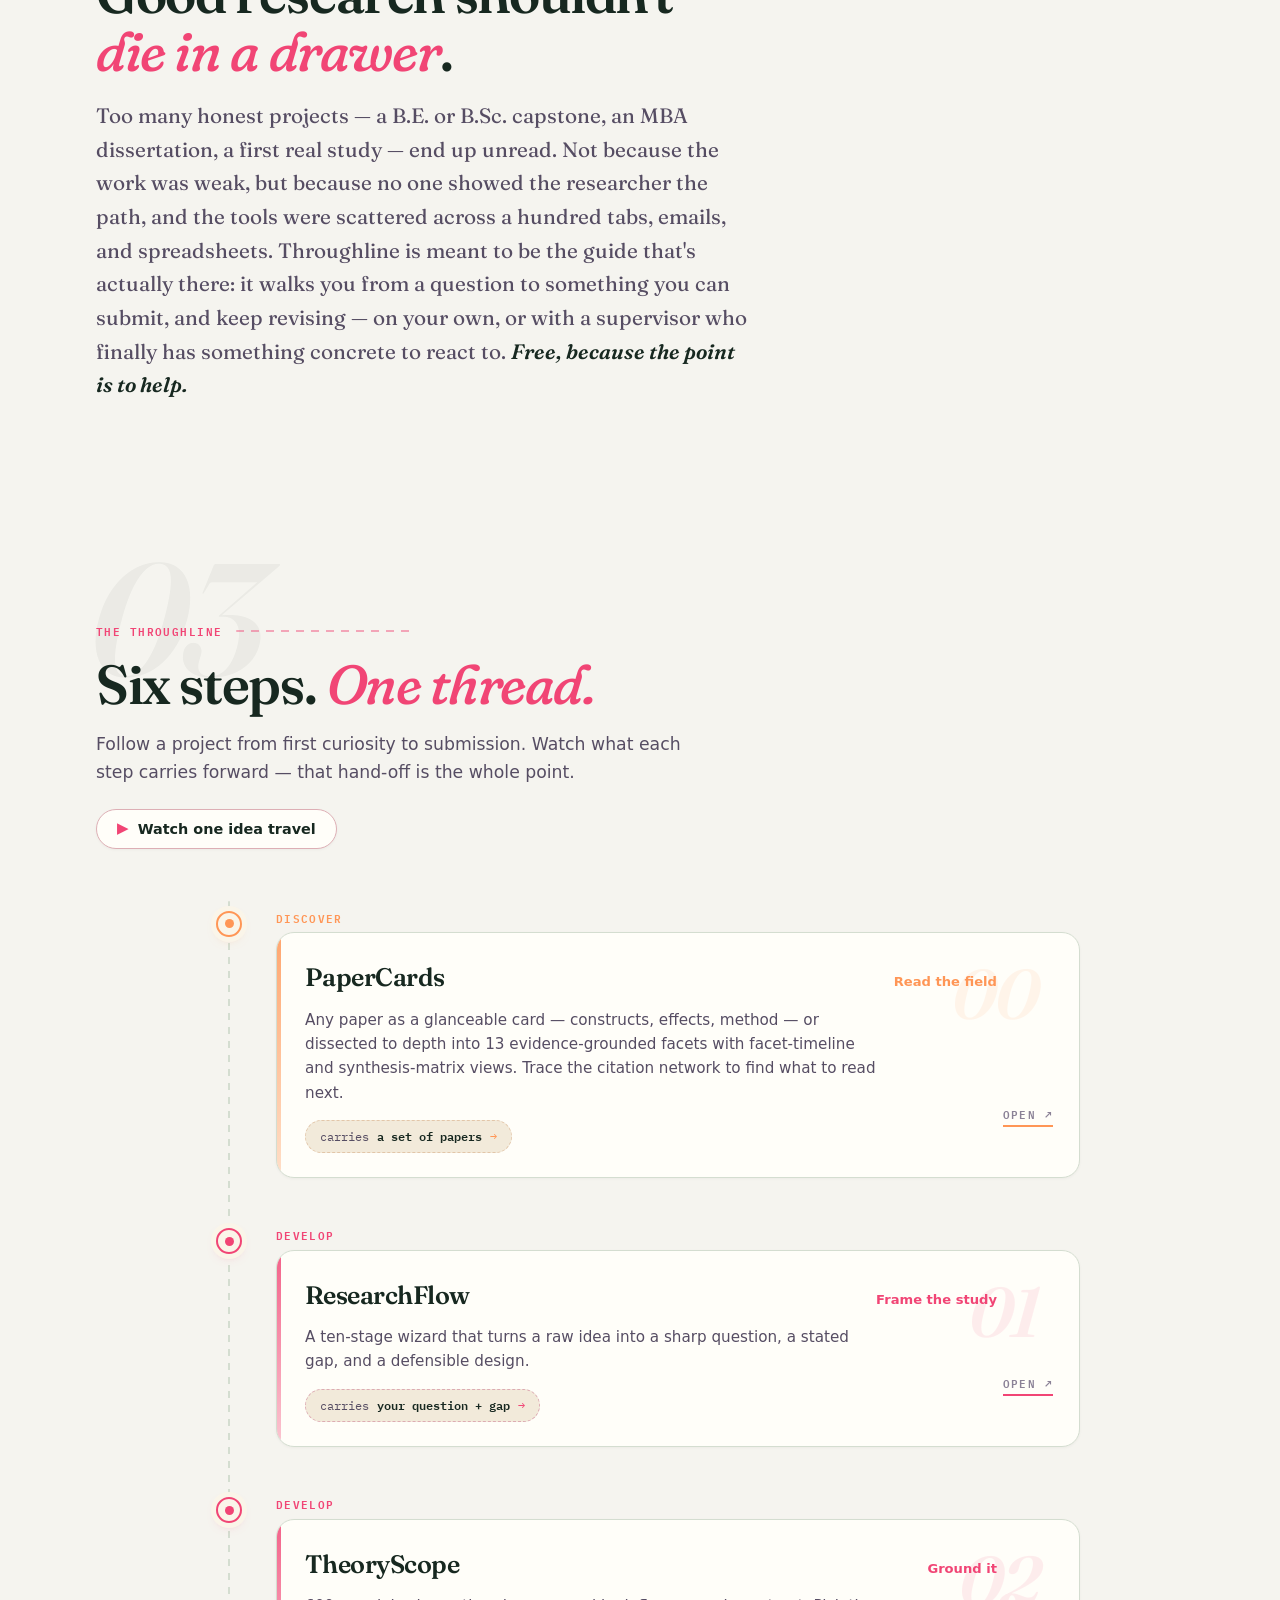
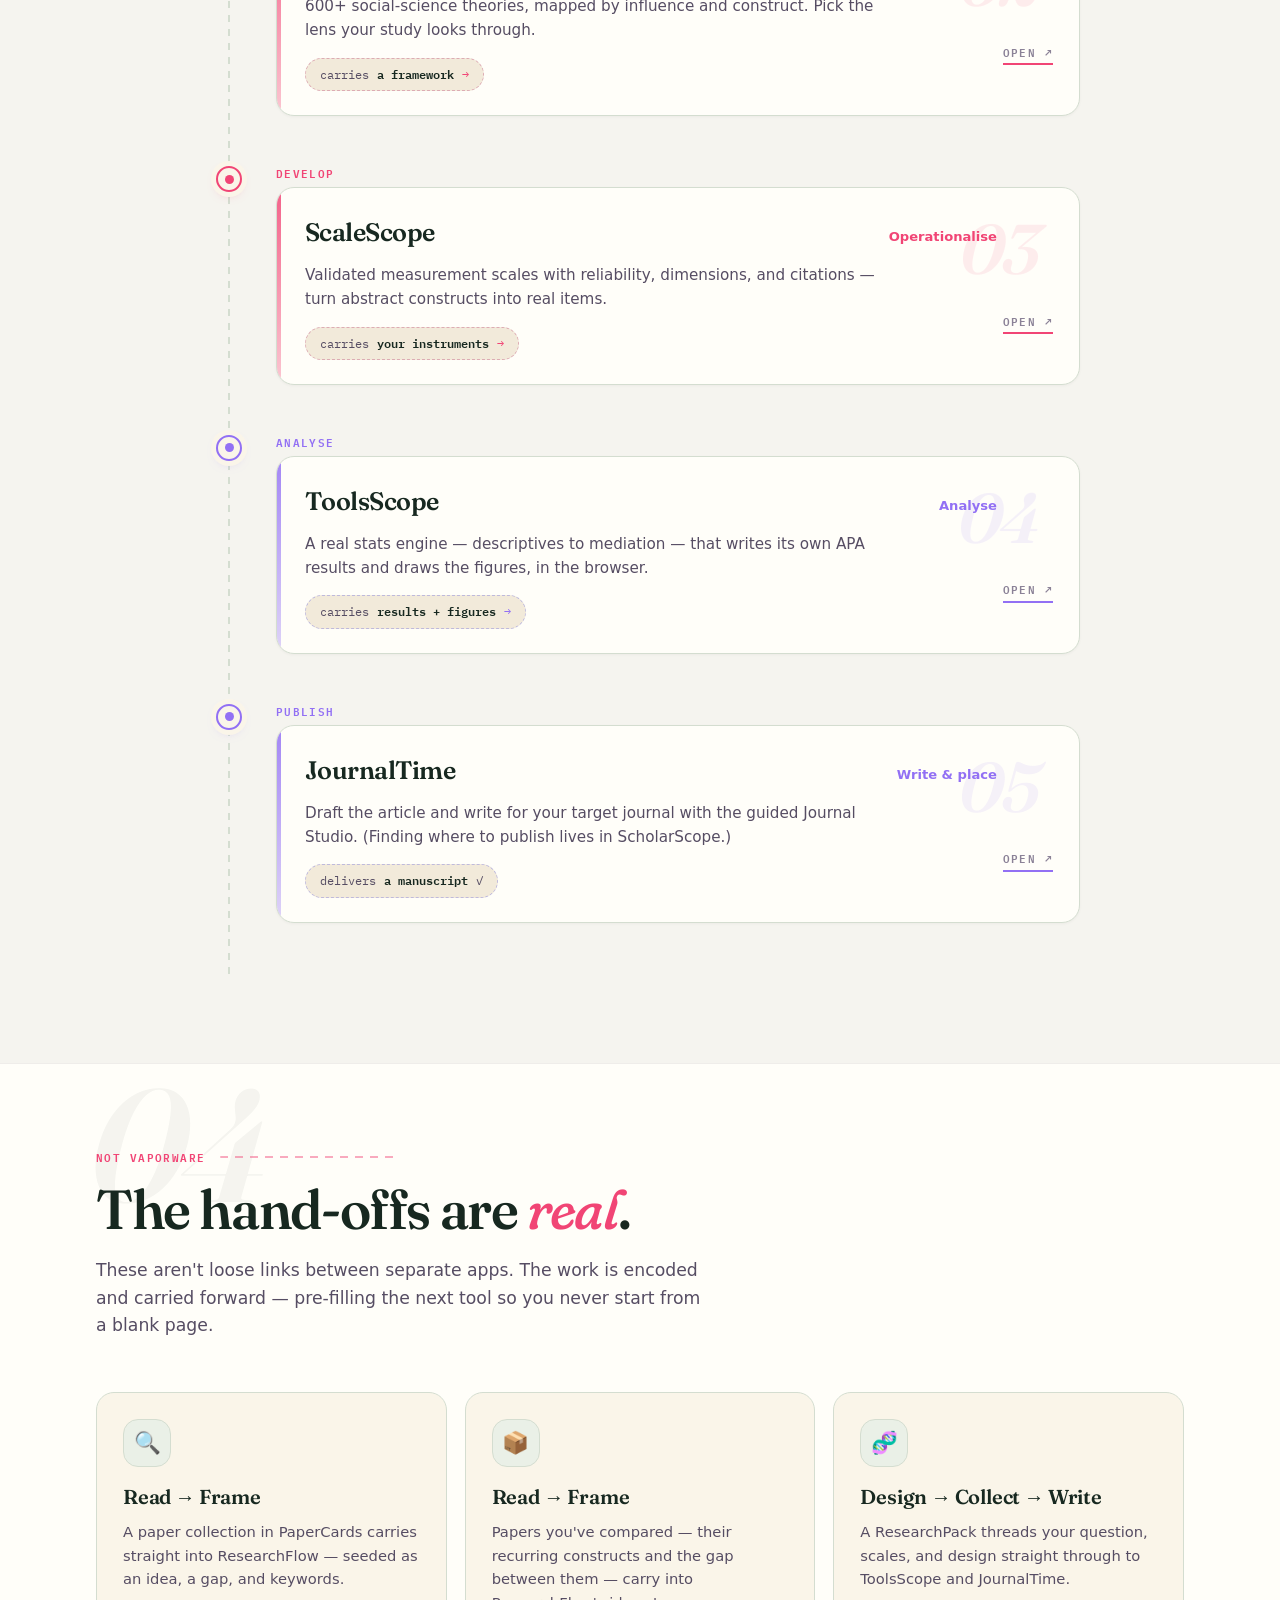
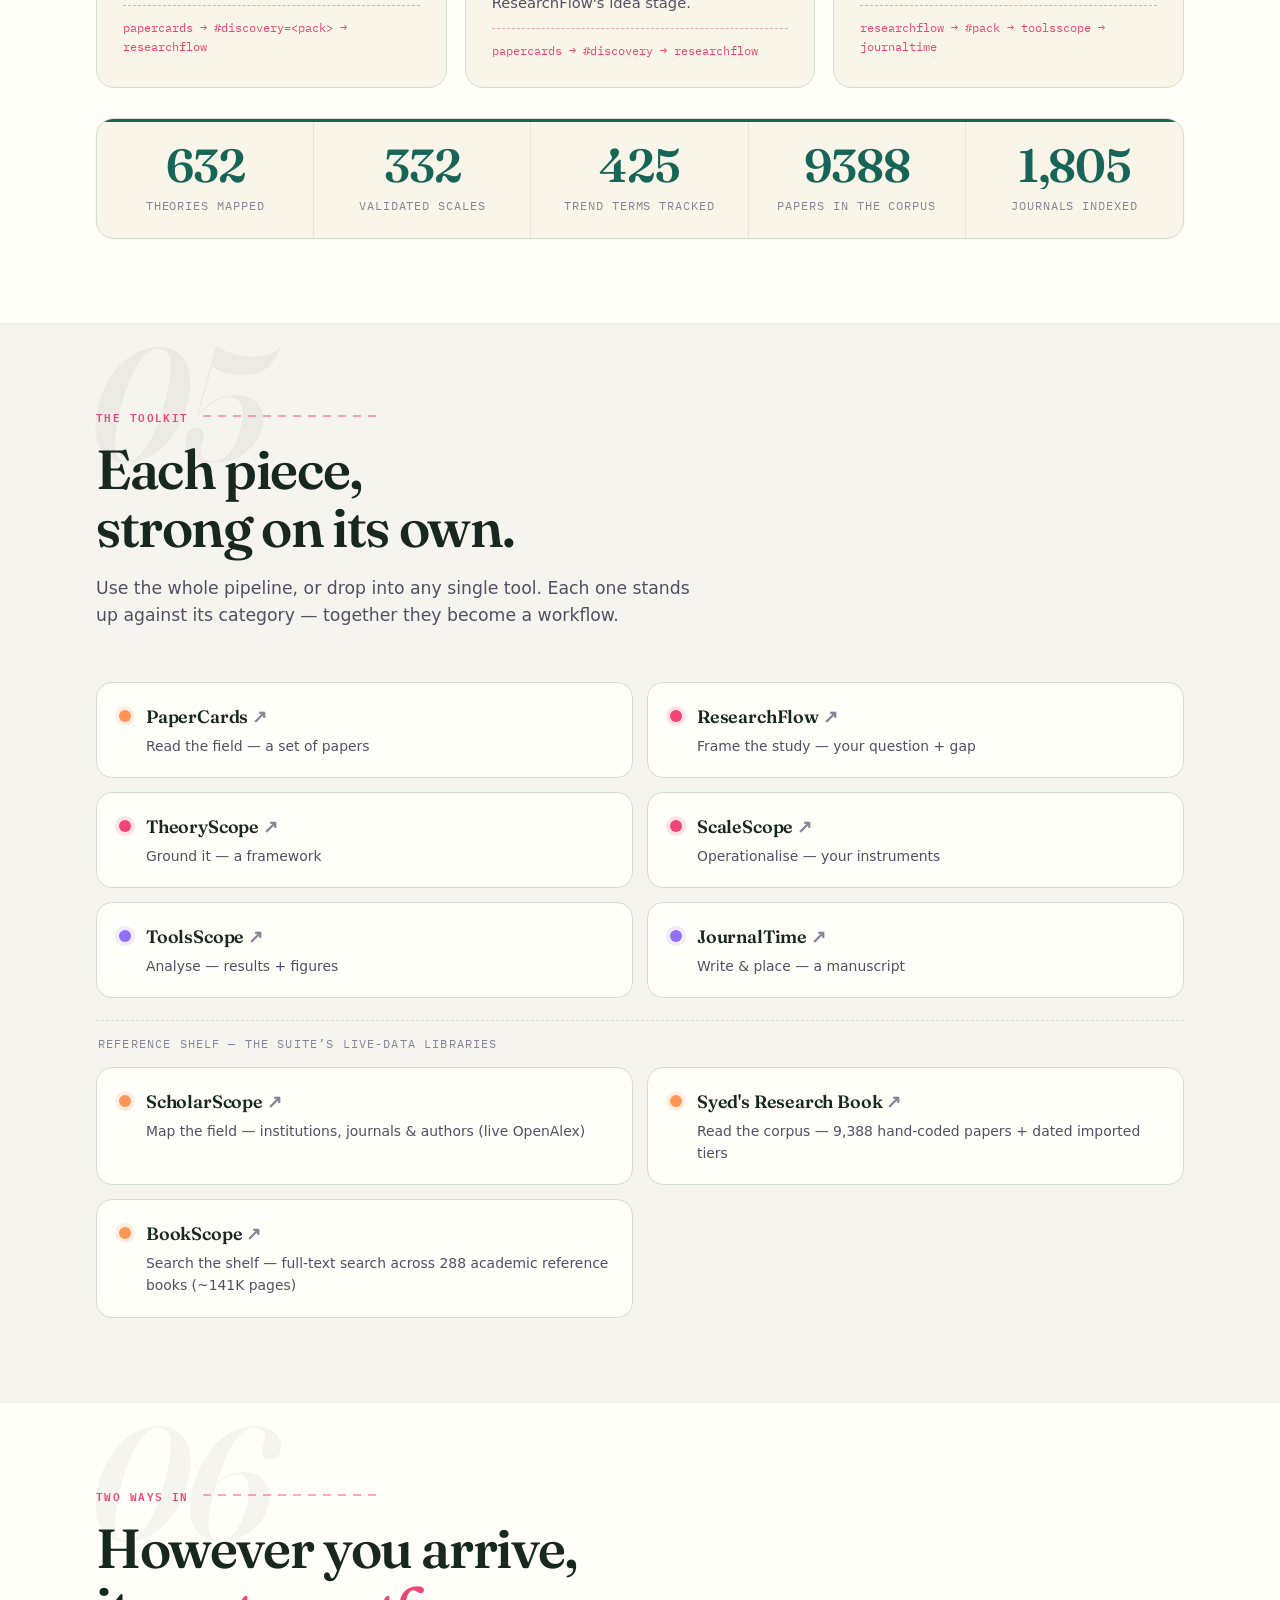
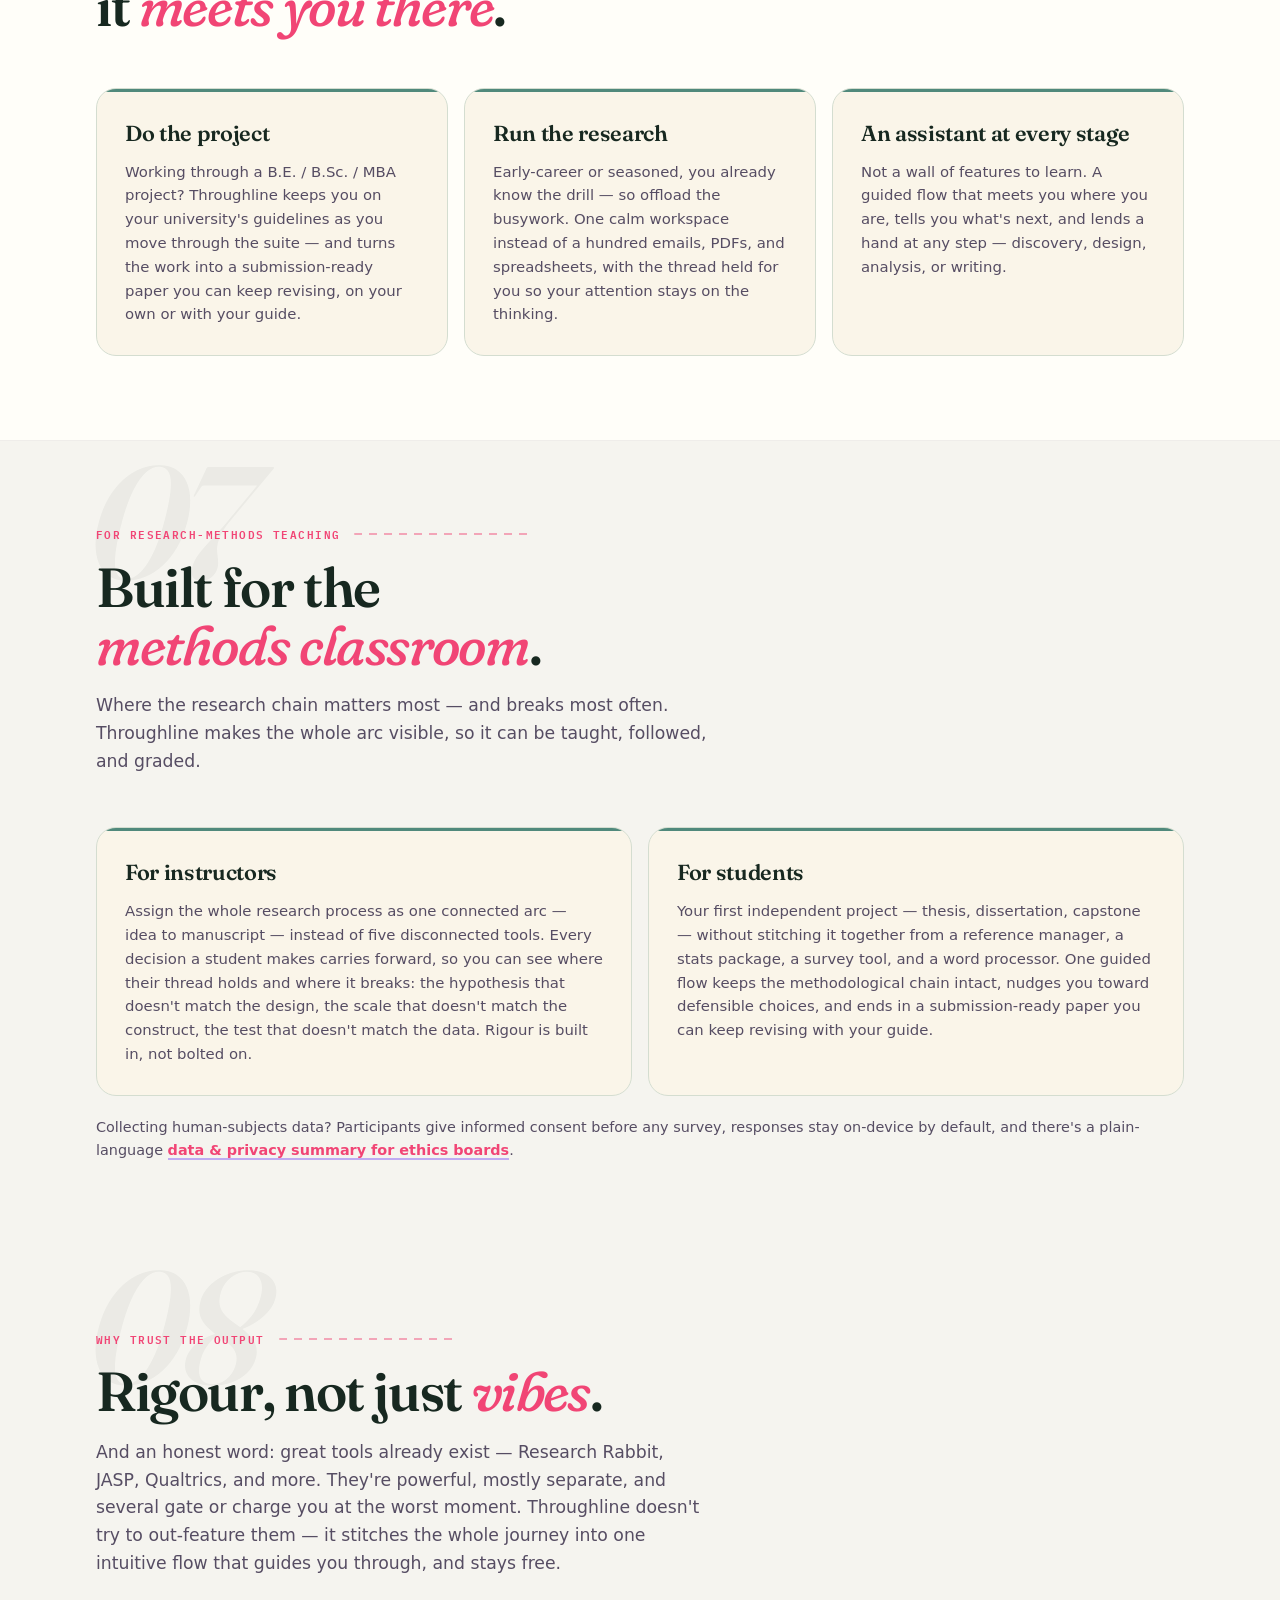
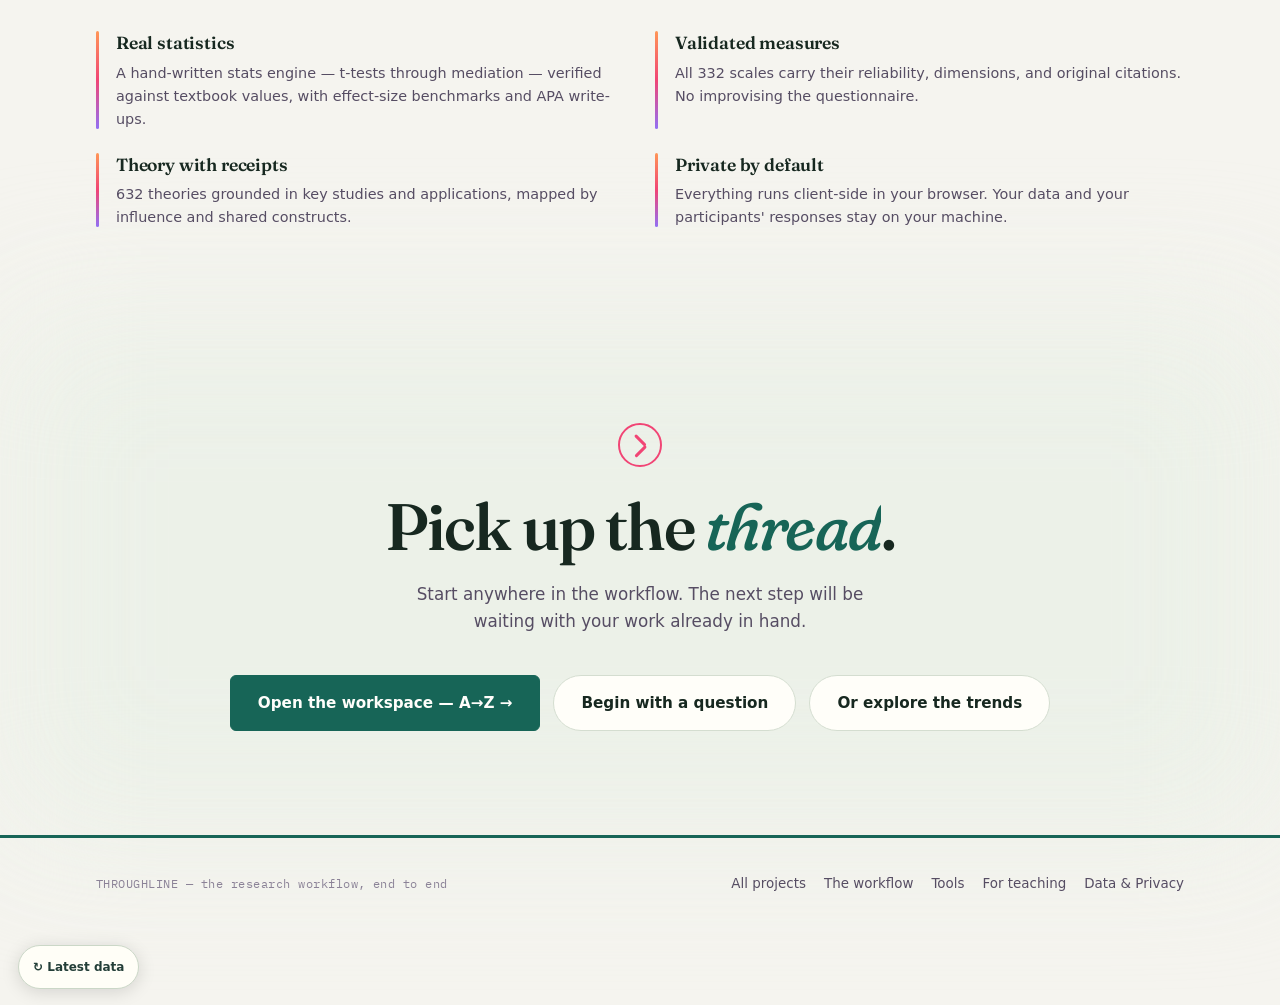
==== commit 7b8dfbea: "Hub: corpus tree replaces the river — what is your topic studied with Each leaf is one real hand-cod" ====
--- a/index.html
+++ b/index.html
@@ -1049,7 +1049,7 @@
 })();</script>
 <!-- /SYED-GATE -->
 <link rel="stylesheet" href="product-design.css?v=20261017t">
-<link rel="stylesheet" href="river.css?v=20261015">
+<link rel="stylesheet" href="tree.css?v=20261017">
 <!-- SYED-PWA -->
 <link rel="manifest" href="manifest.webmanifest">
 <link rel="apple-touch-icon" href="icon.svg">
@@ -1134,19 +1134,19 @@
   </div>
 </header>
 
-<!-- Corpus river — the hand-coded Research Book as one river (river.js · data/corpus-river.json,
-     built by tools/river/build.mjs; every number below is filled from that snapshot). -->
-<section class="river-band" id="river" aria-labelledby="riverTitle" data-no-dynamic>
+<!-- Corpus tree — one construct of the hand-coded Research Book, grown as a tree (tree.js ·
+     data/corpus-tree.json + data/tree/<code>.json, built by tools/tree/build.mjs; every number is filled from that snapshot). -->
+<section class="tree-band" id="tree" aria-labelledby="treeTitle" data-no-dynamic>
   <div class="wrap">
-    <div class="river-head">
+    <div class="tree-head">
       <div>
-        <div class="river-kicker">The corpus, as a river</div>
-        <h2 class="river-title" id="riverTitle">Every hand-coded paper, <em>flowing by year.</em></h2>
+        <div class="tree-kicker">The corpus, as a tree</div>
+        <h2 class="tree-title" id="treeTitle">What is your topic <em>studied with?</em></h2>
       </div>
-      <p class="river-read">Each current is one of <b data-river="constructs">the</b> constructs; the river's width is the papers published that year
-        (a paper coded to <i>k</i> constructs adds 1/<i>k</i> to each, so nothing is counted twice). <span data-river="span"></span> Hover to read a current, click to open it.</p>
+      <p class="tree-read">Pick a construct and it grows from the <b data-tree="papers">hand-coded</b> papers coded to more than one construct.
+        A branch sprouts the year two constructs were first coded on the same paper; every leaf is one of those papers. Seeds on the ground are big constructs it has never been paired with here — places a new study could start.</p>
     </div>
-    <corpus-river></corpus-river>
+    <corpus-tree></corpus-tree>
   </div>
 </section>
 
@@ -2297,7 +2297,7 @@
 })();
 </script>
 
-<script src="river.js?v=20261015" defer></script>
+<script src="tree.js?v=20261017" defer></script>
 <!-- Living WebGL aurora — same-origin module from the identity layer -->
 <script src="identity/syed-aurora.js" defer></script>
 <script>
--- a/tree.css
+++ b/tree.css
@@ -0,0 +1,133 @@
+/* <corpus-tree> — hub hero tree. Tokens follow the hub (product-design 2026 green). */
+.tree-band { position: relative; padding: 8px 0 56px; }
+.tree-band > .wrap { position: relative; padding: 26px 28px 24px; border-radius: 24px;
+  background: color-mix(in srgb, var(--product-surface, #fffefb) 92%, transparent);
+  box-shadow: inset 0 0 0 1px var(--line-soft, rgba(23,40,32,.08));
+  -webkit-backdrop-filter: blur(10px); backdrop-filter: blur(10px); }
+@media (max-width: 640px) { .tree-band > .wrap { padding: 18px 14px; border-radius: 18px; } }
+.tree-head { display: flex; flex-wrap: wrap; align-items: flex-end; justify-content: space-between; gap: 10px 28px; margin-bottom: 16px; }
+.tree-kicker { font: 600 11px/1 'IBM Plex Mono', ui-monospace, monospace; letter-spacing: .16em; text-transform: uppercase; color: var(--product-accent, #176557); }
+.tree-title { font-family: 'Fraunces', Georgia, serif; font-optical-sizing: auto; font-weight: 500; font-size: clamp(26px, 3.4vw, 40px); line-height: 1.08; letter-spacing: -.02em; color: var(--ink); margin-top: 8px; text-wrap: balance; }
+.tree-title em { font-style: italic; color: var(--product-accent, #176557); }
+.tree-read { max-width: 470px; font-size: 13.5px; line-height: 1.55; color: var(--ink-soft, var(--product-muted)); }
+.tree-read b { color: var(--ink); font-weight: 600; }
+
+corpus-tree { display: block; position: relative; --bark: #6b4f3a; --ink-t: var(--ink, #172820); }
+html[data-theme="dark"] corpus-tree { --bark: #8a6c55; }
+
+/* controls */
+.ct-controls { display: flex; flex-wrap: wrap; align-items: center; gap: 10px 16px; margin-bottom: 14px; }
+.ct-topic { display: inline-flex; align-items: center; gap: 10px; }
+.ct-topic span { font: 600 10.5px/1 'IBM Plex Mono', ui-monospace, monospace; letter-spacing: .14em; text-transform: uppercase; color: var(--product-accent, #176557); }
+.ct-topic input { width: 240px; max-width: 58vw; padding: 9px 13px; border-radius: 10px; border: 1px solid var(--line, rgba(23,40,32,.14));
+  background: var(--product-surface, #fffefb); color: var(--ink); font: 500 14px/1.2 'Plus Jakarta Sans', system-ui, sans-serif; }
+.ct-topic input:focus-visible { outline: 2px solid var(--product-accent, #176557); outline-offset: 2px; }
+.ct-topic em { font: italic 12px/1.3 'Plus Jakarta Sans', system-ui, sans-serif; color: var(--ink-faint); }
+.ct-try { display: flex; flex-wrap: wrap; align-items: center; gap: 6px; }
+.ct-try span { font: 600 10.5px/1 'IBM Plex Mono', ui-monospace, monospace; letter-spacing: .12em; text-transform: uppercase; color: var(--ink-faint); margin-right: 2px; }
+.ct-try button, .ct-also button { font: 500 12.5px/1 'Plus Jakarta Sans', system-ui, sans-serif; padding: 7px 11px; border-radius: 999px; cursor: pointer;
+  border: 1px solid var(--line, rgba(23,40,32,.14)); background: transparent; color: var(--ink-soft); transition: background .2s, color .2s, border-color .2s; }
+.ct-try button:hover, .ct-also button:hover { border-color: var(--product-accent, #176557); color: var(--ink); }
+.ct-try button[aria-pressed="true"] { background: var(--product-accent, #176557); border-color: var(--product-accent, #176557); color: #fff; }
+
+/* stage + reading */
+.ct-body { display: grid; grid-template-columns: minmax(0, 1fr) 300px; gap: 18px; align-items: start; }
+@media (max-width: 960px) { .ct-body { grid-template-columns: minmax(0, 1fr); } }
+.ct-stage { position: relative; border-radius: 18px; overflow: hidden;
+  background:
+    radial-gradient(90% 70% at 50% 35%, color-mix(in srgb, #8fbf7a 13%, transparent), transparent 70%),
+    linear-gradient(180deg, color-mix(in srgb, #dceee4 35%, var(--product-surface, #fffefb)), var(--product-surface, #fffefb) 70%);
+  box-shadow: inset 0 0 0 1px var(--line-soft, rgba(23,40,32,.08)), 0 30px 60px -40px rgba(15,77,66,.35); }
+html[data-theme="dark"] .ct-stage { background:
+    radial-gradient(90% 70% at 50% 35%, rgba(111,170,120,.12), transparent 70%),
+    linear-gradient(180deg, #17221d, var(--product-surface, #141a17) 75%); }
+.ct-svg { display: block; width: 100%; height: auto; touch-action: pan-y; }
+.ct-loading { position: absolute; right: 14px; top: 12px; font: 500 11px/1 'IBM Plex Mono', monospace; color: var(--ink-faint); }
+
+.ct-grid line { stroke: var(--line-soft, rgba(23,40,32,.08)); stroke-dasharray: 2 5; }
+.ct-grid text, .ct-note { font: 500 10px/1 'IBM Plex Mono', ui-monospace, monospace; fill: var(--ink-faint, #8B8297); letter-spacing: .04em; }
+.ct-ground { stroke: color-mix(in srgb, var(--bark) 45%, transparent); stroke-width: 1.2; }
+.ct-roots path { fill: none; stroke: var(--bark); opacity: .5; stroke-linecap: round; }
+.ct-trunk-body { filter: drop-shadow(0 6px 10px rgba(40,25,10,.18)); }
+.ct-rings line { stroke: rgba(255,240,215,.42); stroke-width: 1.1; stroke-linecap: round; }
+.ct-trunk { cursor: ns-resize; }
+.ct-limb { fill: none; stroke: var(--bark); stroke-linecap: round; transition: stroke .3s, opacity .3s; }
+.ct-leaf { stroke: rgba(255,255,255,.35); stroke-width: .4; transition: opacity .3s, filter .3s; }
+.ct-leaf.is-on { stroke: var(--ink-t); stroke-width: 1.4; filter: brightness(1.08); }
+.ct-branch { cursor: pointer; }
+.ct-label { font: 600 12px/1 'Plus Jakarta Sans', system-ui, sans-serif; fill: var(--ink-t); paint-order: stroke;
+  stroke: color-mix(in srgb, var(--product-surface, #fffefb) 85%, transparent); stroke-width: 3.5px; stroke-linejoin: round; }
+.ct-label-n { font: 500 10px/1 'IBM Plex Mono', ui-monospace, monospace; fill: var(--ink-faint); paint-order: stroke;
+  stroke: color-mix(in srgb, var(--product-surface, #fffefb) 85%, transparent); stroke-width: 3px; }
+.ct-svg.is-reading .ct-branch { opacity: .22; transition: opacity .3s; }
+.ct-svg.is-reading .ct-branch.is-on { opacity: 1; }
+.ct-svg.is-reading .ct-branch.is-on .ct-limb { stroke: color-mix(in srgb, var(--bark) 70%, #000); }
+.ct-name { font: 500 21px/1 'Fraunces', Georgia, serif; fill: var(--ink-t); letter-spacing: -.01em; }
+.ct-sub { font: 500 10.5px/1 'IBM Plex Mono', ui-monospace, monospace; fill: var(--ink-faint); letter-spacing: .03em; }
+@media (max-width: 560px) { .ct-name { font-size: 17px; } .ct-label { font-size: 11px; } }
+.ct-seed ellipse { fill: #a77b4c; stroke: rgba(0,0,0,.15); }
+.ct-sprout { fill: none; stroke: #6aa864; stroke-width: 1.3; stroke-linecap: round; stroke-dasharray: 2 2; }
+.ct-seed-l { font: 500 10.5px/1 'Plus Jakarta Sans', system-ui, sans-serif; fill: var(--ink-soft); }
+.ct-seed:hover .ct-seed-l, .ct-seed:focus .ct-seed-l { fill: var(--product-accent, #176557); text-decoration: underline; }
+.ct-seed:focus-visible { outline: none; }
+.ct-seed:focus-visible ellipse { stroke: var(--product-accent, #176557); stroke-width: 2; }
+
+/* the grow — trunk rises, limbs draw out in the year they sprouted, leaves open by their year */
+corpus-tree.is-growing .ct-trunk-body { animation: ct-rise 1.1s cubic-bezier(.22, 1, .36, 1) both; transform-box: fill-box; transform-origin: 50% 100%; }
+corpus-tree.is-growing .ct-rings line { animation: ct-fade .5s ease both; animation-delay: var(--d); }
+corpus-tree.is-growing .ct-limb { stroke-dasharray: 1; animation: ct-draw .9s cubic-bezier(.3, .7, .2, 1) both; animation-delay: var(--d); }
+corpus-tree.is-growing .ct-leaf { animation: ct-fade .7s ease both; animation-delay: calc(var(--d) + .6s); }
+corpus-tree.is-growing .ct-label, corpus-tree.is-growing .ct-label-n { animation: ct-fade .6s ease both; animation-delay: calc(var(--d) + .7s); }
+corpus-tree.is-growing .ct-seeds { animation: ct-fade .8s ease 3.4s both; }
+@keyframes ct-rise { from { transform: scaleY(.04); } to { transform: scaleY(1); } }
+@keyframes ct-draw { from { stroke-dashoffset: 1; } to { stroke-dashoffset: 0; } }
+@keyframes ct-fade { from { opacity: 0; } to { opacity: 1; } }
+
+.ct-tip { position: absolute; left: 0; top: 0; z-index: 2; max-width: 320px; padding: 10px 12px; border-radius: 12px; pointer-events: none;
+  background: color-mix(in srgb, var(--product-surface, #fffefb) 92%, transparent); color: var(--ink);
+  -webkit-backdrop-filter: blur(10px); backdrop-filter: blur(10px);
+  box-shadow: 0 0 0 1px var(--line, rgba(23,40,32,.14)), 0 14px 30px -14px rgba(15,40,30,.35); font-size: 12.5px; line-height: 1.45; }
+.ct-tip-y { font: 600 10.5px/1.3 'IBM Plex Mono', ui-monospace, monospace; letter-spacing: .05em; color: var(--product-accent, #176557); margin-bottom: 4px; }
+.ct-tip-y span { color: var(--ink-faint); font-weight: 500; }
+.ct-tip-t { font-family: 'Fraunces', Georgia, serif; font-size: 14px; line-height: 1.3; color: var(--ink); }
+.ct-tip-j { margin-top: 3px; font-size: 11.5px; color: var(--ink-soft); font-style: italic; }
+.ct-tip-n b { font-weight: 700; }
+.ct-tip-hint { margin-top: 6px; font-size: 11px; color: var(--ink-faint); }
+
+.ct-read { padding: 18px 18px 16px; border-radius: 16px; background: var(--product-surface, #fffefb);
+  box-shadow: inset 0 0 0 1px var(--line-soft, rgba(23,40,32,.08)); font-size: 13px; line-height: 1.5; color: var(--ink-soft); }
+.ct-k { font: 600 10px/1 'IBM Plex Mono', ui-monospace, monospace; letter-spacing: .14em; text-transform: uppercase; color: var(--product-accent, #176557); }
+.ct-k span { letter-spacing: .02em; text-transform: none; color: var(--ink-faint); font-weight: 500; }
+.ct-k2 { margin-top: 16px; margin-bottom: 7px; }
+.ct-read h3 { font: 500 22px/1.15 'Fraunces', Georgia, serif; color: var(--ink); margin: 8px 0 4px; letter-spacing: -.01em; }
+.ct-meta { font-size: 12px; color: var(--ink-faint); }
+.ct-facts { list-style: none; padding: 0; margin: 12px 0 0; display: grid; gap: 7px; }
+.ct-facts li { padding-left: 12px; border-left: 2px solid color-mix(in srgb, var(--product-accent, #176557) 35%, transparent); }
+.ct-facts b { color: var(--ink); font-weight: 600; margin-right: 3px; }
+.ct-list { list-style: none; padding: 0; margin: 0; display: grid; gap: 2px; }
+.ct-list li { display: flex; align-items: center; justify-content: space-between; gap: 8px; }
+.ct-list button { all: unset; cursor: pointer; padding: 4px 0; color: var(--ink); font-weight: 500; border-bottom: 1px dashed transparent; }
+.ct-list button:hover, .ct-list button:focus-visible { border-bottom-color: currentColor; color: var(--product-accent, #176557); }
+.ct-list a { font: 500 11.5px/1 'IBM Plex Mono', ui-monospace, monospace; color: var(--ink-soft); text-decoration: none; white-space: nowrap; }
+.ct-list a:hover { color: var(--product-accent, #176557); text-decoration: underline; }
+.ct-seedlist { list-style: none; padding: 0; margin: 0; display: grid; gap: 5px; }
+.ct-seedlist a { color: var(--ink); text-decoration: none; font-weight: 500; }
+.ct-seedlist a span { color: var(--ink-faint); font-weight: 400; font-size: 11.5px; }
+.ct-seedlist a:hover { color: var(--product-accent, #176557); }
+.ct-also { margin-top: 12px; font-size: 12px; display: flex; flex-wrap: wrap; gap: 5px; align-items: center; }
+.ct-open { display: inline-block; margin-top: 16px; padding: 9px 14px; border-radius: 10px; background: var(--product-accent, #176557); color: #fff; text-decoration: none; font-weight: 600; font-size: 13px; }
+.ct-open:hover { filter: brightness(1.08); }
+.ct-honest { margin-top: 12px; font-size: 11px; line-height: 1.45; color: var(--ink-faint); }
+
+.ct-foot { display: flex; flex-wrap: wrap; align-items: center; justify-content: space-between; gap: 10px 18px; margin-top: 12px; }
+.ct-legend { display: flex; flex-wrap: wrap; gap: 6px 18px; font: 500 11px/1.3 'Plus Jakarta Sans', system-ui, sans-serif; color: var(--ink-faint); }
+.ct-lg { display: inline-flex; align-items: center; gap: 6px; }
+.ct-lg svg { color: #6aa864; }
+.ct-ramp { display: inline-block; width: 72px; height: 7px; border-radius: 4px; background: linear-gradient(90deg, #b8692f, #cf9440, #bfae46, #86ad55, #3f9a62, #16785a); }
+.ct-seed-k { display: inline-block; width: 9px; height: 6px; border-radius: 50%; background: #a77b4c; transform: rotate(-24deg); }
+.ct-grow { font: 600 12.5px/1 'Plus Jakarta Sans', system-ui, sans-serif; padding: 8px 13px; border-radius: 999px; cursor: pointer;
+  border: 1px solid var(--product-accent, #176557); background: transparent; color: var(--product-accent, #176557); }
+.ct-grow:hover { background: color-mix(in srgb, var(--product-accent, #176557) 9%, transparent); }
+.ct-canopy { fill: #7fb36a; opacity: .16; }
+html[data-theme="dark"] .ct-canopy { fill: #8fd07a; opacity: .12; }
+corpus-tree.is-growing .ct-canopy { animation: ct-fade .8s ease both; animation-delay: calc(var(--d, 1s) + .4s); }
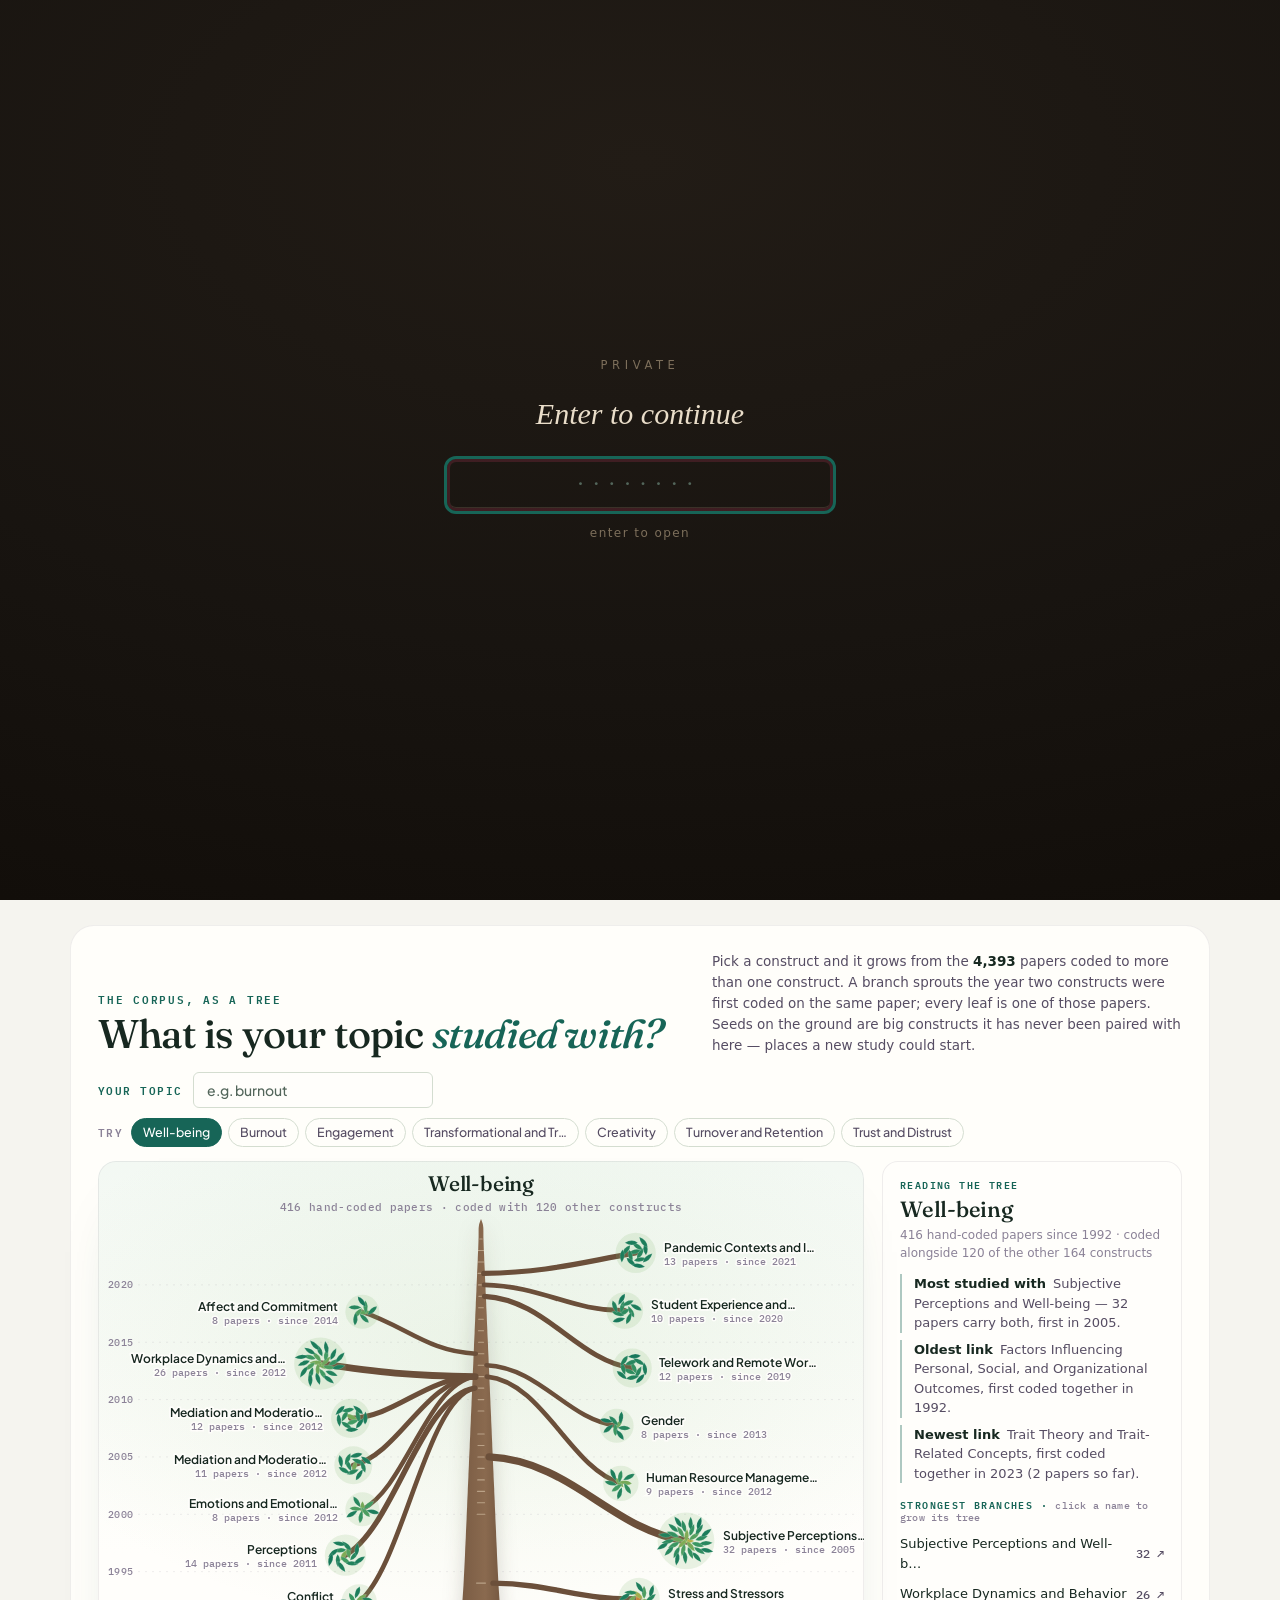
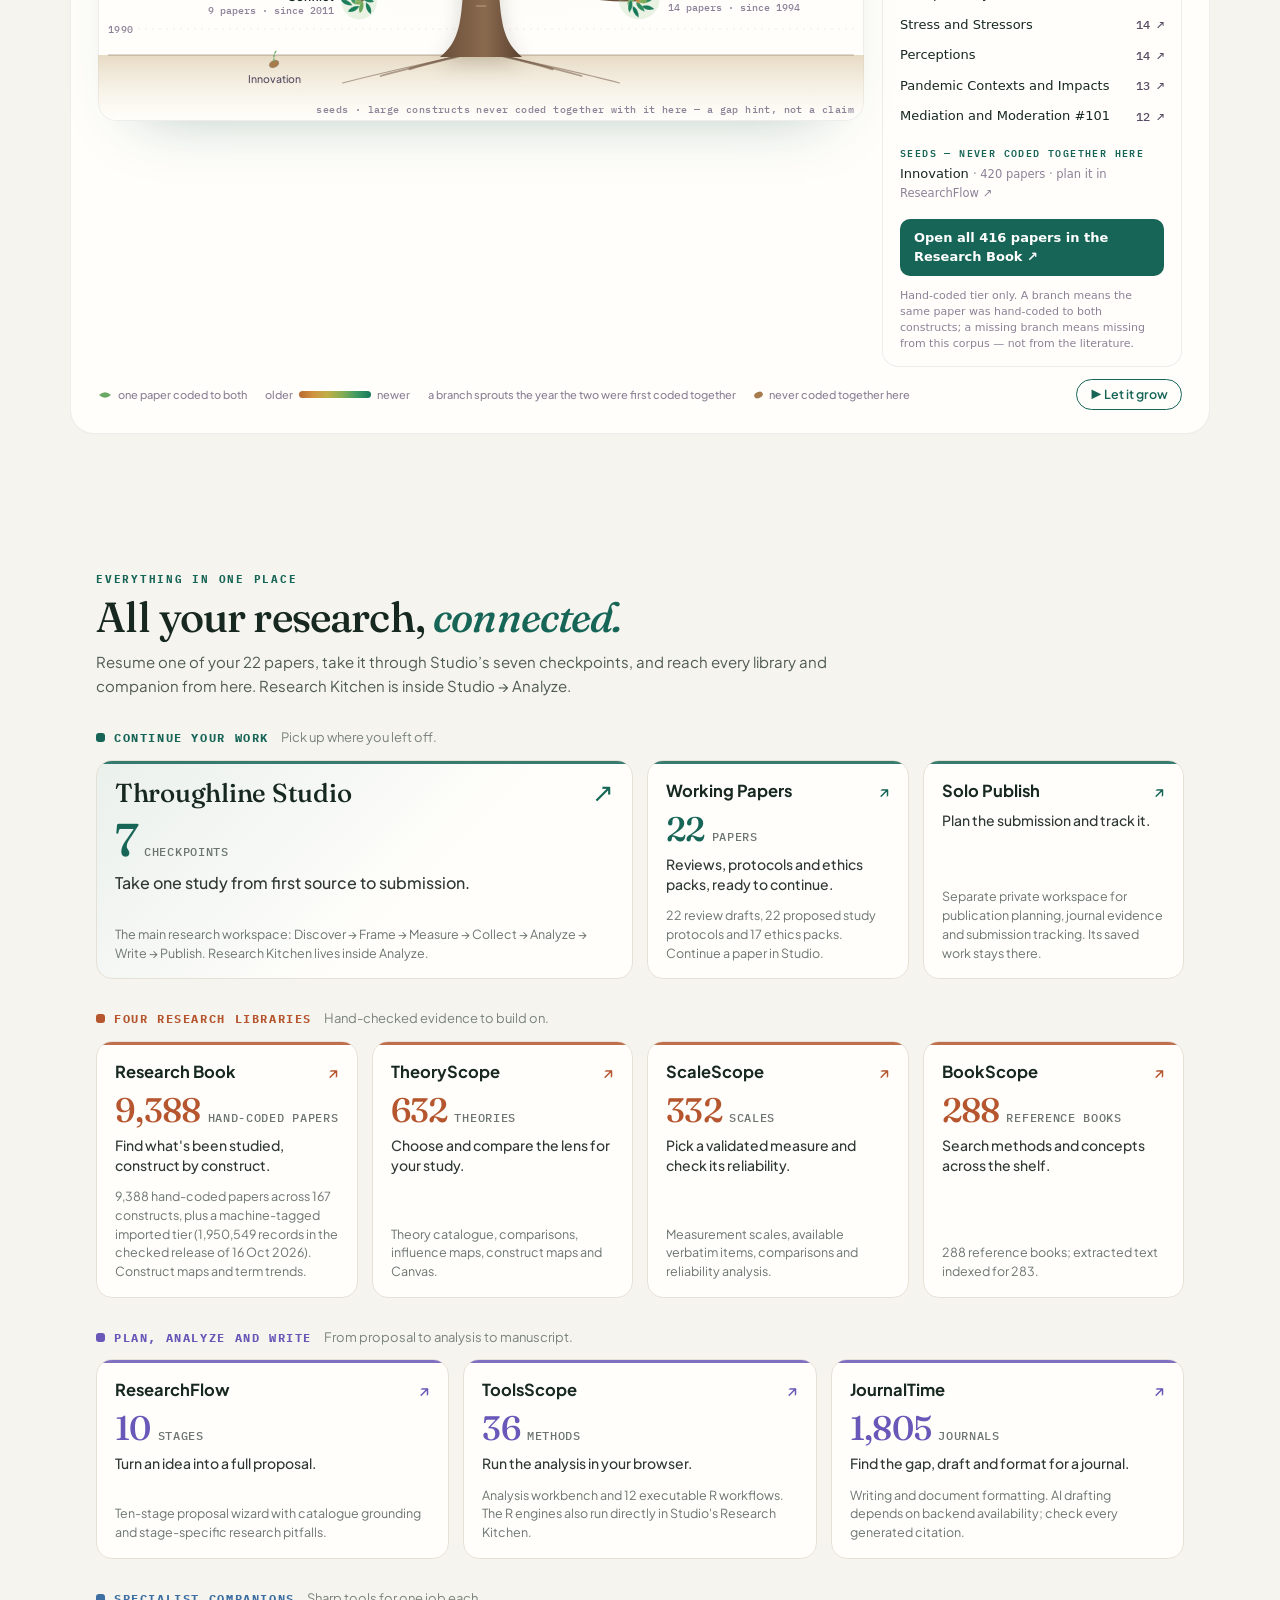
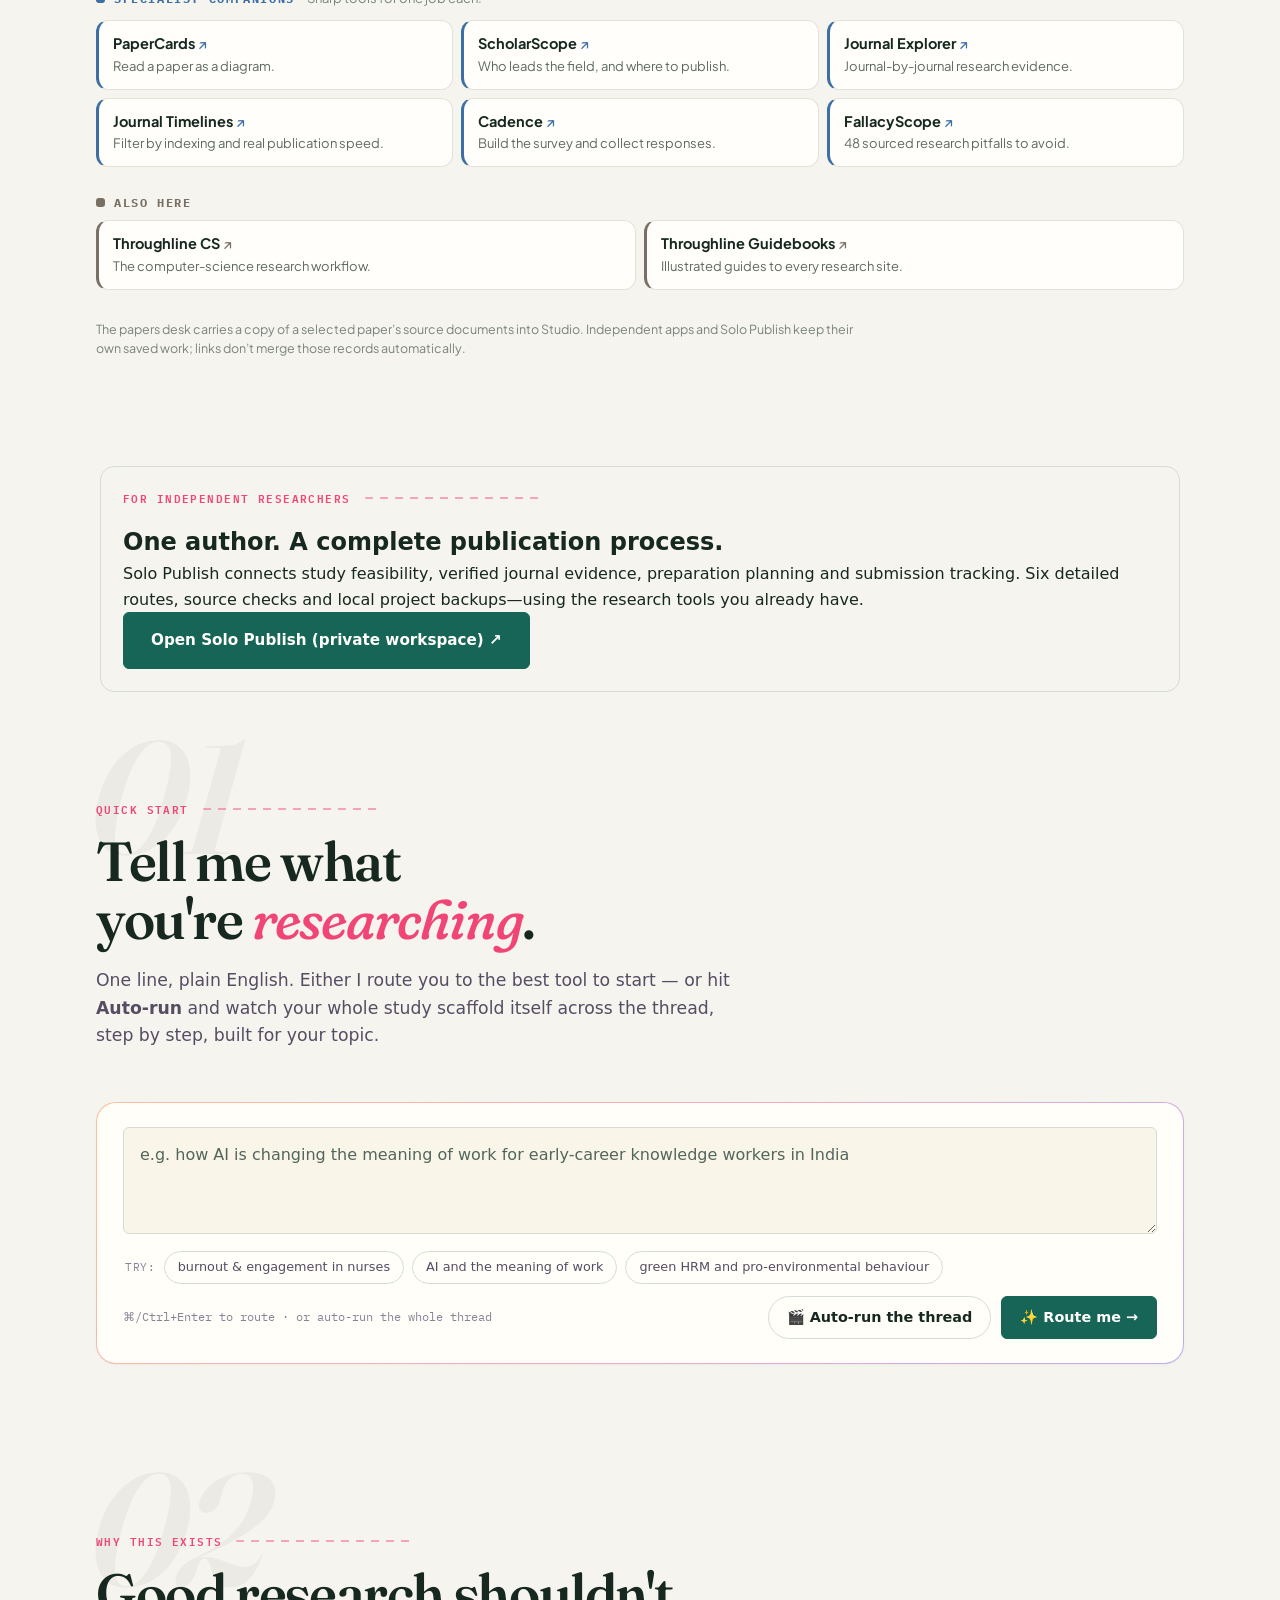
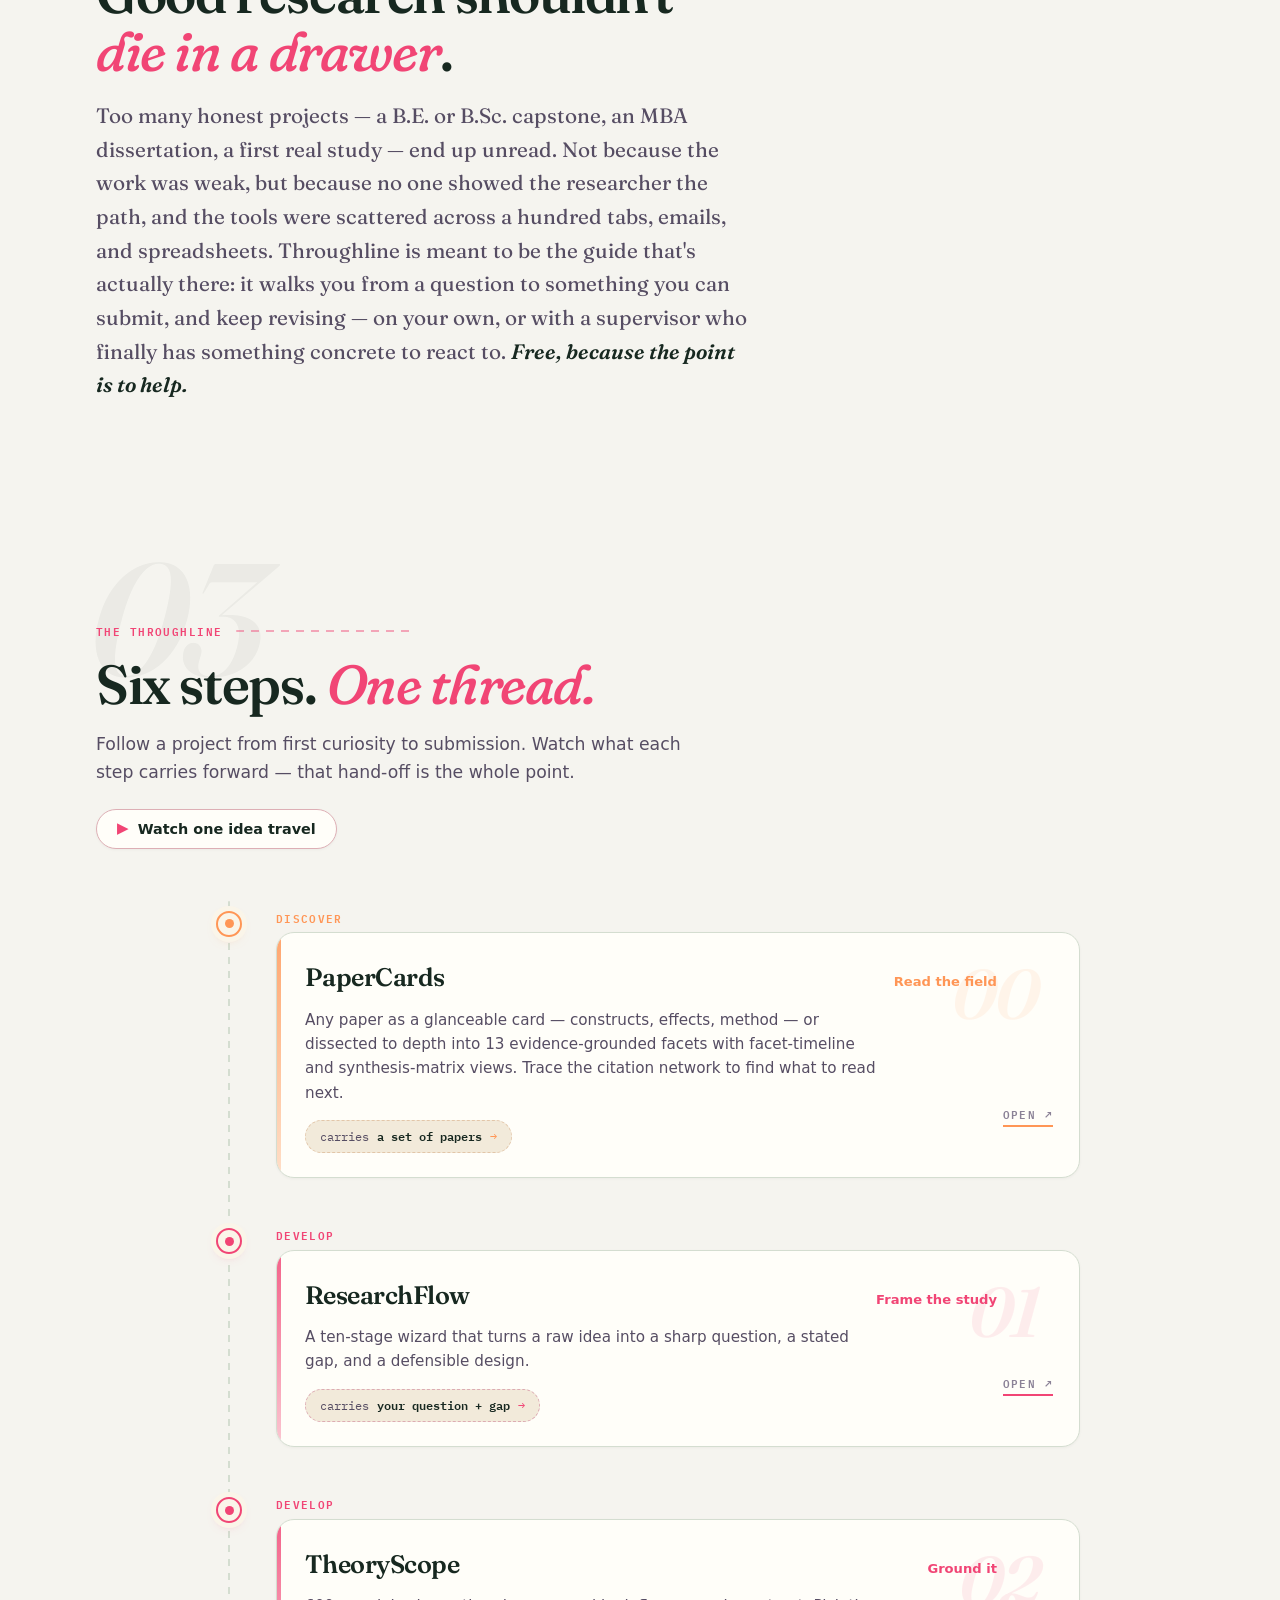
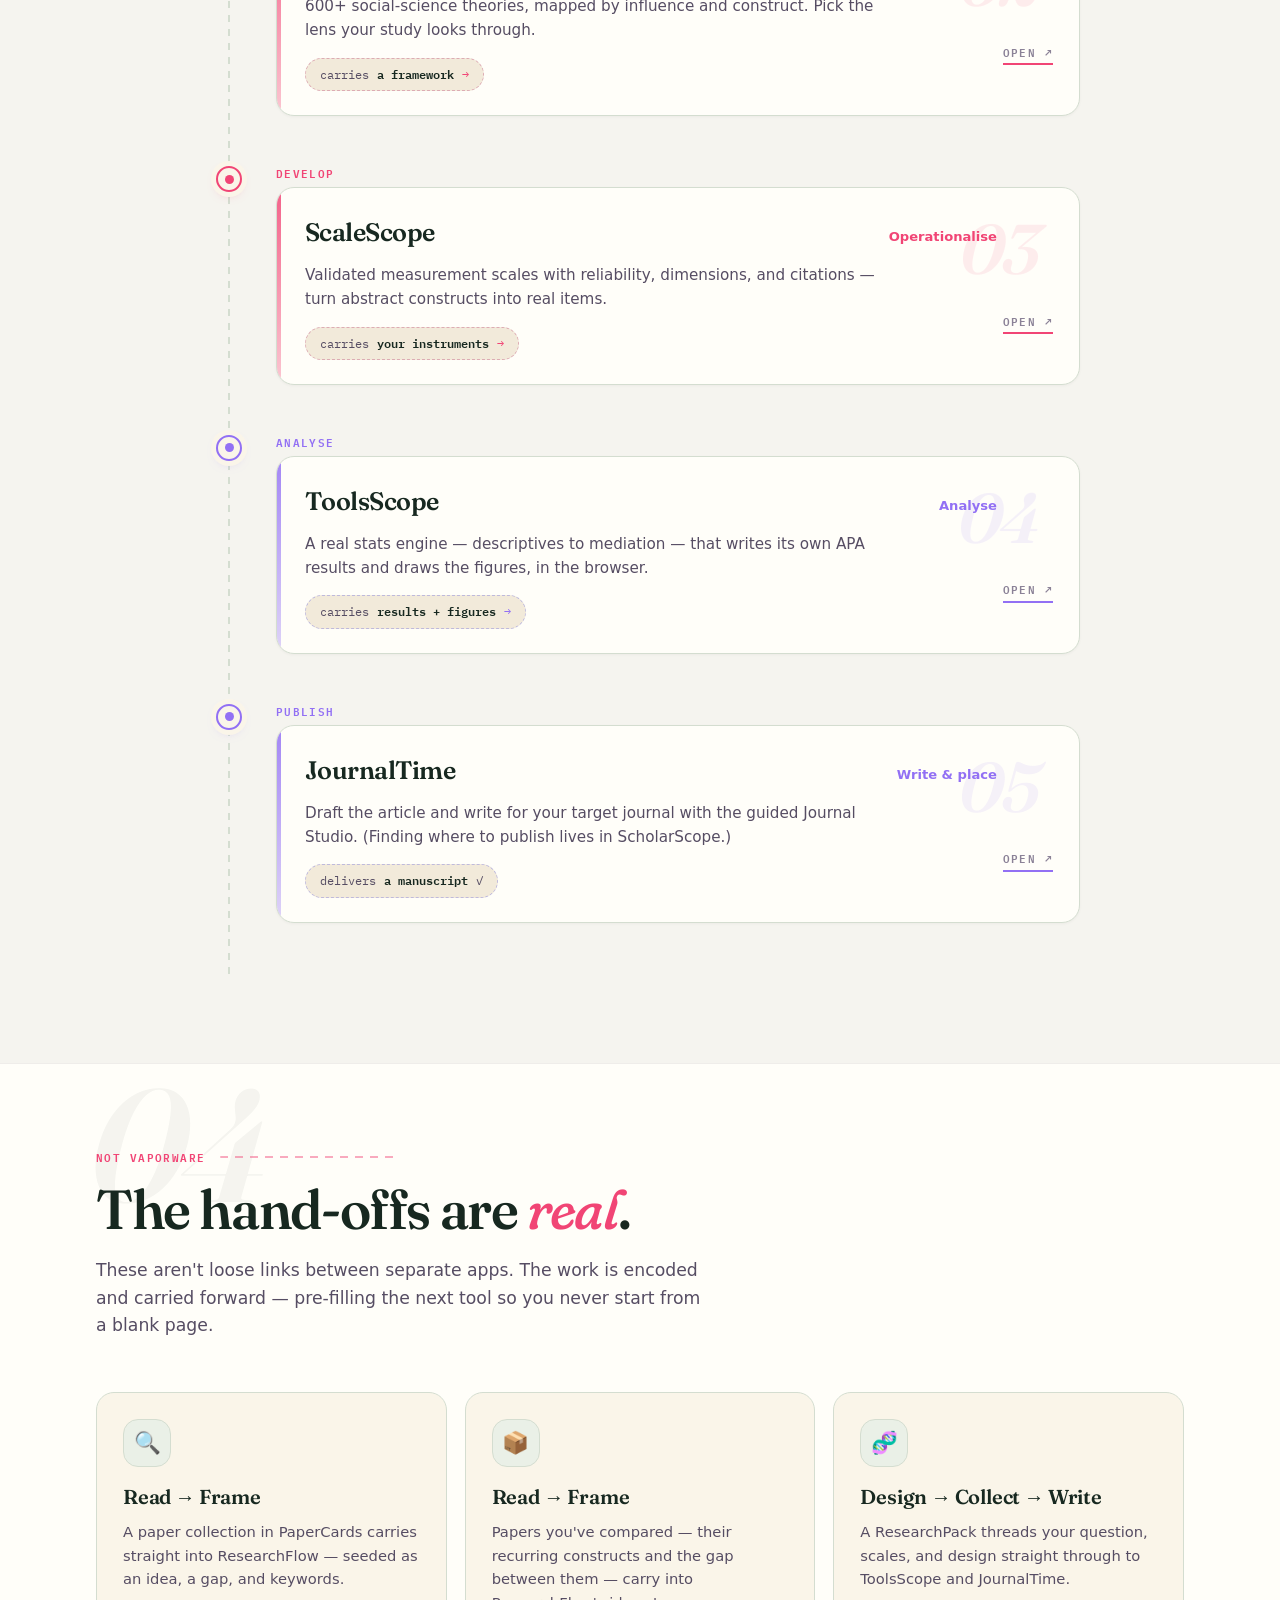
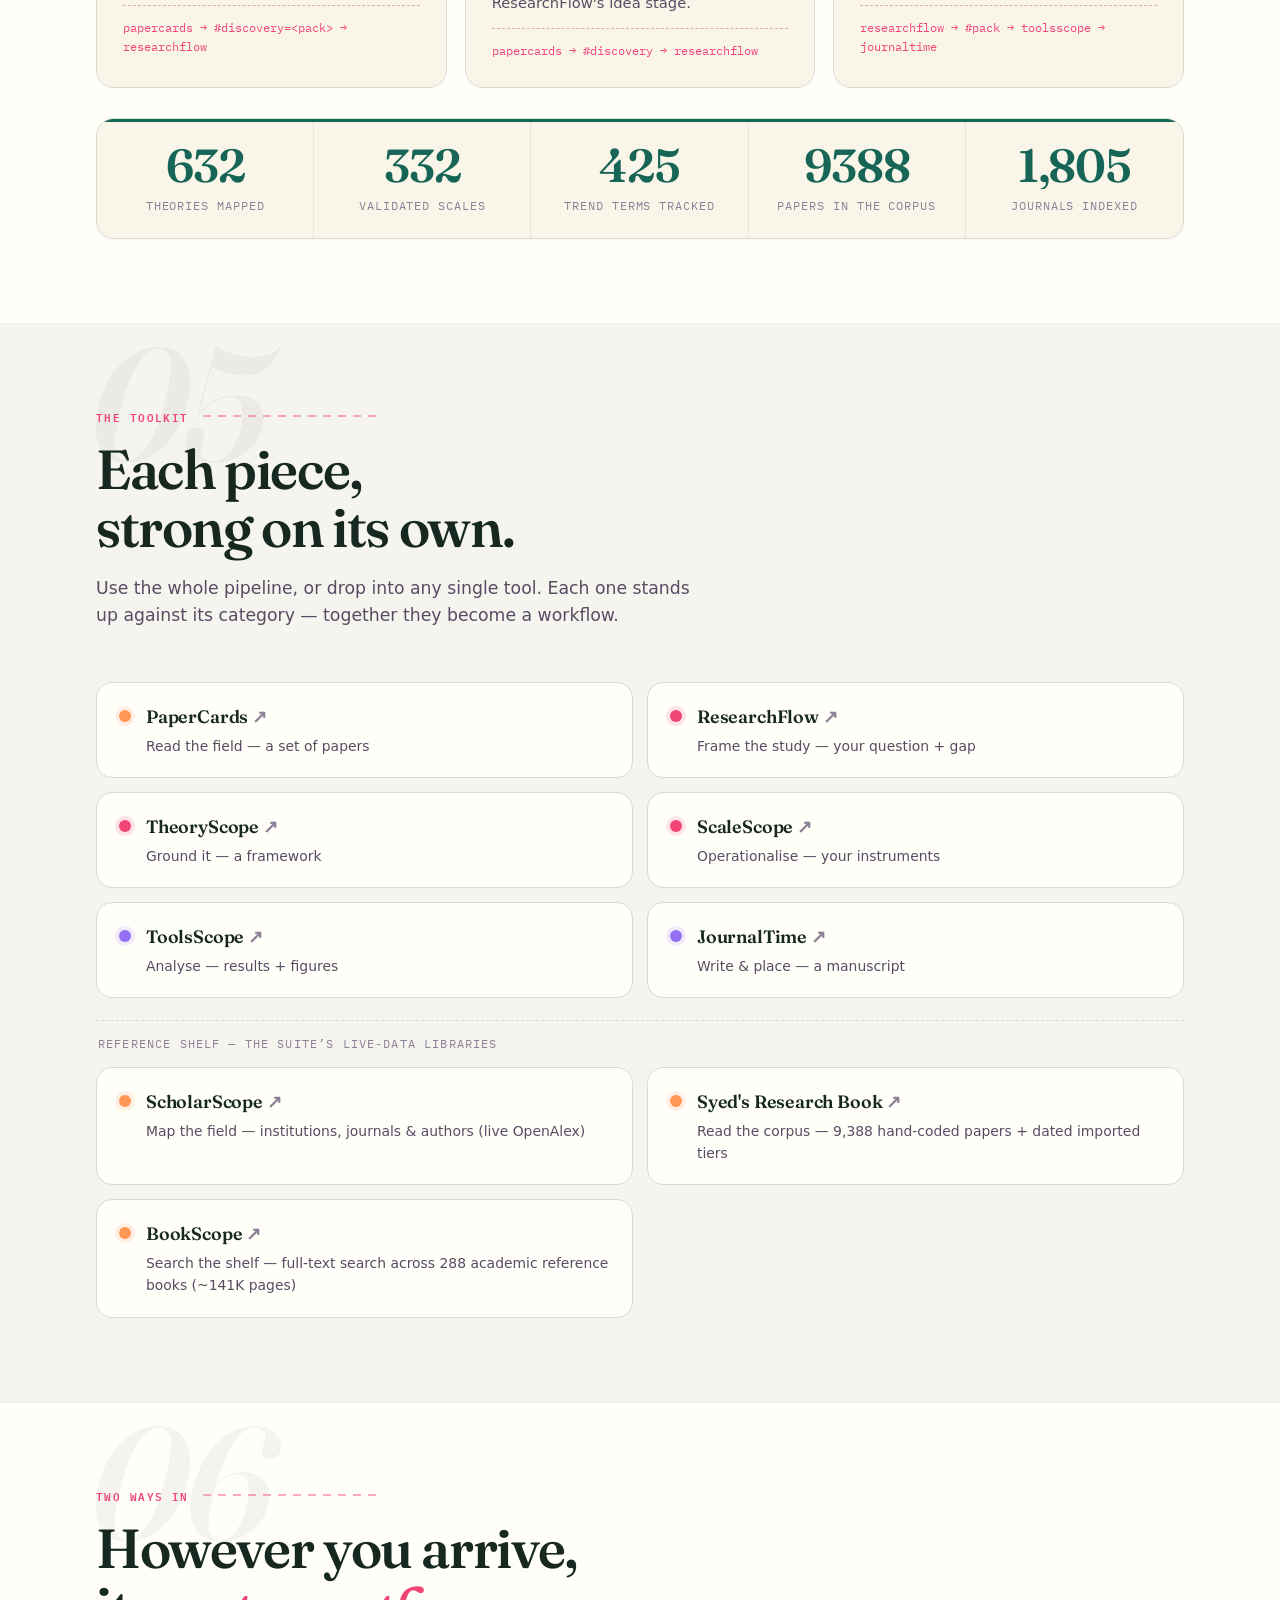
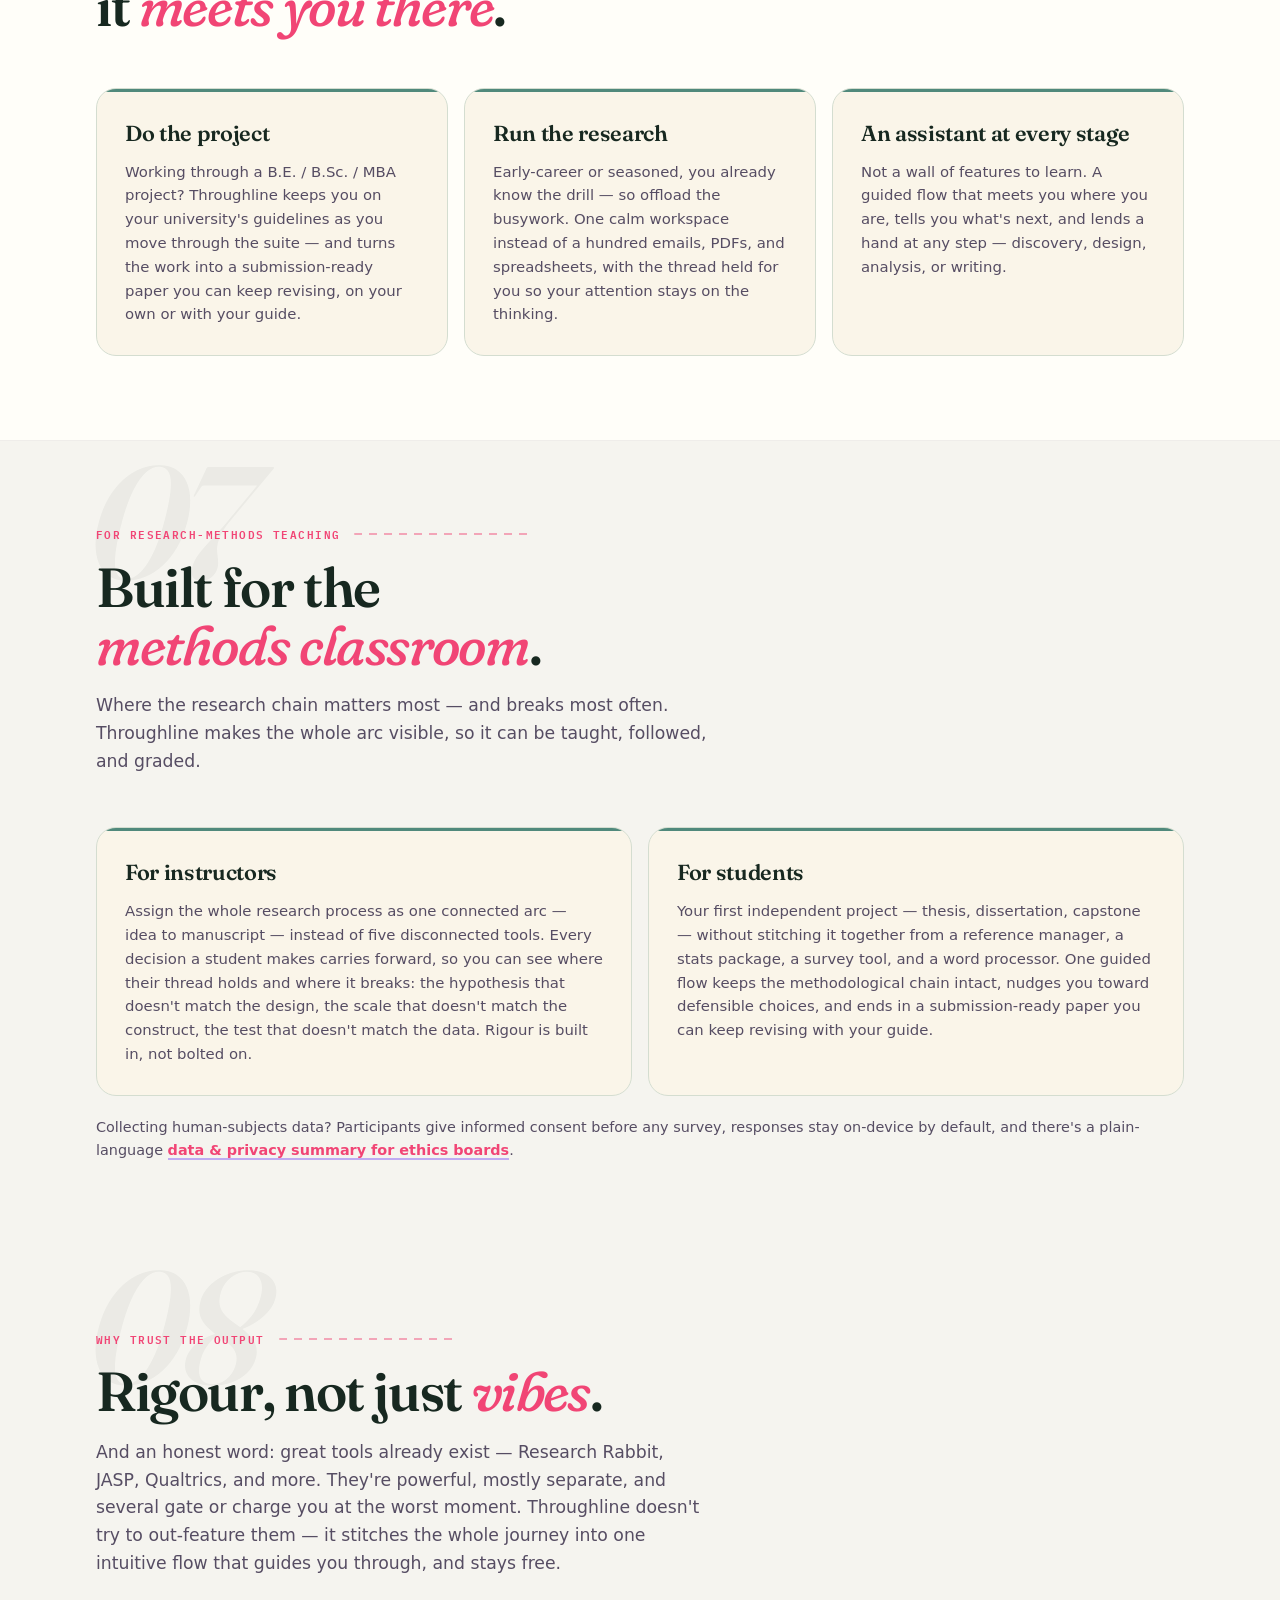
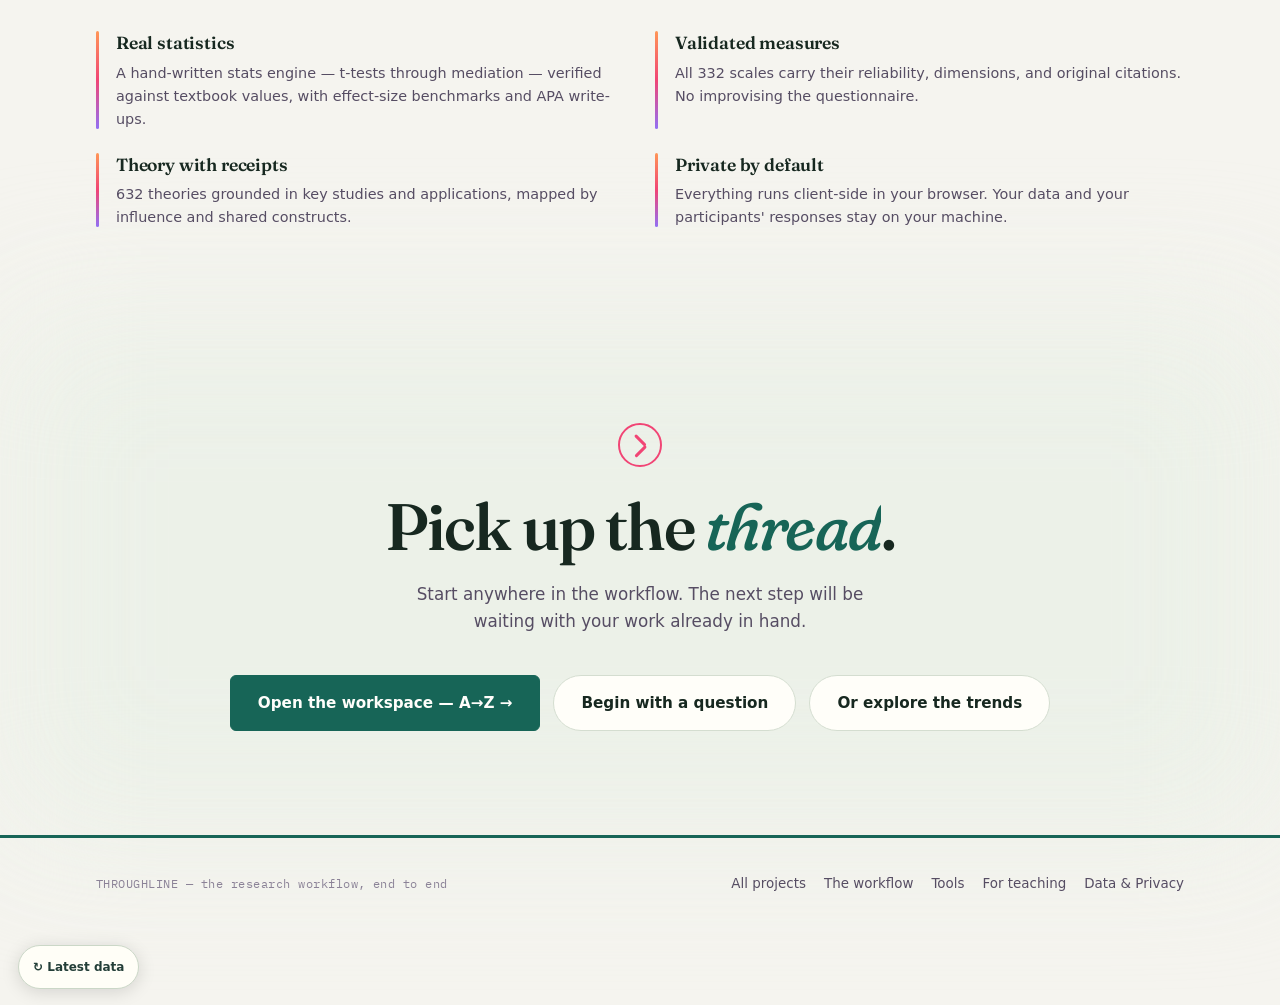
==== commit 088b94f7: "Tour lightbox: optional narration language switch (English default; AI-translated Tamil/Hindi where " ====
--- a/index.html
+++ b/index.html
@@ -2520,10 +2520,37 @@
     wrap.setAttribute('aria-modal', 'true');
     wrap.setAttribute('aria-label', NAME + ' narrated tour');
     var v = document.createElement('video');
-    v.src = BASE + SLUG + '.mp4';
+    var LANGS = ["en"], LABEL = {"en":"English"};
+    var lang = 'en';
+    try { var saved = localStorage.getItem('syed-tour-lang'); if (saved && LANGS.indexOf(saved) >= 0) lang = saved; } catch (e) {}
+    var srcOf = function (l) { return BASE + SLUG + (l === 'en' ? '' : '.' + l) + '.mp4'; };
+    v.src = srcOf(lang);
     v.poster = BASE + 'posters/' + SLUG + '.jpg';
     v.controls = true; v.autoplay = true; v.playsInline = true;
     v.style.cssText = 'width:100%;border-radius:16px;border:1px solid rgba(203,184,232,.3);background:#000';
+    var bar = document.createElement('div');
+    bar.style.cssText = 'display:' + (LANGS.length > 1 ? 'flex' : 'none') + ';flex-wrap:wrap;align-items:center;gap:6px;font:500 12px/1.3 "Plus Jakarta Sans",system-ui,sans-serif;color:#cbb8e8';
+    var note = document.createElement('span');
+    note.style.cssText = 'margin-left:6px;opacity:.75';
+    var paint = function () {
+      [].forEach.call(bar.querySelectorAll('button'), function (b) { var on = b.dataset.l === lang; b.setAttribute('aria-pressed', String(on)); b.style.background = on ? 'rgba(203,184,232,.22)' : 'transparent'; b.style.color = on ? '#fff' : '#cbb8e8'; });
+      note.textContent = lang === 'en' ? '' : 'AI-translated narration · on-screen text stays in English';
+    };
+    LANGS.forEach(function (l) {
+      var b = document.createElement('button');
+      b.type = 'button'; b.dataset.l = l; b.textContent = LABEL[l];
+      b.style.cssText = 'padding:6px 14px;border-radius:999px;border:1px solid rgba(203,184,232,.4);font:600 13px/1 "Plus Jakarta Sans",system-ui,sans-serif;cursor:pointer';
+      b.addEventListener('click', function () {
+        if (l === lang) return;
+        // the languages run to different lengths, so keep the same place proportionally
+        var frac = v.duration ? v.currentTime / v.duration : 0, playing = !v.paused;
+        lang = l; try { localStorage.setItem('syed-tour-lang', l); } catch (e) {}
+        v.src = srcOf(l); paint();
+        v.addEventListener('loadedmetadata', function once() { v.removeEventListener('loadedmetadata', once); if (frac && v.duration) v.currentTime = frac * v.duration; if (playing) v.play(); });
+      });
+      bar.appendChild(b);
+    });
+    bar.appendChild(note); paint();
     var x = document.createElement('button');
     x.type = 'button';
     x.textContent = 'Close \u2715';
@@ -2533,7 +2560,7 @@
     bd.addEventListener('click', function (e) { if (e.target === bd) close(); });
     x.addEventListener('click', close);
     document.addEventListener('keydown', onKey);
-    wrap.appendChild(v); wrap.appendChild(x); bd.appendChild(wrap);
+    wrap.appendChild(bar); wrap.appendChild(v); wrap.appendChild(x); bd.appendChild(wrap);
     document.body.appendChild(bd);
   }
   if (document.readyState === 'loading') document.addEventListener('DOMContentLoaded', init);
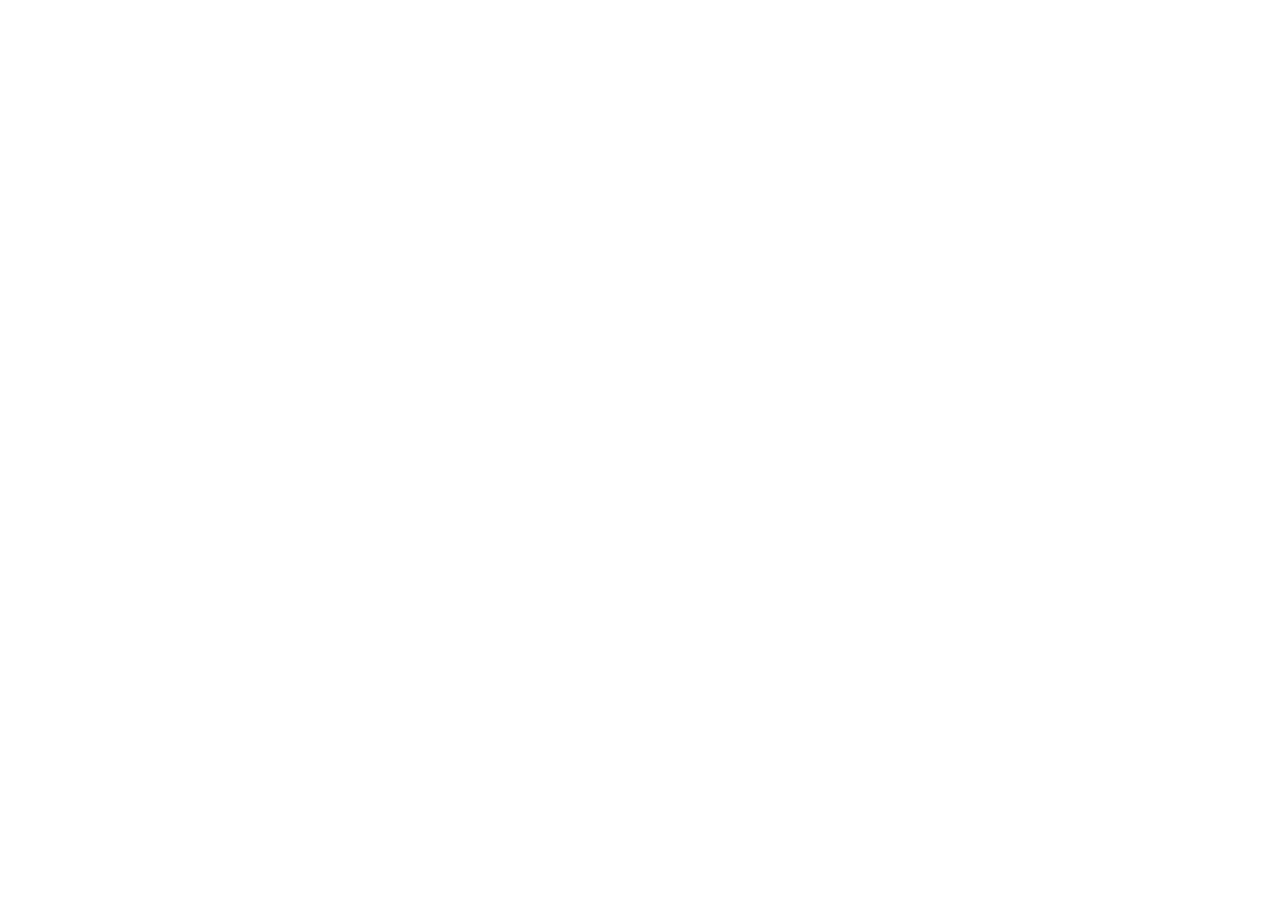
==== commit 90fdd221: "Redirect to https://lazyresearchlad.vercel.app Co-Authored-By: Claude Opus 5.5 <noreply@anthropic.co" ====
--- a/index.html
+++ b/index.html
@@ -1,2572 +1,14 @@
-<!DOCTYPE html>
-<html data-product-design="2026" lang="en" data-theme="light">
-<head>
-<meta charset="UTF-8">
-<meta name="viewport" content="width=device-width, initial-scale=1.0, viewport-fit=cover">
-<title>Throughline — the research workflow, end to end</title>
-<meta name="description" content="From a hunch to a published paper, one continuous workflow. Six connected tools that carry your idea forward — read, frame, ground, measure, analyse, and write, without re-typing a thing.">
-<meta name="theme-color" content="#FBF7EF">
-<meta property="og:type" content="website">
-<meta property="og:title" content="Throughline — the research workflow, end to end">
-<meta property="og:description" content="From a hunch to a published paper, one continuous workflow. Six connected research tools that pass your work forward.">
-<meta property="og:url" content="https://syahmedu.github.io/research-suite/">
-<meta property="og:image" content="https://syahmedu.github.io/research-suite/og.svg">
-<meta property="og:image:width" content="1200">
-<meta property="og:image:height" content="630">
-<meta property="og:site_name" content="Throughline">
-<meta name="twitter:card" content="summary_large_image">
-<meta name="twitter:title" content="Throughline — the research workflow, end to end">
-<meta name="twitter:description" content="From a hunch to a published paper, one continuous workflow. Six connected tools that pass your work forward.">
-<meta name="twitter:image" content="https://syahmedu.github.io/research-suite/og.svg">
-<meta name="twitter:image:alt" content="Throughline — six connected research tools as one continuous workflow.">
-<link rel="canonical" href="https://syahmedu.github.io/research-suite/">
-<meta name="robots" content="index, follow, max-image-preview:large">
-<meta name="author" content="Syed Ahmed">
-<meta name="keywords" content="research workflow, social science research tools, literature review, survey tool, statistics, measurement scales, theory, academic writing, free research software">
-<script type="application/ld+json">
-{
-  "@context": "https://schema.org",
-  "@graph": [
-    {
-      "@type": "WebSite",
-      "@id": "https://syahmedu.github.io/research-suite/#website",
-      "url": "https://syahmedu.github.io/research-suite/",
-      "name": "Throughline",
-      "description": "From a hunch to a published paper, one continuous research workflow. Six connected tools that carry your work forward.",
-      "inLanguage": "en",
-      "author": { "@id": "https://syahmedu.github.io/research-suite/#author" }
-    },
-    {
-      "@type": "Person",
-      "@id": "https://syahmedu.github.io/research-suite/#author",
-      "name": "Syed Ahmed",
-      "url": "https://syahmedu.github.io/nexus/"
-    },
-    {
-      "@type": "SoftwareApplication",
-      "name": "Throughline Research Suite",
-      "applicationCategory": "EducationalApplication",
-      "operatingSystem": "Web browser",
-      "description": "An end-to-end research workflow: read the literature, frame a question, ground it in theory, choose validated scales, run the statistics, and write the paper — each step hands its work to the next.",
-      "url": "https://syahmedu.github.io/research-suite/",
-      "inLanguage": "en",
-      "isAccessibleForFree": true,
-      "author": { "@id": "https://syahmedu.github.io/research-suite/#author" },
-      "offers": { "@type": "Offer", "price": "0", "priceCurrency": "USD" }
-    }
-  ]
-}
+<!doctype html>
+<html lang="en"><head><meta charset="utf-8">
+<title>Lazy Research Lad — moved</title>
+<meta name="robots" content="noindex">
+<link rel="canonical" href="https://lazyresearchlad.vercel.app/">
+<meta http-equiv="refresh" content="0; url=https://lazyresearchlad.vercel.app/">
+<script>
+  // Keep any sub-path, ?query and #hash hand-off (e.g. #pack=, ?q=) when forwarding.
+  var p = location.pathname.replace(/^\/research-suite\/?/, '');
+  location.replace('https://lazyresearchlad.vercel.app/' + p + location.search + location.hash);
 </script>
-<link rel="icon" href="data:image/svg+xml,<svg xmlns='http://www.w3.org/2000/svg' viewBox='0 0 32 32'><rect width='32' height='32' rx='9' fill='url(%23g)'/><text x='50%25' y='57%25' dominant-baseline='middle' text-anchor='middle' font-family='system-ui' font-weight='900' font-size='17' fill='white'>T</text><defs><linearGradient id='g' x1='0' y1='0' x2='1' y2='1'><stop offset='0%25' stop-color='%23FF9656'/><stop offset='52%25' stop-color='%23F14575'/><stop offset='100%25' stop-color='%239270F4'/></linearGradient></defs></svg>" type="image/svg+xml">
-<link rel="preconnect" href="https://fonts.googleapis.com">
-<link rel="preconnect" href="https://fonts.gstatic.com" crossorigin>
-<!-- warm up the tool hops — every CTA leads to one of these origins -->
-<link rel="dns-prefetch" href="https://throughline-studio.vercel.app">
-<link rel="dns-prefetch" href="https://researchflow-syahmedus-projects.vercel.app">
-<link rel="dns-prefetch" href="https://papercards.vercel.app">
-<link rel="dns-prefetch" href="https://theoryscope.vercel.app">
-<link rel="dns-prefetch" href="https://scalescope.vercel.app">
-<link rel="dns-prefetch" href="https://toolsscope.vercel.app">
-<link href="https://fonts.googleapis.com/css2?family=Fraunces:ital,opsz,wght,SOFT,WONK@0,9..144,400..700,0,0;1,9..144,400..600,0,1&family=Plus+Jakarta+Sans:wght@400;500;600;700;800&family=IBM+Plex+Mono:wght@400;500;600&display=swap" rel="stylesheet">
-<style>
-/* ════════════════════════════════════════════════════════════════
-   THROUGHLINE — research-suite hub. Single file, no build.
-   Brand name lives in one place: change the .wordmark text + <title>.
-   ════════════════════════════════════════════════════════════════ */
-
-:root {
-  --paper:   #FAF5E9;
-  --paper-2: #FFFEF9;
-  --paper-3: #F2EADA;
-  --ink:     #1F1829;
-  --ink-soft:#564D63;
-  --ink-faint:#8B8297;
-  --line:    rgba(31,24,41,.13);
-  --line-soft:rgba(31,24,41,.07);
-  --coral:   #FF9656;
-  --magenta: #F14575;
-  --violet:  #9270F4;
-  --grad:    linear-gradient(135deg, #FF9656 0%, #F14575 52%, #9270F4 100%);
-  --grad-soft: linear-gradient(135deg, rgba(255,150,86,.14), rgba(241,69,117,.12), rgba(146,112,244,.14));
-  /* Gradient hairline for card borders: paint bg on padding-box, grad on border-box */
-  --grad-hairline: linear-gradient(var(--paper-2), var(--paper-2)) padding-box,
-                   linear-gradient(135deg, rgba(255,150,86,.55), rgba(241,69,117,.42), rgba(146,112,244,.55)) border-box;
-  --shadow:  0 1px 2px rgba(31,24,41,.05), 0 10px 24px -16px rgba(241,69,117,.14), 0 28px 64px -30px rgba(31,24,41,.38);
-  --shadow-sm: 0 1px 2px rgba(31,24,41,.04), 0 10px 26px -16px rgba(31,24,41,.3);
-}
-html[data-theme="dark"] {
-  --paper:   #110E19;
-  --paper-2: #1A1626;
-  --paper-3: #231D32;
-  --ink:     #F6F1FA;
-  --ink-soft:#BCB2CA;
-  --ink-faint:#7E7590;
-  --line:    rgba(255,255,255,.14);
-  --line-soft:rgba(255,255,255,.07);
-  --grad-soft: linear-gradient(135deg, rgba(255,150,86,.16), rgba(241,69,117,.13), rgba(146,112,244,.18));
-  --grad-hairline: linear-gradient(var(--paper-2), var(--paper-2)) padding-box,
-                   linear-gradient(135deg, rgba(255,150,86,.5), rgba(241,69,117,.4), rgba(146,112,244,.55)) border-box;
-  --shadow:  0 1px 2px rgba(0,0,0,.5), 0 14px 34px -18px rgba(146,112,244,.22), 0 24px 60px -24px rgba(0,0,0,.7);
-  --shadow-sm: 0 1px 2px rgba(0,0,0,.4), 0 8px 24px -14px rgba(0,0,0,.6);
-}
-
-* { box-sizing: border-box; margin: 0; padding: 0; }
-html { scroll-behavior: smooth; -webkit-text-size-adjust: 100%; }
-body {
-  font-family: 'Plus Jakarta Sans', system-ui, sans-serif;
-  background: var(--paper);
-  color: var(--ink);
-  line-height: 1.6;
-  overflow-x: hidden;
-  transition: background .4s ease, color .4s ease;
-  -webkit-font-smoothing: antialiased;
-}
-/* Paper grain overlay */
-body::before {
-  content: ''; position: fixed; inset: 0; z-index: 1; pointer-events: none;
-  opacity: .035; mix-blend-mode: multiply;
-  background-image: url("data:image/svg+xml,%3Csvg xmlns='http://www.w3.org/2000/svg' width='160' height='160'%3E%3Cfilter id='n'%3E%3CfeTurbulence type='fractalNoise' baseFrequency='.85' numOctaves='3'/%3E%3C/filter%3E%3Crect width='100%25' height='100%25' filter='url(%23n)'/%3E%3C/svg%3E");
-}
-html[data-theme="dark"] body::before { mix-blend-mode: screen; opacity: .05; }
-
-a { color: inherit; text-decoration: none; }
-::selection { background: var(--magenta); color: #fff; }
-
-/* Skip link — first stop for keyboard/screen-reader users */
-.skip-link {
-  position: fixed; top: 10px; left: 10px; z-index: 9999;
-  transform: translateY(-160%); transition: transform .2s ease;
-  background: var(--ink); color: var(--paper);
-  padding: 10px 16px; border-radius: 10px; font-weight: 700;
-  box-shadow: var(--shadow-sm);
-}
-.skip-link:focus-visible { transform: translateY(0); outline: 3px solid var(--violet); outline-offset: 2px; }
-main:focus { outline: none; }
-/* Visible, consistent keyboard focus everywhere */
-a:focus-visible, button:focus-visible, [tabindex]:focus-visible,
-input:focus-visible, textarea:focus-visible, select:focus-visible {
-  outline: 3px solid var(--violet); outline-offset: 2px; border-radius: 4px;
-}
-
-.wrap { max-width: 1140px; margin: 0 auto; padding: 0 26px; position: relative; z-index: 2; }
-.mono { font-family: 'IBM Plex Mono', monospace; }
-
-/* ── Liquid drift — slow ambient blobs behind everything ─────────── */
-.liquid-bg { position: fixed; inset: 0; z-index: 0; pointer-events: none; overflow: hidden; }
-.liquid-blob {
-  position: absolute; width: 60vmax; height: 60vmax;
-  border-radius: 50%; filter: blur(110px); opacity: .18;
-  will-change: transform;
-}
-.liquid-blob-1 { background: var(--coral);   top: -18%; left: -18%;  animation: drift1 32s ease-in-out infinite; }
-.liquid-blob-2 { background: var(--magenta); top:  22%; right: -22%; animation: drift2 38s ease-in-out infinite; }
-.liquid-blob-3 { background: var(--violet);  bottom: -22%; left: 22%; animation: drift3 44s ease-in-out infinite; }
-html[data-theme="dark"] .liquid-blob { opacity: .28; filter: blur(140px); }
-/* Living WebGL aurora (identity/syed-aurora.js) — when it mounts, retire the
-   static blobs to it. Plus mobile-native essentials for the flagship. */
-canvas.sx-aurora { transition: opacity 1.4s ease; }
-body.aurora-on .liquid-blob { opacity: 0 !important; transition: opacity 1.4s ease; }
-html, body { overflow-x: clip; }
-* { -webkit-tap-highlight-color: transparent; }
-.bar { padding-top: env(safe-area-inset-top, 0px); }
-@media (hover: none) { .cursor-glow { display: none; } }
-@media (max-width: 560px) {
-  .btn { min-height: 46px; }
-  footer { padding-bottom: calc(34px + env(safe-area-inset-bottom, 0px)); }
-}
-@keyframes drift1 { 0%,100%{transform:translate(0,0) scale(1)} 33%{transform:translate(15vw,10vh) scale(1.15)} 66%{transform:translate(-8vw,18vh) scale(.9)} }
-@keyframes drift2 { 0%,100%{transform:translate(0,0) scale(1)} 40%{transform:translate(-18vw,-8vh) scale(.85)} 70%{transform:translate(10vw,12vh) scale(1.1)} }
-@keyframes drift3 { 0%,100%{transform:translate(0,0) scale(1)} 35%{transform:translate(12vw,-14vh) scale(1.2)} 65%{transform:translate(-15vw,5vh) scale(.95)} }
-
-/* ── Spring interactions: snappy press, luxuriously slow return ─── */
-.btn, .qs-route, .station-card, .tool, .proj-card, .ex-route {
-  transition: transform 1.05s cubic-bezier(.18, 1.4, .25, 1),
-              box-shadow .65s cubic-bezier(.22, 1, .36, 1),
-              border-color .35s ease-out,
-              filter .45s ease-out;
-}
-.btn:active, .qs-route:active, .tool:active, .proj-card:active, .station-card:active {
-  transform: translateY(3px) scale(.96); transition-duration: .08s;
-}
-.btn-fill:active { transform: translateY(2px) scale(.94); transition-duration: .08s; }
-/* Inputs settle their focus rings just as slowly */
-.qs-input, .dash-input, .modal-emailrow input {
-  transition: border-color .35s ease-out, box-shadow .55s cubic-bezier(.22, 1, .36, 1);
-}
-
-/* ── Gradient words breathe (slow horizontal shimmer) + Fraunces wonk cut ── */
-.hero h1 em, .close h2 em, .section h2 em {
-  font-variation-settings: 'SOFT' 100, 'WONK' 1;
-  background-size: 220% 220%; background-position: 0% 50%;
-  animation: gradShimmer 16s ease-in-out infinite;
-}
-@keyframes gradShimmer {
-  0%,100% { background-position: 0% 50%; }
-  50%     { background-position: 100% 50%; }
-}
-
-/* ── Timeline station cards: gentle glow breathing ──────────────── */
-.station-card { animation: cardPulse 9s ease-in-out infinite; }
-.station:nth-child(even) .station-card { animation-delay: -4.5s; }
-@keyframes cardPulse {
-  0%,100% { box-shadow: var(--shadow-sm); }
-  50%     { box-shadow: 0 14px 32px -18px rgba(241, 69, 117, .28), 0 0 0 1px var(--line); }
-}
-
-/* Quick-Start card has its own soft breathing ring */
-.qs-card { animation: qsBreathe 8s ease-in-out infinite; }
-@keyframes qsBreathe {
-  0%,100% { box-shadow: var(--shadow-sm); }
-  50%     { box-shadow: 0 18px 40px -22px rgba(146, 112, 244, .32), 0 0 0 1px color-mix(in srgb, var(--magenta) 22%, var(--line)); }
-}
-
-/* ── Hero glow follows cursor with a long, lazy lag ──────────────── */
-.hero-glow {
-  transform: translateX(calc(-50% + (var(--mx, .5) - .5) * 240px))
-             translateY(calc((var(--my, .5) - .5) * 180px));
-  transition: transform 1.2s cubic-bezier(.22, 1, .36, 1);
-  will-change: transform;
-}
-/* Close-section glow does the same, gentler */
-.close-glow {
-  transform: translate(calc((var(--mx, .5) - .5) * 140px), calc((var(--my, .5) - .5) * 100px));
-  transition: transform 1.4s cubic-bezier(.22, 1, .36, 1);
-  will-change: transform;
-}
-
-/* ── Hover lifts feel slightly weightless ───────────────────────── */
-.qs-route:hover { transform: translateX(5px) translateY(-1px); }
-.station-card:hover { transform: translateX(6px) translateY(-2px); }
-.tool:hover { transform: translateY(-3px) scale(1.005); }
-
-/* ── Inputs breathe focus rings ──────────────────────────────────── */
-.qs-input:focus, .dash-input:focus, .modal-emailrow input:focus {
-  transition: box-shadow .35s cubic-bezier(.22, 1, .36, 1), border-color .25s ease;
-}
-
-/* ── Smooth thread fill (the line down the timeline) ─────────────── */
-.thread-fill { transition: height .45s cubic-bezier(.22, 1, .36, 1); }
-
-/* (page-wide cursor-following glow removed for a calm, professional feel) */
-
-/* ── Station cards float gently, each on a different phase ──────── */
-@property --float-y { syntax: '<length>'; inherits: false; initial-value: 0px; }
-@property --reveal-y { syntax: '<length>'; inherits: false; initial-value: 26px; }
-.station {
-  transform: translateY(calc(var(--reveal-y, 26px) + var(--float-y, 0px)));
-  animation: station-float 8.5s ease-in-out infinite;
-}
-.station.in { --reveal-y: 0px; }
-.station:nth-child(3n+1) { animation-delay: -0s; }
-.station:nth-child(3n+2) { animation-delay: -2.8s; }
-.station:nth-child(3n)   { animation-delay: -5.6s; }
-@keyframes station-float {
-  0%,100% { --float-y: 0px; }
-  50%     { --float-y: -5px; }
-}
-
-/* ── Hover lifts: more weightless, longer settle ───────────────── */
-.qs-route:hover { transform: translateX(6px) translateY(-3px); }
-.station-card:hover { transform: translateX(8px) translateY(-3px); filter: brightness(1.02); }
-.tool:hover { transform: translateY(-4px) scale(1.008); }
-.proj-card:hover { transform: translateY(-3px) scale(1.005); }
-
-/* ── Scroll-driven section reveal with overshoot spring ─────────── */
-@property --rise-y { syntax: '<length>'; inherits: false; initial-value: 50px; }
-.section-reveal {
-  opacity: 0;
-  transform: translateY(var(--rise-y, 50px));
-  transition: opacity 1.1s cubic-bezier(.22, 1, .36, 1),
-              transform 1.4s cubic-bezier(.18, 1.4, .25, 1),
-              --rise-y 1.4s cubic-bezier(.18, 1.4, .25, 1);
-}
-.section-reveal.in { opacity: 1; transform: translateY(0); --rise-y: 0px; }
-
-/* ── Slower, more luxurious thread fill ────────────────────────── */
-.thread-fill { transition: height .9s cubic-bezier(.22, 1, .36, 1); }
-
-/* ── Shared animation utilities (matches the rest of the suite) ── */
-@keyframes anim-fade-up { from { opacity: 0; transform: translateY(14px); } to { opacity: 1; transform: translateY(0); } }
-.anim-reveal { animation: anim-fade-up .65s cubic-bezier(.22, 1, .36, 1) both; }
-.anim-stagger > * { opacity: 0; animation: anim-fade-up .65s cubic-bezier(.22, 1, .36, 1) both; }
-.anim-stagger > *:nth-child(1) { animation-delay: .04s; }
-.anim-stagger > *:nth-child(2) { animation-delay: .14s; }
-.anim-stagger > *:nth-child(3) { animation-delay: .24s; }
-.anim-stagger > *:nth-child(4) { animation-delay: .34s; }
-.anim-stagger > *:nth-child(5) { animation-delay: .44s; }
-.anim-stagger > *:nth-child(n+6) { animation-delay: .54s; }
-.thinking-dots { display: inline-flex; gap: 4px; align-items: center; line-height: 0; vertical-align: middle; margin-left: 4px; }
-.thinking-dots span {
-  width: 5px; height: 5px; border-radius: 50%; background: currentColor; opacity: .25;
-  animation: anim-dot 1.3s ease-in-out infinite;
-}
-.thinking-dots span:nth-child(2) { animation-delay: .18s; }
-.thinking-dots span:nth-child(3) { animation-delay: .36s; }
-@keyframes anim-dot { 0%,80%,100% { opacity: .25; transform: scale(.8); } 40% { opacity: 1; transform: scale(1.15); } }
-
-/* ── Accessibility: respect reduced motion ─────────────────────── */
-@media (prefers-reduced-motion: reduce) {
-  .liquid-blob, .station, .station-card, .qs-card, .hero h1 em, .close h2 em, .section h2 em { animation: none !important; }
-  .hero-thread path { animation: none !important; stroke-dashoffset: 0; }
-  .hero-thread circle { animation: none !important; opacity: 1; }
-  .btn-fill::after, .tool::before { display: none !important; }
-  .hero-glow, .close-glow, .cursor-glow { transition: none !important; transform: translateX(-50%) !important; }
-  .btn, .qs-route, .station-card, .tool, .proj-card { transition: none !important; }
-  .section-reveal { opacity: 1 !important; transform: none !important; }
-  .anim-reveal, .anim-stagger > * { animation: none !important; opacity: 1 !important; }
-  .thinking-dots span { animation: none !important; opacity: .7 !important; }
-  .hero-stars::before, .hero-stars::after, .hero-vitals .hv-live i { animation: none !important; }
-}
-
-/* ── Brand bar ─────────────────────────────────────────────── */
-.bar {
-  position: sticky; top: 0; z-index: 100;
-  display: flex; align-items: center; gap: 14px;
-  height: 60px; padding: 0 26px;
-  background: color-mix(in srgb, var(--paper) 80%, transparent);
-  backdrop-filter: blur(20px) saturate(160%);
-  -webkit-backdrop-filter: blur(20px) saturate(160%);
-  border-bottom: 1px solid var(--line-soft);
-}
-research-navigation { --rn-pad: 26px; }  /* line the shared research bar up with this header */
-.bar-logo { display: flex; align-items: center; gap: 10px; }
-.s-mark {
-  width: 30px; height: 30px; border-radius: 9px; background: var(--grad);
-  display: grid; place-items: center; color: #fff; font-weight: 800; font-size: .82rem;
-  box-shadow: 0 4px 14px -4px rgba(241,69,117,.55); animation: glow 5s ease-in-out infinite;
-}
-@keyframes glow { 0%,100%{box-shadow:0 4px 14px -4px rgba(241,69,117,.45)} 50%{box-shadow:0 7px 24px -4px rgba(146,112,244,.6)} }
-.bar-name { font-family: 'Fraunces', serif; font-weight: 600; letter-spacing: -.015em; font-size: 1.06rem; }
-.bar-name span { color: var(--ink-faint); font-weight: 400; font-style: italic; font-size: .88em; }
-.bar-right { margin-left: auto; display: flex; align-items: center; gap: 6px; }
-.bar-link { font-size: .82rem; font-weight: 600; color: var(--ink-soft); padding: 7px 13px; border-radius: 999px; transition: .15s; }
-.bar-link:hover { color: var(--ink); background: var(--line-soft); }
-.theme-btn {
-  width: 36px; height: 36px; border-radius: 999px; border: 1px solid var(--line);
-  background: var(--paper-2); color: var(--ink-soft); cursor: pointer; font-size: 1rem;
-  display: grid; place-items: center; transition: .2s; font-family: inherit;
-}
-.theme-btn:hover { color: var(--ink); transform: rotate(15deg); }
-.btn-auth {
-  font-family: inherit; font-weight: 700; font-size: .82rem; cursor: pointer;
-  padding: 8px 16px; border-radius: 999px; border: 1px solid transparent;
-  background: var(--grad); color: #fff; box-shadow: 0 6px 16px -8px rgba(241,69,117,.6);
-  transition: .2s; white-space: nowrap; max-width: 200px; overflow: hidden; text-overflow: ellipsis;
-}
-.btn-auth:hover { transform: translateY(-1px); box-shadow: 0 10px 22px -10px rgba(241,69,117,.7); }
-.btn-auth.in { background: var(--paper-2); color: var(--ink-soft); border-color: var(--line); box-shadow: none; }
-.btn-auth.in:hover { color: var(--ink); }
-
-/* Sign-in modal */
-.modal-overlay {
-  position: fixed; inset: 0; z-index: 200; display: grid; place-items: center; padding: 20px;
-  background: color-mix(in srgb, var(--ink) 38%, transparent); backdrop-filter: blur(6px);
-  animation: fadein .2s ease;
-}
-/* The `hidden` attribute must beat the class's display:grid — without this,
-   setting modal.hidden = true had no visual effect (close handlers ran but
-   the popup stayed open). Specificity: [hidden]+class > class alone. */
-.modal-overlay[hidden] { display: none; }
-@keyframes fadein { from { opacity: 0; } }
-.modal {
-  position: relative; width: 100%; max-width: 400px; background: var(--paper-2);
-  border: 1px solid var(--line); border-radius: 20px; padding: 30px 28px; box-shadow: var(--shadow);
-}
-.modal-x { position: absolute; top: 14px; right: 16px; background: none; border: 0; font-size: 1.4rem; color: var(--ink-faint); cursor: pointer; line-height: 1; }
-.modal-x:hover { color: var(--ink); }
-.modal h3 { font-family: 'Fraunces', serif; font-weight: 600; font-size: 1.4rem; letter-spacing: -.015em; }
-.modal-sub { color: var(--ink-soft); font-size: .88rem; margin: 8px 0 20px; line-height: 1.5; }
-.modal-sub code { font-family: 'IBM Plex Mono', monospace; font-size: .82em; background: var(--paper-3); padding: 1px 5px; border-radius: 4px; }
-.btn-google {
-  width: 100%; display: flex; align-items: center; justify-content: center; gap: 10px;
-  padding: 12px; border-radius: 11px; border: 1px solid var(--line); background: var(--paper);
-  font-family: inherit; font-weight: 700; font-size: .9rem; color: var(--ink); cursor: pointer; transition: .15s;
-}
-.btn-google:hover { border-color: var(--magenta); transform: translateY(-1px); }
-.modal-or { display: flex; align-items: center; gap: 12px; margin: 18px 0; color: var(--ink-faint); font-size: .76rem; }
-.modal-or::before, .modal-or::after { content: ''; flex: 1; height: 1px; background: var(--line); }
-.modal-label { display: block; font-size: .72rem; font-weight: 700; text-transform: uppercase; letter-spacing: .05em; color: var(--ink-soft); margin-bottom: 7px; }
-.modal-emailrow { display: flex; gap: 8px; }
-.modal-setup h3 { margin-bottom: 4px; }
-.conn-state { margin-top: 14px; font-size: .78rem; font-weight: 600; color: var(--ink-faint); }
-.conn-state.ok { color: #1f9d6b; }
-html[data-theme="dark"] .conn-state.ok { color: #4ade9a; }
-.conn-state.warn { color: var(--coral); }
-.conn-state.err { color: var(--magenta); }
-
-/* Dashboard */
-.dash-new { display: flex; gap: 10px; flex-wrap: wrap; margin-bottom: 14px; }
-.dash-input {
-  flex: 1; min-width: 200px; padding: 12px 15px; border-radius: 11px; border: 1px solid var(--line);
-  background: var(--paper-2); color: var(--ink); font-family: inherit; font-size: .92rem; outline: none; transition: .15s;
-}
-.dash-input:focus { border-color: var(--magenta); box-shadow: 0 0 0 3px color-mix(in srgb, var(--magenta) 16%, transparent); }
-.dash-status { font-size: .85rem; color: var(--ink-soft); padding: 8px 0; }
-.dash-status.err { color: var(--magenta); }
-.dash-status.ok { color: #1f9d6b; }
-html[data-theme="dark"] .dash-status.ok { color: #4ade9a; }
-.empty-note { color: var(--ink-faint); padding: 20px; text-align: center; border: 1px dashed var(--line); border-radius: 14px; }
-.proj-list { display: grid; gap: 12px; grid-template-columns: 1fr; }
-.proj-card { padding: 18px 20px; border-radius: 15px; border: 1px solid var(--line); background: var(--paper-2); box-shadow: var(--shadow-sm); transition: .2s; }
-.proj-card.active { border-color: transparent; box-shadow: 0 0 0 2px var(--magenta), 0 12px 30px -14px rgba(241,69,117,.4); background: color-mix(in srgb, var(--magenta) 4%, var(--paper-2)); }
-.proj-active-badge { font-family: 'IBM Plex Mono', monospace; font-size: .68rem; font-weight: 700; letter-spacing: .04em; color: #fff; background: var(--grad); padding: 3px 10px; border-radius: 999px; }
-.proj-activate { font-family: 'IBM Plex Mono', monospace; font-size: .68rem; letter-spacing: .04em; text-transform: uppercase; color: var(--magenta); border: 1px solid var(--magenta); padding: 3px 10px; border-radius: 999px; cursor: pointer; background: transparent; transition: .15s; }
-.proj-activate:hover { background: var(--magenta); color: #fff; }
-.proj-top { display: flex; align-items: baseline; justify-content: space-between; gap: 12px; }
-.proj-name { font-family: 'Fraunces', serif; font-weight: 600; font-size: 1.18rem; letter-spacing: -.01em; }
-.proj-date { font-size: .74rem; color: var(--ink-faint); flex: none; }
-.proj-tools { display: flex; flex-wrap: wrap; gap: 6px 14px; margin: 12px 0; }
-.proj-tools a { font-size: .8rem; font-weight: 600; color: var(--ink-soft); }
-.proj-tools a:hover { color: var(--magenta); }
-.proj-actions { display: flex; gap: 14px; padding-top: 10px; border-top: 1px solid var(--line-soft); }
-.proj-link { background: none; border: 0; cursor: pointer; font-family: inherit; font-size: .8rem; font-weight: 600; color: var(--ink-soft); }
-.proj-link:hover { color: var(--ink); }
-.proj-link.danger:hover { color: var(--magenta); }
-
-/* ── Hero ──────────────────────────────────────────────────── */
-.hero { padding: 104px 0 84px; position: relative; overflow: hidden; }
-.hero-glow {
-  position: absolute; top: -120px; left: 50%; transform: translateX(-50%);
-  width: 980px; height: 560px; max-width: 100%;
-  background: var(--grad-soft); filter: blur(84px); border-radius: 50%;
-  z-index: 0; pointer-events: none; opacity: .95;
-}
-.hero .wrap { position: relative; z-index: 2; }
-.eyebrow {
-  display: inline-flex; align-items: center; gap: 9px;
-  font-family: 'IBM Plex Mono', monospace; font-size: .72rem; font-weight: 500;
-  letter-spacing: .14em; text-transform: uppercase; color: var(--ink-soft);
-  padding: 7px 15px; border: 1px dashed color-mix(in srgb, var(--magenta) 36%, var(--line));
-  border-radius: 999px; background: var(--paper-2); margin-bottom: 32px;
-}
-.eyebrow b { width: 7px; height: 7px; border-radius: 50%; background: var(--grad); }
-.hero h1 {
-  font-family: 'Fraunces', serif; font-weight: 560;
-  font-size: clamp(3rem, 7.2vw, 6rem); line-height: .99;
-  letter-spacing: -.032em; max-width: 16ch;
-  font-optical-sizing: auto; text-wrap: balance;
-}
-.section h2, .close h2 { font-optical-sizing: auto; text-wrap: balance; }
-.hero h1 em {
-  font-style: italic; font-weight: 480;
-  background: var(--grad); -webkit-background-clip: text; background-clip: text; color: transparent;
-}
-/* Hand-drawn thread flourish under the headline — draws itself in on load */
-.hero-thread { display: block; width: min(340px, 62%); height: auto; margin: 22px 0 0 4px; overflow: visible; }
-.hero-thread path {
-  stroke-dasharray: 620; stroke-dashoffset: 620;
-  animation: threadDraw 1.7s .55s cubic-bezier(.45, 0, .2, 1) forwards;
-}
-.hero-thread circle { opacity: 0; animation: threadKnot .45s 2.05s cubic-bezier(.18,1.4,.25,1) forwards; }
-@keyframes threadDraw { to { stroke-dashoffset: 0; } }
-@keyframes threadKnot { from { opacity: 0; transform: scale(.2); transform-origin: center; transform-box: fill-box; }
-                        to   { opacity: 1; transform: scale(1);  transform-origin: center; transform-box: fill-box; } }
-.hero .lede {
-  font-family: 'Fraunces', serif; font-weight: 420;
-  font-size: clamp(1.16rem, 1.9vw, 1.44rem); color: var(--ink-soft);
-  max-width: 52ch; margin-top: 28px; line-height: 1.52; font-optical-sizing: auto;
-}
-.hero .lede strong { color: var(--ink); font-weight: 600; }
-.cta-row { display: flex; flex-wrap: wrap; gap: 13px; margin-top: 40px; }
-.btn {
-  display: inline-flex; align-items: center; gap: 9px;
-  font-weight: 700; font-size: .95rem; padding: 15px 27px; border-radius: 999px;
-  border: 1px solid transparent; cursor: pointer; transition: .2s; font-family: inherit;
-  position: relative; overflow: hidden;
-}
-.btn-fill { background: var(--grad); color: #fff; box-shadow: inset 0 1px 0 rgba(255,255,255,.32), 0 12px 30px -12px rgba(241,69,117,.6); }
-.btn-fill::after { /* calm sheen sweep on hover */
-  content: ''; position: absolute; top: 0; bottom: 0; left: -70%; width: 45%;
-  background: linear-gradient(100deg, transparent, rgba(255,255,255,.35), transparent);
-  transform: skewX(-18deg); transition: left .65s cubic-bezier(.22,1,.36,1); pointer-events: none;
-}
-.btn-fill:hover { transform: translateY(-2px); box-shadow: inset 0 1px 0 rgba(255,255,255,.32), 0 18px 40px -14px rgba(241,69,117,.7); }
-.btn-fill:hover::after { left: 125%; }
-.btn-ghost { background: var(--paper-2); border-color: var(--line); color: var(--ink); }
-.btn-ghost:hover { border-color: var(--magenta); color: var(--magenta); transform: translateY(-2px); }
-.hero-foot {
-  margin-top: 46px; display: flex; flex-wrap: wrap; gap: 10px 12px;
-  font-family: 'IBM Plex Mono', monospace; font-size: .74rem; color: var(--ink-soft);
-}
-.hero-foot span {
-  display: inline-flex; align-items: center; gap: 8px;
-  padding: 8px 14px; border: 1px dashed var(--line); border-radius: 999px; background: var(--paper-2);
-}
-.hero-foot span::before { content: ''; width: 5px; height: 5px; border-radius: 50%; background: var(--grad); }
-
-/* ── Observatory vitals — a live readout of the suite's real counts ──
-   Same data-live keys as the proof-band livestat: the snapshot fetches
-   update both; each element counts up only once it's on screen. */
-.hero-vitals {
-  margin-top: 22px; display: flex; flex-wrap: wrap; align-items: baseline; gap: 8px 26px;
-  font-family: 'IBM Plex Mono', monospace; font-size: .74rem; color: var(--ink-soft);
-}
-.hero-vitals .hv-item { display: inline-flex; align-items: baseline; gap: 7px; }
-.hero-vitals .hv-item b {
-  font-family: 'Fraunces', serif; font-weight: 560; font-size: 1.34rem; letter-spacing: -.01em;
-  color: var(--ink); font-variant-numeric: tabular-nums;
-}
-.hero-vitals .hv-item.is-live b {
-  background: var(--grad); -webkit-background-clip: text; background-clip: text; color: transparent;
-}
-.hero-vitals .hv-live { display: inline-flex; align-items: center; gap: 7px; font-size: .68rem; letter-spacing: .1em; text-transform: uppercase; }
-.hero-vitals .hv-live i {
-  width: 6px; height: 6px; border-radius: 50%; background: var(--good, #22C58D);
-  animation: hvPulse 2.6s ease-in-out infinite;
-}
-@keyframes hvPulse { 0%,100% { box-shadow: 0 0 0 0 rgba(34,197,141,.45); } 50% { box-shadow: 0 0 0 5px rgba(34,197,141,0); } }
-
-/* Night-sky starfield behind the hero — dark theme only (light stays paper).
-   Two layers of box-shadow stars with a slow counter-phased twinkle. */
-.hero-stars { position: absolute; inset: 0; z-index: 0; pointer-events: none; opacity: 0; transition: opacity 1.2s ease; }
-html[data-theme="dark"] .hero-stars { opacity: 1; }
-.hero-stars::before, .hero-stars::after {
-  content: ''; position: absolute; width: 2px; height: 2px; border-radius: 50%; background: transparent;
-}
-.hero-stars::before {
-  box-shadow: 6vw 8vh rgba(255,255,255,.5), 14vw 22vh rgba(255,255,255,.3), 23vw 5vh rgba(255,255,255,.45),
-    31vw 30vh rgba(244,127,190,.4), 38vw 12vh rgba(255,255,255,.35), 47vw 26vh rgba(255,255,255,.5),
-    55vw 7vh rgba(167,139,250,.45), 63vw 34vh rgba(255,255,255,.3), 71vw 15vh rgba(255,255,255,.5),
-    79vw 28vh rgba(255,255,255,.35), 87vw 9vh rgba(244,127,190,.4), 94vw 24vh rgba(255,255,255,.45);
-  animation: starTwinkle 9s ease-in-out infinite;
-}
-.hero-stars::after {
-  box-shadow: 10vw 38vh rgba(255,255,255,.25), 19vw 14vh rgba(255,255,255,.4), 27vw 42vh rgba(167,139,250,.35),
-    35vw 20vh rgba(255,255,255,.3), 43vw 44vh rgba(255,255,255,.25), 52vw 16vh rgba(255,255,255,.4),
-    60vw 40vh rgba(255,150,86,.3), 68vw 23vh rgba(255,255,255,.25), 76vw 45vh rgba(255,255,255,.35),
-    84vw 18vh rgba(167,139,250,.3), 91vw 36vh rgba(255,255,255,.4);
-  animation: starTwinkle 13s ease-in-out -4s infinite;
-}
-@keyframes starTwinkle { 0%,100% { opacity: 1; } 50% { opacity: .45; } }
-
-/* Load-in animation — ink settling on paper: rises while the blur lifts */
-.rise { opacity: 0; transform: translateY(22px); filter: blur(7px); animation: rise .95s cubic-bezier(.2,.7,.2,1) forwards; }
-@keyframes rise { to { opacity: 1; transform: none; filter: blur(0); } }
-.d1{animation-delay:.05s}.d2{animation-delay:.16s}.d3{animation-delay:.28s}.d4{animation-delay:.4s}.d5{animation-delay:.52s}
-
-/* ── Section frames — numbered chapters with ghost folios ──── */
-.section { padding: 84px 0; position: relative; }
-.section-head { max-width: 60ch; margin-bottom: 52px; position: relative; }
-/* Ghost chapter numeral — huge Fraunces folio sitting behind the head */
-.section-head[data-ch]::before {
-  content: attr(data-ch); position: absolute; left: -.06em; top: -.52em;
-  font-family: 'Fraunces', serif; font-weight: 600; font-style: italic;
-  font-size: clamp(6rem, 13vw, 10rem); line-height: 1; letter-spacing: -.04em;
-  color: var(--ink); opacity: .045; pointer-events: none; user-select: none;
-}
-html[data-theme="dark"] .section-head[data-ch]::before { opacity: .07; }
-.section-head > * { position: relative; }
-.kicker {
-  display: flex; align-items: center; gap: 14px;
-  font-family: 'IBM Plex Mono', monospace; font-size: .73rem; letter-spacing: .14em;
-  text-transform: uppercase; color: var(--magenta); font-weight: 600; margin-bottom: 16px;
-}
-.kicker::after {
-  content: ''; flex: 1; max-width: 180px; height: 2px; border-radius: 2px;
-  background: repeating-linear-gradient(90deg, var(--magenta) 0 8px, transparent 8px 15px);
-  opacity: .45;
-}
-.section h2 {
-  font-family: 'Fraunces', serif; font-weight: 580; letter-spacing: -.025em;
-  font-size: clamp(2.15rem, 4.3vw, 3.5rem); line-height: 1.05;
-}
-.section h2 em { font-style: italic; font-weight: 480; color: var(--magenta); }
-.section .sub { color: var(--ink-soft); font-size: 1.08rem; margin-top: 18px; max-width: 58ch; }
-
-/* ── "Why this exists" reads as an editorial manifesto ───────── */
-#why .sub {
-  font-family: 'Fraunces', serif; font-weight: 420; font-optical-sizing: auto;
-  font-size: clamp(1.1rem, 1.7vw, 1.3rem); line-height: 1.62; max-width: 62ch;
-}
-#why .sub strong { font-weight: 600; font-style: italic; color: var(--ink); }
-
-/* ── syed-bose: link grammar after bosefellows.mit.edu, on suite tokens.
-     Two-tone underline link (text + underline swap accents on hover)
-     and a CSS-drawn circle-arrow CTA motif. Static, calm. ─────────── */
-.more-link {
-  display: inline-block; font-family: 'IBM Plex Mono', monospace;
-  font-size: .74rem; font-weight: 600; letter-spacing: .14em; text-transform: uppercase;
-  color: var(--violet); border-bottom: 2px solid var(--magenta);
-  padding: 1px 2px 4px; text-decoration: none; white-space: nowrap;
-  transition: color .2s, border-color .2s;
-}
-.more-link:hover { color: var(--magenta); border-bottom-color: var(--violet); }
-.circle-arrow {
-  position: relative; display: inline-block; flex: none; vertical-align: middle;
-  width: 44px; height: 44px; border: 2.5px solid currentColor; border-radius: 50%;
-  color: var(--magenta);
-}
-.circle-arrow::before, .circle-arrow::after {
-  content: ''; position: absolute; left: 13px; width: 15px; height: 2.5px;
-  border-radius: 2px; background: currentColor;
-}
-.circle-arrow::before { top: 25px; transform: rotate(-45deg); }
-.circle-arrow::after  { top: 14px; transform: rotate(45deg); }
-
-/* ── The thread (workflow timeline) — a literal stitched seam ── */
-.thread { position: relative; max-width: 880px; margin: 0 auto; padding: 8px 0; }
-.thread-line, .thread-fill {
-  position: absolute; left: 28px; top: 0; bottom: 0; width: 2px; border-radius: 2px;
-}
-/* Unsewn seam: a dashed stitch line the gradient fill "sews up" as you scroll */
-.thread-line { background: repeating-linear-gradient(to bottom, var(--line) 0 7px, transparent 7px 14px); }
-.thread-fill { left: 27.5px; width: 3px; background: var(--grad); height: var(--fill, 0%); bottom: auto; transition: height .15s linear; box-shadow: 0 0 16px -2px rgba(241,69,117,.55); }
-
-.station {
-  position: relative; padding: 0 0 48px 76px;
-  opacity: 0; transform: translateY(26px); transition: opacity .7s, transform .7s;
-}
-.station.in { opacity: 1; transform: none; }
-.station:last-child { padding-bottom: 6px; }
-.node {
-  position: absolute; left: 16px; top: 2px; width: 26px; height: 26px; border-radius: 50%;
-  background: var(--paper); border: 2px solid var(--accent, var(--magenta));
-  display: grid; place-items: center; z-index: 3;
-  box-shadow: 0 0 0 5px var(--paper), 0 4px 12px -4px color-mix(in srgb, var(--accent, var(--magenta)) 60%, transparent);
-}
-.node::after { content: ''; width: 9px; height: 9px; border-radius: 50%; background: var(--accent, var(--magenta)); }
-.phase-tag {
-  font-family: 'IBM Plex Mono', monospace; font-size: .68rem; letter-spacing: .12em;
-  text-transform: uppercase; color: var(--accent, var(--magenta)); font-weight: 600;
-}
-.station-card {
-  display: block; position: relative; overflow: hidden;
-  margin-top: 6px; padding: 24px 26px 24px 28px; border-radius: 18px;
-  background: var(--paper-2); border: 1px solid var(--line); box-shadow: var(--shadow-sm);
-  transition: .22s;
-}
-/* Accent rail stitched down the card's left edge */
-.station-card::before {
-  content: ''; position: absolute; left: 0; top: 0; bottom: 0; width: 4px;
-  background: linear-gradient(180deg, var(--accent, var(--magenta)), color-mix(in srgb, var(--accent, var(--magenta)) 35%, transparent));
-  opacity: .85;
-}
-/* Ghost station numeral in the card's top-right corner */
-.station-num {
-  position: absolute; right: 16px; top: 2px; z-index: 0;
-  font-family: 'Fraunces', serif; font-style: italic; font-weight: 600;
-  font-size: 4.4rem; line-height: 1; letter-spacing: -.04em;
-  color: var(--accent, var(--magenta)); opacity: .09; pointer-events: none;
-}
-.station-card:hover { transform: translateX(6px); border-color: var(--accent, var(--magenta)); box-shadow: var(--shadow); }
-.station-card:hover .station-num { opacity: .16; transition: opacity .3s; }
-.station-top { display: flex; align-items: baseline; gap: 12px; flex-wrap: wrap; position: relative; }
-.station-name { font-family: 'Fraunces', serif; font-weight: 600; font-size: 1.58rem; letter-spacing: -.02em; }
-.station-verb { margin-left: auto; margin-right: 56px; font-size: .82rem; font-weight: 700; color: var(--accent, var(--magenta)); }
-.station-desc { color: var(--ink-soft); font-size: .95rem; margin-top: 10px; max-width: 60ch; position: relative; }
-.station-carry {
-  position: relative;
-  margin-top: 15px; display: inline-flex; align-items: center; gap: 8px;
-  font-family: 'IBM Plex Mono', monospace; font-size: .76rem; color: var(--ink-soft);
-  padding: 6px 14px; border-radius: 999px; background: var(--paper-3);
-  border: 1px dashed color-mix(in srgb, var(--accent, var(--magenta)) 32%, var(--line));
-}
-.station-carry b { color: var(--ink); font-weight: 600; }
-.station-carry .arr { color: var(--accent, var(--magenta)); }
-.station-open {
-  float: right; font-family: 'IBM Plex Mono', monospace; font-size: .68rem; font-weight: 600;
-  letter-spacing: .13em; text-transform: uppercase; color: var(--ink-faint);
-  border-bottom: 2px solid var(--accent, var(--magenta)); padding-bottom: 3px;
-  transition: color .2s, border-color .2s;
-}
-.station-card:hover .station-open { color: var(--accent, var(--magenta)); border-bottom-color: var(--violet); }
-
-/* ── Integration proof — plates on contrasting stock ───────── */
-.proof { background: var(--paper-2); border-top: 1px solid var(--line-soft); border-bottom: 1px solid var(--line-soft); }
-html[data-theme="dark"] .proof { background: color-mix(in srgb, var(--paper-2) 72%, var(--paper)); }
-.proof-grid { display: grid; gap: 18px; grid-template-columns: 1fr; margin-top: 14px; }
-.proof-card {
-  padding: 26px; border-radius: 18px; border: 1px solid var(--line); background: var(--paper);
-  transition: transform .35s cubic-bezier(.22,1,.36,1), box-shadow .35s, border-color .25s;
-}
-.proof-card:hover { transform: translateY(-3px); border-color: color-mix(in srgb, var(--magenta) 40%, var(--line)); box-shadow: var(--shadow-sm); }
-.proof-card .pc-icon {
-  display: grid; place-items: center; width: 48px; height: 48px; font-size: 1.35rem;
-  border-radius: 15px; background: var(--grad-soft); border: 1px solid var(--line);
-}
-.proof-card h3 { font-family: 'Fraunces', serif; font-weight: 600; font-size: 1.26rem; margin: 14px 0 7px; letter-spacing: -.01em; }
-.proof-card p { color: var(--ink-soft); font-size: .92rem; }
-.proof-flow {
-  font-family: 'IBM Plex Mono', monospace; font-size: .75rem; color: var(--magenta);
-  margin-top: 14px; padding-top: 12px; word-break: break-word;
-  border-top: 1px dashed color-mix(in srgb, var(--magenta) 32%, var(--line));
-}
-
-/* ── Tools grid ────────────────────────────────────────────── */
-.tools-grid { display: grid; gap: 14px; grid-template-columns: 1fr; margin-top: 12px; }
-.tool {
-  display: flex; align-items: flex-start; gap: 15px; padding: 20px 22px;
-  border-radius: 16px; border: 1px solid var(--line); background: var(--paper-2); transition: .2s;
-  position: relative; overflow: hidden;
-}
-.tool::before { /* accent hairline that slides in along the top on hover */
-  content: ''; position: absolute; top: 0; left: 0; right: 0; height: 3px;
-  background: linear-gradient(90deg, var(--accent, var(--magenta)), transparent 70%);
-  transform: translateX(-101%); transition: transform .45s cubic-bezier(.22,1,.36,1);
-}
-.tool:hover::before { transform: translateX(0); }
-.tool:hover { transform: translateY(-3px); border-color: var(--accent, var(--magenta)); box-shadow: var(--shadow-sm); }
-.tool-dot {
-  flex: none; width: 12px; height: 12px; border-radius: 50%; background: var(--accent, var(--magenta)); margin-top: 7px;
-  box-shadow: 0 0 0 4px color-mix(in srgb, var(--accent, var(--magenta)) 14%, transparent);
-}
-.tool-body { flex: 1; min-width: 0; }
-.tool-name { font-family: 'Fraunces', serif; font-weight: 600; font-size: 1.12rem; letter-spacing: -.01em; }
-.tool-name .arr { color: var(--ink-faint); font-weight: 600; transition: .2s; display: inline-block; }
-.tool:hover .tool-name .arr { color: var(--accent, var(--magenta)); transform: translate(2px, -2px); }
-.tool-tag { color: var(--ink-soft); font-size: .87rem; margin-top: 3px; }
-
-/* ── Audience ──────────────────────────────────────────────── */
-.aud-grid { display: grid; gap: 16px; grid-template-columns: 1fr; margin-top: 12px; }
-.aud {
-  position: relative; overflow: hidden; padding: 28px; border-radius: 20px;
-  background: var(--paper); border: 1px solid var(--line);
-  transition: transform .35s cubic-bezier(.22,1,.36,1), box-shadow .35s;
-}
-.aud::before { content: ''; position: absolute; top: 0; left: 0; right: 0; height: 3px; background: var(--grad); opacity: .75; }
-.aud:hover { transform: translateY(-3px); box-shadow: var(--shadow-sm); }
-.aud h3 { font-family: 'Fraunces', serif; font-weight: 600; font-size: 1.36rem; margin-bottom: 9px; letter-spacing: -.015em; }
-.aud p { color: var(--ink-soft); font-size: .93rem; }
-
-/* ── For methods teaching (the wedge) ──────────────────────── */
-.teach-grid { display: grid; gap: 16px; grid-template-columns: 1fr; margin-top: 12px; }
-.teach-note { margin-top: 20px; font-size: .9rem; color: var(--ink-soft); line-height: 1.6; }
-.teach-note a { color: var(--magenta); font-weight: 600; border-bottom: 2px solid color-mix(in srgb, var(--violet) 55%, transparent); }
-.teach-note a:hover { border-bottom-color: var(--magenta); color: var(--violet); }
-
-/* ── Trust strip ───────────────────────────────────────────── */
-.trust { display: grid; gap: 20px 30px; grid-template-columns: 1fr; margin-top: 14px; }
-.trust-item { padding-left: 20px; position: relative; }
-.trust-item::before {
-  content: ''; position: absolute; left: 0; top: 2px; bottom: 2px; width: 3px; border-radius: 3px;
-  background: linear-gradient(180deg, var(--coral), var(--magenta), var(--violet));
-}
-.trust-item h4 { font-family: 'Fraunces', serif; font-weight: 600; font-size: 1.1rem; letter-spacing: -.01em; }
-.trust-item p { color: var(--ink-soft); font-size: .9rem; margin-top: 4px; }
-
-/* ── Closing CTA ───────────────────────────────────────────── */
-.close { text-align: center; padding: 110px 0 104px; position: relative; }
-.close-glow { position: absolute; inset: 0; background: var(--grad-soft); filter: blur(70px); opacity: .85; z-index: 0; }
-.close .wrap { position: relative; z-index: 2; }
-.close h2 { font-family: 'Fraunces', serif; font-weight: 580; font-size: clamp(2.4rem,5.4vw,4.1rem); line-height: 1.04; letter-spacing: -.028em; max-width: 18ch; margin: 0 auto; }
-.close h2 em { font-style: italic; font-weight: 480; background: var(--grad); -webkit-background-clip: text; background-clip: text; color: transparent; }
-.close p { color: var(--ink-soft); font-size: 1.05rem; margin: 20px auto 34px; max-width: 48ch; }
-
-footer { position: relative; border-top: 0; padding: 38px 0 34px; }
-footer::before { /* the thread, tied off — gradient selvage band */
-  content: ''; position: absolute; top: 0; left: 0; right: 0; height: 3px; background: var(--grad);
-}
-.foot-row { display: flex; flex-wrap: wrap; gap: 14px; align-items: center; justify-content: space-between; }
-.foot-row .mono { font-size: .76rem; color: var(--ink-faint); letter-spacing: .04em; }
-.foot-links { display: flex; gap: 18px; flex-wrap: wrap; font-size: .84rem; }
-.foot-links a { color: var(--ink-soft); }
-.foot-links a:hover { color: var(--magenta); }
-
-/* ── Responsive ────────────────────────────────────────────── */
-/* Quick Start panel — gradient hairline border, paper inside */
-.qs-card {
-  padding: 24px 26px; border-radius: 20px;
-  border: 1px solid transparent;
-  background: var(--grad-hairline);
-  box-shadow: var(--shadow-sm);
-}
-.qs-input {
-  width: 100%; box-sizing: border-box; padding: 14px 16px;
-  border: 1px solid var(--line); border-radius: 14px;
-  background: var(--paper); color: var(--ink);
-  font-family: inherit; font-size: 1.05rem; line-height: 1.55;
-  outline: none; resize: vertical; min-height: 88px;
-  transition: border-color .15s, box-shadow .15s;
-}
-.qs-input:focus { border-color: var(--magenta); box-shadow: 0 0 0 3px color-mix(in srgb, var(--magenta) 16%, transparent); }
-.qs-row { display: flex; justify-content: space-between; align-items: center; margin-top: 12px; flex-wrap: wrap; gap: 12px; }
-.qs-hint { font-family: 'IBM Plex Mono', monospace; font-size: .72rem; color: var(--ink-faint); }
-.qs-examples { display: flex; flex-wrap: wrap; gap: 8px; align-items: center; margin: 10px 2px 2px; }
-.qs-ex-label { font-family: 'IBM Plex Mono', monospace; font-size: .7rem; letter-spacing: .06em; text-transform: uppercase; color: var(--ink-faint); }
-.qs-ex { font: inherit; font-size: .8rem; color: var(--ink-soft); background: transparent; border: 1px solid var(--line); border-radius: 999px; padding: 5px 13px; cursor: pointer; transition: border-color .15s, color .15s; }
-.qs-ex:hover { border-color: var(--magenta); color: var(--magenta); }
-.grid-divider { grid-column: 1 / -1; font-family: 'IBM Plex Mono', monospace; font-size: .72rem; letter-spacing: .1em; text-transform: uppercase; color: var(--ink-faint); padding: 14px 2px 0; border-top: 1px dashed var(--line); margin-top: 8px; }
-.qs-routes { margin-top: 20px; padding-top: 16px; border-top: 1px solid var(--line-soft); display: grid; gap: 10px; }
-.qs-routes[hidden] { display: none; }
-.qs-route {
-  display: grid; grid-template-columns: auto 1fr auto; gap: 14px; align-items: center;
-  padding: 14px 16px; border-radius: 12px; border: 1px solid var(--line); background: var(--paper-2);
-  text-decoration: none; color: inherit; transition: .2s;
-}
-.qs-route:hover { border-color: var(--magenta); transform: translateX(3px); box-shadow: var(--shadow-sm); }
-.qs-route-icon { font-size: 1.4rem; }
-.qs-route-body { min-width: 0; }
-.qs-route-tool { font-family: 'Fraunces', serif; font-weight: 600; font-size: 1.08rem; color: var(--ink); }
-.qs-route-why { color: var(--ink-soft); font-size: .85rem; margin-top: 2px; line-height: 1.45; }
-.qs-route-arrow {
-  font-family: 'IBM Plex Mono', monospace; font-size: .7rem; font-weight: 600;
-  letter-spacing: .13em; text-transform: uppercase; color: var(--violet);
-  border-bottom: 2px solid var(--magenta); padding-bottom: 2px; transition: color .2s, border-color .2s;
-}
-.qs-route:hover .qs-route-arrow { color: var(--magenta); border-bottom-color: var(--violet); }
-.qs-err { padding: 10px 14px; border-radius: 8px; background: color-mix(in srgb, var(--magenta) 8%, transparent); border: 1px solid color-mix(in srgb, var(--magenta) 25%, var(--line)); color: var(--magenta); font-size: .88rem; margin-top: 12px; }
-.qs-loading { color: var(--ink-soft); font-size: .9rem; margin-top: 12px; }
-
-@media (min-width: 720px) {
-  .proof-grid { grid-template-columns: repeat(3, 1fr); }
-  .tools-grid { grid-template-columns: 1fr 1fr; }
-  .aud-grid { grid-template-columns: repeat(3, 1fr); }
-  .teach-grid { grid-template-columns: 1fr 1fr; }
-  .trust { grid-template-columns: 1fr 1fr; }
-  .proj-list { grid-template-columns: 1fr 1fr; }
-}
-@media (max-width: 560px) {
-  .bar-link.hide-sm { display: none; }
-  .hero { padding: 64px 0 50px; }
-  .station-verb { margin-left: 0; flex-basis: 100%; }
-}
-@media (prefers-reduced-motion: reduce) {
-  .rise, .station { animation: none !important; opacity: 1 !important; transform: none !important; transition: none !important; filter: none !important; }
-  .eyebrow b, .resume-pill .rp-dot, .circle-arrow, .section-head[data-ch]::before { animation: none !important; }
-  html { scroll-behavior: auto; }
-}
-
-/* ════════════════════════════════════════════════════════════════
-   UP-A-NOTCH ADDITIONS — thread playback, live counts, route
-   highlight, resume pill. Appended; nothing above was changed.
-   ════════════════════════════════════════════════════════════════ */
-
-/* ── Thread: the "watch one idea travel" control ─────────────────── */
-.thread-play {
-  display: inline-flex; align-items: center; gap: 9px; margin-top: 22px;
-  font-family: inherit; font-weight: 700; font-size: .9rem; cursor: pointer;
-  padding: 11px 20px; border-radius: 999px; color: var(--ink);
-  background: var(--paper-2); border: 1px solid color-mix(in srgb, var(--magenta) 30%, var(--line));
-  box-shadow: var(--shadow-sm); transition: .2s;
-}
-.thread-play:hover { transform: translateY(-2px); border-color: var(--magenta); color: var(--magenta); }
-.thread-play:disabled { opacity: .6; cursor: default; transform: none; }
-.thread-play .pp { color: var(--magenta); font-size: 1.05em; line-height: 1; }
-
-/* The comet that rides the fill line during playback */
-.thread-comet {
-  position: absolute; left: 28px; top: 0; width: 14px; height: 14px;
-  margin-left: -7px; margin-top: -7px; border-radius: 50%;
-  background: var(--grad); z-index: 5; opacity: 0; pointer-events: none;
-  box-shadow: 0 0 18px 4px rgba(241,69,117,.7), 0 0 36px 10px rgba(146,112,244,.35);
-  transition: top .8s cubic-bezier(.5,.05,.2,1), opacity .35s ease;
-}
-
-/* A station catching the idea as the comet passes */
-.station.firing .node {
-  border-color: var(--accent, var(--magenta));
-  box-shadow: 0 0 0 6px color-mix(in srgb, var(--accent, var(--magenta)) 16%, transparent),
-              0 0 20px 2px color-mix(in srgb, var(--accent, var(--magenta)) 55%, transparent);
-}
-.station.firing .node::after { transform: scale(1.35); }
-.node::after { transition: transform .4s cubic-bezier(.18,1.4,.25,1); }
-.station.firing .station-card {
-  border-color: var(--accent, var(--magenta));
-  box-shadow: 0 18px 40px -20px color-mix(in srgb, var(--accent, var(--magenta)) 60%, transparent),
-              0 0 0 1px color-mix(in srgb, var(--accent, var(--magenta)) 35%, var(--line));
-  background: color-mix(in srgb, var(--accent, var(--magenta)) 4%, var(--paper-2));
-}
-.station.firing .station-carry {
-  background: color-mix(in srgb, var(--accent, var(--magenta)) 14%, var(--paper-3));
-  transform: scale(1.04); transition: transform .4s cubic-bezier(.18,1.4,.25,1), background .3s;
-}
-.station-carry { transition: transform .4s, background .3s; }
-
-/* ── Quick-Start → thread route highlight ────────────────────────── */
-.station.dimmed { opacity: .4; filter: grayscale(.5); transition: opacity .5s, filter .5s; }
-.station.recommended .node {
-  box-shadow: 0 0 0 5px color-mix(in srgb, var(--accent, var(--magenta)) 18%, transparent);
-}
-.station.recommended .station-card { border-color: var(--accent, var(--magenta)); }
-.rec-step {
-  display: inline-grid; place-items: center; flex: none;
-  width: 24px; height: 24px; border-radius: 50%; margin-right: 4px;
-  background: var(--grad); color: #fff; font-weight: 800; font-size: .8rem;
-  font-family: 'IBM Plex Mono', monospace;
-  box-shadow: 0 4px 12px -4px rgba(241,69,117,.6);
-  animation: anim-fade-up .5s cubic-bezier(.18,1.4,.25,1) both;
-}
-.qs-trace {
-  display: inline-flex; align-items: center; gap: 7px; margin-top: 6px;
-  font-family: 'IBM Plex Mono', monospace; font-size: .76rem; font-weight: 600;
-  color: var(--magenta); background: none; border: 0; cursor: pointer; padding: 4px 2px;
-}
-.qs-trace:hover { text-decoration: underline; }
-
-/* ── Live-count band (under the "hand-offs are real" proof) ──────── */
-.livestat {
-  position: relative;
-  display: flex; flex-wrap: wrap; gap: 14px 0; margin-top: 30px;
-  border: 1px solid var(--line); border-radius: 18px; overflow: hidden;
-  background: var(--paper); box-shadow: var(--shadow-sm);
-}
-.livestat::before { content: ''; position: absolute; top: 0; left: 0; right: 0; height: 3px; background: var(--grad); }
-.livestat-item {
-  flex: 1 1 140px; padding: 24px 22px 22px; text-align: center;
-  border-right: 1px solid var(--line-soft);
-}
-.livestat-item:last-child { border-right: 0; }
-.livestat-n {
-  font-family: 'Fraunces', serif; font-weight: 600; letter-spacing: -.025em;
-  font-size: clamp(2rem, 3.8vw, 2.9rem); line-height: 1;
-  background: var(--grad); -webkit-background-clip: text; background-clip: text; color: transparent;
-}
-.livestat-l {
-  font-family: 'IBM Plex Mono', monospace; font-size: .72rem; letter-spacing: .08em;
-  text-transform: uppercase; color: var(--ink-faint); margin-top: 8px;
-}
-.livestat-item.is-live .livestat-l::after {
-  content: ''; display: inline-block; width: 6px; height: 6px; border-radius: 50%;
-  background: #1f9d6b; margin-left: 7px; vertical-align: middle;
-  box-shadow: 0 0 8px #1f9d6b; animation: livedot 2.2s ease-in-out infinite;
-}
-@keyframes livedot { 0%,100%{opacity:1;transform:scale(1)} 50%{opacity:.35;transform:scale(.7)} }
-@media (max-width: 560px) { .livestat-item { flex-basis: 50%; border-bottom: 1px solid var(--line-soft); } }
-
-/* ── Resume pill (continue where you left off) ───────────────────── */
-.resume-pill {
-  display: inline-flex; align-items: center; gap: 10px; margin-top: 26px;
-  padding: 11px 16px 11px 13px; border-radius: 999px;
-  background: var(--paper-2); border: 1px solid color-mix(in srgb, var(--violet) 32%, var(--line));
-  box-shadow: var(--shadow-sm); text-decoration: none; color: var(--ink);
-  font-size: .88rem; font-weight: 600; transition: .2s; animation: anim-fade-up .6s ease both;
-}
-.resume-pill:hover { transform: translateY(-2px); border-color: var(--violet); box-shadow: var(--shadow); }
-.resume-pill .rp-dot { width: 8px; height: 8px; border-radius: 50%; background: var(--grad); flex: none; box-shadow: 0 0 10px rgba(146,112,244,.6); }
-.resume-pill .rp-label { font-family: 'IBM Plex Mono', monospace; font-size: .68rem; letter-spacing: .1em; text-transform: uppercase; color: var(--ink-faint); }
-.resume-pill .rp-name { font-weight: 800; }
-.resume-pill .rp-proj { color: var(--ink-faint); font-weight: 600; }
-.resume-pill .rp-arr { color: var(--violet); font-weight: 800; }
-.resume-pill .rp-x { margin-left: 4px; color: var(--ink-faint); font-size: 1.1rem; line-height: 1; padding: 0 2px; border-radius: 6px; }
-.resume-pill .rp-x:hover { color: var(--magenta); background: var(--line-soft); }
-
-/* ── Quick-Start action row (route vs auto-run) ──────────────────── */
-.qs-actions { display: flex; gap: 10px; flex-wrap: wrap; }
-.qs-actions .btn { padding: 12px 18px; font-size: .9rem; }
-
-/* ── Auto-run: the per-step result slip injected under each station ─ */
-.station-auto {
-  margin: 12px 0 0; padding: 12px 16px; border-radius: 12px;
-  display: flex; gap: 14px; align-items: center; justify-content: space-between; flex-wrap: wrap;
-  background: color-mix(in srgb, var(--accent, var(--magenta)) 7%, var(--paper-2));
-  border: 1px dashed color-mix(in srgb, var(--accent, var(--magenta)) 38%, var(--line));
-  animation: anim-fade-up .5s cubic-bezier(.18,1.4,.25,1) both;
-}
-.station-auto-art { font-size: .92rem; line-height: 1.45; color: var(--ink); font-weight: 600; min-width: 0; }
-.station-auto-art::before { content: '▸ '; color: var(--accent, var(--magenta)); font-weight: 800; }
-.station-auto-open {
-  flex: none; font-family: 'IBM Plex Mono', monospace; font-size: .74rem; font-weight: 700;
-  color: var(--accent, var(--magenta)); white-space: nowrap; padding: 5px 10px; border-radius: 8px;
-  border: 1px solid color-mix(in srgb, var(--accent, var(--magenta)) 30%, var(--line)); transition: .15s;
-}
-.station-auto-open:hover { background: color-mix(in srgb, var(--accent, var(--magenta)) 12%, transparent); }
-.story-done {
-  margin: 8px auto 0; max-width: 880px; padding: 16px 22px; border-radius: 14px; text-align: center;
-  background: var(--grad-soft); border: 1px solid color-mix(in srgb, var(--magenta) 24%, var(--line));
-  font-size: .95rem; color: var(--ink); animation: anim-fade-up .6s ease both;
-}
-.story-done b { font-weight: 800; }
-
-@media (prefers-reduced-motion: reduce) {
-  .thread-comet, .station.firing .node, .station.firing .station-card, .station.firing .station-carry,
-  .station.dimmed { transition: none !important; }
-  .thread-comet { display: none !important; }
-  .station-auto, .story-done { animation: none !important; }
-}
-
-/* ════════════════════════════════════════════════════════════════
-   LIVING-MOTION LAYER — the page breathes and the story scrolls.
-   Infinite motion stays on the thread + tiny dots; content moves once.
-   ════════════════════════════════════════════════════════════════ */
-@media (prefers-reduced-motion: no-preference) {
-  /* the brand's little dots are alive */
-  .eyebrow b { animation: dot-pulse 3.2s ease-in-out infinite; }
-  .resume-pill .rp-dot { animation: dot-pulse 2.6s ease-in-out .6s infinite; }
-
-  /* stations ignite as the scroll-sewn fill (and its comet) passes them */
-  .station.lit .node {
-    box-shadow: 0 0 0 5px var(--paper),
-                0 0 0 8px color-mix(in srgb, var(--accent, var(--magenta)) 22%, transparent),
-                0 4px 18px -2px color-mix(in srgb, var(--accent, var(--magenta)) 75%, transparent);
-  }
-  .station.lit .node::after { transform: scale(1.25); }
-  .station.lit .phase-tag { text-shadow: 0 0 14px color-mix(in srgb, var(--accent, var(--magenta)) 55%, transparent); }
-
-  /* card grids cascade in as their section reveals */
-  .section-reveal.in .tools-grid .tool,
-  .section-reveal.in .proof-grid .proof-card,
-  .section-reveal.in .aud-grid .aud,
-  .section-reveal.in .trust .trust-item { animation: anim-fade-up .6s cubic-bezier(.22,1,.36,1) both; }
-  .section-reveal.in :is(.tools-grid,.proof-grid,.aud-grid,.trust) > :nth-child(1) { animation-delay: .08s; }
-  .section-reveal.in :is(.tools-grid,.proof-grid,.aud-grid,.trust) > :nth-child(2) { animation-delay: .16s; }
-  .section-reveal.in :is(.tools-grid,.proof-grid,.aud-grid,.trust) > :nth-child(3) { animation-delay: .24s; }
-  .section-reveal.in :is(.tools-grid,.proof-grid,.aud-grid,.trust) > :nth-child(4) { animation-delay: .32s; }
-  .section-reveal.in :is(.tools-grid,.proof-grid,.aud-grid,.trust) > :nth-child(5) { animation-delay: .4s; }
-  .section-reveal.in :is(.tools-grid,.proof-grid,.aud-grid,.trust) > :nth-child(n+6) { animation-delay: .48s; }
-
-  /* the closing circle-arrow spins itself into place */
-  .section-reveal.in .circle-arrow { animation: arrow-pop .75s cubic-bezier(.18,1.4,.25,1) .15s both; }
-}
-@keyframes dot-pulse {
-  0%, 100% { transform: scale(1); box-shadow: 0 0 0 0 rgba(241,69,117,.35); }
-  50%      { transform: scale(1.3); box-shadow: 0 0 0 5px rgba(241,69,117,0); }
-}
-@keyframes arrow-pop { from { transform: scale(.35) rotate(-100deg); opacity: 0; } }
-
-/* ghost chapter folios drift slowly with the scroll (progressive enhancement) */
-@supports (animation-timeline: view()) {
-  @media (prefers-reduced-motion: no-preference) {
-    .section-head[data-ch]::before {
-      animation: folio-drift linear both;
-      animation-timeline: view();
-      animation-range: entry 0% exit 100%;
-    }
-  }
-}
-@keyframes folio-drift { from { transform: translateY(44px); } to { transform: translateY(-44px); } }
-</style>
-<!-- SYED-GATE · entry password, re-locks every load · injected by research-suite/tools/gate/inject.mjs -->
-<script>(function(){"use strict";
-if(window.__syedGate)return;window.__syedGate=1;
-var PASS="29071993";
-function mk(){
- if(document.getElementById("syed-gate"))return;
- var ov=document.createElement("div");ov.id="syed-gate";
- ov.setAttribute("role","dialog");ov.setAttribute("aria-modal","true");ov.setAttribute("aria-label","Password required");
- ov.style.cssText="position:fixed;inset:0;z-index:2147483647;display:flex;align-items:center;justify-content:center;background:radial-gradient(120% 90% at 50% 18%,#221c16 0%,#181410 60%,#120e0a 100%);color:#e9ddc9;font-family:system-ui,-apple-system,BlinkMacSystemFont,sans-serif;-webkit-font-smoothing:antialiased;padding:24px";
- var box=document.createElement("div");box.style.cssText="width:min(380px,86vw);text-align:center";
- box.innerHTML="<div style='font-size:11.5px;letter-spacing:.4em;text-transform:uppercase;color:#7d6f5b;margin-bottom:24px'>private</div><div style='font:italic 400 30px/1.2 Georgia,serif;margin-bottom:30px'>Enter to continue</div><input id='syed-gate-i' inputmode='numeric' autocomplete='off' autocapitalize='off' spellcheck='false' aria-label='password' placeholder='········' maxlength='24' style='width:100%;background:transparent;border:0;border-bottom:1px solid #3a3128;color:#e9ddc9;font:400 24px/1 Georgia,serif;text-align:center;letter-spacing:.4em;padding:8px 0 10px;outline:none;caret-color:#bb6a57'/><div id='syed-gate-h' style='margin-top:18px;font-size:12px;letter-spacing:.12em;color:#7d6f5b;height:16px'>enter to open</div>";
- ov.appendChild(box);(document.body||document.documentElement).appendChild(ov);
- var html=document.documentElement,prev=html.style.overflow;html.style.overflow="hidden";
- var inp=box.querySelector("#syed-gate-i"),hint=box.querySelector("#syed-gate-h");
- function ok(){html.style.overflow=prev;if(ov.parentNode)ov.parentNode.removeChild(ov);}
- function tryit(){var v=(inp.value||"").trim();if(v===PASS){ok();return;}if(v.length>=PASS.length){hint.textContent="not quite";inp.value="";inp.style.borderBottomColor="#9c4a3c";setTimeout(function(){hint.textContent="enter to open";inp.style.borderBottomColor="#3a3128";},800);}}
- inp.addEventListener("input",function(){if((inp.value||"").trim().length>=PASS.length)tryit();});
- inp.addEventListener("keydown",function(e){if(e.key==="Enter")tryit();});
- setTimeout(function(){try{inp.focus();}catch(e){}},50);
-}
-mk();if(document.readyState==="loading")document.addEventListener("DOMContentLoaded",mk);
-})();</script>
-<!-- /SYED-GATE -->
-<link rel="stylesheet" href="product-design.css?v=20261017t">
-<link rel="stylesheet" href="tree.css?v=20261017">
-<!-- SYED-PWA -->
-<link rel="manifest" href="manifest.webmanifest">
-<link rel="apple-touch-icon" href="icon.svg">
-<meta name="mobile-web-app-capable" content="yes">
-<meta name="apple-mobile-web-app-capable" content="yes">
-<meta name="apple-mobile-web-app-status-bar-style" content="default">
-<meta name="apple-mobile-web-app-title" content="Throughline">
-<!-- /SYED-PWA -->
-<!-- RESEARCH-REFRESH:START -->
-<script defer src="research-refresh.js" data-config='{"slug":"research-suite","name":"Throughline","sources":[{"label":"Theory catalogue","path":"https://theoryscope.vercel.app/data/theories.json","kind":"json","note":"Latest published reference file; source provenance remains unchanged."},{"label":"Scale catalogue","path":"https://scalescope.vercel.app/data/scales.json","kind":"json","note":"Latest published reference file; source provenance remains unchanged."}],"description":"Check the published catalogues used across the research workflow.","manual":"Shared AI grounding has its own backend cache. Checking here does not regenerate AI outputs or invalidate that cache."}'></script>
-<!-- RESEARCH-REFRESH:END -->
-<!-- RESEARCH-LINKS:START -->
-<script defer src="research-links.js"></script>
-<!-- RESEARCH-LINKS:END -->
-</head>
-<body>
-
-<a class="skip-link" href="#content">Skip to content</a>
-
-<!-- Liquid drift — ambient motion in the background, always on -->
-<div class="liquid-bg" aria-hidden="true">
-  <div class="liquid-blob liquid-blob-1"></div>
-  <div class="liquid-blob liquid-blob-2"></div>
-  <div class="liquid-blob liquid-blob-3"></div>
-</div>
-
-<!-- Brand bar -->
-<header class="bar" role="banner">
-  <a class="bar-logo" href="https://syahmedu.github.io/nexus/" target="_blank" rel="noopener">
-    <span class="s-mark">S</span>
-    <span class="bar-name wordmark">Throughline <span>· by Syed</span></span>
-  </a>
-  <div class="bar-right">
-    <a class="bar-link hide-sm" href="#thread">The workflow</a>
-    <a class="bar-link hide-sm" href="#tools">Tools</a>
-    <a class="bar-link hide-sm" href="https://syahmedu.github.io/nexus/" target="_blank" rel="noopener">All projects ↗</a>
-    <button class="btn-auth" id="authBtn">Sign in</button>
-    <button class="theme-btn" id="themeBtn" aria-label="Toggle light/dark">🌙</button>
-  </div>
-</header>
-
-<main id="content" tabindex="-1">
-
-<!-- Hero -->
-<header class="hero">
-  <div class="hero-glow"></div>
-  <div class="hero-stars" aria-hidden="true"></div>
-  <div class="wrap">
-    <div class="eyebrow rise d1"><b></b> Your research home</div>
-    <h1 class="rise d2">Your papers, libraries and tools.<br><em>One place to continue.</em></h1>
-    <svg class="hero-thread rise d3" viewBox="0 0 320 44" aria-hidden="true">
-      <defs>
-        <linearGradient id="heroThreadGrad" x1="0" y1="0" x2="1" y2="0">
-          <stop offset="0" stop-color="#FF9656"/><stop offset=".52" stop-color="#F14575"/><stop offset="1" stop-color="#9270F4"/>
-        </linearGradient>
-      </defs>
-      <path d="M4 26 C 56 6, 104 42, 158 24 S 256 4, 300 22" fill="none" stroke="url(#heroThreadGrad)" stroke-width="3" stroke-linecap="round"/>
-      <circle cx="306" cy="21" r="5.5" fill="#9270F4"/>
-    </svg>
-    <p class="lede rise d3">Continue one of your <strong>22 prepared working papers</strong> in Throughline Studio. Your evidence, study plan, analysis and manuscript stay in one working record, with a clear next action. Use the libraries below to support each step.</p>
-    <div class="cta-row rise d4">
-      <a class="btn btn-fill" href="https://throughline-studio.vercel.app/">Continue my research →</a>
-      <a class="btn btn-ghost" href="https://syed-papers.vercel.app/">Read original papers &amp; protocols</a>
-      <a class="btn btn-ghost" href="#research-directory">All research ↓</a>
-    </div>
-    <div id="resumeSlot" aria-live="polite"></div>
-    <div class="hero-foot rise d5">
-      <span>Source drafts stay traceable</span>
-      <span>Studio cloud sync when signed in</span>
-      <span>Independent tools retain their own storage</span>
-    </div>
-    <!-- Observatory readout — real counts, live from each tool's published
-         snapshot (same data-live keys as the proof band below). -->
-    <div class="hero-vitals rise d5" aria-label="Live counts from across the suite">
-      <span class="hv-item" data-live-host="corpus"><b data-live="corpus">9,388</b> papers</span>
-      <span class="hv-item" data-live-host="theories"><b data-live="theories">632</b> theories</span>
-      <span class="hv-item" data-live-host="scales"><b data-live="scales">332</b> scales</span>
-      <span class="hv-item"><b>1,805</b> journals</span>
-      <span class="hv-item"><b>288</b> books</span>
-      <span class="hv-live"><i></i> live from the suite</span>
-    </div>
-  </div>
-</header>
-
-<!-- Corpus tree — one construct of the hand-coded Research Book, grown as a tree (tree.js ·
-     data/corpus-tree.json + data/tree/<code>.json, built by tools/tree/build.mjs; every number is filled from that snapshot). -->
-<section class="tree-band" id="tree" aria-labelledby="treeTitle" data-no-dynamic>
-  <div class="wrap">
-    <div class="tree-head">
-      <div>
-        <div class="tree-kicker">The corpus, as a tree</div>
-        <h2 class="tree-title" id="treeTitle">What is your topic <em>studied with?</em></h2>
-      </div>
-      <p class="tree-read">Pick a construct and it grows from the <b data-tree="papers">hand-coded</b> papers coded to more than one construct.
-        A branch sprouts the year two constructs were first coded on the same paper; every leaf is one of those papers. Seeds on the ground are big constructs it has never been paired with here — places a new study could start.</p>
-    </div>
-    <corpus-tree></corpus-tree>
-  </div>
-</section>
-
-<section style="opacity:1;transform:none" data-no-dynamic class="section" id="research-directory" aria-label="All research projects"><div class="wrap"><research-directory></research-directory></div></section>
-
-<!-- Your workspace (signed-in only) -->
-<section class="section" id="dash" hidden>
-  <div class="wrap">
-    <div class="section-head">
-      <div class="kicker">Your workspace</div>
-      <h2>Your research <em>projects</em>.</h2>
-      <p class="sub">Each project is a named home for one study. Open any suite tool from here — soon, your work in each will sync back into the project so you can pick up the thread on any device.</p>
-    </div>
-    <div class="dash-new">
-      <input id="projName" aria-label="New project name" class="dash-input" placeholder="Name a new project — e.g. Burnout & engagement in nurses" maxlength="120">
-      <button id="projAdd" class="btn btn-fill">Create project</button>
-    </div>
-    <div id="projStatus" class="dash-status" hidden></div>
-    <div id="projList" class="proj-list"></div>
-  </div>
-</section>
-
-<section style="max-width:1080px;margin:24px auto;padding:22px;border:1px solid var(--line,#ddd);border-radius:14px"><div class="kicker">For independent researchers</div><h2>One author. A complete publication process.</h2><p>Solo Publish connects study feasibility, verified journal evidence, preparation planning and submission tracking. Six detailed routes, source checks and local project backups—using the research tools you already have.</p><a class="btn btn-fill" href="https://solo-publish.vercel.app" target="_blank" rel="noopener">Open Solo Publish (private workspace) ↗</a></section>
-<!-- Quick Start (Generate entry — orchestrates into the right tool) -->
-<section class="section" id="quickstart">
-  <div class="wrap">
-    <div class="section-head" data-ch="01" style="max-width:64ch">
-      <div class="kicker">Quick start</div>
-      <h2>Tell me what you're <em>researching</em>.</h2>
-      <p class="sub">One line, plain English. Either I route you to the best tool to start — or hit <strong>Auto-run</strong> and watch your whole study scaffold itself across the thread, step by step, built for your topic.</p>
-    </div>
-    <div class="qs-card">
-      <textarea id="qs-input" aria-label="Research topic" class="qs-input" rows="3" placeholder="e.g. how AI is changing the meaning of work for early-career knowledge workers in India"></textarea>
-      <div class="qs-examples" aria-label="Example topics">
-        <span class="qs-ex-label">Try:</span>
-        <button type="button" class="qs-ex">burnout &amp; engagement in nurses</button>
-        <button type="button" class="qs-ex">AI and the meaning of work</button>
-        <button type="button" class="qs-ex">green HRM and pro-environmental behaviour</button>
-      </div>
-      <div class="qs-row">
-        <span class="qs-hint">⌘/Ctrl+Enter to route · or auto-run the whole thread</span>
-        <span class="qs-actions">
-          <button class="btn btn-ghost" id="qs-auto">🎬 Auto-run the thread</button>
-          <button class="btn btn-fill" id="qs-go">✨ Route me →</button>
-        </span>
-      </div>
-      <div class="qs-routes anim-stagger" id="qs-routes" aria-live="polite" hidden></div>
-    </div>
-  </div>
-</section>
-
-<!-- Why this exists -->
-<section class="section" id="why">
-  <div class="wrap">
-    <div class="section-head" data-ch="02" style="max-width:64ch">
-      <div class="kicker">Why this exists</div>
-      <h2>Good research shouldn't <em>die in a drawer</em>.</h2>
-      <p class="sub">Too many honest projects — a B.E. or B.Sc. capstone, an MBA dissertation, a first real study — end up unread. Not because the work was weak, but because no one showed the researcher the path, and the tools were scattered across a hundred tabs, emails, and spreadsheets. Throughline is meant to be the guide that's actually there: it walks you from a question to something you can submit, and keep revising — on your own, or with a supervisor who finally has something concrete to react to. <strong>Free, because the point is to help.</strong></p>
-    </div>
-  </div>
-</section>
-
-<!-- The thread -->
-<section class="section" id="thread">
-  <div class="wrap">
-    <div class="section-head" data-ch="03">
-      <div class="kicker">The throughline</div>
-      <h2>Six steps. <em>One thread.</em></h2>
-      <p class="sub">Follow a project from first curiosity to submission. Watch what each step carries forward — that hand-off is the whole point.</p>
-      <button class="thread-play" id="threadPlay"><span class="pp">▶</span> Watch one idea travel</button>
-    </div>
-    <div class="thread" id="threadEl">
-      <div class="thread-line"></div>
-      <div class="thread-fill" id="threadFill"></div>
-      <!-- stations injected -->
-    </div>
-  </div>
-</section>
-
-<!-- Integration proof -->
-<section class="section proof">
-  <div class="wrap">
-    <div class="section-head" data-ch="04">
-      <div class="kicker">Not vaporware</div>
-      <h2>The hand-offs are <em>real</em>.</h2>
-      <p class="sub">These aren't loose links between separate apps. The work is encoded and carried forward — pre-filling the next tool so you never start from a blank page.</p>
-    </div>
-    <div class="proof-grid">
-      <div class="proof-card">
-        <div class="pc-icon">🔍</div>
-        <h3>Read → Frame</h3>
-        <p>A paper collection in PaperCards carries straight into ResearchFlow — seeded as an idea, a gap, and keywords.</p>
-        <div class="proof-flow">papercards → #discovery=&lt;pack&gt; → researchflow</div>
-      </div>
-      <div class="proof-card">
-        <div class="pc-icon">📦</div>
-        <h3>Read → Frame</h3>
-        <p>Papers you've compared — their recurring constructs and the gap between them — carry into ResearchFlow's idea stage.</p>
-        <div class="proof-flow">papercards → #discovery → researchflow</div>
-      </div>
-      <div class="proof-card">
-        <div class="pc-icon">🧬</div>
-        <h3>Design → Collect → Write</h3>
-        <p>A ResearchPack threads your question, scales, and design straight through to ToolsScope and JournalTime.</p>
-        <div class="proof-flow">researchflow → #pack → toolsscope → journaltime</div>
-      </div>
-    </div>
-
-    <!-- Live counts — fetched from each tool's published JSON snapshot,
-         so these numbers are real and update themselves. -->
-    <div class="livestat" id="livestat">
-      <div class="livestat-item" data-live-host="theories"><div class="livestat-n" data-live="theories">632</div><div class="livestat-l">theories mapped</div></div>
-      <div class="livestat-item" data-live-host="scales"><div class="livestat-n" data-live="scales">332</div><div class="livestat-l">validated scales</div></div>
-      <div class="livestat-item" data-live-host="terms"><div class="livestat-n" data-live="terms">425</div><div class="livestat-l">trend terms tracked</div></div>
-      <div class="livestat-item" data-live-host="corpus"><div class="livestat-n" data-live="corpus">9388</div><div class="livestat-l">papers in the corpus</div></div>
-      <div class="livestat-item"><div class="livestat-n">1,805</div><div class="livestat-l">journals indexed</div></div>
-    </div>
-  </div>
-</section>
-
-<!-- Tools grid -->
-<section class="section" id="tools">
-  <div class="wrap">
-    <div class="section-head" data-ch="05">
-      <div class="kicker">The toolkit</div>
-      <h2>Each piece, strong on its own.</h2>
-      <p class="sub">Use the whole pipeline, or drop into any single tool. Each one stands up against its category — together they become a workflow.</p>
-    </div>
-    <div class="tools-grid" id="toolsGrid"></div>
-  </div>
-</section>
-
-<!-- Audience -->
-<section class="section proof">
-  <div class="wrap">
-    <div class="section-head" data-ch="06">
-      <div class="kicker">Two ways in</div>
-      <h2>However you arrive, it <em>meets you there</em>.</h2>
-    </div>
-    <div class="aud-grid">
-      <div class="aud">
-        <h3>Do the project</h3>
-        <p>Working through a B.E. / B.Sc. / MBA project? Throughline keeps you on your university's guidelines as you move through the suite — and turns the work into a submission-ready paper you can keep revising, on your own or with your guide.</p>
-      </div>
-      <div class="aud">
-        <h3>Run the research</h3>
-        <p>Early-career or seasoned, you already know the drill — so offload the busywork. One calm workspace instead of a hundred emails, PDFs, and spreadsheets, with the thread held for you so your attention stays on the thinking.</p>
-      </div>
-      <div class="aud">
-        <h3>An assistant at every stage</h3>
-        <p>Not a wall of features to learn. A guided flow that meets you where you are, tells you what's next, and lends a hand at any step — discovery, design, analysis, or writing.</p>
-      </div>
-    </div>
-  </div>
-</section>
-
-<!-- For methods teaching (the wedge) -->
-<section class="section" id="teaching">
-  <div class="wrap">
-    <div class="section-head" data-ch="07">
-      <div class="kicker">For research-methods teaching</div>
-      <h2>Built for the <em>methods classroom</em>.</h2>
-      <p class="sub">Where the research chain matters most — and breaks most often. Throughline makes the whole arc visible, so it can be taught, followed, and graded.</p>
-    </div>
-    <div class="teach-grid">
-      <div class="aud">
-        <h3>For instructors</h3>
-        <p>Assign the whole research process as one connected arc — idea to manuscript — instead of five disconnected tools. Every decision a student makes carries forward, so you can see where their thread holds and where it breaks: the hypothesis that doesn't match the design, the scale that doesn't match the construct, the test that doesn't match the data. Rigour is built in, not bolted on.</p>
-      </div>
-      <div class="aud">
-        <h3>For students</h3>
-        <p>Your first independent project — thesis, dissertation, capstone — without stitching it together from a reference manager, a stats package, a survey tool, and a word processor. One guided flow keeps the methodological chain intact, nudges you toward defensible choices, and ends in a submission-ready paper you can keep revising with your guide.</p>
-      </div>
-    </div>
-    <p class="teach-note">Collecting human-subjects data? Participants give informed consent before any survey, responses stay on-device by default, and there's a plain-language <a href="./privacy.html#irb">data &amp; privacy summary for ethics boards</a>.</p>
-  </div>
-</section>
-
-<!-- Trust -->
-<section class="section">
-  <div class="wrap">
-    <div class="section-head" data-ch="08">
-      <div class="kicker">Why trust the output</div>
-      <h2>Rigour, not just <em>vibes</em>.</h2>
-      <p class="sub">And an honest word: great tools already exist — Research Rabbit, JASP, Qualtrics, and more. They're powerful, mostly separate, and several gate or charge you at the worst moment. Throughline doesn't try to out-feature them — it stitches the whole journey into one intuitive flow that guides you through, and stays free.</p>
-    </div>
-    <div class="trust">
-      <div class="trust-item"><h4>Real statistics</h4><p>A hand-written stats engine — t-tests through mediation — verified against textbook values, with effect-size benchmarks and APA write-ups.</p></div>
-      <div class="trust-item"><h4>Validated measures</h4><p>All <span data-live="scales">332</span> scales carry their reliability, dimensions, and original citations. No improvising the questionnaire.</p></div>
-      <div class="trust-item"><h4>Theory with receipts</h4><p><span data-live="theories">632</span> theories grounded in key studies and applications, mapped by influence and shared constructs.</p></div>
-      <div class="trust-item"><h4>Private by default</h4><p>Everything runs client-side in your browser. Your data and your participants' responses stay on your machine.</p></div>
-    </div>
-  </div>
-</section>
-
-<!-- Closing -->
-<section class="close">
-  <div class="close-glow"></div>
-  <div class="wrap">
-    <span class="circle-arrow" aria-hidden="true" style="margin-bottom:26px"></span>
-    <h2>Pick up the <em>thread</em>.</h2>
-    <p>Start anywhere in the workflow. The next step will be waiting with your work already in hand.</p>
-    <div class="cta-row" style="justify-content:center">
-      <a class="btn btn-fill" href="https://throughline-studio.vercel.app" target="_blank" rel="noopener">Open the workspace — A→Z →</a>
-      <a class="btn btn-ghost" href="https://researchflow-syahmedus-projects.vercel.app" target="_blank" rel="noopener" data-resume="ResearchFlow">Begin with a question</a>
-      <a class="btn btn-ghost" href="https://syeds-research-book.vercel.app/?view=termtrends" target="_blank" rel="noopener">Or explore the trends</a>
-    </div>
-  </div>
-</section>
-
-</main>
-
-<footer>
-  <div class="wrap foot-row">
-    <span class="mono">THROUGHLINE — the research workflow, end to end</span>
-    <nav class="foot-links" aria-label="Footer">
-      <a href="https://syahmedu.github.io/nexus/" target="_blank" rel="noopener">All projects</a>
-      <a href="#thread">The workflow</a>
-      <a href="#tools">Tools</a>
-      <a href="#teaching">For teaching</a>
-      <a href="./privacy.html">Data &amp; Privacy</a>
-    </nav>
-  </div>
-</footer>
-
-<!-- Sign-in modal -->
-<div class="modal-overlay" id="authModal" hidden>
-  <div class="modal" role="dialog" aria-modal="true" aria-labelledby="authTitle">
-    <button class="modal-x" id="authClose" aria-label="Close">×</button>
-    <div id="authForm">
-      <h3 id="authTitle">Sign in to your suite</h3>
-      <p class="modal-sub">One account across the workflow. Your projects and data stay yours — and follow you across devices.</p>
-      <button class="btn btn-google" id="googleBtn">
-        <svg width="17" height="17" viewBox="0 0 48 48" aria-hidden="true"><path fill="#FFC107" d="M43.6 20.5H42V20H24v8h11.3c-1.6 4.7-6.1 8-11.3 8-6.6 0-12-5.4-12-12s5.4-12 12-12c3.1 0 5.9 1.2 8 3.1l5.7-5.7C34 6.1 29.3 4 24 4 12.9 4 4 12.9 4 24s8.9 20 20 20 20-8.9 20-20c0-1.3-.1-2.3-.4-3.5z"/><path fill="#FF3D00" d="M6.3 14.7l6.6 4.8C14.7 16 19 13 24 13c3.1 0 5.9 1.2 8 3.1l5.7-5.7C34 6.1 29.3 4 24 4 16.3 4 9.7 8.3 6.3 14.7z"/><path fill="#4CAF50" d="M24 44c5.2 0 9.9-2 13.4-5.2l-6.2-5.2C29.2 35.1 26.7 36 24 36c-5.2 0-9.6-3.3-11.2-7.9l-6.5 5C9.6 39.6 16.2 44 24 44z"/><path fill="#1976D2" d="M43.6 20.5H42V20H24v8h11.3c-.8 2.2-2.2 4.1-4.1 5.6l6.2 5.2c-.4.4 6.6-4.8 6.6-14.8 0-1.3-.1-2.3-.4-3.5z"/></svg>
-        Continue with Google
-      </button>
-      <div class="modal-or" id="authOr"><span>or</span></div>
-      <label class="modal-label" for="emailIn">Email a magic link</label>
-      <div class="modal-emailrow">
-        <input id="emailIn" aria-label="Account email" class="dash-input" type="email" placeholder="you@university.edu" autocomplete="email">
-        <button class="btn btn-ghost" id="emailBtn">Send link</button>
-      </div>
-      <div id="authStatus" class="dash-status" hidden></div>
-      <div id="connState" class="conn-state" hidden></div>
-    </div>
-    <div id="authSetup" class="modal-setup" hidden>
-      <h3>Your research stays on this device</h3>
-      <p class="modal-sub">Cloud accounts are currently unavailable. You can create a project in Throughline Studio, save your work on this device, and export a backup.</p>
-      <a class="btn btn-primary" href="https://throughline-studio.vercel.app">Open Throughline Studio ↗</a>
-    </div>
-  </div>
-</div>
-
-<script type="module">
-import * as Auth from './suite-auth.js';
-
-const $ = (id) => document.getElementById(id);
-const TOOLS = [
-  ['Studio', 'https://throughline-studio.vercel.app'],
-  ['PaperCards', 'https://papercards.vercel.app'],
-  ['ResearchFlow', 'https://researchflow-syahmedus-projects.vercel.app'],
-  ['TheoryScope', 'https://theoryscope.vercel.app'],
-  ['ScaleScope', 'https://scalescope.vercel.app'],
-  ['ToolsScope', 'https://toolsscope.vercel.app'],
-  ['JournalTime', 'https://syahmedu.github.io/journaltime/'],
-];
-
-const modal = $('authModal');
-async function checkConn() {
-  const el = $('connState');
-  if (!el || !Auth.isConfigured()) { if (el) el.hidden = true; return; }
-  el.hidden = false; el.textContent = '● checking connection…'; el.className = 'conn-state';
-  const h = await Auth.health();
-  const map = {
-    ok:       ['ok',   '● Connected to your Supabase — sign-in is live.'],
-    'no-table':['warn', '● ' + (h.msg || 'Table missing.')],
-    error:    ['err',  '● ' + (h.msg || 'Connection error.')],
-    unconfigured: ['', ''],
-  };
-  const [cls, txt] = map[h.state] || ['', ''];
-  el.textContent = txt; el.className = 'conn-state' + (cls ? ' ' + cls : ''); el.hidden = !txt;
-}
-function openModal() {
-  modal.hidden = false;
-  $('authForm').hidden = Auth.isConfigured() ? false : true;
-  $('authSetup').hidden = Auth.isConfigured() ? true : false;
-  if (Auth.isConfigured()) checkConn();
-}
-function closeModal() { modal.hidden = true; }
-$('authBtn').addEventListener('click', () => {
-  // When signed in, the button acts as "sign out"; otherwise open the modal.
-  if (currentUserEmail) { Auth.signOut(); } else { openModal(); }
-});
-$('authClose').addEventListener('click', closeModal);
-modal.addEventListener('click', (e) => { if (e.target === modal) closeModal(); });
-// Belt-and-braces: Escape always closes, no matter what.
-document.addEventListener('keydown', (e) => { if (e.key === 'Escape' && !modal.hidden) closeModal(); });
-
-function setStatus(el, msg, kind) {
-  el.hidden = !msg; el.textContent = msg || '';
-  el.className = 'dash-status' + (kind ? ' ' + kind : '');
-}
-
-$('googleBtn').addEventListener('click', async () => {
-  try { await Auth.signInWithGoogle(); }
-  catch (e) { setStatus($('authStatus'), 'Could not start Google sign-in: ' + e.message, 'err'); }
-});
-$('emailBtn').addEventListener('click', async () => {
-  const email = $('emailIn').value.trim();
-  if (!email) { setStatus($('authStatus'), 'Enter your email first.', 'err'); return; }
-  try {
-    await Auth.signInWithEmail(email);
-    setStatus($('authStatus'), 'Check your inbox — a sign-in link is on its way.', 'ok');
-  } catch (e) { setStatus($('authStatus'), 'Could not send the link: ' + e.message, 'err'); }
-});
-
-// ── React to auth state ───────────────────────────────────────────
-let currentUserEmail = null;
-async function renderAuth(user) {
-  currentUserEmail = user?.email || null;
-  const btn = $('authBtn');
-  if (user) {
-    btn.textContent = (user.email ? user.email.split('@')[0] : 'Account') + ' · Sign out';
-    btn.classList.add('in');
-    $('dash').hidden = false;
-    closeModal();
-    // Reconcile the cloud's active-project pointer into the local mirror first
-    // (so a fresh device shows the right active badge), then list.
-    try { await Auth.getActiveProject(); } catch {}
-    loadProjects();
-  } else {
-    btn.textContent = 'Sign in';
-    btn.classList.remove('in');
-    $('dash').hidden = true;
-    clearActive();  // drop any stale active-project pointer on sign-out
-  }
-}
-
-// ── Active project: the workspace context every suite tool reads ──────
-// Backed by suite-auth: the pointer lives in Supabase user metadata (so it
-// follows the account across devices and origins) and is mirrored to
-// localStorage so the same-origin github.io tools can surface it instantly
-// and anonymous/preview mode keeps working offline.
-const ACTIVE_NAME_KEY = 'active_project_name';
-// Active-project state now lives in suite-auth (cloud-backed via user
-// metadata, mirrored to localStorage). getActive() stays synchronous for
-// render by reading the mirror; set/clear push to the cloud so the choice
-// follows the account across devices and origins.
-function getActive() { return Auth.getActiveLocal(); }
-function setActive(p) { Auth.setActiveProject(p).then(loadProjects); }
-function clearActive() { Auth.clearActiveProject(); }
-
-async function loadProjects() {
-  const list = $('projList');
-  list.innerHTML = '<div class="dash-status">Loading your projects…</div>';
-  try {
-    const projects = await Auth.listProjects();
-    if (!projects.length) { list.innerHTML = '<div class="empty-note">No projects yet — name one above to begin.</div>'; return; }
-    const active = getActive();
-    // If the active id no longer points at one of your projects, drop it so
-    // we don't keep referencing a deleted project.
-    if (active.id && !projects.find(p => p.id === active.id)) clearActive();
-    list.innerHTML = '';
-    for (const p of projects) {
-      const isActive = p.id === active.id;
-      const card = document.createElement('div');
-      card.className = 'proj-card' + (isActive ? ' active' : '');
-      const created = new Date(p.created_at).toLocaleDateString(undefined, { day: 'numeric', month: 'short', year: 'numeric' });
-      card.innerHTML = `
-        <div class="proj-top">
-          <span class="proj-name">${escapeHtml(p.name)}</span>
-          ${isActive
-            ? '<span class="proj-active-badge" title="The suite tools will load this project as the active workspace">● Active</span>'
-            : '<button class="proj-link proj-activate" title="Make this the active workspace across the suite">Make active</button>'}
-          <span class="proj-date mono">${created}</span>
-        </div>
-        <div class="proj-tools">${TOOLS.map(([n, u]) => `<a href="${u}" target="_blank" rel="noopener">${n} ↗</a>`).join('')}</div>
-        <div class="proj-actions">
-          <button class="proj-link" data-act="rename">Rename</button>
-          <button class="proj-link danger" data-act="delete">Delete</button>
-        </div>`;
-      const activateBtn = card.querySelector('.proj-activate');
-      if (activateBtn) activateBtn.addEventListener('click', () => setActive(p));
-      card.querySelector('[data-act="rename"]').addEventListener('click', async () => {
-        const name = prompt('Rename project:', p.name);
-        if (name && name.trim()) {
-          await Auth.renameProject(p.id, name);
-          // Keep the active name in sync if this is the active project.
-          if (active.id === p.id) try { localStorage.setItem(ACTIVE_NAME_KEY, name); } catch {}
-          loadProjects();
-        }
-      });
-      card.querySelector('[data-act="delete"]').addEventListener('click', async () => {
-        if (confirm(`Delete “${p.name}”? This can't be undone.`)) {
-          await Auth.deleteProject(p.id);
-          if (active.id === p.id) clearActive();
-          loadProjects();
-        }
-      });
-      list.appendChild(card);
-    }
-  } catch (e) {
-    list.innerHTML = '';
-    setStatus($('projStatus'), 'Could not load projects: ' + e.message, 'err');
-  }
-}
-
-$('projAdd').addEventListener('click', async () => {
-  const name = $('projName').value.trim();
-  if (!name) { setStatus($('projStatus'), 'Give the project a name first.', 'err'); return; }
-  try { await Auth.createProject(name); $('projName').value = ''; setStatus($('projStatus'), '', ''); loadProjects(); }
-  catch (e) { setStatus($('projStatus'), 'Could not create project: ' + e.message, 'err'); }
-});
-$('projName').addEventListener('keydown', (e) => { if (e.key === 'Enter') $('projAdd').click(); });
-
-function escapeHtml(s) { return String(s).replace(/[&<>"']/g, c => ({ '&':'&amp;','<':'&lt;','>':'&gt;','"':'&quot;',"'":'&#39;' }[c])); }
-
-// Init: if configured, subscribe to auth; otherwise the modal explains setup.
-if (Auth.isConfigured()) {
-  Auth.onAuthChange(renderAuth);
-  Auth.currentUser().then(renderAuth);
-  // Surface setup problems early — visible in the console right after you paste keys.
-  Auth.health().then(h => { if (h.state !== 'ok') console.warn('[suite-auth] ' + h.state + ': ' + (h.msg || '')); });
-  // Hide login buttons for providers that aren't enabled (e.g. Google before
-  // you've set up its OAuth client) so they can't bounce you to an error page.
-  Auth.enabledProviders().then(p => {
-    if (!p.google) {
-      const g = $('googleBtn'); if (g) g.style.display = 'none';
-      const o = $('authOr'); if (o) o.style.display = 'none';
-    }
-  });
-} else {
-  $('authBtn').textContent = 'Saved on this device';
-  console.info('[suite-auth] preview mode — add your Supabase keys to suite-auth.js (see SETUP.md) to enable accounts.');
-}
-</script>
-
-<script>
-// (cursor-following ambient-glow parallax removed for a calm, professional feel;
-//  the background blobs keep their own slow ambient drift)
-
-// ── Scroll-reveal: sections rise into view with a soft overshoot ──
-(function(){
-  if (window.matchMedia('(prefers-reduced-motion: reduce)').matches) return;
-  const els = document.querySelectorAll('.section, .close');
-  if (!('IntersectionObserver' in window) || !els.length) {
-    els.forEach(el => el.classList.add('in')); return;
-  }
-  // Only attach reveal to sections genuinely below the fold — above-the-
-  // fold content shouldn't slide in after page load (would feel weird).
-  const io = new IntersectionObserver((entries) => {
-    entries.forEach((e) => {
-      if (e.isIntersecting) {
-        e.target.classList.add('in');
-        io.unobserve(e.target);
-      }
-    });
-  }, { threshold: 0.12, rootMargin: '0px 0px -60px 0px' });
-  els.forEach(el => {
-    const r = el.getBoundingClientRect();
-    if (r.top >= window.innerHeight - 80) {
-      el.classList.add('section-reveal');
-      io.observe(el);
-    }
-  });
-})();
-</script>
-
-<script>
-// ── Quick Start: route a free-text research interest into the right tool ─
-(function(){
-  const $ = (id) => document.getElementById(id);
-  const RF_URL = 'https://researchflow-syahmedus-projects.vercel.app/api/generate';
-
-  // Tool catalogue used in the prompt + for rendering routes. `param` is
-  // the query-string key each tool's receiver reads to pre-fill its
-  // Generate input — that's what makes "open tool" actually mean "open
-  // tool with my topic already in hand".
-  const TOOL_INFO = {
-    pc: { tool: 'PaperCards',   icon: '📑', href: 'https://papercards.vercel.app/',                         param: 'seed'  },
-    rf: { tool: 'ResearchFlow', icon: '🧭', href: 'https://researchflow-syahmedus-projects.vercel.app/',    param: 'idea'  },
-    ts: { tool: 'TheoryScope',  icon: '🏛️', href: 'https://theoryscope.vercel.app/',                        param: 'q'     },
-    ss: { tool: 'ScaleScope',   icon: '📏', href: 'https://scalescope.vercel.app/',                         param: 'q'     },
-    to: { tool: 'ToolsScope',   icon: '🔬', href: 'https://toolsscope.vercel.app/',                         param: 'plan'  },
-    jt: { tool: 'JournalTime',  icon: '✍️', href: 'https://syahmedu.github.io/journaltime/',                param: 'topic' },
-  };
-  function buildDeepLink(toolKey, topic) {
-    const meta = TOOL_INFO[toolKey];
-    if (!meta) return null;
-    return meta.href + '?' + meta.param + '=' + encodeURIComponent(topic);
-  }
-
-  function esc(s) { return String(s).replace(/[&<>"']/g, c => ({'&':'&amp;','<':'&lt;','>':'&gt;','"':'&quot;',"'":'&#39;'}[c])); }
-
-  function fallbackRoutes(topic) {
-    // Deterministic routes for when the AI is unreachable — better than
-    // nothing. Sends the user to the discovery tier with the topic seeded.
-    return [
-      { tool: 'pc', why: 'Map the citation network around the topic and pull foundational papers as cards.' },
-      { tool: 'rf', why: 'Frame the study end-to-end — question, theory, instruments, design, analysis.' },
-      { tool: 'ts', why: 'Ground it in a theoretical lens from the 632-theory library.' },
-    ];
-  }
-
-  function renderRoutes(routes, topic) {
-    const wrap = $('qs-routes');
-    if (!routes || !routes.length) { wrap.hidden = true; return; }
-    let html = '';
-    routes.slice(0, 4).forEach((r, i) => {
-      const meta = TOOL_INFO[r.tool] || TOOL_INFO.rf;
-      // Always build a deep-link so the destination tool can read the topic
-      // and auto-fill its Generate input. Falls back to homepage only if
-      // the topic is somehow empty.
-      const href = (r.deeplink || (topic ? buildDeepLink(r.tool, topic) : null) || meta.href);
-      const stepNo = i + 1;
-      html += `<a class="qs-route" href="${href}" target="_blank" rel="noopener" data-resume="${meta.tool}">`
-        + `<span class="qs-route-icon">${meta.icon}</span>`
-        + `<span class="qs-route-body">`
-        +   `<div class="qs-route-tool"><span style="opacity:.55;font-family:'IBM Plex Mono',monospace;font-size:.78rem;margin-right:6px;">Step ${stepNo}</span>${meta.tool}</div>`
-        +   `<div class="qs-route-why">${esc(r.why || '')}</div>`
-        + `</span>`
-        + `<span class="qs-route-arrow">Open ↗</span>`
-        + `</a>`;
-    });
-    // Always offer the unified workspace as the closing route: the same topic,
-    // carried through all seven stages in one place (Studio reads ?topic=).
-    if (topic) {
-      html += `<a class="qs-route" href="https://throughline-studio.vercel.app/?topic=${encodeURIComponent(topic)}" target="_blank" rel="noopener">`
-        + `<span class="qs-route-icon">🪡</span>`
-        + `<span class="qs-route-body">`
-        +   `<div class="qs-route-tool"><span style="opacity:.55;font-family:'IBM Plex Mono',monospace;font-size:.78rem;margin-right:6px;">Or</span>Throughline Studio</div>`
-        +   `<div class="qs-route-why">Run the whole journey in one workspace — this question carried through all seven stages.</div>`
-        + `</span>`
-        + `<span class="qs-route-arrow">Open ↗</span>`
-        + `</a>`;
-    }
-    html += `<div class="qs-row" style="margin-top:4px;"><p class="qs-hint" style="margin:0 2px;">Topic in hand: <em>${esc(topic).slice(0,160)}</em></p>`
-      + `<button type="button" class="qs-trace" id="qs-trace">↓ Trace this path on the thread</button></div>`;
-    wrap.innerHTML = html;
-    wrap.hidden = false;
-    // Mirror the recommended path onto the thread timeline (no scroll yet —
-    // the trace button does that on demand so we don't yank the page away
-    // from the results the user just got).
-    const keys = routes.slice(0, 4).map(r => r.tool);
-    if (window.__highlightThreadPath) window.__highlightThreadPath(keys, false);
-    const trace = $('qs-trace');
-    if (trace) trace.addEventListener('click', () => {
-      if (window.__highlightThreadPath) window.__highlightThreadPath(keys, true);
-    });
-  }
-
-  async function generateRoutes() {
-    const topic = ($('qs-input').value || '').trim();
-    const wrap = $('qs-routes');
-    if (!topic) { $('qs-input').focus(); return; }
-    rememberTopic(topic);
-    const btn = $('qs-go');
-    const original = btn.innerHTML;
-    btn.disabled = true;
-    btn.innerHTML = 'Routing<span class="thinking-dots"><span></span><span></span><span></span></span>';
-    wrap.innerHTML = '<div class="qs-loading anim-reveal">Reading your topic and picking the best entry points<span class="thinking-dots"><span></span><span></span><span></span></span></div>';
-    wrap.hidden = false;
-    try {
-      const prompt =
-`A researcher describes what they're working on. Route them into the most useful entry points of the Research Suite — a connected toolkit of 8 tools.
-
-Researcher's topic:
-"""${topic}"""
-
-Available tools (use these short keys EXACTLY):
-- "pc" PaperCards — DOI / topic → seed papers + citation network. Best when they want to read the literature.
-- "rf" ResearchFlow — 10-stage wizard from idea to design. Best when they have a topic but need a sharp question, theory, hypotheses, design, analysis plan.
-- "ts" TheoryScope — 632-theory library, AI matchmaker. Best when they need to ground in theory.
-- "ss" ScaleScope — 332 validated scales. Best when they need measurement instruments.
-- "to" ToolsScope — stats + analysis. Best when they have data.
-- "jt" JournalTime — write + place papers. Best when they have results.
-
-Return JSON:
-{
-  "routes": [
-    { "tool": "pc|rf|ts|ss|cd|to|jt", "why": "one sentence on WHY this tool, in this order, for this researcher" }
-  ]
-}
-Pick 2-4 tools, in the order the researcher should engage them. Start where they ARE in the research process, not always at step 1.`;
-      const r = await fetch(RF_URL, {
-        method: 'POST',
-        headers: { 'Content-Type': 'application/json' },
-        body: JSON.stringify({ prompt, schema_hint: 'Throughline Quick Start router', temperature: 0.45 }),
-      });
-      if (!r.ok) {
-        let detail = '';
-        try { detail = (await r.json()).detail || ''; } catch (_) {}
-        if (r.status === 503 || /GROQ_API_KEY/i.test(detail)) {
-          // AI offline — show the deterministic fallback, still useful.
-          renderRoutes(fallbackRoutes(topic), topic);
-          return;
-        }
-        throw new Error(detail || `HTTP ${r.status}`);
-      }
-      const { result } = await r.json();
-      const routes = Array.isArray(result?.routes) ? result.routes.filter(x => x && TOOL_INFO[x.tool]) : [];
-      if (!routes.length) { renderRoutes(fallbackRoutes(topic), topic); return; }
-      renderRoutes(routes, topic);
-    } catch (err) {
-      // Network hiccup or backend down — the deterministic routes are still
-      // genuinely useful, so never leave the user with a raw error.
-      console.warn('[quickstart] AI routing unavailable, using fallback:', err.message || err);
-      renderRoutes(fallbackRoutes(topic), topic);
-    } finally {
-      btn.disabled = false; btn.innerHTML = original;
-    }
-  }
-
-  $('qs-go').addEventListener('click', generateRoutes);
-
-  // Example chips: one tap fills the box and routes — nobody freezes at a blank input.
-  document.querySelectorAll('.qs-ex').forEach(b => b.addEventListener('click', () => {
-    $('qs-input').value = b.textContent;
-    generateRoutes();
-  }));
-
-  // Remember what they were exploring, so a return visit picks up the thread.
-  const TOPIC_KEY = 'tl_last_topic';
-  const rememberTopic = t => { try { localStorage.setItem(TOPIC_KEY, t); } catch (e) {} };
-
-  // ── Auto-run: scaffold the WHOLE study across the thread ─────────
-  // One AI call fills in what each of the 9 steps would produce for the
-  // topic; the thread then plays through them automatically, dropping a
-  // concrete result under each station with a deep-link to open that tool
-  // with the topic carried in. Deterministic fallback when AI is offline.
-  function fallbackStory(topic) {
-    const t = topic.length > 64 ? topic.slice(0, 61) + '…' : topic;
-    return [
-      { key:'pc', artifact:`Pull the seminal papers and map the citation network for “${t}”.` },
-      { key:'rf', artifact:`Sharpen it into one researchable question with a stated gap.` },
-      { key:'ts', artifact:`Pick a theoretical lens to frame the study.` },
-      { key:'ss', artifact:`Operationalise the key construct with a validated scale.` },
-      { key:'to', artifact:`Run the analysis and auto-write the APA results.` },
-      { key:'jt', artifact:`Draft the paper and target the right journal.` },
-    ];
-  }
-  function buildStorySteps(rawSteps, topic) {
-    return rawSteps
-      .filter(s => s && TOOL_INFO[s.key])
-      .map(s => ({
-        key: s.key,
-        artifact: String(s.artifact || '').slice(0, 200),
-        name: TOOL_INFO[s.key].tool,
-        href: topic ? buildDeepLink(s.key, topic) : TOOL_INFO[s.key].href,
-      }));
-  }
-  async function autoRun() {
-    const topic = ($('qs-input').value || '').trim();
-    if (!topic) { $('qs-input').focus(); return; }
-    rememberTopic(topic);
-    if (!window.__runThreadStory) { generateRoutes(); return; }  // graceful degrade
-    const btn = $('qs-auto');
-    const original = btn.innerHTML;
-    btn.disabled = true;
-    btn.innerHTML = 'Scaffolding<span class="thinking-dots"><span></span><span></span><span></span></span>';
-    const wrap = $('qs-routes');
-    wrap.hidden = false;
-    wrap.innerHTML = '<div class="qs-loading anim-reveal">Scaffolding your whole study — watch it build across the thread below<span class="thinking-dots"><span></span><span></span><span></span></span></div>';
-    try {
-      const prompt =
-`For the research topic below, show what each step of a 9-stage research workflow would concretely produce. Be specific to THIS topic — name real theories / scales / analyses where relevant.
-
-Topic:
-"""${topic}"""
-
-Steps (use these exact keys, in this order):
-- "ib" the captured idea, restated in one crisp sentence
-- "wm" a trend read: one rising term or angle worth exploring
-- "pc" the kind of seminal work / a key construct to read up on
-- "rf" a sharp, researchable question (with the implied gap)
-- "ts" a fitting theoretical lens — name a real theory
-- "ss" a key construct + a validated scale to measure it
-- "cd" a data-collection plan (who, design, waves)
-- "to" the core analysis that tests the question
-- "jt" the kind of journal / framing to publish it
-
-Return JSON: { "steps": [ { "key": "ib", "artifact": "..." }, ... 9 items ] }
-Each "artifact" under ~18 words, concrete, no preamble.`;
-      let steps = null;
-      try {
-        const r = await fetch(RF_URL, {
-          method: 'POST',
-          headers: { 'Content-Type': 'application/json' },
-          body: JSON.stringify({ prompt, schema_hint: 'Throughline auto-run study scaffold', temperature: 0.5 }),
-        });
-        if (r.ok) {
-          const { result } = await r.json();
-          if (Array.isArray(result?.steps) && result.steps.length) steps = buildStorySteps(result.steps, topic);
-        }
-      } catch (_) { /* fall through to deterministic story */ }
-      if (!steps || !steps.length) steps = buildStorySteps(fallbackStory(topic), topic);
-      wrap.hidden = true;
-      window.__runThreadStory(steps, topic);
-    } catch (err) {
-      wrap.innerHTML = `<div class="qs-err">${esc(err.message || String(err))}</div>`;
-    } finally {
-      btn.disabled = false; btn.innerHTML = original;
-    }
-  }
-  const autoBtn = $('qs-auto');
-  if (autoBtn) autoBtn.addEventListener('click', autoRun);
-
-  // Inbound carry from IdeaBox (and anywhere else): ?topic=<text> drops the
-  // user straight into Quick Start with the topic pre-filled and routes
-  // generated immediately — so a captured idea flows into the suite without
-  // a copy-paste step.
-  (function maybeAutoStart(){
-    try {
-      const t = new URLSearchParams(location.search).get('topic');
-      if (!t) {
-        // no inbound carry — quietly restore what they explored last time
-        const last = localStorage.getItem(TOPIC_KEY);
-        if (last && !$('qs-input').value) $('qs-input').value = last;
-        return;
-      }
-      history.replaceState(null, '', location.pathname + (location.hash || ''));
-      const input = $('qs-input');
-      input.value = t;
-      // Focus + soft hint so the user sees the carry happened, then fire.
-      input.focus();
-      input.style.transition = 'box-shadow .8s cubic-bezier(.22,1,.36,1)';
-      input.style.boxShadow = '0 0 0 3px rgba(241,69,117,.18)';
-      setTimeout(() => { input.style.boxShadow = ''; }, 1600);
-      setTimeout(generateRoutes, 350);
-    } catch (e) { /* ignore */ }
-  })();
-  $('qs-input').addEventListener('keydown', (e) => {
-    if (e.key === 'Enter' && (e.metaKey || e.ctrlKey)) { e.preventDefault(); generateRoutes(); }
-  });
-})();
-</script>
-
-<script>
-// ── Data: the six stations, in workflow order ────────────────────
-const ACCENT = { coral: 'var(--coral)', magenta: 'var(--magenta)', violet: 'var(--violet)' };
-// IdeaBox (capture) + Wordmap (discover) were cut from the product (merges #3/#4):
-// Wordmap folded into the Library's Term Trends view; IdeaBox is a standalone tool.
-const STAGES = [
-  { phase:'Discover', n:'00', name:'PaperCards',   verb:'Read the field',  accent:'coral',
-    desc:'Any paper as a glanceable card — constructs, effects, method — or dissected to depth into 13 evidence-grounded facets with facet-timeline and synthesis-matrix views. Trace the citation network to find what to read next.',
-    carry:'a set of papers', url:'https://papercards.vercel.app' },
-  { phase:'Develop',  n:'01', name:'ResearchFlow', verb:'Frame the study', accent:'magenta',
-    desc:'A ten-stage wizard that turns a raw idea into a sharp question, a stated gap, and a defensible design.',
-    carry:'your question + gap', url:'https://researchflow-syahmedus-projects.vercel.app' },
-  { phase:'Develop',  n:'02', name:'TheoryScope',  verb:'Ground it',       accent:'magenta',
-    desc:'600+ social-science theories, mapped by influence and construct. Pick the lens your study looks through.',
-    carry:'a framework', url:'https://theoryscope.vercel.app' },
-  { phase:'Develop',  n:'03', name:'ScaleScope',   verb:'Operationalise',  accent:'magenta',
-    desc:'Validated measurement scales with reliability, dimensions, and citations — turn abstract constructs into real items.',
-    carry:'your instruments', url:'https://scalescope.vercel.app' },
-  // Cadence (data collection) spun out to a standalone survey tool (merge #5) — bring cleaned data to ToolsScope.
-  { phase:'Analyse',  n:'04', name:'ToolsScope',   verb:'Analyse',         accent:'violet',
-    desc:'A real stats engine — descriptives to mediation — that writes its own APA results and draws the figures, in the browser.',
-    carry:'results + figures', url:'https://toolsscope.vercel.app' },
-  { phase:'Publish',  n:'05', name:'JournalTime',  verb:'Write & place',   accent:'violet',
-    desc:'Draft the article and write for your target journal with the guided Journal Studio. (Finding where to publish lives in ScholarScope.)',
-    carry:'a manuscript', url:'https://syahmedu.github.io/journaltime/' },
-];
-
-// ── Render the thread ─────────────────────────────────────────────
-// Tool keys, in station order — used to map Quick Start routes back
-// onto the thread (pc=0 … jt=5) and to give each station a stable handle.
-const STAGE_KEYS = ['pc','rf','ts','ss','to','jt'];
-const threadEl = document.getElementById('threadEl');
-STAGES.forEach((s, i) => {
-  const el = document.createElement('div');
-  el.className = 'station';
-  el.dataset.tool = STAGE_KEYS[i];
-  el.style.setProperty('--accent', ACCENT[s.accent]);
-  const carry = i < STAGES.length - 1
-    ? `<span class="station-carry">carries <b>${s.carry}</b> <span class="arr">→</span></span>`
-    : `<span class="station-carry">delivers <b>${s.carry}</b> ✓</span>`;
-  el.innerHTML = `
-    <span class="node"></span>
-    <div class="phase-tag">${s.phase}</div>
-    <a class="station-card" href="${s.url}" target="_blank" rel="noopener" data-resume="${s.name}">
-      <div class="station-top">
-        <span class="station-num">${s.n}</span>
-        <span class="station-name">${s.name}</span>
-        <span class="station-verb">${s.verb}</span>
-      </div>
-      <div class="station-desc">${s.desc}</div>
-      ${carry}
-      <span class="station-open">Open ↗</span>
-    </a>`;
-  threadEl.appendChild(el);
-});
-
-// ── Render tools grid ─────────────────────────────────────────────
-const grid = document.getElementById('toolsGrid');
-// Reference-tier tools sit outside the linear pipeline but belong in the suite —
-// surface them in the grid so they're discoverable from the hub.
-const REFERENCE_TOOLS = [
-  { name:'ScholarScope', url:'https://syahmedu.github.io/scholarscope/', verb:'Map the field', carry:'institutions, journals & authors (live OpenAlex)', accent:'coral' },
-  // FallacyScope demoted (merge #6) — its 48 pitfalls are now embedded in ResearchFlow as a stage-aware resource.
-  { name:"Syed's Research Book", url:'https://syeds-research-book.vercel.app/', verb:'Read the corpus', carry:'9,388 hand-coded papers + dated imported tiers', accent:'coral' },
-  { name:'BookScope', url:'https://bookscope.vercel.app', verb:'Search the shelf', carry:'full-text search across 288 academic reference books (~141K pages)', accent:'coral' },
-];
-[...STAGES, ...REFERENCE_TOOLS].forEach((s, i) => {
-  if (i === STAGES.length) {
-    // visually separate the linear workflow from the reference shelf
-    const d = document.createElement('div');
-    d.className = 'grid-divider';
-    d.textContent = 'Reference shelf — the suite’s live-data libraries';
-    grid.appendChild(d);
-  }
-  const a = document.createElement('a');
-  a.className = 'tool'; a.href = s.url; a.target = '_blank'; a.rel = 'noopener';
-  a.dataset.resume = s.name;
-  a.style.setProperty('--accent', ACCENT[s.accent]);
-  a.innerHTML = `
-    <span class="tool-dot"></span>
-    <span class="tool-body">
-      <span class="tool-name">${s.name} <span class="arr">↗</span></span>
-      <div class="tool-tag">${s.verb} — ${s.carry}</div>
-    </span>`;
-  grid.appendChild(a);
-});
-
-// ── Scroll reveal for stations ────────────────────────────────────
-const io = new IntersectionObserver((entries) => {
-  entries.forEach(e => { if (e.isIntersecting) { e.target.classList.add('in'); io.unobserve(e.target); } });
-}, { threshold: 0.2 });
-document.querySelectorAll('.station').forEach(s => io.observe(s));
-
-// ── Thread fill follows scroll through the thread section ─────────
-const fill = document.getElementById('threadFill');
-// Comet that rides the fill line during "watch one idea travel" playback.
-const comet = document.createElement('div');
-comet.className = 'thread-comet';
-threadEl.appendChild(comet);
-let ticking = false;
-const reduceMotion = matchMedia('(prefers-reduced-motion: reduce)').matches;
-function updateFill() {
-  ticking = false;
-  if (window.__threadPlaying) return;  // playback owns the fill line while running
-  const r = threadEl.getBoundingClientRect();
-  const vh = window.innerHeight;
-  const total = r.height + vh * 0.4;
-  const progressed = Math.min(total, Math.max(0, vh * 0.7 - r.top));
-  fill.style.setProperty('--fill', Math.max(0, Math.min(100, (progressed / r.height) * 100)) + '%');
-  // The idea travels as you scroll: the comet rides the tip of the sewn seam
-  // and each station ignites as it passes (playback re-uses the same comet).
-  const px = Math.max(0, Math.min(r.height, progressed));
-  if (!reduceMotion) {
-    comet.style.top = px + 'px';
-    comet.style.opacity = (px > 10 && px < r.height - 4) ? '.95' : '0';
-  }
-  threadEl.querySelectorAll('.station').forEach(st => st.classList.toggle('lit', st.offsetTop + 15 <= px));
-}
-window.addEventListener('scroll', () => { if (!ticking) { requestAnimationFrame(updateFill); ticking = true; } }, { passive: true });
-window.addEventListener('resize', updateFill);
-updateFill();
-// Expose for the playback module so it can hand the fill line back when done.
-window.__updateThreadFill = updateFill;
-
-// ── Theme toggle (shares 'syed-theme' with the rest of the suite) ─
-const root = document.documentElement;
-const themeBtn = document.getElementById('themeBtn');
-function applyTheme(t) {
-  root.setAttribute('data-theme', t);
-  themeBtn.textContent = t === 'dark' ? '☀️' : '🌙';
-  // keep the mobile address bar in step with the page background
-  const tc = document.querySelector('meta[name="theme-color"]');
-  if (tc) tc.setAttribute('content', t === 'dark' ? '#161320' : '#FBF7EF');
-  try { localStorage.setItem('syed-theme', t); } catch {}
-}
-(function initTheme(){
-  let t = 'light';
-  try { const s = localStorage.getItem('syed-theme'); if (s === 'dark' || s === 'light') t = s; else if (matchMedia('(prefers-color-scheme: dark)').matches) t = 'dark'; } catch {}
-  applyTheme(t);
-})();
-themeBtn.addEventListener('click', () => applyTheme(root.getAttribute('data-theme') === 'dark' ? 'light' : 'dark'));
-</script>
-
-<script>
-// ════════════════════════════════════════════════════════════════
-// Up-a-notch behaviours: thread playback, route highlight, live
-// counts, resume pill, "/" shortcut. Runs after the thread is built.
-// ════════════════════════════════════════════════════════════════
-(function(){
-  const reduce = window.matchMedia('(prefers-reduced-motion: reduce)').matches;
-  const threadEl = document.getElementById('threadEl');
-  const fill = document.getElementById('threadFill');
-  const comet = threadEl ? threadEl.querySelector('.thread-comet') : null;
-  const stations = threadEl ? Array.from(threadEl.querySelectorAll('.station')) : [];
-  const byTool = {};
-  stations.forEach(s => { byTool[s.dataset.tool] = s; });
-  function esc(s){ return String(s).replace(/[&<>"']/g, c => ({'&':'&amp;','<':'&lt;','>':'&gt;','"':'&quot;',"'":'&#39;'}[c])); }
-  // Vertical centre of a station's node, in threadEl coordinates.
-  function nodeCenter(st){ return st.offsetTop + 2 + 13; }
-  const threadAnchor = document.getElementById('thread');
-
-  // ── 1. Watch one idea travel ──────────────────────────────────
-  const playBtn = document.getElementById('threadPlay');
-  let playTimer = null, autoTimer = null;
-  function clearAuto(){
-    if (!threadEl) return;
-    threadEl.querySelectorAll('.station-auto').forEach(n => n.remove());
-    const done = document.getElementById('story-done'); if (done) done.remove();
-  }
-  function stopPlay(){
-    if (playTimer) { clearTimeout(playTimer); playTimer = null; }
-    if (autoTimer) { clearTimeout(autoTimer); autoTimer = null; }
-    window.__threadPlaying = false;
-    if (comet) comet.style.opacity = '0';
-    if (playBtn) { playBtn.disabled = false; playBtn.innerHTML = '<span class="pp">▶</span> Watch one idea travel'; }
-  }
-  function playThread(){
-    if (!threadEl || !stations.length) return;
-    stations.forEach(s => s.classList.remove('firing','dimmed','recommended'));
-    threadEl.querySelectorAll('.rec-step').forEach(b => b.remove());
-    clearAuto();
-    if (threadAnchor) threadAnchor.scrollIntoView({ behavior: reduce ? 'auto' : 'smooth', block: 'start' });
-    if (reduce) { stations.forEach(s => s.classList.add('firing')); return; }
-    window.__threadPlaying = true;
-    if (playBtn) { playBtn.disabled = true; playBtn.innerHTML = '<span class="pp">●</span> An idea is travelling…'; }
-    if (comet) {
-      comet.style.transition = 'none';
-      comet.style.top = nodeCenter(stations[0]) + 'px';
-      void comet.getBoundingClientRect();          // flush before re-enabling transition
-      comet.style.transition = '';
-      comet.style.opacity = '1';
-    }
-    const H = threadEl.getBoundingClientRect().height || 1;
-    let i = 0;
-    (function step(){
-      if (i >= stations.length) {
-        playTimer = setTimeout(() => {
-          stations.forEach(s => s.classList.remove('firing'));
-          stopPlay();
-          if (window.__updateThreadFill) window.__updateThreadFill();
-        }, 1500);
-        return;
-      }
-      const st = stations[i];
-      const c = nodeCenter(st);
-      if (comet) comet.style.top = c + 'px';
-      fill.style.setProperty('--fill', Math.min(100, (c / H) * 100) + '%');
-      st.classList.add('firing');
-      i++;
-      playTimer = setTimeout(step, 850);
-    })();
-  }
-  if (playBtn) playBtn.addEventListener('click', () => {
-    if (window.__threadPlaying) {
-      stopPlay();
-      stations.forEach(s => s.classList.remove('firing'));
-      if (window.__updateThreadFill) window.__updateThreadFill();
-    } else playThread();
-  });
-
-  // ── 2. Highlight a recommended path (called from Quick Start) ──
-  let dimTimer = null;
-  window.__highlightThreadPath = function(keys, scroll){
-    if (!stations.length) return;
-    if (window.__threadPlaying) stopPlay();
-    if (dimTimer) { clearTimeout(dimTimer); dimTimer = null; }
-    stations.forEach(s => s.classList.remove('firing','recommended','dimmed'));
-    threadEl.querySelectorAll('.rec-step').forEach(b => b.remove());
-    clearAuto();
-    const picks = (keys || []).filter(k => byTool[k]);
-    if (!picks.length) return;
-    stations.forEach(s => s.classList.add('dimmed'));
-    picks.forEach((k, idx) => {
-      const st = byTool[k];
-      st.classList.remove('dimmed');
-      st.classList.add('recommended');
-      const top = st.querySelector('.station-top');
-      if (top && !top.querySelector('.rec-step')) {
-        const b = document.createElement('span');
-        b.className = 'rec-step'; b.textContent = idx + 1;
-        top.insertBefore(b, top.firstChild);
-      }
-    });
-    // Borrow the fill line: draw it down to the last recommended station.
-    const last = byTool[picks[picks.length - 1]];
-    const H = threadEl.getBoundingClientRect().height || 1;
-    window.__threadPlaying = true;
-    fill.style.setProperty('--fill', Math.min(100, (nodeCenter(last) / H) * 100) + '%');
-    if (scroll && threadAnchor) threadAnchor.scrollIntoView({ behavior: reduce ? 'auto' : 'smooth', block: 'start' });
-    // After a beat, undim so the page reads normally — the numbered badges
-    // and accent rings stay as the lasting marker, and scroll regains the fill.
-    dimTimer = setTimeout(() => {
-      stations.forEach(s => s.classList.remove('dimmed'));
-      window.__threadPlaying = false;
-      if (window.__updateThreadFill) window.__updateThreadFill();
-    }, 6000);
-  };
-
-  // ── 2b. Auto-run: play the whole study across the thread ──────
-  function injectStoryResult(stn, data){
-    if (!stn || stn.querySelector('.station-auto')) return;
-    const div = document.createElement('div');
-    div.className = 'station-auto';
-    const open = data.href
-      ? '<a class="station-auto-open" href="' + data.href + '" target="_blank" rel="noopener" data-resume="'
-        + esc(data.name || '') + '">Open with your topic ↗</a>'
-      : '';
-    div.innerHTML = '<span class="station-auto-art">' + esc(data.artifact || '') + '</span>' + open;
-    stn.appendChild(div);   // appended to the station (not inside the card's <a>) so the link works
-  }
-  function showStoryDone(topic){
-    if (document.getElementById('story-done')) return;
-    const note = document.createElement('div');
-    note.id = 'story-done'; note.className = 'story-done';
-    note.innerHTML = '<b>That’s your study, scaffolded end to end.</b> Open any step above and your topic travels in with you — '
-      + 'or <a href="#quickstart" style="color:var(--magenta);font-weight:700;">tweak the topic</a> and run it again.';
-    threadEl.appendChild(note);
-  }
-  window.__runThreadStory = function(steps, topic){
-    if (!stations.length || !steps || !steps.length) return;
-    if (window.__threadPlaying) stopPlay();
-    if (dimTimer) { clearTimeout(dimTimer); dimTimer = null; }
-    stations.forEach(s => s.classList.remove('firing','recommended','dimmed'));
-    threadEl.querySelectorAll('.rec-step').forEach(b => b.remove());
-    clearAuto();
-    if (threadAnchor) threadAnchor.scrollIntoView({ behavior: reduce ? 'auto' : 'smooth', block: 'start' });
-    const map = {}; steps.forEach(s => { if (!map[s.key]) map[s.key] = s; });
-    const order = stations.filter(s => map[s.dataset.tool]);   // stations we have content for, in thread order
-    if (!order.length) return;
-    window.__threadPlaying = true;
-    if (playBtn) playBtn.disabled = true;
-    if (comet) {
-      comet.style.transition = 'none';
-      comet.style.top = nodeCenter(order[0]) + 'px';
-      void comet.getBoundingClientRect();
-      comet.style.transition = '';
-      comet.style.opacity = '1';
-    }
-    const H = threadEl.getBoundingClientRect().height || 1;
-    const dwell = reduce ? 0 : 1550;
-    let i = 0;
-    (function step(){
-      if (i >= order.length) {
-        autoTimer = setTimeout(() => {
-          window.__threadPlaying = false;
-          if (comet) comet.style.opacity = '0';
-          if (playBtn) playBtn.disabled = false;
-          showStoryDone(topic);
-        }, reduce ? 0 : 1100);
-        return;
-      }
-      const stn = order[i];
-      const c = nodeCenter(stn);
-      if (comet) comet.style.top = c + 'px';
-      fill.style.setProperty('--fill', Math.min(100, (c / H) * 100) + '%');
-      stn.classList.add('firing');
-      injectStoryResult(stn, map[stn.dataset.tool]);
-      // keep the freshly-revealed station in view as the story descends
-      if (!reduce && i > 0) stn.scrollIntoView({ behavior: 'smooth', block: 'center' });
-      i++;
-      autoTimer = setTimeout(step, dwell || 300);
-    })();
-  };
-
-  // ── 3. Live counts from each tool's published JSON snapshot ────
-  function countUp(el, to){
-    const from = parseInt((el.textContent || '0').replace(/[^\d]/g, ''), 10) || 0;
-    if (reduce || from === to) { el.textContent = to.toLocaleString(); return; }
-    const dur = 900, t0 = performance.now();
-    requestAnimationFrame(function frame(now){
-      const p = Math.min(1, (now - t0) / dur);
-      const eased = 1 - Math.pow(1 - p, 3);
-      el.textContent = Math.round(from + (to - from) * eased).toLocaleString();
-      if (p < 1) requestAnimationFrame(frame); else el.textContent = to.toLocaleString();
-    });
-  }
-  // Hold each count-up until ITS number is actually on screen — the hero
-  // vitals roll on load, while the proof band keeps its scroll reveal.
-  // (Same key can live in both places; each element gates itself.)
-  const liveVals = Object.create(null);
-  const liveSeenEls = new WeakSet();
-  const noGate = reduce || !('IntersectionObserver' in window);
-  const lio = noGate ? null : new IntersectionObserver(es => es.forEach(e => {
-    if (!e.isIntersecting) return;
-    lio.unobserve(e.target); liveSeenEls.add(e.target);
-    const k = e.target.dataset.live;
-    if (liveVals[k] != null) countUp(e.target, liveVals[k]);
-  }), { threshold: 0.35 });
-  if (lio) document.querySelectorAll('[data-live]').forEach(el => lio.observe(el));
-  function setCount(key, n){
-    liveVals[key] = n;
-    document.querySelectorAll('[data-live="' + key + '"]').forEach(el => {
-      if (noGate || liveSeenEls.has(el)) countUp(el, n);
-    });
-    document.querySelectorAll('[data-live-host="' + key + '"]').forEach(h => h.classList.add('is-live'));
-  }
-  [
-    ['theories', 'https://theoryscope.vercel.app/data/theories.json', d => d.count || (d.theories && d.theories.length)],
-    ['scales',   'https://scalescope.vercel.app/data/scales.json',    d => d.count || (d.scales && d.scales.length)],
-    ['terms',    'https://syeds-research-book.vercel.app/data/words.json', d => d.terms && d.terms.length],
-    ['corpus',   'https://syeds-research-book.vercel.app/data/corpus-snapshot.json', d => d.totalPapers],
-  ].forEach(([key, url, pick]) => {
-    fetch(url).then(r => r.ok ? r.json() : null).then(d => {
-      if (!d) return;
-      const n = pick(d);
-      if (typeof n === 'number' && n > 0) setCount(key, n);
-    }).catch(() => { /* keep the baked-in fallback number */ });
-  });
-
-  // ── 4. Resume pill — continue where you left off ──────────────
-  const RKEY = 'throughline_resume';
-  document.addEventListener('click', (e) => {
-    const a = e.target.closest('a[data-resume]');
-    if (!a) return;
-    try { localStorage.setItem(RKEY, JSON.stringify({ name: a.dataset.resume, url: a.href, ts: Date.now() })); } catch {}
-  });
-  (function renderResume(){
-    const slot = document.getElementById('resumeSlot');
-    if (!slot) return;
-    let rec = null, proj = null;
-    try {
-      const raw = localStorage.getItem(RKEY);
-      if (raw) { const d = JSON.parse(raw); if (d && d.url && (Date.now() - d.ts) < 30 * 864e5) rec = d; }
-      proj = localStorage.getItem('active_project_name');
-    } catch {}
-    if (!rec) return;
-    const a = document.createElement('a');
-    a.className = 'resume-pill';
-    a.href = rec.url; a.target = '_blank'; a.rel = 'noopener'; a.dataset.resume = rec.name;
-    a.innerHTML = '<span class="rp-dot"></span>'
-      + '<span><span class="rp-label">Pick up where you left off</span><br>'
-      + '<span class="rp-name">' + esc(rec.name) + '</span>'
-      + (proj ? ' <span class="rp-proj">· ' + esc(proj) + '</span>' : '')
-      + '</span><span class="rp-arr">→</span>'
-      + '<span class="rp-x" title="Dismiss" role="button">×</span>';
-    a.querySelector('.rp-x').addEventListener('click', (e) => {
-      e.preventDefault(); e.stopPropagation();
-      try { localStorage.removeItem(RKEY); } catch {}
-      a.remove();
-    });
-    slot.appendChild(a);
-  })();
-
-  // ── 5. "/" focuses Quick Start ────────────────────────────────
-  document.addEventListener('keydown', (e) => {
-    if (e.key === '/' && !/^(INPUT|TEXTAREA|SELECT)$/.test(e.target.tagName || '') && !e.metaKey && !e.ctrlKey) {
-      const qs = document.getElementById('qs-input');
-      if (qs) { e.preventDefault(); qs.focus(); qs.scrollIntoView({ behavior: reduce ? 'auto' : 'smooth', block: 'center' }); }
-    }
-  });
-})();
-</script>
-
-<script src="tree.js?v=20261017" defer></script>
-<!-- Living WebGL aurora — same-origin module from the identity layer -->
-<script src="identity/syed-aurora.js" defer></script>
-<script>
-document.addEventListener('DOMContentLoaded', function () {
-  try { if (window.SyedAurora && SyedAurora.mount({ intensity: 0.8 })) document.body.classList.add('aurora-on'); }
-  catch (e) { /* keep the CSS blobs */ }
-});
-</script>
-
-<!-- syed-motion: scroll-progress bar (self-installing, reduced-motion aware) -->
-<script>
-(function(){
-  if(document.getElementById('syed-motion-style'))return;
-  var grad='linear-gradient(135deg,#FF9656 0%,#F14575 55%,#9270F4 100%)';
-  var st=document.createElement('style');st.id='syed-motion-style';
-  st.textContent='#syed-scroll-prog{position:fixed;top:0;left:0;height:3px;width:0;z-index:100000;background:'+grad+';box-shadow:0 0 10px rgba(241,69,117,.45);transition:width .12s linear;pointer-events:none}@media (prefers-reduced-motion:reduce){#syed-scroll-prog{display:none}}';
-  document.head.appendChild(st);
-  var bar=document.createElement('div');bar.id='syed-scroll-prog';bar.setAttribute('aria-hidden','true');
-  function mount(){(document.body||document.documentElement).appendChild(bar);}
-  if(document.body)mount();else addEventListener('DOMContentLoaded',mount);
-  function upd(){var h=document.documentElement;var max=h.scrollHeight-h.clientHeight;bar.style.width=(max>0?(h.scrollTop/max)*100:0)+'%';}
-  addEventListener('scroll',upd,{passive:true});addEventListener('resize',upd,{passive:true});upd();
-})();
-</script>
-
-<!-- (magnetic cursor-pull effect removed for a professional, calm feel) -->
-<!-- SYED-DYNAMIC (generated by research-suite/tools/dynamic/inject.mjs - edit there) -->
-<script>
-(function () {
-  if (typeof document === 'undefined' || document.getElementById('syed-dynamic')) return;
-  var RM = window.matchMedia && window.matchMedia('(prefers-reduced-motion: reduce)').matches;
-  var css = ':where(a,button,input,select,textarea,summary,[role=button]):focus-visible{outline:2px solid #F14575;outline-offset:2px}'
-    + ':where(input:not([type=checkbox]):not([type=radio]):not([type=range]),textarea,select):focus-visible{box-shadow:0 0 0 3px rgba(241,69,117,.16)}';
-  if (!RM) css += [
-    'html{scroll-behavior:smooth}',
-    'body{transition:background-color .35s ease,color .35s ease}',
-    '@keyframes sdyn-page{from{opacity:0}to{opacity:1}}',
-    '.sdyn-in body{animation:sdyn-page .45s ease-out both}',
-    '.sdyn-hide{opacity:0;transform:translateY(16px)}',
-    '.sdyn-show{opacity:1;transform:none;transition:opacity .65s cubic-bezier(.22,1,.36,1) var(--sdyn-d,0ms),transform .65s cubic-bezier(.22,1,.36,1) var(--sdyn-d,0ms)}',
-    '@media (hover:hover){.sdyn-lift{transition:transform .28s cubic-bezier(.22,1,.36,1),box-shadow .28s cubic-bezier(.22,1,.36,1)}.sdyn-lift:hover{transform:translateY(-3px);box-shadow:0 2px 8px rgba(20,17,28,.08),0 14px 32px -12px rgba(146,112,244,.30)}}',
-    '@media (hover:hover){.sdyn-cta{position:relative;overflow:hidden}.sdyn-cta::after{content:"";position:absolute;top:0;bottom:0;left:-70%;width:45%;background:linear-gradient(100deg,transparent,rgba(255,255,255,.33),transparent);transform:skewX(-18deg);transition:left .6s cubic-bezier(.22,1,.36,1);pointer-events:none}.sdyn-cta:hover::after{left:125%}}',
-    '@media print{.sdyn-hide{opacity:1!important;transform:none!important}}'
-  ].join('');
-  var style = document.createElement('style');
-  style.id = 'syed-dynamic';
-  style.textContent = css;
-  document.head.appendChild(style);
-  if (RM) return;
-  document.documentElement.classList.add('sdyn-in');
-
-  var SEL = '[data-reveal],section,article,[class*="card" i],[class*="tile"],[class*="panel"],[class*="station"],[class*="feature"]';
-
-  function countUp() {
-    var cand = document.querySelectorAll('[data-count],[class*="stat"],[class*="metric"],[class*="kpi"],[class*="count" i]');
-    var list = [];
-    for (var i = 0; i < cand.length && list.length < 40; i++) {
-      var el = cand[i];
-      if (el.__sdyn || el.children.length || el.closest('[data-no-dynamic]')) continue;
-      var t = (el.textContent || '').trim();
-      if (!t || t.length > 14) continue;
-      var m = /^([^0-9+-]{0,3})([0-9][0-9,]*)(\.[0-9]+)?( ?[%+kKMx\u00d7]?)$/.exec(t);
-      if (!m) continue;
-      var v = parseFloat(m[2].replace(/,/g, '') + (m[3] || ''));
-      if (!v) continue;
-      if (!m[1] && !m[3] && !m[4].trim() && m[2].indexOf(',') === -1 && v >= 1900 && v <= 2099) continue;
-      list.push({ el: el, t: t, v: v, pre: m[1], dec: m[3] ? m[3].length - 1 : 0, suf: m[4], sep: m[2].indexOf(',') !== -1 });
-    }
-    if (!list.length) return;
-    var io = new IntersectionObserver(function (entries) {
-      entries.forEach(function (en) {
-        if (!en.isIntersecting) return;
-        io.unobserve(en.target);
-        var d = en.target.__sdyn;
-        if (!d || d.done) return;
-        d.done = true;
-        var t0 = performance.now(), DUR = 900;
-        requestAnimationFrame(function tick(now) {
-          var p = Math.min((now - t0) / DUR, 1), e = 1 - Math.pow(1 - p, 3);
-          if (p >= 1) { d.el.textContent = d.t; return; }
-          var cur = d.v * e;
-          var s = d.dec ? cur.toFixed(d.dec) : (d.sep ? Math.round(cur).toLocaleString('en-US') : String(Math.round(cur)));
-          d.el.textContent = d.pre + s + d.suf;
-          requestAnimationFrame(tick);
-        });
-      });
-    }, { threshold: 0.4 });
-    list.forEach(function (d) { d.el.__sdyn = d; io.observe(d.el); });
-  }
-
-  var revList = [], rio = null;
-  function getRio() {
-    if (rio) return rio;
-    rio = new IntersectionObserver(function (entries) {
-      var n = 0;
-      entries.forEach(function (en) {
-        if (!en.isIntersecting) return;
-        var t = en.target;
-        rio.unobserve(t);
-        t.style.setProperty('--sdyn-d', (Math.min(n++, 5) * 70) + 'ms');
-        t.classList.add('sdyn-show');
-        setTimeout(function () { t.classList.remove('sdyn-hide', 'sdyn-show'); t.style.removeProperty('--sdyn-d'); }, 1500);
-      });
-    }, { rootMargin: '0px 0px -6% 0px', threshold: 0.04 });
-    window.addEventListener('beforeprint', function () {
-      revList.forEach(function (el) { el.classList.remove('sdyn-hide', 'sdyn-show'); });
-    });
-    return rio;
-  }
-
-  function arm() {
-    if (!('IntersectionObserver' in window)) return;
-    try {
-      var vh = window.innerHeight, vw = window.innerWidth;
-      var els = document.querySelectorAll(SEL);
-      for (var i = 0; i < els.length && revList.length < 200; i++) {
-        var el = els[i];
-        if (el.__sdynSeen) continue;
-        // another reveal system (e.g. studio juice [data-reveal]) already owns it
-        if (el.classList.contains('is-watched') || el.classList.contains('is-revealed')) { el.__sdynSeen = 1; continue; }
-        if (el.closest('[data-no-dynamic]') || el.closest('#syed-ambient')) { el.__sdynSeen = 1; continue; }
-        var cs = getComputedStyle(el);
-        if (cs.display === 'none') continue; // may become visible later — rescan
-        if (cs.position === 'fixed' || cs.position === 'sticky') { el.__sdynSeen = 1; continue; }
-        var r = el.getBoundingClientRect();
-        if (r.height < 24 || r.width < 40 || r.height > vh * 0.9) continue; // may grow — rescan
-        el.__sdynSeen = 1;
-        if (r.height < vh * 0.7 && r.width < vw * 0.92 && !/transform|all/.test(cs.transitionProperty)) el.classList.add('sdyn-lift');
-        if (r.top > vh * 0.88 && !el.closest('.sdyn-hide')) { el.classList.add('sdyn-hide'); revList.push(el); getRio().observe(el); }
-      }
-      // suite grammar: gradient CTAs get the calm sheen sweep on hover (skips
-      // buttons that already own a ::after, e.g. papercards/scalebase natives)
-      var ctas = document.querySelectorAll('button,[role=button],a,input[type=submit]');
-      var tagged = 0;
-      for (var j = 0; j < ctas.length && tagged < 60; j++) {
-        var b = ctas[j];
-        if (b.__sdynCta) continue;
-        b.__sdynCta = 1;
-        if (b.closest('[data-no-dynamic]')) continue;
-        var bs = getComputedStyle(b);
-        if (bs.backgroundImage.indexOf('gradient') === -1) continue;
-        if (getComputedStyle(b, '::after').content !== 'none') continue;
-        var br = b.getBoundingClientRect();
-        if (!br.width || br.width > 480) continue;
-        b.classList.add('sdyn-cta');
-        tagged++;
-      }
-      countUp();
-    } catch (e) { /* never break the host page */ }
-  }
-
-  // SPA-aware: re-arm (new nodes only — __sdynSeen guards; nothing is ever
-  // re-hidden) on route changes and DOM growth, debounced.
-  var mt = null;
-  function queueArm() { clearTimeout(mt); mt = setTimeout(arm, 450); }
-  function boot() {
-    setTimeout(arm, 350);
-    if (window.MutationObserver && document.body) {
-      new MutationObserver(queueArm).observe(document.body, { childList: true, subtree: true });
-    }
-    window.addEventListener('hashchange', queueArm);
-    window.addEventListener('popstate', queueArm);
-  }
-  if (document.readyState === 'complete') boot();
-  else window.addEventListener('load', boot);
-})();
-</script>
-<!-- /SYED-DYNAMIC -->
-<!-- SYED-PWA-SW -->
-<script>if('serviceWorker' in navigator){addEventListener('load',function(){navigator.serviceWorker.register('sw.js').catch(function(){})})}</script>
-<!-- /SYED-PWA-SW -->
-<!-- SYED-GUIDE (generated by research-suite/tools/guide-link/inject.mjs - edit there) -->
-<script>
-(function () {
-  var HREF = 'https://throughline-guidebooks.vercel.app/guide/hub', NAME = "Throughline hub";
-  function init() {
-    if (!document.body || document.getElementById('syed-guide-link')) return;
-    var a = document.createElement('a');
-    a.id = 'syed-guide-link';
-    a.href = HREF; a.target = '_blank'; a.rel = 'noopener';
-    a.setAttribute('aria-label', 'Read the ' + NAME + ' guidebook (PDF, opens in a new tab)');
-    a.title = 'The ' + NAME + ' guidebook — how to use this site (PDF)';
-    a.style.cssText = 'position:fixed;right:18px;bottom:64px;z-index:9000;display:inline-flex;align-items:center;gap:7px;padding:8px 14px;border-radius:999px;border:1px solid rgba(203,184,232,.4);background:rgba(21,16,31,.88);color:#f3eefc;font:600 13px/1 "Plus Jakarta Sans",system-ui,sans-serif;text-decoration:none;-webkit-backdrop-filter:blur(10px);backdrop-filter:blur(10px);box-shadow:0 4px 18px rgba(0,0,0,.35)';
-    a.innerHTML = '<span aria-hidden="true" style="font-size:13px;line-height:1">\u{1F4D6}</span><span>Guide</span>';
-    document.body.appendChild(a);
-  }
-  if (document.readyState === 'loading') document.addEventListener('DOMContentLoaded', init); else init();
-  // SPA re-renders can replace <body> children; re-add if it disappears
-  new MutationObserver(function () { if (!document.getElementById('syed-guide-link')) init(); }).observe(document.documentElement, { childList: true, subtree: false });
-  window.addEventListener('beforeprint', function () { var e = document.getElementById('syed-guide-link'); if (e) e.style.display = 'none'; });
-  window.addEventListener('afterprint', function () { var e = document.getElementById('syed-guide-link'); if (e) e.style.display = ''; });
-})();
-</script>
-<!-- /SYED-GUIDE -->
-<!-- SYED-TOUR (generated by research-suite/tools/tour-button/inject.mjs - edit there) -->
-<script>
-(function () {
-  var SLUG = 'research-suite';
-  var NAME = "Lazy Research Lad";
-  var BASE = 'https://syahmedu.github.io/throughline-media/videos/tours/';
-  function init() {
-    if (document.getElementById('syed-tour-btn') || !document.body) return;
-    var btn = document.createElement('button');
-    btn.id = 'syed-tour-btn';
-    btn.type = 'button';
-    btn.setAttribute('aria-label', 'Watch the ' + NAME + ' tour');
-    btn.style.cssText = 'position:fixed;right:18px;bottom:18px;z-index:9000;display:inline-flex;align-items:center;gap:8px;padding:8px 16px;border-radius:999px;border:1px solid rgba(203,184,232,.4);background:rgba(21,16,31,.88);color:#f3eefc;font:600 13px/1 "Plus Jakarta Sans",system-ui,sans-serif;cursor:pointer;-webkit-backdrop-filter:blur(10px);backdrop-filter:blur(10px);box-shadow:0 4px 18px rgba(0,0,0,.35)';
-    btn.innerHTML = '<span style="display:inline-grid;place-items:center;width:18px;height:18px;border-radius:999px;background:linear-gradient(135deg,#FF9656,#F14575 55%,#9270F4);color:#fff;font-size:8px;line-height:1">\u25B6</span><span>Tour</span>';
-    btn.addEventListener('click', open);
-    document.body.appendChild(btn);
-  }
-  function open() {
-    if (document.getElementById('syed-tour-box')) return;
-    var bd = document.createElement('div');
-    bd.id = 'syed-tour-box';
-    bd.style.cssText = 'position:fixed;inset:0;z-index:99999;background:rgba(8,5,14,.72);-webkit-backdrop-filter:blur(4px);backdrop-filter:blur(4px);display:grid;place-items:center;padding:24px';
-    var wrap = document.createElement('div');
-    wrap.style.cssText = 'width:min(1100px,94vw);display:flex;flex-direction:column;gap:10px';
-    wrap.setAttribute('role', 'dialog');
-    wrap.setAttribute('aria-modal', 'true');
-    wrap.setAttribute('aria-label', NAME + ' narrated tour');
-    var v = document.createElement('video');
-    var LANGS = ["en"], LABEL = {"en":"English"};
-    var lang = 'en';
-    try { var saved = localStorage.getItem('syed-tour-lang'); if (saved && LANGS.indexOf(saved) >= 0) lang = saved; } catch (e) {}
-    var srcOf = function (l) { return BASE + SLUG + (l === 'en' ? '' : '.' + l) + '.mp4'; };
-    v.src = srcOf(lang);
-    v.poster = BASE + 'posters/' + SLUG + '.jpg';
-    v.controls = true; v.autoplay = true; v.playsInline = true;
-    v.style.cssText = 'width:100%;border-radius:16px;border:1px solid rgba(203,184,232,.3);background:#000';
-    var bar = document.createElement('div');
-    bar.style.cssText = 'display:' + (LANGS.length > 1 ? 'flex' : 'none') + ';flex-wrap:wrap;align-items:center;gap:6px;font:500 12px/1.3 "Plus Jakarta Sans",system-ui,sans-serif;color:#cbb8e8';
-    var note = document.createElement('span');
-    note.style.cssText = 'margin-left:6px;opacity:.75';
-    var paint = function () {
-      [].forEach.call(bar.querySelectorAll('button'), function (b) { var on = b.dataset.l === lang; b.setAttribute('aria-pressed', String(on)); b.style.background = on ? 'rgba(203,184,232,.22)' : 'transparent'; b.style.color = on ? '#fff' : '#cbb8e8'; });
-      note.textContent = lang === 'en' ? '' : 'AI-translated narration · on-screen text stays in English';
-    };
-    LANGS.forEach(function (l) {
-      var b = document.createElement('button');
-      b.type = 'button'; b.dataset.l = l; b.textContent = LABEL[l];
-      b.style.cssText = 'padding:6px 14px;border-radius:999px;border:1px solid rgba(203,184,232,.4);font:600 13px/1 "Plus Jakarta Sans",system-ui,sans-serif;cursor:pointer';
-      b.addEventListener('click', function () {
-        if (l === lang) return;
-        // the languages run to different lengths, so keep the same place proportionally
-        var frac = v.duration ? v.currentTime / v.duration : 0, playing = !v.paused;
-        lang = l; try { localStorage.setItem('syed-tour-lang', l); } catch (e) {}
-        v.src = srcOf(l); paint();
-        v.addEventListener('loadedmetadata', function once() { v.removeEventListener('loadedmetadata', once); if (frac && v.duration) v.currentTime = frac * v.duration; if (playing) v.play(); });
-      });
-      bar.appendChild(b);
-    });
-    bar.appendChild(note); paint();
-    var x = document.createElement('button');
-    x.type = 'button';
-    x.textContent = 'Close \u2715';
-    x.style.cssText = 'align-self:flex-end;padding:6px 14px;border-radius:999px;border:1px solid rgba(203,184,232,.4);background:transparent;color:#cbb8e8;font:600 13px/1 "Plus Jakarta Sans",system-ui,sans-serif;cursor:pointer';
-    function close() { bd.remove(); document.removeEventListener('keydown', onKey); }
-    function onKey(e) { if (e.key === 'Escape') close(); }
-    bd.addEventListener('click', function (e) { if (e.target === bd) close(); });
-    x.addEventListener('click', close);
-    document.addEventListener('keydown', onKey);
-    wrap.appendChild(bar); wrap.appendChild(v); wrap.appendChild(x); bd.appendChild(wrap);
-    document.body.appendChild(bd);
-  }
-  if (document.readyState === 'loading') document.addEventListener('DOMContentLoaded', init);
-  else init();
-})();
-</script>
-<!-- /SYED-TOUR -->
-</body>
-</html>
+</head><body style="font-family:system-ui,sans-serif;padding:2rem">
+<p>Lazy Research Lad has moved to <a href="https://lazyresearchlad.vercel.app/">lazyresearchlad.vercel.app</a>.</p>
+</body></html>
